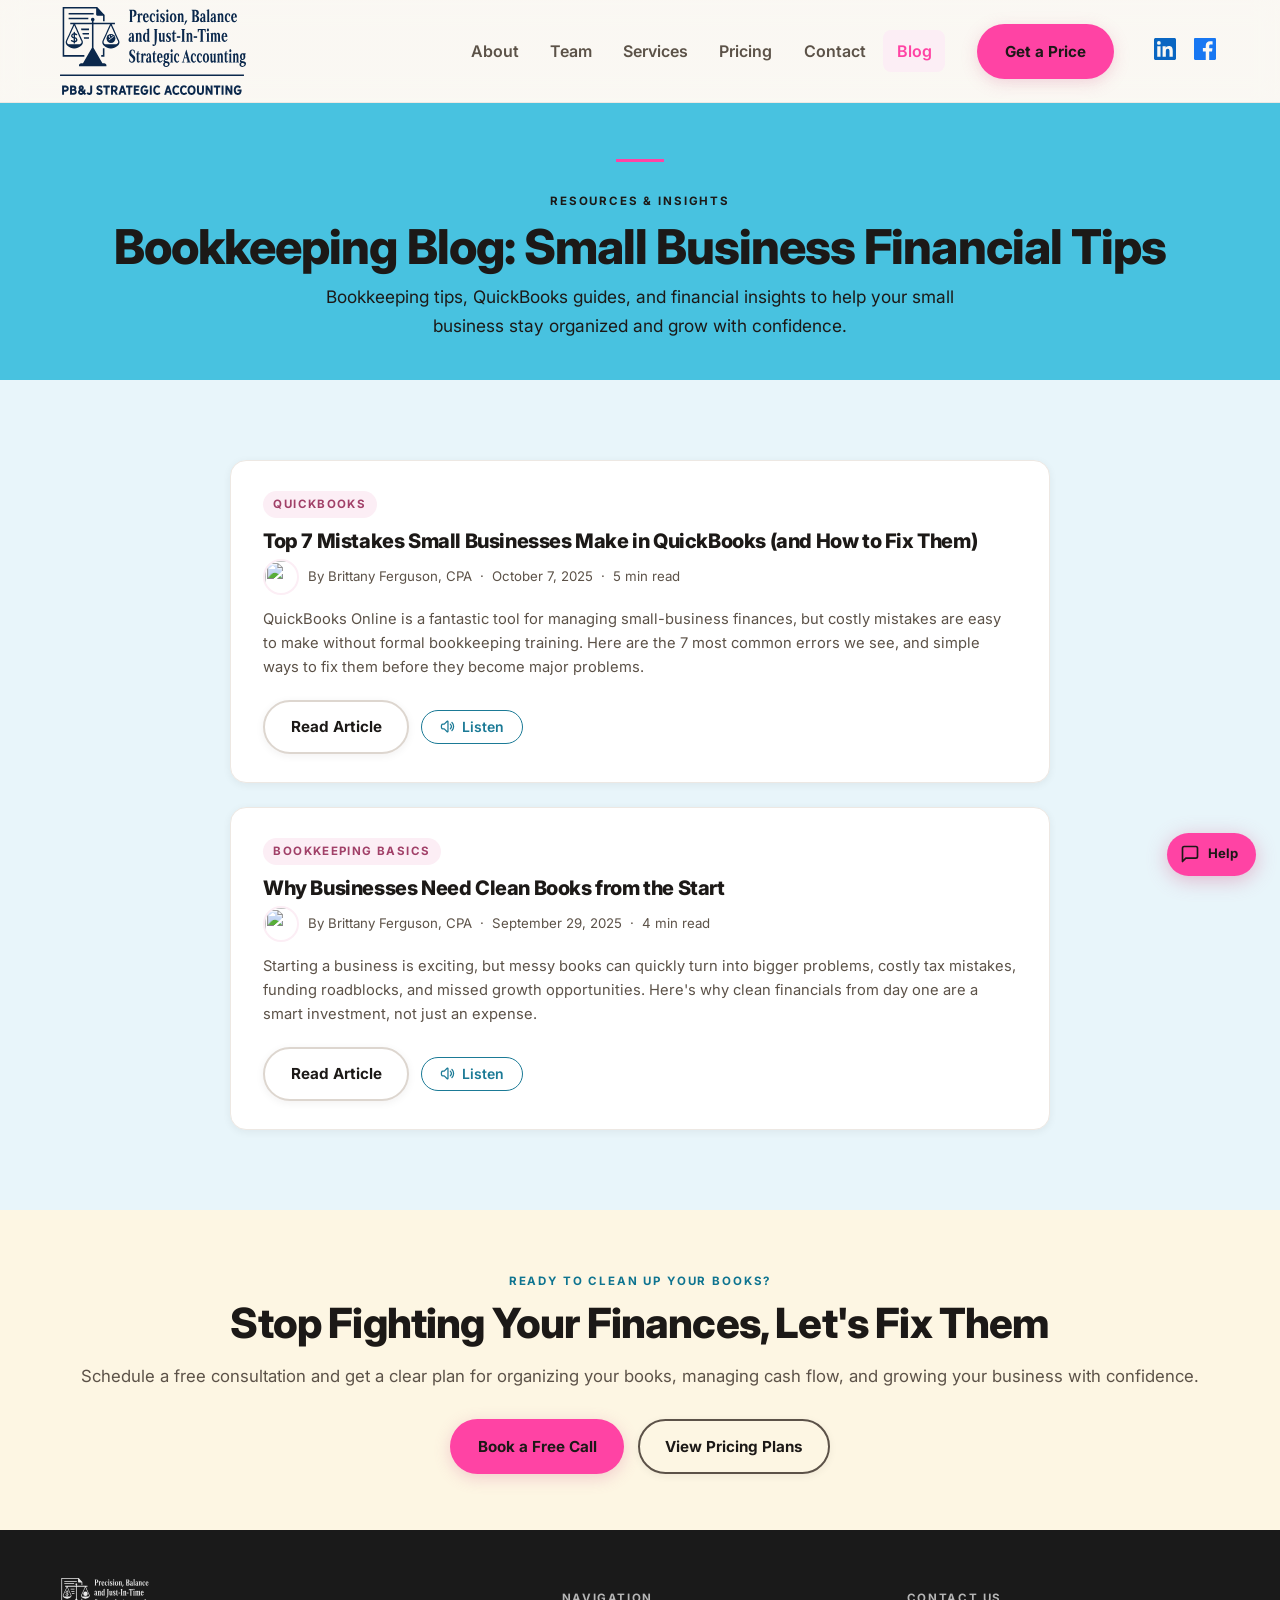
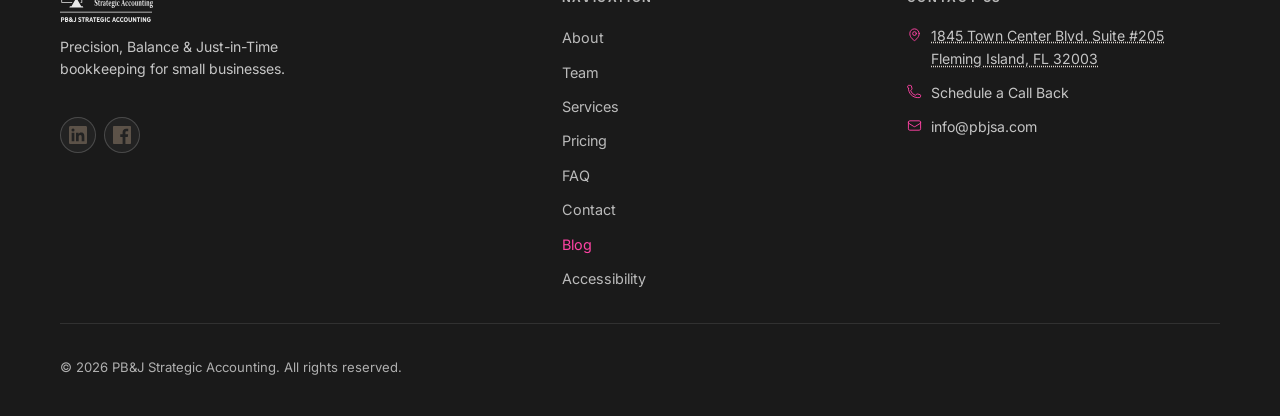
==== blog/index.html @ 275a6ba7 "Logo: swap to remastered vector SVG sitewide Replace pbj-logo-full.webp with the remastered pbj-logo" ====
<!doctype html>
<html lang="en">
<head>
  <meta charset="utf-8">
  <script async src="https://www.googletagmanager.com/gtag/js?id=G-K6S8TPPMMZ"></script>
  <script>window.dataLayer=window.dataLayer||[];function gtag(){dataLayer.push(arguments);}gtag('js',new Date());gtag('config','G-K6S8TPPMMZ');</script>
  <meta name="viewport" content="width=device-width, initial-scale=1">
  <title>Bookkeeping Blog | PB&amp;J Strategic Accounting</title>
  <meta name="description" content="Bookkeeping tips, QuickBooks guides, and strategic financial advice for Clay County small business owners. Read the latest from PB&amp;J Strategic Accounting.">
  <link rel="icon" type="image/webp" href="../assets/img/pbj-favicon.webp">
  <link rel="preconnect" href="https://fonts.googleapis.com">
  <link rel="preconnect" href="https://fonts.gstatic.com" crossorigin>
  <link rel="stylesheet" href="https://fonts.googleapis.com/css2?family=Inter:wght@400;600;700&display=swap" media="print" onload="this.media='all'">
  <noscript><link rel="stylesheet" href="https://fonts.googleapis.com/css2?family=Inter:wght@400;600;700&display=swap"></noscript>
  <link rel="stylesheet" href="../assets/css/styles.css">
  <link rel="canonical" href="https://pbjsa.com/blog/">
  <meta property="og:type" content="website">
  <meta property="og:url" content="https://pbjsa.com/blog/">
  <meta property="og:title" content="Bookkeeping Blog | PB&J Strategic Accounting">
  <meta property="og:description" content="Bookkeeping tips, QuickBooks guides, and strategic financial advice for Clay County small business owners. Read the latest from PB&J Strategic Accounting.">
  <meta property="og:image" content="https://pbjsa.com/assets/img/og-image.jpg">
  <meta property="og:site_name" content="PB&J Strategic Accounting">
  <meta name="twitter:card" content="summary_large_image">
  <meta name="twitter:title" content="Bookkeeping Blog | PB&J Strategic Accounting">
  <meta name="twitter:description" content="Bookkeeping tips, QuickBooks guides, and strategic financial advice for Clay County small business owners. Read the latest from PB&J Strategic Accounting.">
  <meta name="twitter:image" content="https://pbjsa.com/assets/img/og-image.jpg">
  <meta property="og:locale" content="en_US">
  <script type="application/ld+json">
  {
    "@context": "https://schema.org",
    "@type": "AccountingService",
    "name": "PB&J Strategic Accounting",
    "description": "Expert bookkeeping and accounting services for Clay County and surrounding area small businesses.",
    "url": "https://pbjsa.com",
    "telephone": "+19047082411",
    "email": "info@pbjsa.com",
    "address": {
      "@type": "PostalAddress",
      "streetAddress": "1845 Town Center Blvd. Suite #205",
      "addressLocality": "Fleming Island",
      "addressRegion": "FL",
      "postalCode": "32003",
      "addressCountry": "US"
    },
    "openingHours": "Mo-Fr 08:00-17:00",
    "priceRange": "$400-$2000",
    "image": "https://pbjsa.com/assets/img/pbj-logo-full.webp",
    "founder": { "@type": "Person", "name": "Brittany Ferguson, CPA" },
    "areaServed": [
      { "@type": "City", "name": "Fleming Island" },
      { "@type": "AdministrativeArea", "name": "Clay County, FL" },
      { "@type": "City", "name": "Jacksonville" }
    ],
    "sameAs": [
      "https://www.google.com/maps?cid=16820855285451641250",
      "https://www.linkedin.com/company/precision-balance-and-just-in-time-strategic-accounting/",
      "https://www.facebook.com/profile.php?id=61574816177111"
    ]
  }
  </script>
  <script type="application/ld+json">
  {
    "@context": "https://schema.org",
    "@type": "BreadcrumbList",
    "itemListElement": [
      { "@type": "ListItem", "position": 1, "name": "Home", "item": "https://pbjsa.com/" },
      { "@type": "ListItem", "position": 2, "name": "Blog", "item": "https://pbjsa.com/blog/" }
    ]
  }
  </script>
</head>
<body>

  <a class="skip-link" href="#main">Skip to main content</a>

  <!-- ── Header ──────────────────────────────────────────── -->
  <header class="site-header">
    <div class="container header-inner">
      <a class="brand" href="/" aria-label="PB&amp;J Strategic Accounting - Home">
        <img src="../assets/img/pbj-logo-full.svg" alt="PB&amp;J Strategic Accounting" class="site-logo" width="555" height="263">
      </a>
      <nav class="primary-nav" aria-label="Primary navigation">
        <ul class="nav-list">
          <li><a href="/about">About</a></li>
          <li><a href="/team">Team</a></li>
          <li><a href="/services">Services</a></li>
          <li><a href="/pricing">Pricing</a></li>
          <li><a href="/contact">Contact</a></li>
          <li><a href="/blog/" aria-current="page">Blog</a></li>
        </ul>
      </nav>
      <a class="btn nav-cta" href="/contact">Get a Price</a><ul class="social-links social-links--header" aria-label="Social media"><li><a href="https://www.linkedin.com/company/precision-balance-and-just-in-time-strategic-accounting/" target="_blank" rel="noopener" aria-label="PB&amp;J on LinkedIn"><svg class="social-ico" xmlns="http://www.w3.org/2000/svg" viewBox="0 0 24 24" fill="currentColor" aria-hidden="true" width="18" height="18"><path d="M20.45 20.45h-3.55v-5.57c0-1.33-.03-3.04-1.85-3.04-1.86 0-2.14 1.45-2.14 2.95v5.66H9.36V9h3.41v1.56h.05c.47-.9 1.64-1.85 3.37-1.85 3.6 0 4.27 2.37 4.27 5.45v6.29zM5.34 7.43a2.06 2.06 0 1 1 0-4.12 2.06 2.06 0 0 1 0 4.12zM7.12 20.45H3.56V9h3.56v11.45zM22.22 0H1.77C.79 0 0 .77 0 1.72v20.56C0 23.23.79 24 1.77 24h20.45c.98 0 1.78-.77 1.78-1.72V1.72C24 .77 23.2 0 22.22 0z"/></svg></a></li><li><a href="https://www.facebook.com/profile.php?id=61574816177111" target="_blank" rel="noopener" aria-label="PB&amp;J on Facebook"><svg class="social-ico" xmlns="http://www.w3.org/2000/svg" viewBox="0 0 24 24" fill="currentColor" aria-hidden="true" width="18" height="18"><path d="M22.675 0H1.325C.593 0 0 .593 0 1.325v21.351C0 23.407.593 24 1.325 24h11.494v-9.294H9.691V11.01h3.128V8.413c0-3.1 1.893-4.788 4.659-4.788 1.325 0 2.464.099 2.795.143v3.24l-1.918.001c-1.504 0-1.795.715-1.795 1.763v2.313h3.587l-.467 3.696h-3.12V24h6.116c.73 0 1.323-.593 1.323-1.325V1.325C24 .593 23.407 0 22.675 0z"/></svg></a></li></ul>
      <button class="hamburger" id="hamburger" aria-expanded="false" aria-controls="mobile-nav" aria-label="Open navigation menu">
        <span aria-hidden="true"></span>
        <span aria-hidden="true"></span>
        <span aria-hidden="true"></span>
      </button>
    </div>
  </header>

  <!-- ── Mobile Nav ──────────────────────────────────────── -->
  <div class="mobile-nav" id="mobile-nav" role="dialog" aria-modal="true" aria-label="Navigation menu">
    <div class="mobile-nav-panel">
      <div class="mobile-nav-header">
        <span class="brand" style="pointer-events:none;"><img src="../assets/img/pbj-logo-full.svg" alt="" class="site-logo" width="555" height="263" aria-hidden="true"></span>
        <button class="mobile-nav-close" id="mobile-nav-close" aria-label="Close navigation menu"><svg xmlns="http://www.w3.org/2000/svg" viewBox="0 0 20 20" fill="currentColor" aria-hidden="true" width="18" height="18"><path d="M6.28 5.22a.75.75 0 0 0-1.06 1.06L8.94 10l-3.72 3.72a.75.75 0 1 0 1.06 1.06L10 11.06l3.72 3.72a.75.75 0 1 0 1.06-1.06L11.06 10l3.72-3.72a.75.75 0 0 0-1.06-1.06L10 8.94 6.28 5.22z"/></svg></button>
      </div>
      <nav aria-label="Mobile primary navigation">
        <ul class="mobile-nav-list">
          <li><a href="/about">About</a></li>
          <li><a href="/team">Team</a></li>
          <li><a href="/services">Services</a></li>
          <li><a href="/pricing">Pricing</a></li>
          <li><a href="/contact">Contact</a></li>
          <li><a href="/blog/" aria-current="page">Blog</a></li>
        </ul>
      </nav>
      <a class="btn" href="/contact" style="text-align:center;">Get a Price</a>
    </div>
  </div>

  <!-- ── Main ────────────────────────────────────────────── -->
  <main id="main" tabindex="-1">

    <!-- Page Hero -->
    <section class="page-hero" aria-labelledby="blog-heading">
      <div class="container">
        <hr class="section-rule section-rule--pink" aria-hidden="true">
        <span class="eyebrow">Resources &amp; Insights</span>
        <h1 id="blog-heading">Bookkeeping Blog: Small Business Financial Tips</h1>
        <p>Bookkeeping tips, QuickBooks guides, and financial insights to help your small business stay organized and grow with confidence.</p>
      </div>
    </section>

    <!-- Blog List -->
    <section class="section section--tinted" aria-labelledby="posts-heading">
      <div class="container">
        <h2 id="posts-heading" class="visually-hidden">All Posts</h2>
        <div class="blog-grid" style="max-width:820px;">

          <article class="blog-card" aria-labelledby="post-1-title">
            <span class="blog-card-tag">QuickBooks</span>
            <h2 id="post-1-title">
              <a href="/blog/top-7-mistakes-small-businesses-make-in-quickbooks-and-how-to-fix-them">
                Top 7 Mistakes Small Businesses Make in QuickBooks (and How to Fix Them)
              </a>
            </h2>
            <div class="author-row">
              <img src="../assets/img/brittany-headshot.webp" alt="" class="author-avatar" loading="lazy">
              <p class="post-meta">By Brittany Ferguson, CPA &nbsp;·&nbsp; <time datetime="2025-10-07">October 7, 2025</time> &nbsp;·&nbsp; 5 min read</p>
            </div>
            <p class="excerpt">QuickBooks Online is a fantastic tool for managing small-business finances, but costly mistakes are easy to make without formal bookkeeping training. Here are the 7 most common errors we see, and simple ways to fix them before they become major problems.</p>
            <div class="post-actions">
              <a class="btn-secondary" href="/blog/top-7-mistakes-small-businesses-make-in-quickbooks-and-how-to-fix-them">Read Article</a>
              <button class="btn-listen" aria-expanded="false" aria-controls="player-1">
                <svg xmlns="http://www.w3.org/2000/svg" width="15" height="15" fill="none" viewBox="0 0 24 24" stroke="currentColor" stroke-width="2" aria-hidden="true"><path stroke-linecap="round" stroke-linejoin="round" d="M19.114 5.636a9 9 0 0 1 0 12.728M16.463 8.288a5.25 5.25 0 0 1 0 7.424M6.75 8.25l4.72-4.72a.75.75 0 0 1 1.28.53v15.88a.75.75 0 0 1-1.28.53l-4.72-4.72H4.51c-.88 0-1.704-.507-1.938-1.354A9.009 9.009 0 0 1 2.25 12c0-.83.112-1.633.322-2.396C2.806 8.756 3.63 8.25 4.51 8.25H6.75z"/></svg>
                Listen
              </button>
            </div>
            <div class="audio-player" id="player-1" role="region" aria-label="Audio player for Top 7 QuickBooks Mistakes">
              <audio src="../assets/audio/blog-1.mp3" preload="metadata"></audio>
              <div class="ap-controls">
                <button class="ap-play-btn" aria-label="Play">
                  <svg class="ap-play-icon" xmlns="http://www.w3.org/2000/svg" width="16" height="16" fill="currentColor" viewBox="0 0 24 24" aria-hidden="true"><path d="M8 5v14l11-7z"/></svg>
                  <svg class="ap-pause-icon" xmlns="http://www.w3.org/2000/svg" width="16" height="16" fill="currentColor" viewBox="0 0 24 24" aria-hidden="true" style="display:none"><path d="M6 19h4V5H6v14zm8-14v14h4V5h-4z"/></svg>
                </button>
                <div class="ap-timeline">
                  <span class="ap-time ap-current">0:00</span>
                  <input type="range" class="ap-progress" min="0" max="100" value="0" step="0.1" aria-label="Seek through audio">
                  <span class="ap-time ap-duration">--:--</span>
                </div>
                <div class="ap-vol">
                  <button class="ap-vol-btn" aria-label="Mute">
                    <svg xmlns="http://www.w3.org/2000/svg" width="16" height="16" fill="none" viewBox="0 0 24 24" stroke="currentColor" stroke-width="2" aria-hidden="true"><path stroke-linecap="round" stroke-linejoin="round" d="M19.114 5.636a9 9 0 0 1 0 12.728M16.463 8.288a5.25 5.25 0 0 1 0 7.424M6.75 8.25l4.72-4.72a.75.75 0 0 1 1.28.53v15.88a.75.75 0 0 1-1.28.53l-4.72-4.72H4.51c-.88 0-1.704-.507-1.938-1.354A9.009 9.009 0 0 1 2.25 12c0-.83.112-1.633.322-2.396C2.806 8.756 3.63 8.25 4.51 8.25H6.75z"/></svg>
                  </button>
                  <input type="range" class="ap-vol-range" min="0" max="1" value="1" step="0.05" aria-label="Volume">
                </div>
              </div>
            </div>
          </article>

          <article class="blog-card" aria-labelledby="post-2-title">
            <span class="blog-card-tag">Bookkeeping Basics</span>
            <h2 id="post-2-title">
              <a href="/blog/why-businesses-need-clean-books-from-the-start">
                Why Businesses Need Clean Books from the Start
              </a>
            </h2>
            <div class="author-row">
              <img src="../assets/img/brittany-headshot.webp" alt="" class="author-avatar" loading="lazy">
              <p class="post-meta">By Brittany Ferguson, CPA &nbsp;·&nbsp; <time datetime="2025-09-29">September 29, 2025</time> &nbsp;·&nbsp; 4 min read</p>
            </div>
            <p class="excerpt">Starting a business is exciting, but messy books can quickly turn into bigger problems, costly tax mistakes, funding roadblocks, and missed growth opportunities. Here's why clean financials from day one are a smart investment, not just an expense.</p>
            <div class="post-actions">
              <a class="btn-secondary" href="/blog/why-businesses-need-clean-books-from-the-start">Read Article</a>
              <button class="btn-listen" aria-expanded="false" aria-controls="player-2">
                <svg xmlns="http://www.w3.org/2000/svg" width="15" height="15" fill="none" viewBox="0 0 24 24" stroke="currentColor" stroke-width="2" aria-hidden="true"><path stroke-linecap="round" stroke-linejoin="round" d="M19.114 5.636a9 9 0 0 1 0 12.728M16.463 8.288a5.25 5.25 0 0 1 0 7.424M6.75 8.25l4.72-4.72a.75.75 0 0 1 1.28.53v15.88a.75.75 0 0 1-1.28.53l-4.72-4.72H4.51c-.88 0-1.704-.507-1.938-1.354A9.009 9.009 0 0 1 2.25 12c0-.83.112-1.633.322-2.396C2.806 8.756 3.63 8.25 4.51 8.25H6.75z"/></svg>
                Listen
              </button>
            </div>
            <div class="audio-player" id="player-2" role="region" aria-label="Audio player for Why Businesses Need Clean Books">
              <audio src="../assets/audio/blog-2.mp3" preload="metadata"></audio>
              <div class="ap-controls">
                <button class="ap-play-btn" aria-label="Play">
                  <svg class="ap-play-icon" xmlns="http://www.w3.org/2000/svg" width="16" height="16" fill="currentColor" viewBox="0 0 24 24" aria-hidden="true"><path d="M8 5v14l11-7z"/></svg>
                  <svg class="ap-pause-icon" xmlns="http://www.w3.org/2000/svg" width="16" height="16" fill="currentColor" viewBox="0 0 24 24" aria-hidden="true" style="display:none"><path d="M6 19h4V5H6v14zm8-14v14h4V5h-4z"/></svg>
                </button>
                <div class="ap-timeline">
                  <span class="ap-time ap-current">0:00</span>
                  <input type="range" class="ap-progress" min="0" max="100" value="0" step="0.1" aria-label="Seek through audio">
                  <span class="ap-time ap-duration">--:--</span>
                </div>
                <div class="ap-vol">
                  <button class="ap-vol-btn" aria-label="Mute">
                    <svg xmlns="http://www.w3.org/2000/svg" width="16" height="16" fill="none" viewBox="0 0 24 24" stroke="currentColor" stroke-width="2" aria-hidden="true"><path stroke-linecap="round" stroke-linejoin="round" d="M19.114 5.636a9 9 0 0 1 0 12.728M16.463 8.288a5.25 5.25 0 0 1 0 7.424M6.75 8.25l4.72-4.72a.75.75 0 0 1 1.28.53v15.88a.75.75 0 0 1-1.28.53l-4.72-4.72H4.51c-.88 0-1.704-.507-1.938-1.354A9.009 9.009 0 0 1 2.25 12c0-.83.112-1.633.322-2.396C2.806 8.756 3.63 8.25 4.51 8.25H6.75z"/></svg>
                  </button>
                  <input type="range" class="ap-vol-range" min="0" max="1" value="1" step="0.05" aria-label="Volume">
                </div>
              </div>
            </div>
          </article>

        </div>
      </div>
    </section>

    <!-- CTA Strip -->
    <section class="cta-strip" aria-labelledby="blog-cta-heading">
      <div class="container">
        <span class="eyebrow" style="color:#0E7490;">Ready to Clean Up Your Books?</span>
        <h2 id="blog-cta-heading">Stop Fighting Your Finances, Let's Fix Them</h2>
        <p>Schedule a free consultation and get a clear plan for organizing your books, managing cash flow, and growing your business with confidence.</p>
        <div class="btn-row" style="justify-content:center;">
          <a class="btn" href="/contact">Book a Free Call</a>
          <a class="btn-secondary" href="/pricing">View Pricing Plans</a>
        </div>
      </div>
    </section>

  </main>

  <!-- ── Footer ──────────────────────────────────────────── -->
  <footer class="site-footer">
    <div class="container">
      <div class="footer-grid">
        <div>
          <a class="footer-brand" href="/" aria-label="PB&amp;J Strategic Accounting - Home"><img src="../assets/img/pbj-logo-full.svg" alt="PB&amp;J Strategic Accounting" class="site-logo" width="555" height="263"></a>
          <p class="footer-tagline">Precision, Balance &amp; Just-in-Time bookkeeping for small businesses.</p>
          <ul class="social-links social-links--footer" aria-label="Social media"><li><a href="https://www.linkedin.com/company/precision-balance-and-just-in-time-strategic-accounting/" target="_blank" rel="noopener" aria-label="PB&amp;J on LinkedIn"><svg class="social-ico" xmlns="http://www.w3.org/2000/svg" viewBox="0 0 24 24" fill="currentColor" aria-hidden="true" width="18" height="18"><path d="M20.45 20.45h-3.55v-5.57c0-1.33-.03-3.04-1.85-3.04-1.86 0-2.14 1.45-2.14 2.95v5.66H9.36V9h3.41v1.56h.05c.47-.9 1.64-1.85 3.37-1.85 3.6 0 4.27 2.37 4.27 5.45v6.29zM5.34 7.43a2.06 2.06 0 1 1 0-4.12 2.06 2.06 0 0 1 0 4.12zM7.12 20.45H3.56V9h3.56v11.45zM22.22 0H1.77C.79 0 0 .77 0 1.72v20.56C0 23.23.79 24 1.77 24h20.45c.98 0 1.78-.77 1.78-1.72V1.72C24 .77 23.2 0 22.22 0z"/></svg></a></li><li><a href="https://www.facebook.com/profile.php?id=61574816177111" target="_blank" rel="noopener" aria-label="PB&amp;J on Facebook"><svg class="social-ico" xmlns="http://www.w3.org/2000/svg" viewBox="0 0 24 24" fill="currentColor" aria-hidden="true" width="18" height="18"><path d="M22.675 0H1.325C.593 0 0 .593 0 1.325v21.351C0 23.407.593 24 1.325 24h11.494v-9.294H9.691V11.01h3.128V8.413c0-3.1 1.893-4.788 4.659-4.788 1.325 0 2.464.099 2.795.143v3.24l-1.918.001c-1.504 0-1.795.715-1.795 1.763v2.313h3.587l-.467 3.696h-3.12V24h6.116c.73 0 1.323-.593 1.323-1.325V1.325C24 .593 23.407 0 22.675 0z"/></svg></a></li></ul>
</div>
        <div>
          <nav aria-label="Footer">
            <p class="footer-col-label">Navigation</p>
            <ul class="footer-nav-list">
              <li><a href="/about">About</a></li>
              <li><a href="/team">Team</a></li>
              <li><a href="/services">Services</a></li>
              <li><a href="/pricing">Pricing</a></li>
              <li><a href="/faq">FAQ</a></li>
              <li><a href="/contact">Contact</a></li>
              <li><a href="/blog/" aria-current="page">Blog</a></li>
              <li><a href="/accessibility">Accessibility</a></li>
            </ul>
          </nav>
        </div>
        <div>
          <p class="footer-col-label">Contact Us</p>
          <div class="footer-contact-item"><svg xmlns="http://www.w3.org/2000/svg" fill="none" viewBox="0 0 24 24" stroke="currentColor" stroke-width="1.5" aria-hidden="true"><path stroke-linecap="round" stroke-linejoin="round" d="M15 10.5a3 3 0 1 1-6 0 3 3 0 0 1 6 0z"/><path stroke-linecap="round" stroke-linejoin="round" d="M19.5 10.5c0 7.142-7.5 11.25-7.5 11.25S4.5 17.642 4.5 10.5a7.5 7.5 0 1 1 15 0z"/></svg><div class="maps-trigger maps-trigger--footer">
              <span class="visually-hidden">Open in maps:</span>
              <address style="font-style:normal;">1845 Town Center Blvd. Suite #205<br>Fleming Island, FL 32003</address>
              <div class="maps-popover maps-popover--up" role="group" aria-label="Open address in maps">
                <a href="https://www.google.com/maps/search/?api=1&query=1845+Town+Center+Blvd+Suite+205+Fleming+Island+FL+32003" target="_blank" rel="noopener"><svg xmlns="http://www.w3.org/2000/svg" width="16" height="16" viewBox="0 0 24 24" fill="none" stroke="currentColor" stroke-width="1.5" aria-hidden="true"><path stroke-linecap="round" stroke-linejoin="round" d="M9 6.75V15m6-6v8.25m.503 3.498 4.875-2.437c.381-.19.622-.58.622-1.006V4.82c0-.836-.88-1.38-1.628-1.006l-3.869 1.934c-.317.159-.69.159-1.006 0L9.503 3.252a1.125 1.125 0 0 0-1.006 0L3.622 5.689C3.24 5.88 3 6.27 3 6.695V19.18c0 .836.88 1.38 1.628 1.006l3.869-1.934c.317-.159.69-.159 1.006 0l4.994 2.497c.317.158.69.158 1.006 0z"/></svg>Google Maps</a>
                <a href="https://maps.apple.com/?q=1845+Town+Center+Blvd+Suite+205+Fleming+Island+FL+32003" target="_blank" rel="noopener nofollow"><svg xmlns="http://www.w3.org/2000/svg" width="16" height="16" viewBox="0 0 24 24" fill="none" stroke="currentColor" stroke-width="1.5" aria-hidden="true"><path stroke-linecap="round" stroke-linejoin="round" d="M15 10.5a3 3 0 1 1-6 0 3 3 0 0 1 6 0z"/><path stroke-linecap="round" stroke-linejoin="round" d="M19.5 10.5c0 7.142-7.5 11.25-7.5 11.25S4.5 17.642 4.5 10.5a7.5 7.5 0 1 1 15 0z"/></svg>Apple Maps</a>
              </div>
            </div></div>
          <div class="footer-contact-item"><svg xmlns="http://www.w3.org/2000/svg" fill="none" viewBox="0 0 24 24" stroke="currentColor" stroke-width="1.5" aria-hidden="true"><path stroke-linecap="round" stroke-linejoin="round" d="M2.25 6.75c0 8.284 6.716 15 15 15h2.25a2.25 2.25 0 0 0 2.25-2.25v-1.372c0-.516-.351-.966-.852-1.091l-4.423-1.106c-.44-.11-.902.055-1.173.417l-.97 1.293c-.282.376-.769.542-1.21.38a12.035 12.035 0 0 1-7.143-7.143c-.162-.441.004-.928.38-1.21l1.293-.97c.363-.271.527-.734.417-1.173L6.963 3.102a1.125 1.125 0 0 0-1.091-.852H4.5A2.25 2.25 0 0 0 2.25 6.75z"/></svg><a href="/contact" data-open-callback>Schedule a Call Back</a></div>
          <div class="footer-contact-item"><svg xmlns="http://www.w3.org/2000/svg" fill="none" viewBox="0 0 24 24" stroke="currentColor" stroke-width="1.5" aria-hidden="true"><path stroke-linecap="round" stroke-linejoin="round" d="M21.75 6.75v10.5a2.25 2.25 0 0 1-2.25 2.25h-15a2.25 2.25 0 0 1-2.25-2.25V6.75m19.5 0A2.25 2.25 0 0 0 19.5 4.5h-15a2.25 2.25 0 0 0-2.25 2.25m19.5 0v.243a2.25 2.25 0 0 1-1.07 1.916l-7.5 4.615a2.25 2.25 0 0 1-2.36 0L3.32 8.91a2.25 2.25 0 0 1-1.07-1.916V6.75"/></svg><!--email_off--><a href="mailto:info@pbjsa.com">info@pbjsa.com</a><!--/email_off--></div>
        </div>
      </div>
      <div class="footer-bottom">
        <p class="footer-copy">© 2026 PB&amp;J Strategic Accounting. All rights reserved.</p>
      </div>
    </div>
  </footer>

  <script src="../assets/js/main.js" defer></script>
  <script src="../assets/js/chat.js" defer></script>
</body>
</html>
---- assets/css/styles.css ----
:root{--bg:#fdf6e3;--surface:#fff;--surface-2:#ede8e3;--surface-3:#e4ddd6;--text:#1c1917;--text-muted:#5c5248;--accent:#48c2e0;--accent-dark:#2ea3c5;--accent-light:#9fe2f0;--gold:#b8882a;--gold-bg:#fdf6e3;--dark-teal:#48c2e0;--dark-teal-2:#3ab0cc;--pink:#ff43a4;--pink-dark:#b54d7a;--pink-mid:#e8a0bc;--pink-light:#fceef5;--border:#ddd6cf;--border-light:#ede8e3;--focus:#1f6feb;--max:1160px;--radius-sm:8px;--radius:16px;--radius-lg:24px;--radius-pill:999px;--shadow-sm:0 2px 8px rgba(28,25,23,.06);--shadow:0 8px 24px rgba(28,25,23,.09);--shadow-lg:0 16px 48px rgba(28,25,23,.12);--shadow-hover:0 12px 36px rgba(28,25,23,.14);--section-y:5rem;--section-y-sm:3rem}*,*::before,*::after{box-sizing:border-box}html{scroll-behavior:smooth;-webkit-text-size-adjust:100%}body{margin:0;font-family:'Inter',Arial,Helvetica,sans-serif;font-size:1rem;line-height:1.65;color:var(--text);background:var(--bg);-webkit-font-smoothing:antialiased}img,picture,video,canvas,svg{display:block;max-width:100%}input,button,textarea,select{font:inherit}p,h1,h2,h3,h4{overflow-wrap:break-word}a{color:#17708b;text-decoration:underline;text-underline-offset:3px}a:hover{color:#0e7490}:focus-visible{outline:3px solid var(--focus);outline-offset:3px;border-radius:4px}:focus:not(:focus-visible){outline:0}.skip-link{position:fixed;top:.75rem;left:.75rem;z-index:10000;transform:translateY(calc(-100% - 1.5rem));transition:transform 150ms ease;background:var(--text);color:#fff;padding:.75rem 1.25rem;border-radius:var(--radius-sm);font-weight:700;font-size:.9rem;text-decoration:none}.skip-link:focus{transform:translateY(0)}.container{width:min(var(--max),calc(100% - 2.5rem));margin-inline:auto}.section{padding:var(--section-y) 0}.section--sm{padding:var(--section-y-sm) 0}.section--tinted{background:#E8F5FA}h1,h2,h3,h4{line-height:1.1;font-weight:800;letter-spacing:-.02em;margin-top:0}h1{font-size:clamp(2.4rem,5vw,4rem);margin-bottom:1rem}h2{font-size:clamp(1.75rem,3.5vw,2.6rem);margin-bottom:.75rem}h3{font-size:1.2rem;font-weight:700;margin-bottom:.5rem;letter-spacing:-.01em}.eyebrow{display:inline-block;font-size:.72rem;font-weight:700;letter-spacing:.16em;text-transform:uppercase;color:#0E7490;margin-bottom:.6rem}.lead{font-size:1.1rem;color:var(--text-muted);max-width:60ch;margin-top:0}.section-header{margin-bottom:2.5rem}.section-header--center{text-align:center}.section-header--center .lead{margin-inline:auto}.btn,.btn-secondary{display:inline-flex;align-items:center;gap:.5rem;padding:.8rem 1.6rem;border-radius:var(--radius-pill);font-weight:700;font-size:.95rem;text-decoration:none;border:2px solid transparent;cursor:pointer;transition:background .2s,color .2s,box-shadow .2s,transform .15s}.btn{background:var(--pink);color:#1c1917;box-shadow:0 4px 16px rgba(216,108,151,.28)}.btn:hover{background:var(--pink-dark);color:#fff;box-shadow:0 6px 20px rgba(216,108,151,.45);transform:translateY(-1px)}.btn:active{transform:translateY(0)}.btn-secondary{background:var(--surface);color:var(--text);border-color:var(--border);box-shadow:var(--shadow-sm)}.btn-secondary:hover{background:var(--pink-light);color:var(--pink-dark);border-color:var(--pink);transform:translateY(-1px)}.btn-gold{background:var(--gold);color:#1c1917;box-shadow:0 4px 16px rgba(184,136,42,.32)}.btn-gold:hover{background:var(--pink);color:#1c1917;box-shadow:0 6px 20px rgba(216,108,151,.38);transform:translateY(-1px)}.btn-row{display:flex;flex-wrap:wrap;gap:.85rem;margin-top:1.75rem}.site-header{position:sticky;top:0;z-index:100;background:linear-gradient(rgba(250,248,244,.90),rgba(250,248,244,.90)),url('../img/header-image.webp') center / cover no-repeat;backdrop-filter:blur(12px);-webkit-backdrop-filter:blur(12px);border-bottom:1px solid var(--border-light)}.header-inner{display:flex;align-items:center;gap:1.5rem;padding:.45rem 0}.brand{display:flex;align-items:center;gap:.75rem;text-decoration:none;color:var(--text);font-weight:800;font-size:1rem;flex-shrink:0;letter-spacing:-.02em}.brand:hover{color:var(--accent)}.brand:hover .logo-badge{transform:scale(1.05)}.logo-badge{width:42px;height:42px;border-radius:12px;background:linear-gradient(135deg,#48c2e0 0,#2ea3c5 100%);display:grid;place-items:center;color:#fff;font-weight:800;font-size:.85rem;letter-spacing:.03em;flex-shrink:0;transition:transform .2s;box-shadow:0 4px 12px rgba(139,77,47,.30)}.primary-nav{margin-left:auto}.nav-list{display:flex;gap:.25rem;align-items:center;padding:0;margin:0;list-style:none}.nav-list a{display:block;padding:.5rem .85rem;border-radius:var(--radius-sm);text-decoration:none;color:var(--text-muted);font-weight:600;font-size:1rem;transition:color .2s,background .2s}.nav-list a:hover{color:#0d6b85;background:var(--surface-2)}.nav-list a[aria-current="page"]{color:var(--accent);background:var(--surface-3)}.nav-cta{margin-left:.5rem}.hamburger{display:none;flex-direction:column;justify-content:center;gap:5px;width:44px;height:44px;background:transparent;border:2px solid var(--border);border-radius:var(--radius-sm);cursor:pointer;padding:8px;margin-left:auto;transition:border-color .2s}.hamburger:hover{border-color:var(--accent)}.hamburger span{display:block;height:2px;width:100%;background:var(--text);border-radius:2px;transition:transform .3s,opacity .3s}.hamburger[aria-expanded="true"] span:nth-child(1){transform:translateY(7px) rotate(45deg)}.hamburger[aria-expanded="true"] span:nth-child(2){opacity:0;transform:scaleX(0)}.hamburger[aria-expanded="true"] span:nth-child(3){transform:translateY(-7px) rotate(-45deg)}.mobile-nav{display:none;position:fixed;inset:0;z-index:99;background:rgba(28,25,23,.5)}.mobile-nav.is-open{display:block}.mobile-nav-panel{position:absolute;top:0;right:0;bottom:0;width:min(320px,85vw);background:var(--surface);padding:1.5rem;overflow-y:auto;box-shadow:var(--shadow-lg);display:flex;flex-direction:column;gap:1rem}.mobile-nav-header{display:flex;align-items:center;justify-content:space-between;padding-bottom:1rem;border-bottom:1px solid var(--border-light)}.mobile-nav-close{background:transparent;border:2px solid var(--border);border-radius:var(--radius-sm);width:44px;height:44px;cursor:pointer;display:grid;place-items:center;font-size:1.2rem;color:var(--text-muted);transition:border-color .2s,color .2s}.mobile-nav-close:hover{border-color:var(--accent);color:var(--accent)}.mobile-nav-list{list-style:none;padding:0;margin:0;display:flex;flex-direction:column;gap:.25rem}.mobile-nav-list a{display:block;padding:.85rem 1rem;border-radius:var(--radius-sm);text-decoration:none;font-weight:600;color:var(--text);transition:background .2s,color .2s}.mobile-nav-list a:hover,.mobile-nav-list a[aria-current="page"]{background:var(--surface-2);color:#0d6b85}.hero{padding:4.5rem 0 3rem}.hero-grid{display:grid;grid-template-columns:1fr 1fr;gap:3rem;align-items:center}.hero-content .eyebrow{margin-bottom:.85rem}.hero-content h1{margin-bottom:1.1rem}.hero-media-grid{display:grid;grid-template-columns:1fr 1fr;grid-template-rows:auto auto;gap:1rem}.trust-strip{background:var(--surface);border-top:1px solid var(--border-light);border-bottom:1px solid var(--border-light);padding:1.5rem 0}.trust-strip-inner{display:flex;flex-wrap:wrap;gap:1rem 3rem;align-items:center;justify-content:center}.trust-stat{display:flex;flex-direction:column;align-items:center;text-align:center;gap:.1rem}.trust-stat-value{font-size:1.75rem;font-weight:800;color:#0E7490;line-height:1}.trust-stat-label{font-size:.78rem;color:var(--text-muted);font-weight:600;letter-spacing:.04em;text-transform:uppercase}.trust-divider{width:1px;height:36px;background:var(--border)}.page-hero{padding:3.5rem 0 2.5rem;background:var(--dark-teal);border-bottom:0;text-align:center}.page-hero h1{font-size:clamp(2rem,4vw,3rem);margin-bottom:.6rem;color:var(--text)}.page-hero p{color:var(--text);font-size:1.08rem;max-width:60ch;margin:0 auto}.page-hero .eyebrow,.page-hero .kicker{color:var(--text)}.page-hero a{color:var(--text)}.card{background:var(--surface);border:1px solid var(--border-light);border-radius:var(--radius);box-shadow:var(--shadow-sm);padding:1.75rem;transition:box-shadow .25s,transform .25s}.card:hover{box-shadow:var(--shadow-hover);transform:translateY(-3px)}.services-grid{display:grid;grid-template-columns:repeat(3,1fr);gap:1.25rem}.service-card{background:var(--surface);border:1px solid var(--border-light);border-radius:var(--radius);padding:1.75rem;box-shadow:var(--shadow-sm);transition:box-shadow .25s,transform .25s}.service-card:hover{box-shadow:var(--shadow-hover);transform:translateY(-3px)}.service-icon{width:48px;height:48px;border-radius:12px;background:var(--surface-2);display:grid;place-items:center;margin-bottom:1rem;color:#0E7490;flex-shrink:0}.service-icon svg{width:24px;height:24px}.service-icon:has(.service-icon-img){background:0;width:72px;height:72px}.service-icon-img{width:100%;height:100%;object-fit:contain}.service-card h2{font-size:1.1rem;margin-bottom:.5rem}.service-card p{font-size:.92rem;color:var(--text-muted);margin:0;line-height:1.6}.testimonials-grid{display:grid;grid-template-columns:repeat(2,1fr);gap:1.5rem}.quote-card{background:var(--surface);border:1px solid var(--border-light);border-radius:var(--radius);padding:2rem;box-shadow:var(--shadow-sm);position:relative}.quote-card::before{content:'\201C';position:absolute;top:.85rem;left:1.5rem;font-size:3.25rem;line-height:1;color:var(--accent-light);opacity:.35;font-family:Georgia,serif;pointer-events:none}.quote-card blockquote{margin:0 0 1.25rem;padding-top:2rem;font-size:.97rem;color:var(--text);line-height:1.7;font-style:italic}.quote-card blockquote::before{content:''}.quote-author{display:flex;align-items:center;gap:.75rem}.quote-avatar{width:40px;height:40px;border-radius:50%;background:linear-gradient(135deg,var(--accent-light),var(--accent));display:grid;place-items:center;color:#fff;font-weight:700;font-size:.85rem;flex-shrink:0;object-fit:cover}.quote-author-name{font-weight:700;font-size:.92rem;margin:0}.quote-author-loc{font-size:.82rem;color:var(--text-muted);margin:0}.google-rating-summary{display:flex;align-items:center;justify-content:center;gap:.75rem;margin-bottom:2rem;font-size:1rem;color:var(--text-muted)}.google-rating-summary .rating-score{font-size:1.75rem;font-weight:700;color:var(--text);line-height:1}.google-rating-summary .rating-stars svg{width:18px;height:18px;fill:#fbbc04;display:inline-block;vertical-align:middle}.google-rating-summary .rating-count{font-size:.88rem;color:#4e443a}#see-all-reviews-link{color:#4e443a}@keyframes ticker-scroll{from{transform:translateX(0)}to{transform:translateX(-50%)}}.reviews-ticker-wrap{overflow:hidden;mask-image:linear-gradient(to right,transparent 0,black 8%,black 92%,transparent 100%);-webkit-mask-image:linear-gradient(to right,transparent 0,black 8%,black 92%,transparent 100%);margin:0 -1rem}.reviews-ticker{display:flex;gap:1rem;width:max-content;animation:ticker-scroll 40s linear infinite}.reviews-ticker:hover{animation-play-state:paused}.reviews-ticker:focus-within{animation-play-state:paused}.reviews-ticker.is-paused{animation-play-state:paused!important}.reviews-ticker .quote-card{width:280px;flex-shrink:0;cursor:pointer;transition:transform .2s,box-shadow .2s;padding:1.25rem}.reviews-ticker .quote-card:hover{transform:translateY(-3px);box-shadow:0 8px 24px rgba(0,0,0,.1)}.reviews-ticker .quote-card blockquote{display:-webkit-box;-webkit-line-clamp:3;-webkit-box-orient:vertical;overflow:hidden;font-size:.88rem;margin-bottom:.85rem;padding-top:1.75rem}.reviews-ticker .quote-card::before{font-size:2.5rem;top:.6rem;left:1rem}.review-star-row{display:flex;align-items:center;gap:.2rem;margin-bottom:.5rem}.review-star-row svg{width:13px;height:13px;fill:#fbbc04}.review-expand-hint{font-size:.75rem;color:var(--text-muted);margin-top:.5rem;font-style:italic}.reviews-loading{color:var(--text-muted);font-style:italic;padding:2rem}.reviews-google-link{text-align:center;margin-top:1.5rem}.reviews-google-link a{font-size:.85rem;color:var(--text-muted);text-decoration:underline;text-underline-offset:3px}.reviews-google-link a:hover{color:var(--pink)}.review-modal-backdrop{position:fixed;inset:0;background:rgba(10,20,30,.7);backdrop-filter:blur(4px);z-index:1000;display:flex;align-items:center;justify-content:center;padding:1.5rem}.review-modal-backdrop[hidden]{display:none}.review-modal{background:var(--surface);border-radius:var(--radius);padding:2rem;max-width:520px;width:100%;position:relative;box-shadow:0 24px 64px rgba(0,0,0,.35);max-height:90vh;overflow-y:auto}.review-modal-close{position:absolute;top:1rem;right:1rem;background:0;border:0;font-size:1.5rem;line-height:1;cursor:pointer;color:var(--text-muted);padding:.25rem .5rem}.review-modal-close:hover{color:var(--text)}.review-modal-stars{display:flex;gap:.25rem;margin-bottom:1rem}.review-modal-stars svg{width:18px;height:18px;fill:#fbbc04}.review-modal-text{font-style:italic;color:var(--text);line-height:1.75;font-size:1rem;margin:0 0 1rem;padding:0}.review-modal--all{max-width:600px;max-height:80vh;overflow-y:auto}.review-modal-all-heading{font-size:1.2rem;margin:0 0 1.5rem;padding-right:2rem}.all-review-item{border-bottom:1px solid var(--border-light);padding:1.25rem 0}.all-review-item:last-child{border-bottom:0}.all-review-item .review-star-row{margin-bottom:.5rem}.all-review-item blockquote{font-style:italic;color:var(--text);line-height:1.7;font-size:.95rem;margin:0 0 .75rem}.all-review-item .quote-author{gap:.6rem}.all-review-item .quote-avatar{width:34px;height:34px;font-size:.78rem}.pricing-grid{display:grid;grid-template-columns:repeat(3,1fr);gap:1.25rem}.price-card{background:#fbf3e2;border:3px solid #c4882a;border-radius:48% 48% 8px 8px / 38px 38px 8px 8px;padding:2.5rem 1.75rem 1.75rem;box-shadow:var(--shadow-sm);display:flex;flex-direction:column;transition:box-shadow .25s,transform .25s}.price-card:hover{box-shadow:var(--shadow-hover);transform:translateY(-3px)}.price-card--featured{border-color:var(--gold);border-width:3px;background:#fff;box-shadow:0 8px 32px rgba(184,136,42,.22);position:relative}.price-card--featured:hover{box-shadow:0 16px 48px rgba(184,136,42,.30)}.price-badge{display:inline-block;background:var(--gold);color:#1c1917;font-size:.7rem;font-weight:700;letter-spacing:.1em;text-transform:uppercase;padding:.3rem .7rem;border-radius:var(--radius-pill);margin-bottom:.85rem}.price-card h2{font-size:1.2rem;margin-bottom:.2rem}.price-tagline{font-size:.88rem;color:var(--text-muted);font-style:italic;margin:0 0 1rem}.price-amount{font-size:1.65rem;font-weight:800;color:#146a82;margin:.75rem 0 1rem;line-height:1}.price-card ul{padding-left:0;margin:0 0 1.25rem;list-style:none;display:flex;flex-direction:column;gap:.45rem;flex:1}.price-card ul li{display:flex;gap:.6rem;align-items:flex-start;font-size:.88rem;color:var(--text-muted)}.price-card ul li::before{content:'';display:inline-block;width:16px;height:16px;background-image:url("data:image/svg+xml,%3Csvg%20xmlns='http://www.w3.org/2000/svg'%20viewBox='0%200%2016%2016'%20fill='%231F8DAB'%3E%3Cpath%20d='M13.78%204.22a.75.75%200%200%201%200%201.06l-7.25%207.25a.75.75%200%200%201-1.06%200L2.22%209.28a.75.75%200%200%201%201.06-1.06L6%2010.94l6.72-6.72a.75.75%200%200%201%201.06%200z'/%3E%3C/svg%3E");background-repeat:no-repeat;background-position:center;flex-shrink:0;margin-top:2px}.price-card--featured ul li::before{background-image:url("data:image/svg+xml,%3Csvg%20xmlns='http://www.w3.org/2000/svg'%20viewBox='0%200%2016%2016'%20fill='%23B8882A'%3E%3Cpath%20d='M13.78%204.22a.75.75%200%200%201%200%201.06l-7.25%207.25a.75.75%200%200%201-1.06%200L2.22%209.28a.75.75%200%200%201%201.06-1.06L6%2010.94l6.72-6.72a.75.75%200%200%201%201.06%200z'/%3E%3C/svg%3E")}.price-card p.feature-group-label{font-size:.78rem;font-weight:700;color:var(--text-body);margin:.5rem 0 .35rem;letter-spacing:.02em}.price-card ul li.feature-label{font-weight:700;color:var(--text-body);margin-top:.5rem}.price-card ul li.feature-label:first-child{margin-top:0}.price-card ul li.feature-sub{padding-left:1rem;font-size:.84rem}.price-card ul li.feature-sub::before{content:'';width:12px;height:12px;background-image:url("data:image/svg+xml,%3Csvg%20xmlns='http://www.w3.org/2000/svg'%20viewBox='0%200%2016%2016'%3E%3Ccircle%20cx='8'%20cy='8'%20r='2.5'%20fill='%231F8DAB'/%3E%3C/svg%3E");background-repeat:no-repeat;background-position:center;flex-shrink:0;margin-top:4px}.price-card .price-note{font-size:.82rem;color:var(--text-muted);margin:0 0 1rem;line-height:1.5}.price-card .btn,.price-card .btn-secondary,.price-card .btn-gold{width:100%;justify-content:center}.pricing-specialty{display:grid;grid-template-columns:repeat(2,1fr);gap:1.25rem;margin-top:1.25rem}.pricing-copy{max-width:70ch;margin:0 auto}.pricing-copy h2{margin-top:1.5rem}.pricing-copy p{color:var(--text-muted)}.why-choose-section{background:var(--surface-2)}.why-choose-header{text-align:center;margin-bottom:3rem}.why-choose-title{font-size:clamp(2.4rem,5vw,3.6rem);font-weight:800;letter-spacing:-.03em;line-height:1.1;margin:.4rem 0 .9rem;background:linear-gradient(135deg,var(--text) 0,var(--accent) 100%);-webkit-background-clip:text;-webkit-text-fill-color:transparent;background-clip:text}.why-choose-lead{color:var(--text-muted);font-size:1.1rem;max-width:50ch;margin:0 auto}.why-choose-grid{display:grid;grid-template-columns:1fr 1fr;gap:1.5rem;align-items:stretch}.why-choose-card{background:var(--surface);border:1px solid var(--border-light);border-radius:var(--radius-lg);padding:2rem 2rem 1.75rem;box-shadow:var(--shadow-sm);display:flex;flex-direction:column}.why-choose-card-promise{margin-top:auto;padding-top:1.5rem;border-top:1px solid var(--border-light);display:flex;align-items:center;gap:.5rem;font-size:.875rem;font-weight:600;color:#0E7490}.why-choose-card-promise svg{width:16px;height:16px;flex-shrink:0}.why-choose-card-icon{width:48px;height:48px;border-radius:14px;background:linear-gradient(135deg,#48c2e0 0,#2ea3c5 100%);display:grid;place-items:center;color:#fff;margin-bottom:1.1rem}.why-choose-card-icon svg{width:24px;height:24px}.why-choose-card h3{font-size:1.2rem;font-weight:800;margin:0 0 .85rem;color:var(--text)}.why-choose-card p{color:var(--text-muted);font-size:.95rem;line-height:1.7;margin:0 0 .75rem}.why-choose-card p:last-child{margin-bottom:0}@media(max-width:680px){.why-choose-grid{grid-template-columns:1fr}.why-choose-title{font-size:2.4rem}}.about-grid{display:grid;grid-template-columns:1fr 1fr;gap:3rem;align-items:center}.story-block{background:var(--surface);border:1px solid var(--border-light);border-radius:var(--radius-lg);padding:2.5rem;box-shadow:var(--shadow-sm)}.story-block p{color:var(--text-muted);margin-bottom:1rem}.story-block p:last-child{margin-bottom:0}.cred-list{list-style:none;padding:0;margin:1.25rem 0 0;display:flex;flex-direction:column;gap:.6rem}.cred-list li{display:flex;align-items:center;gap:.75rem;font-size:.95rem;font-weight:600}.cred-dot{width:8px;height:8px;border-radius:50%;background:var(--accent);flex-shrink:0}.contact-grid{display:grid;grid-template-columns:1fr 1.2fr;gap:2.5rem;align-items:start}.contact-portrait{display:flex;align-items:center;gap:1rem;margin-bottom:1.5rem}.contact-portrait-img{width:80px;height:80px;border-radius:50%;object-fit:cover;object-position:top center;border:3px solid var(--surface);box-shadow:0 0 0 3px var(--pink-light),var(--shadow);flex-shrink:0}.contact-portrait-caption{display:flex;flex-direction:column;gap:.2rem}.contact-portrait-caption strong{font-size:1rem;color:var(--text)}.contact-portrait-caption span{font-size:.82rem;color:var(--text-muted)}.chat-widget{position:fixed;bottom:1.5rem;right:1.5rem;z-index:600;font-family:var(--font-body)}.chat-toggle{display:flex;align-items:center;gap:.5rem;padding:.68rem 1.1rem .68rem .85rem;border-radius:var(--radius-pill);border:0;background:var(--pink);color:#1c1917;font-size:.82rem;font-weight:700;font-family:inherit;cursor:pointer;box-shadow:0 4px 20px rgba(216,108,151,.45);transition:background .18s,transform .15s,box-shadow .18s}.chat-toggle:hover{background:var(--pink-dark);transform:translateY(-2px);box-shadow:0 6px 28px rgba(216,108,151,.55)}.chat-toggle:focus-visible{outline:2px solid var(--focus);outline-offset:3px}.chat-toggle-label{font-size:.82rem}.chat-panel{position:absolute;bottom:calc(100% + 12px);right:0;width:340px;max-height:500px;background:var(--surface);border:1px solid var(--border);border-radius:var(--radius-lg);box-shadow:0 24px 64px rgba(0,0,0,.18);display:flex;flex-direction:column;overflow:hidden;opacity:0;transform:translateY(14px) scale(.97);pointer-events:none;visibility:hidden;transition-property:opacity,transform,visibility;transition-duration:.22s;transition-timing-function:cubic-bezier(.4,0,.2,1)}.chat-panel.is-open{opacity:1;transform:translateY(0) scale(1);pointer-events:all;visibility:visible}.chat-header{display:flex;align-items:center;gap:.75rem;padding:.9rem 1rem;background:linear-gradient(135deg,#2c3d5a 0,#1b2c42 100%);color:#fff;flex-shrink:0}.chat-header-avatar{width:42px;height:42px;border-radius:50%;overflow:hidden;flex-shrink:0;border:2px solid rgba(255,255,255,.25)}.chat-avatar-img{width:100%;height:100%;object-fit:cover;object-position:top center;display:block}.chat-header-info{flex:1;min-width:0}.chat-name{font-size:.88rem;font-weight:700;margin:0;line-height:1.2}.chat-status{font-size:.72rem;margin:.18rem 0 0;opacity:.85;display:flex;align-items:center;gap:.35rem}.chat-close{background:0;border:0;cursor:pointer;padding:.3rem;color:rgba(255,255,255,.65);display:flex;align-items:center;border-radius:4px;transition:color .15s;flex-shrink:0}.chat-close:hover{color:#fff}.chat-messages{flex:1;overflow-y:auto;padding:1rem;display:flex;flex-direction:column;gap:.65rem;scroll-behavior:smooth}.chat-msg{animation:msg-slide .18s ease}@keyframes msg-slide{from{opacity:0;transform:translateY(6px)}to{opacity:1;transform:none}}.chat-msg p{margin:0;font-size:.875rem;line-height:1.55;padding:.6rem .9rem;border-radius:16px;display:inline-block;max-width:100%;word-break:break-word}.chat-msg--bot{align-self:flex-start;max-width:90%}.chat-msg--bot p{background:#efe6dc;color:var(--text);border-bottom-left-radius:4px}.chat-msg--bot p a{color:#17708b;font-weight:600;text-decoration:underline;text-underline-offset:2px}.chat-msg--user{align-self:flex-end;max-width:85%}.chat-msg--user p{background:#1b7a96;color:#fff;border-bottom-right-radius:4px}.chat-chips{display:flex;flex-wrap:wrap;gap:.4rem;margin-top:.1rem}.chat-chip{font-family:inherit;font-size:.78rem;font-weight:500;padding:.35rem .75rem;border-radius:99px;border:1.5px solid #1b7a96;background:transparent;color:#1b7a96;cursor:pointer;transition:background .15s,color .15s}.chat-chip:hover{background:#1b7a96;color:#fff}.chat-typing{display:inline-flex;align-items:center;gap:4px;padding:.65rem .9rem;background:#d8ccbe;border-radius:16px;border-bottom-left-radius:4px}.chat-typing span{width:6px;height:6px;border-radius:50%;background:var(--accent);opacity:.5;animation:typing-bounce .9s ease-in-out infinite}.chat-typing span:nth-child(2){animation-delay:.15s}.chat-typing span:nth-child(3){animation-delay:.30s}@keyframes typing-bounce{0%,60%,100%{transform:none;opacity:.5}30%{transform:translateY(-5px);opacity:1}}.chat-form{display:flex;align-items:center;gap:.5rem;padding:.75rem;border-top:1px solid var(--border);background:var(--surface);flex-shrink:0}.chat-input{flex:1;border:1px solid var(--border);border-radius:var(--radius-pill);padding:.52rem .9rem;font-family:inherit;font-size:.875rem;color:var(--text);background:var(--surface);transition:border-color .15s,box-shadow .15s}.chat-input:focus-visible{outline:3px solid var(--focus);outline-offset:2px}.chat-input:focus{border-color:var(--accent);box-shadow:0 0 0 3px rgba(196,137,106,.12)}.chat-input:disabled{opacity:.6}.chat-send{width:44px;height:44px;border-radius:50%;border:0;background:#1b7a96;color:#fff;display:flex;align-items:center;justify-content:center;cursor:pointer;flex-shrink:0;transition:background .15s,transform .12s}.chat-send:hover{background:#166a83;transform:scale(1.07)}.chat-send:focus-visible{outline:2px solid var(--focus);outline-offset:2px}.chat-send:disabled{opacity:.5;cursor:not-allowed;transform:none}@media(max-width:420px){.chat-widget{right:1rem;bottom:1rem}.chat-panel{width:calc(100vw - 2rem)}}.post-actions{display:flex;align-items:center;gap:.75rem;flex-wrap:wrap;margin-top:1.25rem}.btn-listen{display:inline-flex;align-items:center;gap:.45rem;padding:.52rem 1.1rem;border-radius:var(--radius-pill);border:1.5px solid #1B7A96;background:transparent;color:#1B7A96;font-size:.875rem;font-weight:600;font-family:inherit;cursor:pointer;transition:background .18s,color .18s,border-color .18s;line-height:1}.btn-listen:hover,.btn-listen[aria-expanded="true"]{background:var(--pink);color:#1c1917}.btn-listen svg{flex-shrink:0}.audio-player{margin-top:.75rem;background:var(--surface);border:1px solid var(--border);border-radius:var(--radius-md);padding:.85rem 1rem;display:none;animation:ap-expand .2s ease}.audio-player.is-open{display:block}@keyframes ap-expand{from{opacity:0;transform:translateY(-6px)}to{opacity:1;transform:translateY(0)}}.ap-controls{display:flex;align-items:center;gap:.75rem}.ap-play-btn{flex-shrink:0;width:40px;height:40px;border-radius:50%;border:0;background:#1b7a96;color:#fff;display:flex;align-items:center;justify-content:center;cursor:pointer;transition:background .15s,transform .12s}.ap-play-btn:hover{background:#166a83;transform:scale(1.07)}.ap-play-btn:focus-visible{outline:2px solid var(--focus);outline-offset:3px}.ap-timeline{flex:1;display:flex;align-items:center;gap:.5rem;min-width:0}.ap-time{font-size:.72rem;font-weight:600;color:var(--text-muted);min-width:34px;font-variant-numeric:tabular-nums;white-space:nowrap}.ap-progress{flex:1;-webkit-appearance:none;appearance:none;height:4px;border-radius:2px;background:var(--border);cursor:pointer;outline:0;min-width:0}.ap-progress::-webkit-slider-thumb{-webkit-appearance:none;width:14px;height:14px;border-radius:50%;background:var(--accent);cursor:pointer;box-shadow:0 0 0 2px rgba(0,0,0,.08);transition:transform .12s}.ap-progress:hover::-webkit-slider-thumb{transform:scale(1.2)}.ap-progress::-moz-range-thumb{width:14px;height:14px;border-radius:50%;background:var(--accent);border:0;cursor:pointer}.ap-progress:focus-visible{outline:2px solid var(--focus)}.ap-vol{display:flex;align-items:center;gap:.4rem;flex-shrink:0}.ap-vol-btn{background:0;border:0;cursor:pointer;padding:0;color:var(--text-muted);display:flex;align-items:center;transition:color .15s}.ap-vol-btn:hover{color:var(--accent)}.ap-vol-btn:focus-visible{outline:2px solid var(--focus);border-radius:3px}.ap-vol-range{width:68px;-webkit-appearance:none;appearance:none;height:4px;border-radius:2px;background:var(--border);cursor:pointer;outline:0}.ap-vol-range:focus-visible{outline:2px solid var(--focus);outline-offset:3px}.ap-vol-range::-webkit-slider-thumb{-webkit-appearance:none;width:12px;height:12px;border-radius:50%;background:var(--accent);cursor:pointer}.ap-vol-range::-moz-range-thumb{width:12px;height:12px;border-radius:50%;background:var(--accent);border:0;cursor:pointer}.article-player{margin-bottom:2rem}.article-player .audio-player{display:block;border-color:var(--accent-light)}@media(max-width:500px){.ap-vol{display:none}}.maps-trigger{position:relative;display:inline-block}.maps-trigger address{cursor:pointer;text-decoration:underline;text-decoration-style:dotted;text-decoration-color:var(--border)}.maps-trigger address:hover{text-decoration-color:var(--accent)}.maps-popover{position:absolute;top:calc(100% + 8px);left:0;z-index:200;background:var(--surface);border:1px solid var(--border);border-radius:var(--radius-sm);box-shadow:var(--shadow-lg);padding:.5rem;display:none;flex-direction:column;gap:.25rem;min-width:180px;white-space:nowrap}.maps-popover.is-open{display:flex}.maps-popover a{display:flex;align-items:center;gap:.5rem;padding:.5rem .75rem;border-radius:6px;font-size:.85rem;font-weight:500;color:var(--text);text-decoration:none;transition:background .15s}.site-footer .maps-popover a{color:var(--text)}.maps-popover a:hover{background:var(--surface-2)}.maps-popover--up{top:auto;bottom:calc(100% + 8px);left:0}.contact-info-card{background:var(--surface);border:1px solid var(--border-light);border-radius:var(--radius);padding:2rem;box-shadow:var(--shadow-sm)}.contact-row{display:flex;gap:.85rem;align-items:flex-start;margin-bottom:1.35rem}.contact-row:last-child{margin-bottom:0}.contact-icon{width:38px;height:38px;border-radius:var(--radius-sm);background:var(--surface-2);display:grid;place-items:center;color:#0E7490;flex-shrink:0}.contact-icon svg{width:18px;height:18px}.contact-row-label{font-weight:700;font-size:.8rem;text-transform:uppercase;letter-spacing:.08em;color:var(--text-muted);display:block;margin-bottom:.15rem}.form-card{background:var(--surface);border:1px solid var(--border-light);border-radius:var(--radius);padding:2rem;box-shadow:var(--shadow-sm)}.form-grid{display:grid;gap:1.1rem}.form-field{display:flex;flex-direction:column;gap:.35rem}.form-field label{font-weight:600;font-size:.88rem;color:var(--text)}.form-field label abbr{text-decoration:none;color:#0E7490;margin-left:.15rem}.form-field input,.form-field select,.form-field textarea{width:100%;padding:.75rem 1rem;border:1.5px solid #998f85;border-radius:var(--radius-sm);background:var(--bg);color:var(--text);font-size:.95rem;transition:border-color .2s,box-shadow .2s}.form-field input:focus,.form-field select:focus,.form-field textarea:focus{border-color:var(--pink);box-shadow:0 0 0 3px rgba(216,108,151,.25);outline:2px solid var(--pink);outline-offset:1px}.form-field input::placeholder,.form-field textarea::placeholder{color:var(--text-muted);opacity:.7}.form-field textarea{min-height:150px;resize:vertical}.form-note{font-size:.8rem;color:var(--text-muted);margin:.5rem 0 0;line-height:1.5}.blog-grid{display:grid;gap:1.5rem;max-width:780px;margin:0 auto}.blog-card{background:var(--surface);border:1px solid var(--border-light);border-radius:var(--radius);padding:1.75rem 2rem;box-shadow:var(--shadow-sm);transition:box-shadow .25s,transform .25s}.blog-card:hover{box-shadow:var(--shadow-hover);transform:translateY(-2px)}.blog-card-tag{display:inline-block;font-size:.72rem;font-weight:700;letter-spacing:.12em;text-transform:uppercase;color:#a14068;background:var(--surface-2);padding:.25rem .65rem;border-radius:var(--radius-pill);margin-bottom:.75rem}.blog-card h2{font-size:1.25rem;margin-bottom:.4rem}.blog-card h2 a{text-decoration:none;color:var(--text);transition:color .2s}.blog-card h2 a:hover{color:#0e7490}.author-row{display:flex;align-items:center;gap:.55rem;margin-bottom:.75rem}.author-avatar{width:36px;height:36px;border-radius:50%;object-fit:cover;object-position:top center;border:2px solid var(--pink-light);flex-shrink:0}.post-meta{font-size:.83rem;color:var(--text-muted);margin:0}.blog-card p.excerpt{font-size:.92rem;color:var(--text-muted);margin:0 0 1.25rem}.article-header{padding:3rem 0 2rem;background:var(--surface-2);border-bottom:1px solid var(--border-light)}.article-body{max-width:72ch;margin:0 auto}.article-body h2{font-size:1.5rem;margin-top:2rem}.article-body ul,.article-body ol{padding-left:1.5rem}.article-body ul li,.article-body ol li{margin-bottom:.4rem;color:var(--text-muted)}.article-body p{color:var(--text-muted)}.article-back{margin-bottom:1.25rem}.img-ph{border-radius:var(--radius);background:linear-gradient(135deg,#ede1ce 0,#d4b48a 40%,#c4896a 100%);border:1px solid var(--border);display:grid;place-items:center;min-height:240px;position:relative;overflow:hidden}.img-ph::before{content:'';position:absolute;inset:0;background-image:repeating-linear-gradient(0,transparent,transparent 39px,rgba(255,255,255,.08) 39px,rgba(255,255,255,.08) 40px),repeating-linear-gradient(90deg,transparent,transparent 39px,rgba(255,255,255,.08) 39px,rgba(255,255,255,.08) 40px)}.img-ph-inner{position:relative;z-index:1;display:flex;flex-direction:column;align-items:center;gap:.5rem;padding:1.5rem;text-align:center}.img-ph-inner svg{width:40px;height:40px;color:rgba(255,255,255,.6)}.img-ph-inner span{font-size:.75rem;font-weight:600;color:rgba(255,255,255,.75);max-width:22ch;line-height:1.4}.img-ph--portrait{aspect-ratio:4 / 5;min-height:unset}.img-ph--hero{min-height:320px}.img-ph--card{aspect-ratio:16 / 9;min-height:unset}.cta-strip{background:var(--gold-bg);color:var(--text);padding:3.5rem 0;text-align:center}.cta-strip h2{color:var(--text);margin-bottom:.5rem}.cta-strip p{color:var(--text-muted);margin-bottom:1.5rem;font-size:1.05rem}.cta-strip .btn{background:var(--pink);color:#1c1917;box-shadow:0 4px 16px rgba(216,108,151,.3)}.cta-strip .btn:hover{background:var(--pink-dark);color:#fff;box-shadow:0 6px 20px rgba(216,108,151,.45)}.cta-strip .btn-secondary{background:transparent;color:var(--text);border-color:var(--text-muted)}.cta-strip .btn-secondary:hover{background:var(--pink);color:#1c1917;border-color:var(--pink)}.site-footer{background:#1a1a1a;color:rgba(255,255,255,.75);padding:3rem 0 1.5rem}.footer-grid{display:grid;grid-template-columns:1.5fr 1fr 1fr;gap:2rem;margin-bottom:2rem}.footer-brand{display:flex;align-items:center;gap:.75rem;text-decoration:none;color:#fff;font-weight:800;margin-bottom:.85rem}.footer-brand .logo-badge{background:linear-gradient(135deg,#48c2e0 0,#2ea3c5 100%)}.footer-brand:hover{color:var(--accent-light)}.footer-tagline{font-size:.88rem;line-height:1.6;max-width:30ch;margin-bottom:1.25rem}.social-links{display:flex;gap:.6rem}.social-link{width:36px;height:36px;border-radius:var(--radius-sm);background:rgba(255,255,255,.1);display:grid;place-items:center;color:rgba(255,255,255,.7);text-decoration:none;transition:background .2s,color .2s}.social-link:hover{background:var(--pink);color:#1c1917}.social-link svg{width:16px;height:16px}.footer-col-label{font-size:.72rem;font-weight:700;letter-spacing:.14em;text-transform:uppercase;color:rgba(255,255,255,.68);margin-bottom:1rem}.footer-nav-list{list-style:none;padding:0;margin:0;display:flex;flex-direction:column;gap:.5rem}.footer-nav-list a{color:rgba(255,255,255,.7);text-decoration:none;font-size:.9rem;transition:color .2s}.footer-nav-list a:hover{color:#fff}.footer-nav-list a[aria-current="page"]{color:var(--pink)}.footer-contact-item{display:flex;gap:.6rem;align-items:flex-start;font-size:.88rem;margin-bottom:.65rem}.footer-contact-item svg{width:15px;height:15px;flex-shrink:0;margin-top:3px;color:var(--accent-light)}.footer-contact-item a{color:rgba(255,255,255,.75);text-decoration:none}.footer-contact-item a:hover{color:#fff}.footer-bottom{border-top:1px solid rgba(255,255,255,.1);padding-top:1.25rem;display:flex;gap:1rem;justify-content:space-between;align-items:center;flex-wrap:wrap}.footer-copy{font-size:.82rem;color:rgba(255,255,255,.65)}.footer-legal{display:flex;gap:1.25rem}.footer-legal a{font-size:.82rem;color:rgba(255,255,255,.65);text-decoration:none;transition:color .2s}.footer-legal a:hover{color:#fff}.visually-hidden{position:absolute;width:1px;height:1px;padding:0;margin:-1px;overflow:hidden;clip:rect(0,0,0,0);white-space:nowrap;border:0}@media(max-width:1024px){.services-grid{grid-template-columns:repeat(2,1fr)}.pricing-grid{grid-template-columns:repeat(2,1fr)}.footer-grid{grid-template-columns:1fr 1fr}}@media(max-width:768px){:root{--section-y:3.5rem}.primary-nav{display:none}.site-logo{height:52px}.header-inner>.nav-cta{font-size:.78rem;padding:.5rem .9rem;margin-left:auto;margin-right:.75rem;white-space:nowrap}.hamburger{display:flex;margin-left:0;flex-shrink:0}.hero{padding:3rem 0 2rem}.hero-grid{grid-template-columns:1fr}.hero-media-grid{grid-template-columns:1fr 1fr;grid-template-rows:1fr}.services-grid{grid-template-columns:1fr}.testimonials-grid{grid-template-columns:1fr}.pricing-grid{grid-template-columns:1fr}.pricing-specialty{grid-template-columns:1fr}.about-grid{grid-template-columns:1fr}.contact-grid{grid-template-columns:1fr}.footer-grid{grid-template-columns:1fr}.trust-divider{display:none}.trust-strip-inner{gap:1.5rem 2rem}.footer-bottom{flex-direction:column;align-items:flex-start;gap:.5rem}}@media(max-width:480px){.hero-media-grid{grid-template-columns:1fr}.btn-row{flex-direction:column}.btn,.btn-secondary{justify-content:center}}@media(prefers-reduced-motion:reduce){*,*::before,*::after{animation-duration:.01ms !important;animation-delay:0s !important;animation-iteration-count:1 !important;transition-duration:.01ms !important;transition-delay:0s !important;scroll-behavior:auto !important}}.hero-split{display:grid;grid-template-columns:45fr 55fr;min-height:calc(100svh - 62px)}.hero-panel-dark{background:var(--dark-teal);display:flex;align-items:center;padding:5rem 4.5rem}.hero-panel-content{max-width:540px}.hero-panel-image{position:relative;overflow:hidden;background:var(--dark-teal-2)}.img-ph--fill{position:absolute;inset:0;height:100%;min-height:unset;border-radius:0;background:linear-gradient(to bottom,transparent 45%,rgba(10,7,4,.7) 100%),linear-gradient(155deg,#3d2515 0,#1f130a 45%,#0d0806 100%)}.img-ph--fill::after{content:'';position:absolute;inset:24px;border:1px solid rgba(255,255,255,.055);pointer-events:none}.img-ph--fill .img-ph-inner{position:absolute;bottom:2rem;left:2.25rem;right:2.25rem;flex-direction:row;justify-content:space-between;align-items:flex-end;padding:0;gap:0}.img-ph--fill .img-ph-inner svg{width:22px;height:22px;color:rgba(255,255,255,.2)}.img-ph--fill .img-ph-inner span{font-size:.65rem;letter-spacing:.14em;text-transform:uppercase;color:rgba(255,255,255,.28);max-width:unset;line-height:1}.img-ph--cinema{background:linear-gradient(to bottom,transparent 50%,rgba(10,7,4,.6) 100%),linear-gradient(155deg,#3d2515 0,#1f130a 45%,#0d0806 100%);position:relative}.img-ph--cinema::after{content:'';position:absolute;inset:16px;border:1px solid rgba(255,255,255,.05);border-radius:calc(var(--radius) - 6px);pointer-events:none}.img-ph--cinema .img-ph-inner{position:absolute;bottom:1.5rem;left:1.75rem;right:1.75rem;flex-direction:row;justify-content:space-between;align-items:flex-end;padding:0;gap:0}.img-ph--cinema .img-ph-inner svg{color:rgba(255,255,255,.18);width:22px;height:22px}.img-ph--cinema .img-ph-inner span{font-size:.62rem;letter-spacing:.13em;text-transform:uppercase;color:rgba(255,255,255,.28);max-width:unset;border:1px solid rgba(255,255,255,.1);padding:.28rem .6rem;border-radius:3px;line-height:1}.portrait-editorial{position:relative}.portrait-editorial::before{display:none}.portrait-editorial .img-ph{position:relative;z-index:1}.on-dark{color:var(--text)}.eyebrow.eyebrow--light{color:var(--text) !important}.lead--light{color:var(--text)}.eyebrow--rule{display:inline-flex;align-items:center;gap:.65rem}.eyebrow--rule::before{content:'';display:block;width:28px;height:2px;background:currentColor;flex-shrink:0}.btn--inverse{background:var(--pink);color:#1c1917;box-shadow:0 4px 20px rgba(216,108,151,.35)}.btn--inverse:hover{background:var(--pink-dark);color:#fff;box-shadow:0 6px 20px rgba(216,108,151,.5)}.btn-ghost{background:#fff;color:var(--text);border:2px solid var(--text-muted)}.btn-ghost:hover{background:var(--pink);color:#1c1917;border-color:var(--pink)}.hero-stats{display:flex;gap:2.25rem;margin-top:2.5rem;padding-top:2rem;border-top:1px solid rgba(0,0,0,.1);flex-wrap:wrap}.hero-stat-val{display:block;font-size:1.65rem;font-weight:800;color:var(--accent-light);line-height:1;margin-bottom:.2rem;letter-spacing:-.02em}.hero-stat-lbl{font-size:.68rem;font-weight:600;color:var(--text);text-transform:uppercase;letter-spacing:.1em}.section--dark{background:var(--dark-teal);color:var(--text)}.section--dark h2,.section--dark h3{color:var(--text)}.section--dark .eyebrow{color:var(--text)}.section--dark .lead{color:var(--text)}.section--dark .quote-card{background:var(--pink-light);border-color:rgba(216,108,151,.15)}.section--dark .quote-card blockquote{color:var(--text);text-shadow:none}.section--dark .quote-card::before{color:var(--pink);opacity:.3;text-shadow:none}.section--dark .quote-author-name{color:var(--text);text-shadow:none}.section--dark .quote-author-loc{color:#5c5248;text-shadow:none}.service-card{border-left:3px solid transparent;transition:box-shadow .25s,transform .25s,border-color .25s}.service-card:hover{border-left-color:var(--accent)}.step-num-outline{display:block;font-size:3.25rem;font-weight:800;letter-spacing:-.04em;line-height:1;margin-bottom:.5rem;color:transparent;-webkit-text-stroke:2px var(--accent)}.section-rule{width:48px;height:3px;background:var(--accent);border:0;margin:0 auto 1.5rem}@media(max-width:960px){.hero-split{grid-template-columns:1fr;min-height:auto}.hero-panel-dark{padding:3.5rem 1.75rem}.hero-panel-image{min-height:360px}}@media(max-width:600px){.hero-panel-image{min-height:280px}.hero-panel-dark{padding:2.75rem 1.25rem}.hero-stats{gap:1.5rem}}.quote-card::before{color:var(--pink);opacity:.4}.social-link:hover{background:var(--pink);color:#fff}.section-rule--pink{background:var(--pink)}.section--pink-tint{background:var(--pink-light)}.section--pink-tint .eyebrow{color:#0e7490}.eyebrow--pink{color:var(--pink)}.price-badge{background:var(--pink)}.price-card--featured{border-color:var(--pink)}.price-card--featured ul li::before{background-image:url("data:image/svg+xml,%3Csvg%20xmlns='http://www.w3.org/2000/svg'%20viewBox='0%200%2016%2016'%20fill='%23C4758C'%3E%3Cpath%20d='M13.78%204.22a.75.75%200%200%201%200%201.06l-7.25%207.25a.75.75%200%200%201-1.06%200L2.22%209.28a.75.75%200%200%201%201.06-1.06L6%2010.94l6.72-6.72a.75.75%200%200%201%201.06%200z'/%3E%3C/svg%3E")}.price-card--featured .price-amount{color:var(--pink-dark)}.video-section{background:var(--dark-teal-2);padding:var(--section-y) 0}.video-section .section-header{margin-bottom:2.5rem}.video-wrap{position:relative;aspect-ratio:16 / 9;border-radius:var(--radius-lg);overflow:hidden;box-shadow:0 32px 80px rgba(0,0,0,.15);background:var(--dark-teal)}.video-wrap video{width:100%;height:100%;object-fit:cover;display:block}.video-placeholder{position:absolute;inset:0;display:flex;flex-direction:column;align-items:center;justify-content:center;gap:1.25rem;background:linear-gradient(to bottom,transparent 40%,rgba(10,7,4,.55) 100%),linear-gradient(155deg,#2c1d14 0,#1a100a 50%,#0e0806 100%)}.video-placeholder-icon{width:80px;height:80px;border-radius:50%;background:rgba(196,117,140,.12);border:2px solid rgba(196,117,140,.35);display:grid;place-items:center;color:var(--pink)}.video-placeholder-icon svg{width:34px;height:34px}.video-placeholder p{font-size:.7rem;color:rgba(255,255,255,.28);letter-spacing:.14em;text-transform:uppercase;margin:0}.video-sound-btn{position:absolute;bottom:1.25rem;right:1.25rem;background:rgba(8,6,4,.65);border:1px solid rgba(255,255,255,.18);border-radius:var(--radius-pill);color:rgba(255,255,255,.88);padding:.55rem 1.1rem;font-size:.78rem;font-weight:600;font-family:inherit;cursor:pointer;backdrop-filter:blur(12px);-webkit-backdrop-filter:blur(12px);display:flex;align-items:center;gap:.5rem;transition:background .2s,border-color .2s;letter-spacing:.02em}.video-sound-btn:hover{background:rgba(255,255,255,.1);border-color:rgba(255,255,255,.35)}.video-sound-btn svg{width:14px;height:14px;flex-shrink:0}.site-logo{height:88px;width:auto;display:block}.footer-brand .site-logo{filter:brightness(0) invert(1);opacity:.9;height:44px}.hero-panel-photo{position:absolute;inset:0;width:100%;height:100%;object-fit:cover;object-position:top center;display:block}.about-portrait{width:100%;height:auto;display:block;border-radius:var(--radius-lg);box-shadow:var(--shadow-lg);position:relative;z-index:1}.eyebrow{color:#0e7490}.section--dark .eyebrow{color:#1c1917}.section-rule{background:var(--pink)}.hero-stat-val{color:var(--text)}.service-card:hover{border-left-color:var(--pink)}.service-card:hover .service-icon{background:var(--pink-light);color:var(--pink)}.step-num-outline{-webkit-text-stroke-color:var(--pink)}.quote-avatar{background:linear-gradient(135deg,var(--pink),var(--pink))}img.quote-avatar{background:#fff}.section--dark .quote-card::before{color:var(--gold-bg);opacity:.4}.cred-dot{background:var(--pink)}.blog-card-tag{color:#a14068;background:var(--pink-light)}.blog-card h2 a:hover{color:var(--pink)}.form-field input:focus,.form-field select:focus,.form-field textarea:focus{border-color:var(--pink);box-shadow:0 0 0 3px rgba(216,108,151,.25)}.form-field label abbr{color:var(--pink)}.footer-contact-item svg{color:var(--pink)}.footer-nav-list a[aria-current="page"]{color:var(--pink)}.portrait-editorial::before{background:var(--pink-light)}.price-card ul li::before{background-image:url("data:image/svg+xml,%3Csvg%20xmlns='http://www.w3.org/2000/svg'%20viewBox='0%200%2016%2016'%20fill='%23C4758C'%3E%3Cpath%20d='M13.78%204.22a.75.75%200%200%201%200%201.06l-7.25%207.25a.75.75%200%200%201-1.06%200L2.22%209.28a.75.75%200%200%201%201.06-1.06L6%2010.94l6.72-6.72a.75.75%200%200%201%201.06%200z'/%3E%3C/svg%3E")}.nav-list a[aria-current="page"]{color:var(--pink);background:var(--pink-light)}.nav-list a:hover{color:var(--pink)}#splash{position:fixed;inset:0;z-index:9999;background:var(--dark-teal);display:flex;flex-direction:column;align-items:center;justify-content:center;gap:1.25rem;animation:splash-exit .7s cubic-bezier(.4,0,.2,1) 2.6s forwards;box-shadow:inset 0 0 120px 40px rgba(255,67,164,.28)}body.splash-active{overflow:hidden}.splash-logo{position:relative;z-index:1;height:200px;width:auto;filter:drop-shadow(0 0 32px rgba(196,117,140,.32));animation:splash-grow 3.3s ease-in forwards;transform-origin:center center}.splash-tagline{position:relative;z-index:1;color:#434343;text-shadow:0 0 18px rgba(255,67,164,.7),0 0 40px rgba(255,67,164,.35);font-size:.72rem;font-weight:700;letter-spacing:.22em;text-transform:uppercase;opacity:0;margin:0;animation:splash-tagline-in .8s ease-out .5s forwards}@keyframes splash-grow{from{transform:scale(0.72)}to{transform:scale(1.9)}}@keyframes splash-tagline-in{from{opacity:0;transform:translateY(5px)}to{opacity:.7;transform:translateY(0)}}@keyframes splash-exit{to{opacity:0;visibility:hidden;pointer-events:none}}@media(prefers-reduced-motion:reduce){#splash,.splash-logo,.splash-tagline{animation-duration:.01ms !important;animation-iteration-count:1 !important}#splash{display:none !important}}.orbit-section{background:var(--bg)}.orbit-layout{display:grid;grid-template-columns:540px 1fr;gap:4rem;align-items:center;max-width:980px;margin:0 auto}.orbit-scene{position:relative;width:520px;height:520px;flex-shrink:0}.orbit-ring{position:absolute;top:50%;left:50%;transform:translate(-50%,-50%);border-radius:50%;pointer-events:none}.orbit-ring--outer{width:400px;height:400px;border:1px solid rgba(45,175,212,.22);animation:orbit-ring-cw 80s linear infinite}.orbit-ring--mid{display:none}@keyframes orbit-ring-cw{to{transform:translate(-50%,-50%) rotate(360deg)}}@keyframes orbit-ring-ccw{to{transform:translate(-50%,-50%) rotate(-360deg)}}.orbit-center{position:absolute;top:50%;left:50%;width:180px;height:180px;transform:translate(-50%,-50%);border-radius:50%;overflow:hidden;border:3px solid var(--accent);box-shadow:0 0 0 6px rgba(45,175,212,.12),0 0 0 14px rgba(45,175,212,.05),var(--shadow-lg);z-index:2;cursor:pointer;background:var(--gold-bg);padding:0;transition:transform .2s,box-shadow .2s}.orbit-center:hover{transform:translate(-50%,-50%) scale(1.04);box-shadow:0 0 0 6px rgba(45,175,212,.22),0 0 0 18px rgba(45,175,212,.08),var(--shadow-lg)}.orbit-center img{width:100%;height:100%;object-fit:contain;padding:18px;display:block}.orbit-center-hint{position:absolute;bottom:0;left:0;right:0;background:rgba(181,77,122,.88);color:#fff;font-size:.7rem;font-weight:700;letter-spacing:.08em;text-transform:uppercase;text-align:center;padding:.3rem 0;opacity:0;transition:opacity .2s}.orbit-center:hover .orbit-center-hint{opacity:1}.svc-modal{display:none;position:fixed;inset:0;z-index:200}.svc-modal.is-open{display:block}.svc-modal-backdrop{position:absolute;inset:0;background:rgba(0,0,0,.65);backdrop-filter:blur(4px);-webkit-backdrop-filter:blur(4px)}.svc-modal-scroll{position:absolute;inset:0;overflow-y:auto;display:flex;align-items:flex-start;justify-content:center;padding:2.5rem 1rem 3rem}.svc-modal-panel{background:var(--surface);border-radius:var(--radius-lg);max-width:940px;width:100%;padding:2.5rem 2.5rem 2rem;position:relative;box-shadow:var(--shadow-lg);animation:svcModalIn .22s ease-out}@keyframes svcModalIn{from{opacity:0;transform:translateY(14px) scale(.98)}to{opacity:1;transform:none}}.svc-modal-close{position:absolute;top:1.25rem;right:1.25rem;width:36px;height:36px;border-radius:50%;border:1.5px solid var(--border);background:var(--surface);display:grid;place-items:center;cursor:pointer;color:var(--text-muted);transition:border-color .15s,color .15s}.svc-modal-close:hover{border-color:var(--accent);color:var(--accent)}.svc-modal-heading{font-size:1.6rem;font-weight:800;margin:0 0 .3rem;padding-right:2.5rem}.svc-modal-sub{color:var(--text-muted);margin:0 0 2rem;font-size:.95rem}.svc-modal-grid{display:grid;grid-template-columns:repeat(3,1fr);gap:1rem}.svc-modal-card{background:var(--bg);border:1px solid var(--border-light);border-radius:var(--radius);padding:1.4rem 1.25rem 1.25rem;transition:border-color .2s,box-shadow .2s}.svc-modal-card:hover{border-color:var(--pink);box-shadow:0 0 0 3px rgba(216,108,151,.12)}.svc-modal-card-icon{width:72px;height:72px;border-radius:50%;background:linear-gradient(135deg,#fdf2f5 0,#f8dde5 100%);border:2px solid var(--pink);display:grid;place-items:center;margin-bottom:.85rem;overflow:hidden;padding:10px}.svc-modal-card-icon svg{width:20px;height:20px}.svc-modal-card h3{font-size:1rem;font-weight:700;margin:0 0 .4rem}.svc-modal-card p{font-size:.875rem;color:var(--text-muted);line-height:1.6;margin:0}@media(max-width:680px){.svc-modal-grid{grid-template-columns:1fr 1fr}.svc-modal-panel{padding:1.75rem 1.25rem}}@media(max-width:420px){.svc-modal-grid{grid-template-columns:1fr}}.orbit-node{position:absolute;top:50%;left:50%;width:92px;height:92px;padding:0;border:0;background:0;cursor:pointer;z-index:3}.orbit-node-inner{width:100%;height:100%;border-radius:50%;background:var(--gold-bg);border:2px solid var(--accent);display:flex;align-items:center;justify-content:center;transition:background .22s,border-color .22s,box-shadow .22s,transform .22s;box-shadow:var(--shadow-sm);overflow:hidden}.orbit-node-inner img{width:100%;height:100%;object-fit:contain;padding:10px;display:block}.orbit-node.is-active .orbit-node-inner,.orbit-node:hover .orbit-node-inner,.orbit-node:focus-visible .orbit-node-inner{background:var(--pink-light);border-color:var(--pink);box-shadow:0 0 0 5px rgba(216,108,151,.18),var(--shadow);transform:scale(1.18)}.orbit-node:focus-visible{outline:2px solid var(--focus);outline-offset:3px;border-radius:50%}.orbit-detail{min-height:220px}.orbit-detail-tag{display:inline-flex;align-items:center;gap:.4rem;font-size:.72rem;font-weight:700;letter-spacing:.1em;text-transform:uppercase;color:var(--pink);background:var(--pink-light);padding:.3rem .8rem;border-radius:var(--radius-pill);margin-bottom:1.1rem}.orbit-detail-title{font-size:1.65rem;font-weight:700;line-height:1.2;color:var(--text);margin:0 0 .8rem}.orbit-detail-desc{color:var(--text-muted);line-height:1.75;margin:0 0 1.75rem;font-size:.95rem}.orbit-detail-dots{display:flex;gap:.4rem;margin-bottom:1.5rem}.orbit-dot{width:7px;height:7px;border-radius:50%;background:var(--border);border:0;padding:0;cursor:pointer;transition:background .2s,transform .2s}.orbit-dot.is-active{background:var(--pink);transform:scale(1.3)}.orbit-detail-title,.orbit-detail-desc{transition:opacity .18s ease}.orbit-detail--switching .orbit-detail-title,.orbit-detail--switching .orbit-detail-desc{opacity:0}.orbit-mobile{display:none}.orbit-lead--mobile{display:none}@media(max-width:880px){.orbit-layout{display:none}.orbit-mobile{display:grid}.orbit-lead--desktop{display:none}.orbit-lead--mobile{display:block}}@media(prefers-reduced-motion:reduce){.orbit-ring--outer,.orbit-ring--mid{animation:none}}.cmodal{display:none;position:fixed;inset:0;z-index:9000;align-items:center;justify-content:center;padding:1rem}.cmodal.is-open{display:flex}.cmodal-backdrop{position:absolute;inset:0;background:rgba(28,25,23,.55);backdrop-filter:blur(3px);animation:cmodalFadeIn .2s ease}.cmodal-panel{position:relative;background:var(--surface);border-radius:var(--radius-lg);box-shadow:var(--shadow-lg);width:100%;max-width:540px;max-height:90vh;overflow-y:auto;padding:2.5rem 2rem 2rem;animation:cmodalSlideUp .22s ease}.cmodal-close{position:absolute;top:1.1rem;right:1.1rem;width:36px;height:36px;border-radius:50%;border:1px solid var(--border-light);background:var(--surface);color:var(--text-muted);display:flex;align-items:center;justify-content:center;cursor:pointer;transition:background .15s,color .15s}.cmodal-close:hover{background:var(--surface-2);color:var(--text)}@keyframes cmodalFadeIn{from{opacity:0}to{opacity:1}}@keyframes cmodalSlideUp{from{opacity:0;transform:translateY(16px)}to{opacity:1;transform:translateY(0)}}@media(max-width:580px){.cmodal-panel{padding:2rem 1.25rem 1.5rem;border-radius:var(--radius)}}.faq-layout{display:grid;grid-template-columns:200px 1fr;gap:4rem}.faq-groups{align-self:start}.faq-cat-nav{position:sticky;top:13rem}.faq-cat-label{font-size:.68rem;font-weight:700;letter-spacing:.1em;text-transform:uppercase;color:var(--text-muted);opacity:.6;margin:0 0 1rem 1.1rem}.faq-cat-nav ul{list-style:none;margin:0;padding:0;border-left:2px solid var(--pink-light)}.faq-cat-nav li{margin:0}.faq-cat-nav a{display:block;font-size:.875rem;font-weight:500;color:var(--text-muted);text-decoration:none;padding:.55rem 0 .55rem 1.1rem;border-left:2px solid transparent;margin-left:-2px;transition:color .15s,border-color .15s,background .15s;border-radius:0 var(--radius-sm) var(--radius-sm) 0}.faq-cat-nav a:hover,.faq-cat-nav a:focus-visible{color:var(--pink);border-left-color:var(--pink);background:var(--pink-light)}.faq-groups{display:flex;flex-direction:column;gap:2.5rem}.faq-group-title{display:flex;align-items:center;gap:.75rem;font-size:1rem;font-weight:700;letter-spacing:.03em;text-transform:uppercase;color:#1b7a96;margin:0 0 1.25rem}.faq-group-icon{width:28px;height:28px;display:flex;align-items:center;justify-content:center;flex-shrink:0;color:var(--pink);opacity:.9}.faq-item{border:1px solid var(--border-light);border-radius:var(--radius);background:var(--surface);margin-bottom:.6rem;overflow:hidden;transition:box-shadow .2s,border-color .2s}.faq-item:last-child{margin-bottom:0}.faq-item[open]{box-shadow:var(--shadow);border-color:var(--border);border-left:3px solid var(--accent-light)}.faq-question{display:flex;align-items:center;justify-content:space-between;gap:1rem;padding:1.1rem 1.4rem;font-size:.95rem;font-weight:600;color:var(--text);cursor:pointer;list-style:none;user-select:none}.faq-question::-webkit-details-marker{display:none}.faq-question:hover{color:var(--pink)}.faq-question:focus-visible{outline:3px solid var(--focus);outline-offset:-3px;border-radius:var(--radius-sm)}.faq-chevron{flex-shrink:0;color:var(--pink);transition:transform .2s ease}.faq-item[open] .faq-chevron{transform:rotate(180deg)}.faq-answer{padding:0 1.25rem 1rem;font-size:.9rem;line-height:1.7;color:var(--text-muted)}.faq-answer p{margin:0 0 .6rem}.faq-answer p:last-child{margin-bottom:0}.faq-answer ul{margin:.4rem 0 .6rem 1.2rem;padding:0}.faq-answer li{margin-bottom:.25rem}@media(max-width:760px){.faq-layout{grid-template-columns:1fr;gap:2rem}.faq-cat-nav{position:static;border-left:0;padding-bottom:.5rem}.faq-cat-label{display:none}.faq-cat-nav ul{border-left:0;display:flex;flex-wrap:wrap;gap:.4rem}.faq-cat-nav a{font-size:.8rem;padding:.35rem .85rem;border-left:0;border:1px solid var(--border);border-radius:var(--radius-pill);background:var(--surface);margin-left:0}.faq-cat-nav a:hover,.faq-cat-nav a:focus-visible{background:var(--surface-2);border-color:var(--accent-light);border-left-color:var(--accent-light)}}
/* === Social links (header + footer) === */
.social-links{list-style:none;display:inline-flex;align-items:center;gap:.5rem;margin:0;padding:0}
.social-links a{display:inline-flex;align-items:center;justify-content:center;width:36px;height:36px;border-radius:50%;color:var(--text);background:transparent;border:1px solid var(--surface-3);transition:color .2s,background .2s,border-color .2s,transform .2s}
.social-links a:hover{color:#fff;background:#1b7a96;border-color:#1b7a96;transform:translateY(-1px)}
.social-links .social-ico{display:block}
.social-links--header{margin-left:.75rem;gap:.65rem}
.social-links--header a{width:auto;height:auto;border:0;background:transparent;border-radius:0;padding:.25rem}
.social-links--header a:hover{background:transparent;border:0;transform:translateY(-1px);opacity:.85}
.social-links--header .social-ico{width:22px;height:22px}
.social-links--header li:nth-child(1) a{color:#0A66C2}
.social-links--header li:nth-child(2) a{color:#1877F2}
.social-links--footer{margin-top:1rem}
.social-links--footer a{color:var(--text-muted);border-color:rgba(255,255,255,.18);background:rgba(255,255,255,.04)}
.site-footer .social-links--footer a:hover{color:#fff;background:#1b7a96;border-color:#1b7a96}
@media (max-width:900px){.social-links--header{display:none}}
/* === Team page (circular avatars + modal) === */
.team-row{display:flex;flex-wrap:wrap;justify-content:center;gap:2.25rem;margin-top:2rem}
.team-row--leadership{margin-top:2.5rem;gap:3rem}
.team-row--team{margin-top:2.75rem;gap:2rem}
.team-member{appearance:none;background:transparent;border:0;padding:.5rem;cursor:pointer;display:flex;flex-direction:column;align-items:center;gap:.85rem;width:170px;font:inherit;color:inherit;text-align:center;transition:transform .25s ease}
.team-member:hover{transform:translateY(-3px)}
.team-member:focus-visible{outline:2px solid var(--focus);outline-offset:6px;border-radius:14px}
.team-avatar{width:140px;height:140px;border-radius:50%;overflow:hidden;background:var(--surface-2);display:flex;align-items:center;justify-content:center;box-shadow:0 12px 28px -16px rgba(28,25,23,.35);border:3px solid #fff;transition:box-shadow .25s ease,border-color .25s ease}
.team-row--leadership .team-avatar{width:170px;height:170px}
.team-member:hover .team-avatar{box-shadow:0 18px 38px -18px rgba(28,25,23,.45);border-color:var(--accent-light)}
.team-avatar img{width:100%;height:100%;object-fit:cover;display:block}
.team-avatar--placeholder{background:linear-gradient(180deg,var(--surface-2),var(--surface-3));color:var(--text-muted)}
.team-avatar--placeholder svg{width:55%;height:55%;opacity:.55}
.team-meta{display:flex;flex-direction:column;gap:.2rem}
.team-name{font-size:1.02rem;font-weight:700;color:var(--text);line-height:1.25}
.team-role{font-size:.72rem;letter-spacing:.09em;text-transform:uppercase;color:#1b7a96;font-weight:600}
@media (max-width:520px){.team-row{gap:1.5rem}.team-row--leadership{gap:1.75rem}.team-avatar{width:115px;height:115px}.team-row--leadership .team-avatar{width:135px;height:135px}.team-member{width:140px}}
/* Team modal */
.team-modal-backdrop{position:fixed;inset:0;background:rgba(28,25,23,.55);backdrop-filter:blur(4px);display:flex;align-items:center;justify-content:center;z-index:9999;padding:1rem;animation:fadeIn .2s ease}
.team-modal-backdrop[hidden]{display:none}
@keyframes fadeIn{from{opacity:0}to{opacity:1}}
.team-modal{background:var(--surface);border-radius:18px;max-width:560px;width:100%;padding:2.25rem 2rem 2rem;box-shadow:0 30px 80px -20px rgba(0,0,0,.35);position:relative;text-align:center;animation:popIn .25s cubic-bezier(.2,.9,.3,1.2)}
@keyframes popIn{from{transform:scale(.95);opacity:0}to{transform:scale(1);opacity:1}}
.team-modal-close{position:absolute;top:.65rem;right:.85rem;background:transparent;border:0;font-size:1.8rem;line-height:1;color:var(--text-muted);cursor:pointer;width:36px;height:36px;border-radius:50%;display:flex;align-items:center;justify-content:center;transition:background .2s,color .2s}
.team-modal-close:hover{background:var(--surface-2);color:var(--text)}
.team-modal-photo{width:160px;height:160px;border-radius:50%;overflow:hidden;margin:0 auto 1.1rem;background:var(--surface-2);border:4px solid #fff;box-shadow:0 14px 30px -16px rgba(28,25,23,.4);display:flex;align-items:center;justify-content:center}
.team-modal-photo img{width:100%;height:100%;object-fit:cover;display:block}
.team-modal-photo--placeholder{background:linear-gradient(180deg,var(--surface-2),var(--surface-3));color:var(--text-muted)}
.team-modal-photo--placeholder svg{width:55%;height:55%;opacity:.6}
.team-modal-name{font-size:1.5rem;font-weight:700;color:var(--text);margin:0 0 .25rem}
.team-modal-role{font-size:.78rem;letter-spacing:.09em;text-transform:uppercase;color:#1b7a96;font-weight:600;margin:0 0 1rem}
.team-modal-bio{font-size:.97rem;line-height:1.6;color:var(--text-muted);margin:0 0 1.25rem;text-align:left}
.team-modal-social{list-style:none;display:flex;justify-content:center;gap:.85rem;padding:0;margin:.25rem 0 0}
.team-modal-social a{display:inline-flex;align-items:center;justify-content:center;padding:.4rem;color:#0A66C2;background:transparent;border:0;border-radius:0;transition:transform .2s,opacity .2s}
.team-modal-social a:hover{transform:translateY(-1px);opacity:.85;background:transparent}
body.modal-open{overflow:hidden}
/* === Security section (team.html) === */
.section--security{background:#E8F5FA}
.security-icon{width:64px;height:64px;border-radius:50%;background:var(--surface);border:1px solid var(--surface-3);display:flex;align-items:center;justify-content:center;margin:0 auto .35rem;color:#1b7a96}
.security-icon svg{width:32px;height:32px}
.security-copy{max-width:680px;margin:1.5rem auto 0;text-align:center;font-size:.97rem;line-height:1.65;color:var(--text-muted)}
.team-row--security{margin-top:2.25rem;gap:3rem}
.team-member--static{cursor:default}
.team-member--static:hover{transform:none}
.team-member--static:hover .team-avatar{box-shadow:0 12px 28px -16px rgba(28,25,23,.35);border-color:#fff}
/* === Team page hero === */
.hero-full{position:relative;width:100%;aspect-ratio:2.34/1;max-height:80vh;overflow:hidden;background:#1c1917}
.hero-full-img{position:absolute;inset:0;width:100%;height:100%;object-fit:cover;object-position:center;display:block}
.hero-full-gradient{position:absolute;inset:0;background:linear-gradient(to right,rgba(0,0,0,.78) 0%,rgba(0,0,0,.62) 40%,rgba(0,0,0,.55) 62%,rgba(0,0,0,.15) 85%,rgba(0,0,0,0) 100%),linear-gradient(to bottom,rgba(0,0,0,.4) 0%,rgba(0,0,0,0) 18%);pointer-events:none}
.hero-full-overlay{position:absolute;top:0;left:0;bottom:0;width:60%;max-width:720px;padding:clamp(2rem,5vw,4rem) clamp(2rem,4vw,3.5rem) clamp(2rem,5vw,4rem) clamp(3rem,7vw,6rem);display:flex;flex-direction:column;justify-content:center;color:#fff}
.hero-full-overlay .section-rule{margin-left:0;margin-right:auto}
.hero-full-overlay h1{color:#fff;font-size:clamp(2.3rem,4.6vw,3.75rem);line-height:1.12;margin:.85rem 0 1.15rem;text-shadow:0 2px 16px rgba(0,0,0,.4)}
.hero-full-overlay .lead{color:rgba(255,255,255,.96);font-size:clamp(1.05rem,1.7vw,1.3rem);line-height:1.55;margin:0;text-shadow:0 1px 10px rgba(0,0,0,.4)}
@media (max-width:700px){.hero-full{aspect-ratio:4/5;max-height:none}.hero-full-gradient{background:linear-gradient(to bottom,rgba(0,0,0,.45) 0%,rgba(0,0,0,.3) 50%,rgba(0,0,0,.75) 100%)}.hero-full-overlay{width:100%;max-width:none;justify-content:flex-end;padding:1.75rem 1.5rem}.hero-full-overlay h1{font-size:2rem}.hero-full-overlay .lead{font-size:1rem}}
.team-modal{max-height:90vh;overflow-y:auto}
.team-modal-bio{white-space:pre-line}

/* === hero-full variants === */
.hero-full--short{aspect-ratio:3/1;max-height:52vh;min-height:300px}
.hero-full--center .hero-full-gradient{background:rgba(0,0,0,.62)}
.hero-full--center .hero-full-overlay{width:100%;max-width:none;align-items:center;text-align:center;padding:clamp(1.5rem,4vw,3rem)}
.hero-full--center .hero-full-overlay .section-rule{margin-left:auto;margin-right:auto}
.hero-full--center .hero-full-overlay h1{font-size:clamp(1.9rem,3.6vw,2.9rem)}
.hero-full--center .hero-full-overlay .lead{max-width:640px}
.hero-full--deep .hero-full-gradient{background:linear-gradient(to right,rgba(0,0,0,.82) 0%,rgba(0,0,0,.62) 40%,rgba(0,0,0,.55) 62%,rgba(0,0,0,.15) 85%,rgba(0,0,0,0) 100%),linear-gradient(to bottom,rgba(0,0,0,.5) 0%,rgba(0,0,0,0) 20%)}
.hero-full .eyebrow{color:var(--pink);text-shadow:0 1px 8px rgba(0,0,0,.45)}
@media (max-width:700px){.hero-full--short{aspect-ratio:16/10;min-height:240px}.hero-full--deep .hero-full-gradient{background:linear-gradient(to bottom,rgba(0,0,0,.55) 0%,rgba(0,0,0,.4) 50%,rgba(0,0,0,.8) 100%)}}
/* === Transparent header over team-page hero === */
body.has-hero-overlay .site-header{position:fixed;top:0;left:0;right:0;background:transparent;border-bottom:0;box-shadow:none;transition:background-color .3s ease,box-shadow .3s ease;z-index:100}
body.has-hero-overlay .site-header.is-scrolled{background:rgba(250,248,244,.95);backdrop-filter:blur(12px);-webkit-backdrop-filter:blur(12px);box-shadow:0 2px 14px rgba(28,25,23,.08)}
body.has-hero-overlay .site-header:not(.is-scrolled) .nav-list a{color:var(--pink);text-shadow:0 1px 10px rgba(0,0,0,.55)}
body.has-hero-overlay .site-header:not(.is-scrolled) .nav-list a:hover{color:var(--pink-light);text-shadow:0 0 14px rgba(255,67,164,.6)}
body.has-hero-overlay .site-header:not(.is-scrolled) .hamburger span{background-color:#fff}
body.has-hero-overlay .site-header:not(.is-scrolled) .nav-cta{color:#fff;border-color:rgba(255,255,255,.75);background:transparent}
body.has-hero-overlay .site-header:not(.is-scrolled) .nav-cta:hover{background:rgba(255,255,255,.15)}
body.has-hero-overlay .site-header .site-logo{transition:filter .3s ease}
body.has-hero-overlay .site-header:not(.is-scrolled) .site-logo{filter:brightness(0) invert(1)}
/* === Overlay band (photo left, text overlaid right) === */
.overlay-band{position:relative;background:#232528;color:#fff;overflow:hidden;display:flex;flex-direction:column;justify-content:center;min-height:clamp(600px,50vw,840px)}
.overlay-band-img{position:absolute;top:0;left:0;height:100%;width:58%;object-fit:cover;object-position:40% center;display:block}
.overlay-band-fade{position:absolute;inset:0;background:linear-gradient(to right,rgba(35,37,40,0) 28%,rgba(35,37,40,.72) 45%,#232528 56%);pointer-events:none}
.overlay-band-content{position:relative;margin-left:55%;max-width:620px;padding:clamp(2.75rem,6vw,5rem) clamp(1.5rem,4vw,3rem) clamp(2.75rem,6vw,5rem) 0}
.overlay-band-content .eyebrow{color:var(--pink)}
.overlay-band-content h2{color:#fff;font-size:clamp(1.7rem,3vw,2.5rem);line-height:1.15;margin:.85rem 0 1rem}
.overlay-band-content p,.overlay-band-content .cred-list li{color:#fff;font-size:1.02rem;line-height:1.65}
@media (max-width:820px){.overlay-band{min-height:0}.overlay-band-img{position:static;width:100%;height:auto;aspect-ratio:7/5}.overlay-band-fade{background:linear-gradient(to bottom,rgba(35,37,40,0) 55%,#232528 92%)}.overlay-band-content{margin:0;max-width:none;padding:1.5rem 1.25rem 2.25rem}}
.overlay-band .btn-ghost{background:transparent;color:#fff;border-color:rgba(255,255,255,.9)}
.overlay-band .btn-ghost:hover{background:rgba(255,255,255,.12);border-color:#fff;color:#fff}
/* === Hero depth === */
.hero-full,.overlay-band{z-index:1;border-bottom:1px solid rgba(28,25,23,.22);box-shadow:0 22px 48px -24px rgba(28,25,23,.5)}
.overlay-band{border-top:1px solid rgba(28,25,23,.22)}
/* === Why PB&J typographic cards === */
.why-grid{display:grid;grid-template-columns:repeat(auto-fit,minmax(260px,1fr));gap:1.75rem;margin-top:2.5rem}
.why-card{position:relative;background:var(--surface);border:1px solid var(--surface-3);border-radius:18px;padding:2.4rem 2rem 2.1rem;overflow:hidden;box-shadow:0 10px 30px -18px rgba(28,25,23,.18);transition:transform .25s ease,box-shadow .25s ease}
.why-card:hover{transform:translateY(-5px);box-shadow:0 24px 48px -20px rgba(28,25,23,.3)}
.why-letter{position:absolute;top:-2.1rem;right:.3rem;font-size:10rem;font-weight:700;line-height:1;letter-spacing:-.05em;pointer-events:none;user-select:none;opacity:.14;transition:opacity .25s ease,transform .25s ease}
.why-card:hover .why-letter{opacity:.26;transform:translateY(4px)}
.why-card--p .why-letter{color:var(--pink)}
.why-card--b .why-letter{color:var(--gold)}
.why-card--j .why-letter{color:#0E7490}
.why-kicker{position:relative;display:block;font-size:.72rem;font-weight:600;letter-spacing:.14em;text-transform:uppercase;color:var(--text-muted);margin-bottom:1.2rem}
.why-card h3{position:relative;font-size:1.3rem;margin:0 0 .5rem}
.why-rule{position:relative;width:36px;height:3px;border-radius:2px;margin:0 0 1rem}
.why-card--p .why-rule{background:var(--pink)}
.why-card--b .why-rule{background:var(--gold)}
.why-card--j .why-rule{background:#0E7490}
.why-card p{position:relative;margin:0;color:var(--text-muted);font-size:.96rem;line-height:1.62}
/* === Video hero === */
.hero-full--video{aspect-ratio:2/1;max-height:82vh}
.hero-full--video .hero-full-img{object-position:center top}
@media (max-width:700px){.hero-full--video{aspect-ratio:4/5}.hero-full--video .hero-full-img{object-position:center top}}
.hero-full--video video.hero-full-img{object-position:center top}
.hero-full--video .hero-full-gradient{background:linear-gradient(to bottom,rgba(0,0,0,.62) 0,rgba(0,0,0,.35) 90px,rgba(0,0,0,0) 170px),linear-gradient(to right,rgba(0,0,0,.82) 0%,rgba(0,0,0,.62) 40%,rgba(0,0,0,.55) 62%,rgba(0,0,0,.15) 85%,rgba(0,0,0,0) 100%),linear-gradient(to bottom,rgba(0,0,0,.5) 0%,rgba(0,0,0,0) 20%)}
@media (max-width:700px){.hero-full--video .hero-full-gradient{background:linear-gradient(to bottom,rgba(0,0,0,.62) 0,rgba(0,0,0,.35) 90px,rgba(0,0,0,0) 170px),linear-gradient(to bottom,rgba(0,0,0,.55) 0%,rgba(0,0,0,.4) 50%,rgba(0,0,0,.8) 100%)}}
.hero-full .btn-ghost{background:transparent;color:#fff;border-color:rgba(255,255,255,.9)}
.hero-full .btn-ghost:hover{background:rgba(255,255,255,.12);border-color:#fff;color:#fff}
.hero-full-overlay .hero-stats{margin-top:2rem}
.hero-full-overlay .hero-stat-val{color:#fff}
.hero-full-overlay .hero-stat-lbl{color:rgba(255,255,255,.78)}
@media (prefers-reduced-motion:reduce){.hero-full video{display:none}.hero-full .media-toggle{display:none !important}}
/* === Awards & accolades === */
.awards-section{padding:3.75rem 0 4rem}
.awards-row{display:flex;justify-content:center;align-items:flex-start;gap:clamp(2rem,6vw,4.5rem);flex-wrap:wrap;margin-top:2.25rem}
.award-badge{display:flex;flex-direction:column;align-items:center;gap:1.05rem;max-width:250px;text-align:center}
.award-seal{width:152px;height:152px;border-radius:50%;border:2px solid var(--gold);position:relative;display:flex;flex-direction:column;align-items:center;justify-content:center;gap:.3rem;background:var(--surface);box-shadow:0 12px 28px -16px rgba(184,136,42,.45);transition:transform .25s ease,box-shadow .25s ease}
.award-badge:hover .award-seal{transform:translateY(-4px);box-shadow:0 18px 36px -16px rgba(184,136,42,.6)}
.award-seal::before{content:"";position:absolute;inset:7px;border-radius:50%;border:1px solid var(--gold);opacity:.65}
.award-seal-text{font-size:.64rem;font-weight:700;letter-spacing:.15em;text-transform:uppercase;color:#8a6420;line-height:1.6;padding:0 1rem}
.award-seal-star{color:#8a6420;font-size:.7rem;line-height:1}
.award-seal img{width:100%;height:100%;object-fit:contain;border-radius:50%;padding:10px}
.award-name{font-weight:700;font-size:.98rem;color:var(--text);margin:0}
.award-desc{font-size:.84rem;color:var(--text-muted);margin:0;line-height:1.55}
.award-card{height:170px;width:210px;background:#fff;border:1px solid var(--surface-3);border-radius:16px;display:flex;align-items:center;justify-content:center;padding:1.15rem;box-shadow:0 12px 28px -16px rgba(28,25,23,.28);transition:transform .25s ease,box-shadow .25s ease}
.award-badge:hover .award-card{transform:translateY(-4px);box-shadow:0 18px 38px -18px rgba(28,25,23,.4)}
.award-card img{max-width:100%;max-height:100%;object-fit:contain;display:block}
.hero-full--indent .hero-full-overlay{width:62%;max-width:none;padding-left:clamp(2rem,34vw,33rem);padding-right:clamp(1rem,2vw,1.5rem)}
@media (max-width:700px){.hero-full--indent .hero-full-overlay{width:100%;max-width:none;padding-left:1.5rem}}
.hero-full--indent .hero-full-gradient{background:linear-gradient(to right,rgba(0,0,0,.6) 0%,rgba(0,0,0,.62) 34%,rgba(0,0,0,.52) 60%,rgba(0,0,0,.12) 78%,rgba(0,0,0,0) 90%),linear-gradient(to bottom,rgba(0,0,0,.4) 0%,rgba(0,0,0,0) 28%)}
/* === mobile hero content-driven override === */
@media (max-width:700px){.hero-full{aspect-ratio:auto;max-height:none;min-height:64vh;display:flex;flex-direction:column;justify-content:flex-end}.hero-full--short{min-height:48vh}.hero-full-overlay{position:relative;inset:auto;top:auto;left:auto;right:auto;bottom:auto;width:100%;max-width:none;padding:5.25rem 1.5rem 2.25rem}.hero-full--indent .hero-full-overlay{padding-left:1.5rem}.hero-full-overlay .hero-stats{margin-top:1.25rem;gap:1.1rem}}
/* === mobile header fit === */
@media (max-width:600px){.header-inner{gap:.6rem}.site-header .site-logo{width:140px;height:auto}.nav-cta{padding-left:1rem;padding-right:1rem}}
/* === Media (motion) toggle buttons === */
.media-toggle{position:absolute;right:1rem;bottom:1rem;z-index:5;width:40px;height:40px;padding:0;display:inline-flex;align-items:center;justify-content:center;border-radius:50%;border:1px solid rgba(255,255,255,.9);background:rgba(0,0,0,.55);color:#fff;font-family:inherit;font-size:.9rem;line-height:1;cursor:pointer;transition:background .18s ease,transform .15s ease}
.media-toggle svg{width:18px;height:18px;fill:currentColor;pointer-events:none}
.media-toggle:hover{background:rgba(0,0,0,.78);transform:scale(1.06)}
.media-toggle:focus-visible{outline:3px solid #fff;outline-offset:2px}
.media-toggle--ticker{position:static;margin:0 auto 1rem;display:inline-flex;background:rgba(0,0,0,.45)}
.media-toggle--ticker:hover{background:rgba(0,0,0,.7)}
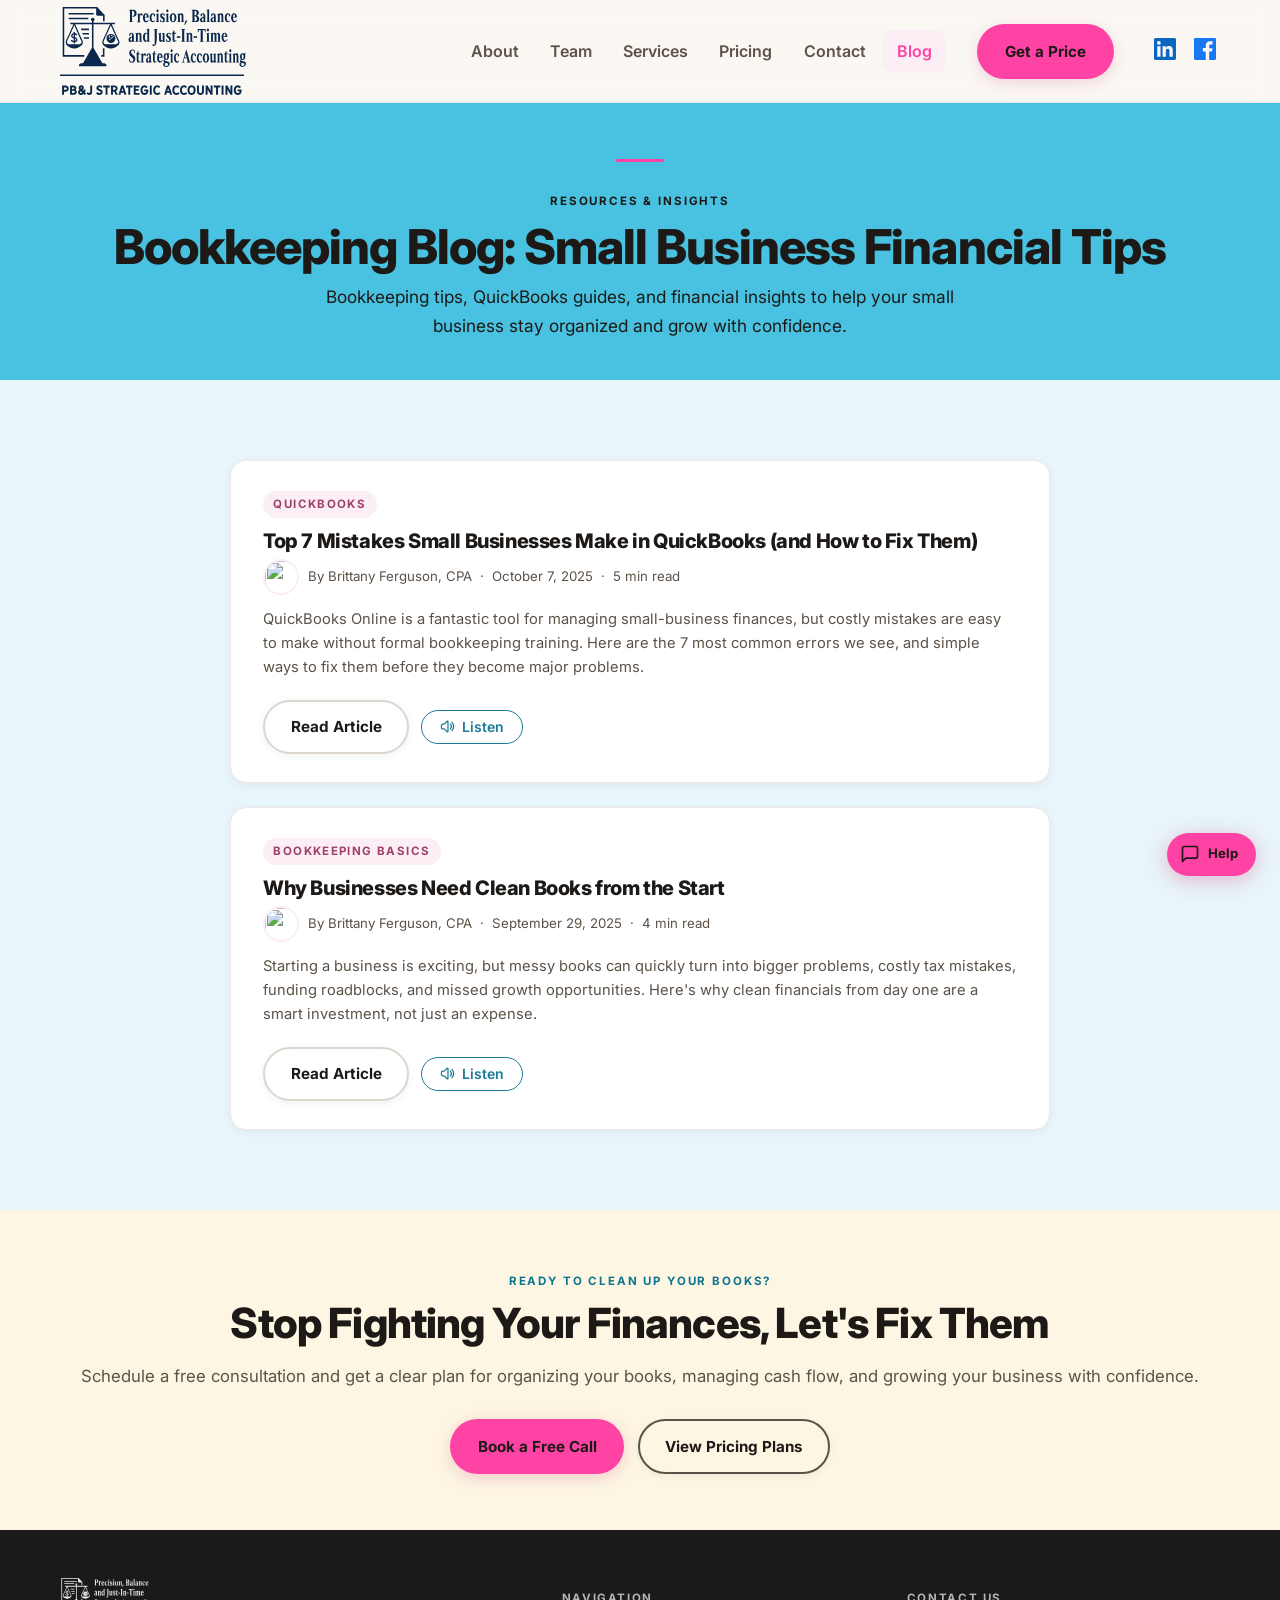
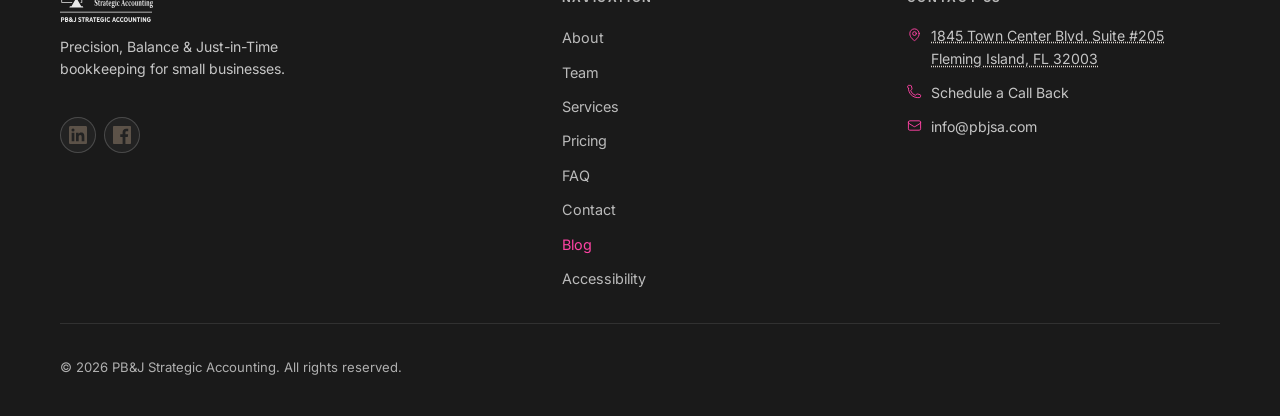
==== commit 1b2831b2: "Logo: detailed clock revision + true white variant for dark surfaces Update pbj-logo-full.svg to the" ====
--- a/blog/index.html
+++ b/blog/index.html
@@ -244,7 +244,7 @@
     <div class="container">
       <div class="footer-grid">
         <div>
-          <a class="footer-brand" href="/" aria-label="PB&amp;J Strategic Accounting - Home"><img src="../assets/img/pbj-logo-full.svg" alt="PB&amp;J Strategic Accounting" class="site-logo" width="555" height="263"></a>
+          <a class="footer-brand" href="/" aria-label="PB&amp;J Strategic Accounting - Home"><img src="../assets/img/pbj-logo-full-white.svg" alt="PB&amp;J Strategic Accounting" class="site-logo" width="555" height="263"></a>
           <p class="footer-tagline">Precision, Balance &amp; Just-in-Time bookkeeping for small businesses.</p>
           <ul class="social-links social-links--footer" aria-label="Social media"><li><a href="https://www.linkedin.com/company/precision-balance-and-just-in-time-strategic-accounting/" target="_blank" rel="noopener" aria-label="PB&amp;J on LinkedIn"><svg class="social-ico" xmlns="http://www.w3.org/2000/svg" viewBox="0 0 24 24" fill="currentColor" aria-hidden="true" width="18" height="18"><path d="M20.45 20.45h-3.55v-5.57c0-1.33-.03-3.04-1.85-3.04-1.86 0-2.14 1.45-2.14 2.95v5.66H9.36V9h3.41v1.56h.05c.47-.9 1.64-1.85 3.37-1.85 3.6 0 4.27 2.37 4.27 5.45v6.29zM5.34 7.43a2.06 2.06 0 1 1 0-4.12 2.06 2.06 0 0 1 0 4.12zM7.12 20.45H3.56V9h3.56v11.45zM22.22 0H1.77C.79 0 0 .77 0 1.72v20.56C0 23.23.79 24 1.77 24h20.45c.98 0 1.78-.77 1.78-1.72V1.72C24 .77 23.2 0 22.22 0z"/></svg></a></li><li><a href="https://www.facebook.com/profile.php?id=61574816177111" target="_blank" rel="noopener" aria-label="PB&amp;J on Facebook"><svg class="social-ico" xmlns="http://www.w3.org/2000/svg" viewBox="0 0 24 24" fill="currentColor" aria-hidden="true" width="18" height="18"><path d="M22.675 0H1.325C.593 0 0 .593 0 1.325v21.351C0 23.407.593 24 1.325 24h11.494v-9.294H9.691V11.01h3.128V8.413c0-3.1 1.893-4.788 4.659-4.788 1.325 0 2.464.099 2.795.143v3.24l-1.918.001c-1.504 0-1.795.715-1.795 1.763v2.313h3.587l-.467 3.696h-3.12V24h6.116c.73 0 1.323-.593 1.323-1.325V1.325C24 .593 23.407 0 22.675 0z"/></svg></a></li></ul>
 </div>
--- a/assets/css/styles.css
+++ b/assets/css/styles.css
@@ -1,4 +1,4 @@
-:root{--bg:#fdf6e3;--surface:#fff;--surface-2:#ede8e3;--surface-3:#e4ddd6;--text:#1c1917;--text-muted:#5c5248;--accent:#48c2e0;--accent-dark:#2ea3c5;--accent-light:#9fe2f0;--gold:#b8882a;--gold-bg:#fdf6e3;--dark-teal:#48c2e0;--dark-teal-2:#3ab0cc;--pink:#ff43a4;--pink-dark:#b54d7a;--pink-mid:#e8a0bc;--pink-light:#fceef5;--border:#ddd6cf;--border-light:#ede8e3;--focus:#1f6feb;--max:1160px;--radius-sm:8px;--radius:16px;--radius-lg:24px;--radius-pill:999px;--shadow-sm:0 2px 8px rgba(28,25,23,.06);--shadow:0 8px 24px rgba(28,25,23,.09);--shadow-lg:0 16px 48px rgba(28,25,23,.12);--shadow-hover:0 12px 36px rgba(28,25,23,.14);--section-y:5rem;--section-y-sm:3rem}*,*::before,*::after{box-sizing:border-box}html{scroll-behavior:smooth;-webkit-text-size-adjust:100%}body{margin:0;font-family:'Inter',Arial,Helvetica,sans-serif;font-size:1rem;line-height:1.65;color:var(--text);background:var(--bg);-webkit-font-smoothing:antialiased}img,picture,video,canvas,svg{display:block;max-width:100%}input,button,textarea,select{font:inherit}p,h1,h2,h3,h4{overflow-wrap:break-word}a{color:#17708b;text-decoration:underline;text-underline-offset:3px}a:hover{color:#0e7490}:focus-visible{outline:3px solid var(--focus);outline-offset:3px;border-radius:4px}:focus:not(:focus-visible){outline:0}.skip-link{position:fixed;top:.75rem;left:.75rem;z-index:10000;transform:translateY(calc(-100% - 1.5rem));transition:transform 150ms ease;background:var(--text);color:#fff;padding:.75rem 1.25rem;border-radius:var(--radius-sm);font-weight:700;font-size:.9rem;text-decoration:none}.skip-link:focus{transform:translateY(0)}.container{width:min(var(--max),calc(100% - 2.5rem));margin-inline:auto}.section{padding:var(--section-y) 0}.section--sm{padding:var(--section-y-sm) 0}.section--tinted{background:#E8F5FA}h1,h2,h3,h4{line-height:1.1;font-weight:800;letter-spacing:-.02em;margin-top:0}h1{font-size:clamp(2.4rem,5vw,4rem);margin-bottom:1rem}h2{font-size:clamp(1.75rem,3.5vw,2.6rem);margin-bottom:.75rem}h3{font-size:1.2rem;font-weight:700;margin-bottom:.5rem;letter-spacing:-.01em}.eyebrow{display:inline-block;font-size:.72rem;font-weight:700;letter-spacing:.16em;text-transform:uppercase;color:#0E7490;margin-bottom:.6rem}.lead{font-size:1.1rem;color:var(--text-muted);max-width:60ch;margin-top:0}.section-header{margin-bottom:2.5rem}.section-header--center{text-align:center}.section-header--center .lead{margin-inline:auto}.btn,.btn-secondary{display:inline-flex;align-items:center;gap:.5rem;padding:.8rem 1.6rem;border-radius:var(--radius-pill);font-weight:700;font-size:.95rem;text-decoration:none;border:2px solid transparent;cursor:pointer;transition:background .2s,color .2s,box-shadow .2s,transform .15s}.btn{background:var(--pink);color:#1c1917;box-shadow:0 4px 16px rgba(216,108,151,.28)}.btn:hover{background:var(--pink-dark);color:#fff;box-shadow:0 6px 20px rgba(216,108,151,.45);transform:translateY(-1px)}.btn:active{transform:translateY(0)}.btn-secondary{background:var(--surface);color:var(--text);border-color:var(--border);box-shadow:var(--shadow-sm)}.btn-secondary:hover{background:var(--pink-light);color:var(--pink-dark);border-color:var(--pink);transform:translateY(-1px)}.btn-gold{background:var(--gold);color:#1c1917;box-shadow:0 4px 16px rgba(184,136,42,.32)}.btn-gold:hover{background:var(--pink);color:#1c1917;box-shadow:0 6px 20px rgba(216,108,151,.38);transform:translateY(-1px)}.btn-row{display:flex;flex-wrap:wrap;gap:.85rem;margin-top:1.75rem}.site-header{position:sticky;top:0;z-index:100;background:linear-gradient(rgba(250,248,244,.90),rgba(250,248,244,.90)),url('../img/header-image.webp') center / cover no-repeat;backdrop-filter:blur(12px);-webkit-backdrop-filter:blur(12px);border-bottom:1px solid var(--border-light)}.header-inner{display:flex;align-items:center;gap:1.5rem;padding:.45rem 0}.brand{display:flex;align-items:center;gap:.75rem;text-decoration:none;color:var(--text);font-weight:800;font-size:1rem;flex-shrink:0;letter-spacing:-.02em}.brand:hover{color:var(--accent)}.brand:hover .logo-badge{transform:scale(1.05)}.logo-badge{width:42px;height:42px;border-radius:12px;background:linear-gradient(135deg,#48c2e0 0,#2ea3c5 100%);display:grid;place-items:center;color:#fff;font-weight:800;font-size:.85rem;letter-spacing:.03em;flex-shrink:0;transition:transform .2s;box-shadow:0 4px 12px rgba(139,77,47,.30)}.primary-nav{margin-left:auto}.nav-list{display:flex;gap:.25rem;align-items:center;padding:0;margin:0;list-style:none}.nav-list a{display:block;padding:.5rem .85rem;border-radius:var(--radius-sm);text-decoration:none;color:var(--text-muted);font-weight:600;font-size:1rem;transition:color .2s,background .2s}.nav-list a:hover{color:#0d6b85;background:var(--surface-2)}.nav-list a[aria-current="page"]{color:var(--accent);background:var(--surface-3)}.nav-cta{margin-left:.5rem}.hamburger{display:none;flex-direction:column;justify-content:center;gap:5px;width:44px;height:44px;background:transparent;border:2px solid var(--border);border-radius:var(--radius-sm);cursor:pointer;padding:8px;margin-left:auto;transition:border-color .2s}.hamburger:hover{border-color:var(--accent)}.hamburger span{display:block;height:2px;width:100%;background:var(--text);border-radius:2px;transition:transform .3s,opacity .3s}.hamburger[aria-expanded="true"] span:nth-child(1){transform:translateY(7px) rotate(45deg)}.hamburger[aria-expanded="true"] span:nth-child(2){opacity:0;transform:scaleX(0)}.hamburger[aria-expanded="true"] span:nth-child(3){transform:translateY(-7px) rotate(-45deg)}.mobile-nav{display:none;position:fixed;inset:0;z-index:99;background:rgba(28,25,23,.5)}.mobile-nav.is-open{display:block}.mobile-nav-panel{position:absolute;top:0;right:0;bottom:0;width:min(320px,85vw);background:var(--surface);padding:1.5rem;overflow-y:auto;box-shadow:var(--shadow-lg);display:flex;flex-direction:column;gap:1rem}.mobile-nav-header{display:flex;align-items:center;justify-content:space-between;padding-bottom:1rem;border-bottom:1px solid var(--border-light)}.mobile-nav-close{background:transparent;border:2px solid var(--border);border-radius:var(--radius-sm);width:44px;height:44px;cursor:pointer;display:grid;place-items:center;font-size:1.2rem;color:var(--text-muted);transition:border-color .2s,color .2s}.mobile-nav-close:hover{border-color:var(--accent);color:var(--accent)}.mobile-nav-list{list-style:none;padding:0;margin:0;display:flex;flex-direction:column;gap:.25rem}.mobile-nav-list a{display:block;padding:.85rem 1rem;border-radius:var(--radius-sm);text-decoration:none;font-weight:600;color:var(--text);transition:background .2s,color .2s}.mobile-nav-list a:hover,.mobile-nav-list a[aria-current="page"]{background:var(--surface-2);color:#0d6b85}.hero{padding:4.5rem 0 3rem}.hero-grid{display:grid;grid-template-columns:1fr 1fr;gap:3rem;align-items:center}.hero-content .eyebrow{margin-bottom:.85rem}.hero-content h1{margin-bottom:1.1rem}.hero-media-grid{display:grid;grid-template-columns:1fr 1fr;grid-template-rows:auto auto;gap:1rem}.trust-strip{background:var(--surface);border-top:1px solid var(--border-light);border-bottom:1px solid var(--border-light);padding:1.5rem 0}.trust-strip-inner{display:flex;flex-wrap:wrap;gap:1rem 3rem;align-items:center;justify-content:center}.trust-stat{display:flex;flex-direction:column;align-items:center;text-align:center;gap:.1rem}.trust-stat-value{font-size:1.75rem;font-weight:800;color:#0E7490;line-height:1}.trust-stat-label{font-size:.78rem;color:var(--text-muted);font-weight:600;letter-spacing:.04em;text-transform:uppercase}.trust-divider{width:1px;height:36px;background:var(--border)}.page-hero{padding:3.5rem 0 2.5rem;background:var(--dark-teal);border-bottom:0;text-align:center}.page-hero h1{font-size:clamp(2rem,4vw,3rem);margin-bottom:.6rem;color:var(--text)}.page-hero p{color:var(--text);font-size:1.08rem;max-width:60ch;margin:0 auto}.page-hero .eyebrow,.page-hero .kicker{color:var(--text)}.page-hero a{color:var(--text)}.card{background:var(--surface);border:1px solid var(--border-light);border-radius:var(--radius);box-shadow:var(--shadow-sm);padding:1.75rem;transition:box-shadow .25s,transform .25s}.card:hover{box-shadow:var(--shadow-hover);transform:translateY(-3px)}.services-grid{display:grid;grid-template-columns:repeat(3,1fr);gap:1.25rem}.service-card{background:var(--surface);border:1px solid var(--border-light);border-radius:var(--radius);padding:1.75rem;box-shadow:var(--shadow-sm);transition:box-shadow .25s,transform .25s}.service-card:hover{box-shadow:var(--shadow-hover);transform:translateY(-3px)}.service-icon{width:48px;height:48px;border-radius:12px;background:var(--surface-2);display:grid;place-items:center;margin-bottom:1rem;color:#0E7490;flex-shrink:0}.service-icon svg{width:24px;height:24px}.service-icon:has(.service-icon-img){background:0;width:72px;height:72px}.service-icon-img{width:100%;height:100%;object-fit:contain}.service-card h2{font-size:1.1rem;margin-bottom:.5rem}.service-card p{font-size:.92rem;color:var(--text-muted);margin:0;line-height:1.6}.testimonials-grid{display:grid;grid-template-columns:repeat(2,1fr);gap:1.5rem}.quote-card{background:var(--surface);border:1px solid var(--border-light);border-radius:var(--radius);padding:2rem;box-shadow:var(--shadow-sm);position:relative}.quote-card::before{content:'\201C';position:absolute;top:.85rem;left:1.5rem;font-size:3.25rem;line-height:1;color:var(--accent-light);opacity:.35;font-family:Georgia,serif;pointer-events:none}.quote-card blockquote{margin:0 0 1.25rem;padding-top:2rem;font-size:.97rem;color:var(--text);line-height:1.7;font-style:italic}.quote-card blockquote::before{content:''}.quote-author{display:flex;align-items:center;gap:.75rem}.quote-avatar{width:40px;height:40px;border-radius:50%;background:linear-gradient(135deg,var(--accent-light),var(--accent));display:grid;place-items:center;color:#fff;font-weight:700;font-size:.85rem;flex-shrink:0;object-fit:cover}.quote-author-name{font-weight:700;font-size:.92rem;margin:0}.quote-author-loc{font-size:.82rem;color:var(--text-muted);margin:0}.google-rating-summary{display:flex;align-items:center;justify-content:center;gap:.75rem;margin-bottom:2rem;font-size:1rem;color:var(--text-muted)}.google-rating-summary .rating-score{font-size:1.75rem;font-weight:700;color:var(--text);line-height:1}.google-rating-summary .rating-stars svg{width:18px;height:18px;fill:#fbbc04;display:inline-block;vertical-align:middle}.google-rating-summary .rating-count{font-size:.88rem;color:#4e443a}#see-all-reviews-link{color:#4e443a}@keyframes ticker-scroll{from{transform:translateX(0)}to{transform:translateX(-50%)}}.reviews-ticker-wrap{overflow:hidden;mask-image:linear-gradient(to right,transparent 0,black 8%,black 92%,transparent 100%);-webkit-mask-image:linear-gradient(to right,transparent 0,black 8%,black 92%,transparent 100%);margin:0 -1rem}.reviews-ticker{display:flex;gap:1rem;width:max-content;animation:ticker-scroll 40s linear infinite}.reviews-ticker:hover{animation-play-state:paused}.reviews-ticker:focus-within{animation-play-state:paused}.reviews-ticker.is-paused{animation-play-state:paused!important}.reviews-ticker .quote-card{width:280px;flex-shrink:0;cursor:pointer;transition:transform .2s,box-shadow .2s;padding:1.25rem}.reviews-ticker .quote-card:hover{transform:translateY(-3px);box-shadow:0 8px 24px rgba(0,0,0,.1)}.reviews-ticker .quote-card blockquote{display:-webkit-box;-webkit-line-clamp:3;-webkit-box-orient:vertical;overflow:hidden;font-size:.88rem;margin-bottom:.85rem;padding-top:1.75rem}.reviews-ticker .quote-card::before{font-size:2.5rem;top:.6rem;left:1rem}.review-star-row{display:flex;align-items:center;gap:.2rem;margin-bottom:.5rem}.review-star-row svg{width:13px;height:13px;fill:#fbbc04}.review-expand-hint{font-size:.75rem;color:var(--text-muted);margin-top:.5rem;font-style:italic}.reviews-loading{color:var(--text-muted);font-style:italic;padding:2rem}.reviews-google-link{text-align:center;margin-top:1.5rem}.reviews-google-link a{font-size:.85rem;color:var(--text-muted);text-decoration:underline;text-underline-offset:3px}.reviews-google-link a:hover{color:var(--pink)}.review-modal-backdrop{position:fixed;inset:0;background:rgba(10,20,30,.7);backdrop-filter:blur(4px);z-index:1000;display:flex;align-items:center;justify-content:center;padding:1.5rem}.review-modal-backdrop[hidden]{display:none}.review-modal{background:var(--surface);border-radius:var(--radius);padding:2rem;max-width:520px;width:100%;position:relative;box-shadow:0 24px 64px rgba(0,0,0,.35);max-height:90vh;overflow-y:auto}.review-modal-close{position:absolute;top:1rem;right:1rem;background:0;border:0;font-size:1.5rem;line-height:1;cursor:pointer;color:var(--text-muted);padding:.25rem .5rem}.review-modal-close:hover{color:var(--text)}.review-modal-stars{display:flex;gap:.25rem;margin-bottom:1rem}.review-modal-stars svg{width:18px;height:18px;fill:#fbbc04}.review-modal-text{font-style:italic;color:var(--text);line-height:1.75;font-size:1rem;margin:0 0 1rem;padding:0}.review-modal--all{max-width:600px;max-height:80vh;overflow-y:auto}.review-modal-all-heading{font-size:1.2rem;margin:0 0 1.5rem;padding-right:2rem}.all-review-item{border-bottom:1px solid var(--border-light);padding:1.25rem 0}.all-review-item:last-child{border-bottom:0}.all-review-item .review-star-row{margin-bottom:.5rem}.all-review-item blockquote{font-style:italic;color:var(--text);line-height:1.7;font-size:.95rem;margin:0 0 .75rem}.all-review-item .quote-author{gap:.6rem}.all-review-item .quote-avatar{width:34px;height:34px;font-size:.78rem}.pricing-grid{display:grid;grid-template-columns:repeat(3,1fr);gap:1.25rem}.price-card{background:#fbf3e2;border:3px solid #c4882a;border-radius:48% 48% 8px 8px / 38px 38px 8px 8px;padding:2.5rem 1.75rem 1.75rem;box-shadow:var(--shadow-sm);display:flex;flex-direction:column;transition:box-shadow .25s,transform .25s}.price-card:hover{box-shadow:var(--shadow-hover);transform:translateY(-3px)}.price-card--featured{border-color:var(--gold);border-width:3px;background:#fff;box-shadow:0 8px 32px rgba(184,136,42,.22);position:relative}.price-card--featured:hover{box-shadow:0 16px 48px rgba(184,136,42,.30)}.price-badge{display:inline-block;background:var(--gold);color:#1c1917;font-size:.7rem;font-weight:700;letter-spacing:.1em;text-transform:uppercase;padding:.3rem .7rem;border-radius:var(--radius-pill);margin-bottom:.85rem}.price-card h2{font-size:1.2rem;margin-bottom:.2rem}.price-tagline{font-size:.88rem;color:var(--text-muted);font-style:italic;margin:0 0 1rem}.price-amount{font-size:1.65rem;font-weight:800;color:#146a82;margin:.75rem 0 1rem;line-height:1}.price-card ul{padding-left:0;margin:0 0 1.25rem;list-style:none;display:flex;flex-direction:column;gap:.45rem;flex:1}.price-card ul li{display:flex;gap:.6rem;align-items:flex-start;font-size:.88rem;color:var(--text-muted)}.price-card ul li::before{content:'';display:inline-block;width:16px;height:16px;background-image:url("data:image/svg+xml,%3Csvg%20xmlns='http://www.w3.org/2000/svg'%20viewBox='0%200%2016%2016'%20fill='%231F8DAB'%3E%3Cpath%20d='M13.78%204.22a.75.75%200%200%201%200%201.06l-7.25%207.25a.75.75%200%200%201-1.06%200L2.22%209.28a.75.75%200%200%201%201.06-1.06L6%2010.94l6.72-6.72a.75.75%200%200%201%201.06%200z'/%3E%3C/svg%3E");background-repeat:no-repeat;background-position:center;flex-shrink:0;margin-top:2px}.price-card--featured ul li::before{background-image:url("data:image/svg+xml,%3Csvg%20xmlns='http://www.w3.org/2000/svg'%20viewBox='0%200%2016%2016'%20fill='%23B8882A'%3E%3Cpath%20d='M13.78%204.22a.75.75%200%200%201%200%201.06l-7.25%207.25a.75.75%200%200%201-1.06%200L2.22%209.28a.75.75%200%200%201%201.06-1.06L6%2010.94l6.72-6.72a.75.75%200%200%201%201.06%200z'/%3E%3C/svg%3E")}.price-card p.feature-group-label{font-size:.78rem;font-weight:700;color:var(--text-body);margin:.5rem 0 .35rem;letter-spacing:.02em}.price-card ul li.feature-label{font-weight:700;color:var(--text-body);margin-top:.5rem}.price-card ul li.feature-label:first-child{margin-top:0}.price-card ul li.feature-sub{padding-left:1rem;font-size:.84rem}.price-card ul li.feature-sub::before{content:'';width:12px;height:12px;background-image:url("data:image/svg+xml,%3Csvg%20xmlns='http://www.w3.org/2000/svg'%20viewBox='0%200%2016%2016'%3E%3Ccircle%20cx='8'%20cy='8'%20r='2.5'%20fill='%231F8DAB'/%3E%3C/svg%3E");background-repeat:no-repeat;background-position:center;flex-shrink:0;margin-top:4px}.price-card .price-note{font-size:.82rem;color:var(--text-muted);margin:0 0 1rem;line-height:1.5}.price-card .btn,.price-card .btn-secondary,.price-card .btn-gold{width:100%;justify-content:center}.pricing-specialty{display:grid;grid-template-columns:repeat(2,1fr);gap:1.25rem;margin-top:1.25rem}.pricing-copy{max-width:70ch;margin:0 auto}.pricing-copy h2{margin-top:1.5rem}.pricing-copy p{color:var(--text-muted)}.why-choose-section{background:var(--surface-2)}.why-choose-header{text-align:center;margin-bottom:3rem}.why-choose-title{font-size:clamp(2.4rem,5vw,3.6rem);font-weight:800;letter-spacing:-.03em;line-height:1.1;margin:.4rem 0 .9rem;background:linear-gradient(135deg,var(--text) 0,var(--accent) 100%);-webkit-background-clip:text;-webkit-text-fill-color:transparent;background-clip:text}.why-choose-lead{color:var(--text-muted);font-size:1.1rem;max-width:50ch;margin:0 auto}.why-choose-grid{display:grid;grid-template-columns:1fr 1fr;gap:1.5rem;align-items:stretch}.why-choose-card{background:var(--surface);border:1px solid var(--border-light);border-radius:var(--radius-lg);padding:2rem 2rem 1.75rem;box-shadow:var(--shadow-sm);display:flex;flex-direction:column}.why-choose-card-promise{margin-top:auto;padding-top:1.5rem;border-top:1px solid var(--border-light);display:flex;align-items:center;gap:.5rem;font-size:.875rem;font-weight:600;color:#0E7490}.why-choose-card-promise svg{width:16px;height:16px;flex-shrink:0}.why-choose-card-icon{width:48px;height:48px;border-radius:14px;background:linear-gradient(135deg,#48c2e0 0,#2ea3c5 100%);display:grid;place-items:center;color:#fff;margin-bottom:1.1rem}.why-choose-card-icon svg{width:24px;height:24px}.why-choose-card h3{font-size:1.2rem;font-weight:800;margin:0 0 .85rem;color:var(--text)}.why-choose-card p{color:var(--text-muted);font-size:.95rem;line-height:1.7;margin:0 0 .75rem}.why-choose-card p:last-child{margin-bottom:0}@media(max-width:680px){.why-choose-grid{grid-template-columns:1fr}.why-choose-title{font-size:2.4rem}}.about-grid{display:grid;grid-template-columns:1fr 1fr;gap:3rem;align-items:center}.story-block{background:var(--surface);border:1px solid var(--border-light);border-radius:var(--radius-lg);padding:2.5rem;box-shadow:var(--shadow-sm)}.story-block p{color:var(--text-muted);margin-bottom:1rem}.story-block p:last-child{margin-bottom:0}.cred-list{list-style:none;padding:0;margin:1.25rem 0 0;display:flex;flex-direction:column;gap:.6rem}.cred-list li{display:flex;align-items:center;gap:.75rem;font-size:.95rem;font-weight:600}.cred-dot{width:8px;height:8px;border-radius:50%;background:var(--accent);flex-shrink:0}.contact-grid{display:grid;grid-template-columns:1fr 1.2fr;gap:2.5rem;align-items:start}.contact-portrait{display:flex;align-items:center;gap:1rem;margin-bottom:1.5rem}.contact-portrait-img{width:80px;height:80px;border-radius:50%;object-fit:cover;object-position:top center;border:3px solid var(--surface);box-shadow:0 0 0 3px var(--pink-light),var(--shadow);flex-shrink:0}.contact-portrait-caption{display:flex;flex-direction:column;gap:.2rem}.contact-portrait-caption strong{font-size:1rem;color:var(--text)}.contact-portrait-caption span{font-size:.82rem;color:var(--text-muted)}.chat-widget{position:fixed;bottom:1.5rem;right:1.5rem;z-index:600;font-family:var(--font-body)}.chat-toggle{display:flex;align-items:center;gap:.5rem;padding:.68rem 1.1rem .68rem .85rem;border-radius:var(--radius-pill);border:0;background:var(--pink);color:#1c1917;font-size:.82rem;font-weight:700;font-family:inherit;cursor:pointer;box-shadow:0 4px 20px rgba(216,108,151,.45);transition:background .18s,transform .15s,box-shadow .18s}.chat-toggle:hover{background:var(--pink-dark);transform:translateY(-2px);box-shadow:0 6px 28px rgba(216,108,151,.55)}.chat-toggle:focus-visible{outline:2px solid var(--focus);outline-offset:3px}.chat-toggle-label{font-size:.82rem}.chat-panel{position:absolute;bottom:calc(100% + 12px);right:0;width:340px;max-height:500px;background:var(--surface);border:1px solid var(--border);border-radius:var(--radius-lg);box-shadow:0 24px 64px rgba(0,0,0,.18);display:flex;flex-direction:column;overflow:hidden;opacity:0;transform:translateY(14px) scale(.97);pointer-events:none;visibility:hidden;transition-property:opacity,transform,visibility;transition-duration:.22s;transition-timing-function:cubic-bezier(.4,0,.2,1)}.chat-panel.is-open{opacity:1;transform:translateY(0) scale(1);pointer-events:all;visibility:visible}.chat-header{display:flex;align-items:center;gap:.75rem;padding:.9rem 1rem;background:linear-gradient(135deg,#2c3d5a 0,#1b2c42 100%);color:#fff;flex-shrink:0}.chat-header-avatar{width:42px;height:42px;border-radius:50%;overflow:hidden;flex-shrink:0;border:2px solid rgba(255,255,255,.25)}.chat-avatar-img{width:100%;height:100%;object-fit:cover;object-position:top center;display:block}.chat-header-info{flex:1;min-width:0}.chat-name{font-size:.88rem;font-weight:700;margin:0;line-height:1.2}.chat-status{font-size:.72rem;margin:.18rem 0 0;opacity:.85;display:flex;align-items:center;gap:.35rem}.chat-close{background:0;border:0;cursor:pointer;padding:.3rem;color:rgba(255,255,255,.65);display:flex;align-items:center;border-radius:4px;transition:color .15s;flex-shrink:0}.chat-close:hover{color:#fff}.chat-messages{flex:1;overflow-y:auto;padding:1rem;display:flex;flex-direction:column;gap:.65rem;scroll-behavior:smooth}.chat-msg{animation:msg-slide .18s ease}@keyframes msg-slide{from{opacity:0;transform:translateY(6px)}to{opacity:1;transform:none}}.chat-msg p{margin:0;font-size:.875rem;line-height:1.55;padding:.6rem .9rem;border-radius:16px;display:inline-block;max-width:100%;word-break:break-word}.chat-msg--bot{align-self:flex-start;max-width:90%}.chat-msg--bot p{background:#efe6dc;color:var(--text);border-bottom-left-radius:4px}.chat-msg--bot p a{color:#17708b;font-weight:600;text-decoration:underline;text-underline-offset:2px}.chat-msg--user{align-self:flex-end;max-width:85%}.chat-msg--user p{background:#1b7a96;color:#fff;border-bottom-right-radius:4px}.chat-chips{display:flex;flex-wrap:wrap;gap:.4rem;margin-top:.1rem}.chat-chip{font-family:inherit;font-size:.78rem;font-weight:500;padding:.35rem .75rem;border-radius:99px;border:1.5px solid #1b7a96;background:transparent;color:#1b7a96;cursor:pointer;transition:background .15s,color .15s}.chat-chip:hover{background:#1b7a96;color:#fff}.chat-typing{display:inline-flex;align-items:center;gap:4px;padding:.65rem .9rem;background:#d8ccbe;border-radius:16px;border-bottom-left-radius:4px}.chat-typing span{width:6px;height:6px;border-radius:50%;background:var(--accent);opacity:.5;animation:typing-bounce .9s ease-in-out infinite}.chat-typing span:nth-child(2){animation-delay:.15s}.chat-typing span:nth-child(3){animation-delay:.30s}@keyframes typing-bounce{0%,60%,100%{transform:none;opacity:.5}30%{transform:translateY(-5px);opacity:1}}.chat-form{display:flex;align-items:center;gap:.5rem;padding:.75rem;border-top:1px solid var(--border);background:var(--surface);flex-shrink:0}.chat-input{flex:1;border:1px solid var(--border);border-radius:var(--radius-pill);padding:.52rem .9rem;font-family:inherit;font-size:.875rem;color:var(--text);background:var(--surface);transition:border-color .15s,box-shadow .15s}.chat-input:focus-visible{outline:3px solid var(--focus);outline-offset:2px}.chat-input:focus{border-color:var(--accent);box-shadow:0 0 0 3px rgba(196,137,106,.12)}.chat-input:disabled{opacity:.6}.chat-send{width:44px;height:44px;border-radius:50%;border:0;background:#1b7a96;color:#fff;display:flex;align-items:center;justify-content:center;cursor:pointer;flex-shrink:0;transition:background .15s,transform .12s}.chat-send:hover{background:#166a83;transform:scale(1.07)}.chat-send:focus-visible{outline:2px solid var(--focus);outline-offset:2px}.chat-send:disabled{opacity:.5;cursor:not-allowed;transform:none}@media(max-width:420px){.chat-widget{right:1rem;bottom:1rem}.chat-panel{width:calc(100vw - 2rem)}}.post-actions{display:flex;align-items:center;gap:.75rem;flex-wrap:wrap;margin-top:1.25rem}.btn-listen{display:inline-flex;align-items:center;gap:.45rem;padding:.52rem 1.1rem;border-radius:var(--radius-pill);border:1.5px solid #1B7A96;background:transparent;color:#1B7A96;font-size:.875rem;font-weight:600;font-family:inherit;cursor:pointer;transition:background .18s,color .18s,border-color .18s;line-height:1}.btn-listen:hover,.btn-listen[aria-expanded="true"]{background:var(--pink);color:#1c1917}.btn-listen svg{flex-shrink:0}.audio-player{margin-top:.75rem;background:var(--surface);border:1px solid var(--border);border-radius:var(--radius-md);padding:.85rem 1rem;display:none;animation:ap-expand .2s ease}.audio-player.is-open{display:block}@keyframes ap-expand{from{opacity:0;transform:translateY(-6px)}to{opacity:1;transform:translateY(0)}}.ap-controls{display:flex;align-items:center;gap:.75rem}.ap-play-btn{flex-shrink:0;width:40px;height:40px;border-radius:50%;border:0;background:#1b7a96;color:#fff;display:flex;align-items:center;justify-content:center;cursor:pointer;transition:background .15s,transform .12s}.ap-play-btn:hover{background:#166a83;transform:scale(1.07)}.ap-play-btn:focus-visible{outline:2px solid var(--focus);outline-offset:3px}.ap-timeline{flex:1;display:flex;align-items:center;gap:.5rem;min-width:0}.ap-time{font-size:.72rem;font-weight:600;color:var(--text-muted);min-width:34px;font-variant-numeric:tabular-nums;white-space:nowrap}.ap-progress{flex:1;-webkit-appearance:none;appearance:none;height:4px;border-radius:2px;background:var(--border);cursor:pointer;outline:0;min-width:0}.ap-progress::-webkit-slider-thumb{-webkit-appearance:none;width:14px;height:14px;border-radius:50%;background:var(--accent);cursor:pointer;box-shadow:0 0 0 2px rgba(0,0,0,.08);transition:transform .12s}.ap-progress:hover::-webkit-slider-thumb{transform:scale(1.2)}.ap-progress::-moz-range-thumb{width:14px;height:14px;border-radius:50%;background:var(--accent);border:0;cursor:pointer}.ap-progress:focus-visible{outline:2px solid var(--focus)}.ap-vol{display:flex;align-items:center;gap:.4rem;flex-shrink:0}.ap-vol-btn{background:0;border:0;cursor:pointer;padding:0;color:var(--text-muted);display:flex;align-items:center;transition:color .15s}.ap-vol-btn:hover{color:var(--accent)}.ap-vol-btn:focus-visible{outline:2px solid var(--focus);border-radius:3px}.ap-vol-range{width:68px;-webkit-appearance:none;appearance:none;height:4px;border-radius:2px;background:var(--border);cursor:pointer;outline:0}.ap-vol-range:focus-visible{outline:2px solid var(--focus);outline-offset:3px}.ap-vol-range::-webkit-slider-thumb{-webkit-appearance:none;width:12px;height:12px;border-radius:50%;background:var(--accent);cursor:pointer}.ap-vol-range::-moz-range-thumb{width:12px;height:12px;border-radius:50%;background:var(--accent);border:0;cursor:pointer}.article-player{margin-bottom:2rem}.article-player .audio-player{display:block;border-color:var(--accent-light)}@media(max-width:500px){.ap-vol{display:none}}.maps-trigger{position:relative;display:inline-block}.maps-trigger address{cursor:pointer;text-decoration:underline;text-decoration-style:dotted;text-decoration-color:var(--border)}.maps-trigger address:hover{text-decoration-color:var(--accent)}.maps-popover{position:absolute;top:calc(100% + 8px);left:0;z-index:200;background:var(--surface);border:1px solid var(--border);border-radius:var(--radius-sm);box-shadow:var(--shadow-lg);padding:.5rem;display:none;flex-direction:column;gap:.25rem;min-width:180px;white-space:nowrap}.maps-popover.is-open{display:flex}.maps-popover a{display:flex;align-items:center;gap:.5rem;padding:.5rem .75rem;border-radius:6px;font-size:.85rem;font-weight:500;color:var(--text);text-decoration:none;transition:background .15s}.site-footer .maps-popover a{color:var(--text)}.maps-popover a:hover{background:var(--surface-2)}.maps-popover--up{top:auto;bottom:calc(100% + 8px);left:0}.contact-info-card{background:var(--surface);border:1px solid var(--border-light);border-radius:var(--radius);padding:2rem;box-shadow:var(--shadow-sm)}.contact-row{display:flex;gap:.85rem;align-items:flex-start;margin-bottom:1.35rem}.contact-row:last-child{margin-bottom:0}.contact-icon{width:38px;height:38px;border-radius:var(--radius-sm);background:var(--surface-2);display:grid;place-items:center;color:#0E7490;flex-shrink:0}.contact-icon svg{width:18px;height:18px}.contact-row-label{font-weight:700;font-size:.8rem;text-transform:uppercase;letter-spacing:.08em;color:var(--text-muted);display:block;margin-bottom:.15rem}.form-card{background:var(--surface);border:1px solid var(--border-light);border-radius:var(--radius);padding:2rem;box-shadow:var(--shadow-sm)}.form-grid{display:grid;gap:1.1rem}.form-field{display:flex;flex-direction:column;gap:.35rem}.form-field label{font-weight:600;font-size:.88rem;color:var(--text)}.form-field label abbr{text-decoration:none;color:#0E7490;margin-left:.15rem}.form-field input,.form-field select,.form-field textarea{width:100%;padding:.75rem 1rem;border:1.5px solid #998f85;border-radius:var(--radius-sm);background:var(--bg);color:var(--text);font-size:.95rem;transition:border-color .2s,box-shadow .2s}.form-field input:focus,.form-field select:focus,.form-field textarea:focus{border-color:var(--pink);box-shadow:0 0 0 3px rgba(216,108,151,.25);outline:2px solid var(--pink);outline-offset:1px}.form-field input::placeholder,.form-field textarea::placeholder{color:var(--text-muted);opacity:.7}.form-field textarea{min-height:150px;resize:vertical}.form-note{font-size:.8rem;color:var(--text-muted);margin:.5rem 0 0;line-height:1.5}.blog-grid{display:grid;gap:1.5rem;max-width:780px;margin:0 auto}.blog-card{background:var(--surface);border:1px solid var(--border-light);border-radius:var(--radius);padding:1.75rem 2rem;box-shadow:var(--shadow-sm);transition:box-shadow .25s,transform .25s}.blog-card:hover{box-shadow:var(--shadow-hover);transform:translateY(-2px)}.blog-card-tag{display:inline-block;font-size:.72rem;font-weight:700;letter-spacing:.12em;text-transform:uppercase;color:#a14068;background:var(--surface-2);padding:.25rem .65rem;border-radius:var(--radius-pill);margin-bottom:.75rem}.blog-card h2{font-size:1.25rem;margin-bottom:.4rem}.blog-card h2 a{text-decoration:none;color:var(--text);transition:color .2s}.blog-card h2 a:hover{color:#0e7490}.author-row{display:flex;align-items:center;gap:.55rem;margin-bottom:.75rem}.author-avatar{width:36px;height:36px;border-radius:50%;object-fit:cover;object-position:top center;border:2px solid var(--pink-light);flex-shrink:0}.post-meta{font-size:.83rem;color:var(--text-muted);margin:0}.blog-card p.excerpt{font-size:.92rem;color:var(--text-muted);margin:0 0 1.25rem}.article-header{padding:3rem 0 2rem;background:var(--surface-2);border-bottom:1px solid var(--border-light)}.article-body{max-width:72ch;margin:0 auto}.article-body h2{font-size:1.5rem;margin-top:2rem}.article-body ul,.article-body ol{padding-left:1.5rem}.article-body ul li,.article-body ol li{margin-bottom:.4rem;color:var(--text-muted)}.article-body p{color:var(--text-muted)}.article-back{margin-bottom:1.25rem}.img-ph{border-radius:var(--radius);background:linear-gradient(135deg,#ede1ce 0,#d4b48a 40%,#c4896a 100%);border:1px solid var(--border);display:grid;place-items:center;min-height:240px;position:relative;overflow:hidden}.img-ph::before{content:'';position:absolute;inset:0;background-image:repeating-linear-gradient(0,transparent,transparent 39px,rgba(255,255,255,.08) 39px,rgba(255,255,255,.08) 40px),repeating-linear-gradient(90deg,transparent,transparent 39px,rgba(255,255,255,.08) 39px,rgba(255,255,255,.08) 40px)}.img-ph-inner{position:relative;z-index:1;display:flex;flex-direction:column;align-items:center;gap:.5rem;padding:1.5rem;text-align:center}.img-ph-inner svg{width:40px;height:40px;color:rgba(255,255,255,.6)}.img-ph-inner span{font-size:.75rem;font-weight:600;color:rgba(255,255,255,.75);max-width:22ch;line-height:1.4}.img-ph--portrait{aspect-ratio:4 / 5;min-height:unset}.img-ph--hero{min-height:320px}.img-ph--card{aspect-ratio:16 / 9;min-height:unset}.cta-strip{background:var(--gold-bg);color:var(--text);padding:3.5rem 0;text-align:center}.cta-strip h2{color:var(--text);margin-bottom:.5rem}.cta-strip p{color:var(--text-muted);margin-bottom:1.5rem;font-size:1.05rem}.cta-strip .btn{background:var(--pink);color:#1c1917;box-shadow:0 4px 16px rgba(216,108,151,.3)}.cta-strip .btn:hover{background:var(--pink-dark);color:#fff;box-shadow:0 6px 20px rgba(216,108,151,.45)}.cta-strip .btn-secondary{background:transparent;color:var(--text);border-color:var(--text-muted)}.cta-strip .btn-secondary:hover{background:var(--pink);color:#1c1917;border-color:var(--pink)}.site-footer{background:#1a1a1a;color:rgba(255,255,255,.75);padding:3rem 0 1.5rem}.footer-grid{display:grid;grid-template-columns:1.5fr 1fr 1fr;gap:2rem;margin-bottom:2rem}.footer-brand{display:flex;align-items:center;gap:.75rem;text-decoration:none;color:#fff;font-weight:800;margin-bottom:.85rem}.footer-brand .logo-badge{background:linear-gradient(135deg,#48c2e0 0,#2ea3c5 100%)}.footer-brand:hover{color:var(--accent-light)}.footer-tagline{font-size:.88rem;line-height:1.6;max-width:30ch;margin-bottom:1.25rem}.social-links{display:flex;gap:.6rem}.social-link{width:36px;height:36px;border-radius:var(--radius-sm);background:rgba(255,255,255,.1);display:grid;place-items:center;color:rgba(255,255,255,.7);text-decoration:none;transition:background .2s,color .2s}.social-link:hover{background:var(--pink);color:#1c1917}.social-link svg{width:16px;height:16px}.footer-col-label{font-size:.72rem;font-weight:700;letter-spacing:.14em;text-transform:uppercase;color:rgba(255,255,255,.68);margin-bottom:1rem}.footer-nav-list{list-style:none;padding:0;margin:0;display:flex;flex-direction:column;gap:.5rem}.footer-nav-list a{color:rgba(255,255,255,.7);text-decoration:none;font-size:.9rem;transition:color .2s}.footer-nav-list a:hover{color:#fff}.footer-nav-list a[aria-current="page"]{color:var(--pink)}.footer-contact-item{display:flex;gap:.6rem;align-items:flex-start;font-size:.88rem;margin-bottom:.65rem}.footer-contact-item svg{width:15px;height:15px;flex-shrink:0;margin-top:3px;color:var(--accent-light)}.footer-contact-item a{color:rgba(255,255,255,.75);text-decoration:none}.footer-contact-item a:hover{color:#fff}.footer-bottom{border-top:1px solid rgba(255,255,255,.1);padding-top:1.25rem;display:flex;gap:1rem;justify-content:space-between;align-items:center;flex-wrap:wrap}.footer-copy{font-size:.82rem;color:rgba(255,255,255,.65)}.footer-legal{display:flex;gap:1.25rem}.footer-legal a{font-size:.82rem;color:rgba(255,255,255,.65);text-decoration:none;transition:color .2s}.footer-legal a:hover{color:#fff}.visually-hidden{position:absolute;width:1px;height:1px;padding:0;margin:-1px;overflow:hidden;clip:rect(0,0,0,0);white-space:nowrap;border:0}@media(max-width:1024px){.services-grid{grid-template-columns:repeat(2,1fr)}.pricing-grid{grid-template-columns:repeat(2,1fr)}.footer-grid{grid-template-columns:1fr 1fr}}@media(max-width:768px){:root{--section-y:3.5rem}.primary-nav{display:none}.site-logo{height:52px}.header-inner>.nav-cta{font-size:.78rem;padding:.5rem .9rem;margin-left:auto;margin-right:.75rem;white-space:nowrap}.hamburger{display:flex;margin-left:0;flex-shrink:0}.hero{padding:3rem 0 2rem}.hero-grid{grid-template-columns:1fr}.hero-media-grid{grid-template-columns:1fr 1fr;grid-template-rows:1fr}.services-grid{grid-template-columns:1fr}.testimonials-grid{grid-template-columns:1fr}.pricing-grid{grid-template-columns:1fr}.pricing-specialty{grid-template-columns:1fr}.about-grid{grid-template-columns:1fr}.contact-grid{grid-template-columns:1fr}.footer-grid{grid-template-columns:1fr}.trust-divider{display:none}.trust-strip-inner{gap:1.5rem 2rem}.footer-bottom{flex-direction:column;align-items:flex-start;gap:.5rem}}@media(max-width:480px){.hero-media-grid{grid-template-columns:1fr}.btn-row{flex-direction:column}.btn,.btn-secondary{justify-content:center}}@media(prefers-reduced-motion:reduce){*,*::before,*::after{animation-duration:.01ms !important;animation-delay:0s !important;animation-iteration-count:1 !important;transition-duration:.01ms !important;transition-delay:0s !important;scroll-behavior:auto !important}}.hero-split{display:grid;grid-template-columns:45fr 55fr;min-height:calc(100svh - 62px)}.hero-panel-dark{background:var(--dark-teal);display:flex;align-items:center;padding:5rem 4.5rem}.hero-panel-content{max-width:540px}.hero-panel-image{position:relative;overflow:hidden;background:var(--dark-teal-2)}.img-ph--fill{position:absolute;inset:0;height:100%;min-height:unset;border-radius:0;background:linear-gradient(to bottom,transparent 45%,rgba(10,7,4,.7) 100%),linear-gradient(155deg,#3d2515 0,#1f130a 45%,#0d0806 100%)}.img-ph--fill::after{content:'';position:absolute;inset:24px;border:1px solid rgba(255,255,255,.055);pointer-events:none}.img-ph--fill .img-ph-inner{position:absolute;bottom:2rem;left:2.25rem;right:2.25rem;flex-direction:row;justify-content:space-between;align-items:flex-end;padding:0;gap:0}.img-ph--fill .img-ph-inner svg{width:22px;height:22px;color:rgba(255,255,255,.2)}.img-ph--fill .img-ph-inner span{font-size:.65rem;letter-spacing:.14em;text-transform:uppercase;color:rgba(255,255,255,.28);max-width:unset;line-height:1}.img-ph--cinema{background:linear-gradient(to bottom,transparent 50%,rgba(10,7,4,.6) 100%),linear-gradient(155deg,#3d2515 0,#1f130a 45%,#0d0806 100%);position:relative}.img-ph--cinema::after{content:'';position:absolute;inset:16px;border:1px solid rgba(255,255,255,.05);border-radius:calc(var(--radius) - 6px);pointer-events:none}.img-ph--cinema .img-ph-inner{position:absolute;bottom:1.5rem;left:1.75rem;right:1.75rem;flex-direction:row;justify-content:space-between;align-items:flex-end;padding:0;gap:0}.img-ph--cinema .img-ph-inner svg{color:rgba(255,255,255,.18);width:22px;height:22px}.img-ph--cinema .img-ph-inner span{font-size:.62rem;letter-spacing:.13em;text-transform:uppercase;color:rgba(255,255,255,.28);max-width:unset;border:1px solid rgba(255,255,255,.1);padding:.28rem .6rem;border-radius:3px;line-height:1}.portrait-editorial{position:relative}.portrait-editorial::before{display:none}.portrait-editorial .img-ph{position:relative;z-index:1}.on-dark{color:var(--text)}.eyebrow.eyebrow--light{color:var(--text) !important}.lead--light{color:var(--text)}.eyebrow--rule{display:inline-flex;align-items:center;gap:.65rem}.eyebrow--rule::before{content:'';display:block;width:28px;height:2px;background:currentColor;flex-shrink:0}.btn--inverse{background:var(--pink);color:#1c1917;box-shadow:0 4px 20px rgba(216,108,151,.35)}.btn--inverse:hover{background:var(--pink-dark);color:#fff;box-shadow:0 6px 20px rgba(216,108,151,.5)}.btn-ghost{background:#fff;color:var(--text);border:2px solid var(--text-muted)}.btn-ghost:hover{background:var(--pink);color:#1c1917;border-color:var(--pink)}.hero-stats{display:flex;gap:2.25rem;margin-top:2.5rem;padding-top:2rem;border-top:1px solid rgba(0,0,0,.1);flex-wrap:wrap}.hero-stat-val{display:block;font-size:1.65rem;font-weight:800;color:var(--accent-light);line-height:1;margin-bottom:.2rem;letter-spacing:-.02em}.hero-stat-lbl{font-size:.68rem;font-weight:600;color:var(--text);text-transform:uppercase;letter-spacing:.1em}.section--dark{background:var(--dark-teal);color:var(--text)}.section--dark h2,.section--dark h3{color:var(--text)}.section--dark .eyebrow{color:var(--text)}.section--dark .lead{color:var(--text)}.section--dark .quote-card{background:var(--pink-light);border-color:rgba(216,108,151,.15)}.section--dark .quote-card blockquote{color:var(--text);text-shadow:none}.section--dark .quote-card::before{color:var(--pink);opacity:.3;text-shadow:none}.section--dark .quote-author-name{color:var(--text);text-shadow:none}.section--dark .quote-author-loc{color:#5c5248;text-shadow:none}.service-card{border-left:3px solid transparent;transition:box-shadow .25s,transform .25s,border-color .25s}.service-card:hover{border-left-color:var(--accent)}.step-num-outline{display:block;font-size:3.25rem;font-weight:800;letter-spacing:-.04em;line-height:1;margin-bottom:.5rem;color:transparent;-webkit-text-stroke:2px var(--accent)}.section-rule{width:48px;height:3px;background:var(--accent);border:0;margin:0 auto 1.5rem}@media(max-width:960px){.hero-split{grid-template-columns:1fr;min-height:auto}.hero-panel-dark{padding:3.5rem 1.75rem}.hero-panel-image{min-height:360px}}@media(max-width:600px){.hero-panel-image{min-height:280px}.hero-panel-dark{padding:2.75rem 1.25rem}.hero-stats{gap:1.5rem}}.quote-card::before{color:var(--pink);opacity:.4}.social-link:hover{background:var(--pink);color:#fff}.section-rule--pink{background:var(--pink)}.section--pink-tint{background:var(--pink-light)}.section--pink-tint .eyebrow{color:#0e7490}.eyebrow--pink{color:var(--pink)}.price-badge{background:var(--pink)}.price-card--featured{border-color:var(--pink)}.price-card--featured ul li::before{background-image:url("data:image/svg+xml,%3Csvg%20xmlns='http://www.w3.org/2000/svg'%20viewBox='0%200%2016%2016'%20fill='%23C4758C'%3E%3Cpath%20d='M13.78%204.22a.75.75%200%200%201%200%201.06l-7.25%207.25a.75.75%200%200%201-1.06%200L2.22%209.28a.75.75%200%200%201%201.06-1.06L6%2010.94l6.72-6.72a.75.75%200%200%201%201.06%200z'/%3E%3C/svg%3E")}.price-card--featured .price-amount{color:var(--pink-dark)}.video-section{background:var(--dark-teal-2);padding:var(--section-y) 0}.video-section .section-header{margin-bottom:2.5rem}.video-wrap{position:relative;aspect-ratio:16 / 9;border-radius:var(--radius-lg);overflow:hidden;box-shadow:0 32px 80px rgba(0,0,0,.15);background:var(--dark-teal)}.video-wrap video{width:100%;height:100%;object-fit:cover;display:block}.video-placeholder{position:absolute;inset:0;display:flex;flex-direction:column;align-items:center;justify-content:center;gap:1.25rem;background:linear-gradient(to bottom,transparent 40%,rgba(10,7,4,.55) 100%),linear-gradient(155deg,#2c1d14 0,#1a100a 50%,#0e0806 100%)}.video-placeholder-icon{width:80px;height:80px;border-radius:50%;background:rgba(196,117,140,.12);border:2px solid rgba(196,117,140,.35);display:grid;place-items:center;color:var(--pink)}.video-placeholder-icon svg{width:34px;height:34px}.video-placeholder p{font-size:.7rem;color:rgba(255,255,255,.28);letter-spacing:.14em;text-transform:uppercase;margin:0}.video-sound-btn{position:absolute;bottom:1.25rem;right:1.25rem;background:rgba(8,6,4,.65);border:1px solid rgba(255,255,255,.18);border-radius:var(--radius-pill);color:rgba(255,255,255,.88);padding:.55rem 1.1rem;font-size:.78rem;font-weight:600;font-family:inherit;cursor:pointer;backdrop-filter:blur(12px);-webkit-backdrop-filter:blur(12px);display:flex;align-items:center;gap:.5rem;transition:background .2s,border-color .2s;letter-spacing:.02em}.video-sound-btn:hover{background:rgba(255,255,255,.1);border-color:rgba(255,255,255,.35)}.video-sound-btn svg{width:14px;height:14px;flex-shrink:0}.site-logo{height:88px;width:auto;display:block}.footer-brand .site-logo{filter:brightness(0) invert(1);opacity:.9;height:44px}.hero-panel-photo{position:absolute;inset:0;width:100%;height:100%;object-fit:cover;object-position:top center;display:block}.about-portrait{width:100%;height:auto;display:block;border-radius:var(--radius-lg);box-shadow:var(--shadow-lg);position:relative;z-index:1}.eyebrow{color:#0e7490}.section--dark .eyebrow{color:#1c1917}.section-rule{background:var(--pink)}.hero-stat-val{color:var(--text)}.service-card:hover{border-left-color:var(--pink)}.service-card:hover .service-icon{background:var(--pink-light);color:var(--pink)}.step-num-outline{-webkit-text-stroke-color:var(--pink)}.quote-avatar{background:linear-gradient(135deg,var(--pink),var(--pink))}img.quote-avatar{background:#fff}.section--dark .quote-card::before{color:var(--gold-bg);opacity:.4}.cred-dot{background:var(--pink)}.blog-card-tag{color:#a14068;background:var(--pink-light)}.blog-card h2 a:hover{color:var(--pink)}.form-field input:focus,.form-field select:focus,.form-field textarea:focus{border-color:var(--pink);box-shadow:0 0 0 3px rgba(216,108,151,.25)}.form-field label abbr{color:var(--pink)}.footer-contact-item svg{color:var(--pink)}.footer-nav-list a[aria-current="page"]{color:var(--pink)}.portrait-editorial::before{background:var(--pink-light)}.price-card ul li::before{background-image:url("data:image/svg+xml,%3Csvg%20xmlns='http://www.w3.org/2000/svg'%20viewBox='0%200%2016%2016'%20fill='%23C4758C'%3E%3Cpath%20d='M13.78%204.22a.75.75%200%200%201%200%201.06l-7.25%207.25a.75.75%200%200%201-1.06%200L2.22%209.28a.75.75%200%200%201%201.06-1.06L6%2010.94l6.72-6.72a.75.75%200%200%201%201.06%200z'/%3E%3C/svg%3E")}.nav-list a[aria-current="page"]{color:var(--pink);background:var(--pink-light)}.nav-list a:hover{color:var(--pink)}#splash{position:fixed;inset:0;z-index:9999;background:var(--dark-teal);display:flex;flex-direction:column;align-items:center;justify-content:center;gap:1.25rem;animation:splash-exit .7s cubic-bezier(.4,0,.2,1) 2.6s forwards;box-shadow:inset 0 0 120px 40px rgba(255,67,164,.28)}body.splash-active{overflow:hidden}.splash-logo{position:relative;z-index:1;height:200px;width:auto;filter:drop-shadow(0 0 32px rgba(196,117,140,.32));animation:splash-grow 3.3s ease-in forwards;transform-origin:center center}.splash-tagline{position:relative;z-index:1;color:#434343;text-shadow:0 0 18px rgba(255,67,164,.7),0 0 40px rgba(255,67,164,.35);font-size:.72rem;font-weight:700;letter-spacing:.22em;text-transform:uppercase;opacity:0;margin:0;animation:splash-tagline-in .8s ease-out .5s forwards}@keyframes splash-grow{from{transform:scale(0.72)}to{transform:scale(1.9)}}@keyframes splash-tagline-in{from{opacity:0;transform:translateY(5px)}to{opacity:.7;transform:translateY(0)}}@keyframes splash-exit{to{opacity:0;visibility:hidden;pointer-events:none}}@media(prefers-reduced-motion:reduce){#splash,.splash-logo,.splash-tagline{animation-duration:.01ms !important;animation-iteration-count:1 !important}#splash{display:none !important}}.orbit-section{background:var(--bg)}.orbit-layout{display:grid;grid-template-columns:540px 1fr;gap:4rem;align-items:center;max-width:980px;margin:0 auto}.orbit-scene{position:relative;width:520px;height:520px;flex-shrink:0}.orbit-ring{position:absolute;top:50%;left:50%;transform:translate(-50%,-50%);border-radius:50%;pointer-events:none}.orbit-ring--outer{width:400px;height:400px;border:1px solid rgba(45,175,212,.22);animation:orbit-ring-cw 80s linear infinite}.orbit-ring--mid{display:none}@keyframes orbit-ring-cw{to{transform:translate(-50%,-50%) rotate(360deg)}}@keyframes orbit-ring-ccw{to{transform:translate(-50%,-50%) rotate(-360deg)}}.orbit-center{position:absolute;top:50%;left:50%;width:180px;height:180px;transform:translate(-50%,-50%);border-radius:50%;overflow:hidden;border:3px solid var(--accent);box-shadow:0 0 0 6px rgba(45,175,212,.12),0 0 0 14px rgba(45,175,212,.05),var(--shadow-lg);z-index:2;cursor:pointer;background:var(--gold-bg);padding:0;transition:transform .2s,box-shadow .2s}.orbit-center:hover{transform:translate(-50%,-50%) scale(1.04);box-shadow:0 0 0 6px rgba(45,175,212,.22),0 0 0 18px rgba(45,175,212,.08),var(--shadow-lg)}.orbit-center img{width:100%;height:100%;object-fit:contain;padding:18px;display:block}.orbit-center-hint{position:absolute;bottom:0;left:0;right:0;background:rgba(181,77,122,.88);color:#fff;font-size:.7rem;font-weight:700;letter-spacing:.08em;text-transform:uppercase;text-align:center;padding:.3rem 0;opacity:0;transition:opacity .2s}.orbit-center:hover .orbit-center-hint{opacity:1}.svc-modal{display:none;position:fixed;inset:0;z-index:200}.svc-modal.is-open{display:block}.svc-modal-backdrop{position:absolute;inset:0;background:rgba(0,0,0,.65);backdrop-filter:blur(4px);-webkit-backdrop-filter:blur(4px)}.svc-modal-scroll{position:absolute;inset:0;overflow-y:auto;display:flex;align-items:flex-start;justify-content:center;padding:2.5rem 1rem 3rem}.svc-modal-panel{background:var(--surface);border-radius:var(--radius-lg);max-width:940px;width:100%;padding:2.5rem 2.5rem 2rem;position:relative;box-shadow:var(--shadow-lg);animation:svcModalIn .22s ease-out}@keyframes svcModalIn{from{opacity:0;transform:translateY(14px) scale(.98)}to{opacity:1;transform:none}}.svc-modal-close{position:absolute;top:1.25rem;right:1.25rem;width:36px;height:36px;border-radius:50%;border:1.5px solid var(--border);background:var(--surface);display:grid;place-items:center;cursor:pointer;color:var(--text-muted);transition:border-color .15s,color .15s}.svc-modal-close:hover{border-color:var(--accent);color:var(--accent)}.svc-modal-heading{font-size:1.6rem;font-weight:800;margin:0 0 .3rem;padding-right:2.5rem}.svc-modal-sub{color:var(--text-muted);margin:0 0 2rem;font-size:.95rem}.svc-modal-grid{display:grid;grid-template-columns:repeat(3,1fr);gap:1rem}.svc-modal-card{background:var(--bg);border:1px solid var(--border-light);border-radius:var(--radius);padding:1.4rem 1.25rem 1.25rem;transition:border-color .2s,box-shadow .2s}.svc-modal-card:hover{border-color:var(--pink);box-shadow:0 0 0 3px rgba(216,108,151,.12)}.svc-modal-card-icon{width:72px;height:72px;border-radius:50%;background:linear-gradient(135deg,#fdf2f5 0,#f8dde5 100%);border:2px solid var(--pink);display:grid;place-items:center;margin-bottom:.85rem;overflow:hidden;padding:10px}.svc-modal-card-icon svg{width:20px;height:20px}.svc-modal-card h3{font-size:1rem;font-weight:700;margin:0 0 .4rem}.svc-modal-card p{font-size:.875rem;color:var(--text-muted);line-height:1.6;margin:0}@media(max-width:680px){.svc-modal-grid{grid-template-columns:1fr 1fr}.svc-modal-panel{padding:1.75rem 1.25rem}}@media(max-width:420px){.svc-modal-grid{grid-template-columns:1fr}}.orbit-node{position:absolute;top:50%;left:50%;width:92px;height:92px;padding:0;border:0;background:0;cursor:pointer;z-index:3}.orbit-node-inner{width:100%;height:100%;border-radius:50%;background:var(--gold-bg);border:2px solid var(--accent);display:flex;align-items:center;justify-content:center;transition:background .22s,border-color .22s,box-shadow .22s,transform .22s;box-shadow:var(--shadow-sm);overflow:hidden}.orbit-node-inner img{width:100%;height:100%;object-fit:contain;padding:10px;display:block}.orbit-node.is-active .orbit-node-inner,.orbit-node:hover .orbit-node-inner,.orbit-node:focus-visible .orbit-node-inner{background:var(--pink-light);border-color:var(--pink);box-shadow:0 0 0 5px rgba(216,108,151,.18),var(--shadow);transform:scale(1.18)}.orbit-node:focus-visible{outline:2px solid var(--focus);outline-offset:3px;border-radius:50%}.orbit-detail{min-height:220px}.orbit-detail-tag{display:inline-flex;align-items:center;gap:.4rem;font-size:.72rem;font-weight:700;letter-spacing:.1em;text-transform:uppercase;color:var(--pink);background:var(--pink-light);padding:.3rem .8rem;border-radius:var(--radius-pill);margin-bottom:1.1rem}.orbit-detail-title{font-size:1.65rem;font-weight:700;line-height:1.2;color:var(--text);margin:0 0 .8rem}.orbit-detail-desc{color:var(--text-muted);line-height:1.75;margin:0 0 1.75rem;font-size:.95rem}.orbit-detail-dots{display:flex;gap:.4rem;margin-bottom:1.5rem}.orbit-dot{width:7px;height:7px;border-radius:50%;background:var(--border);border:0;padding:0;cursor:pointer;transition:background .2s,transform .2s}.orbit-dot.is-active{background:var(--pink);transform:scale(1.3)}.orbit-detail-title,.orbit-detail-desc{transition:opacity .18s ease}.orbit-detail--switching .orbit-detail-title,.orbit-detail--switching .orbit-detail-desc{opacity:0}.orbit-mobile{display:none}.orbit-lead--mobile{display:none}@media(max-width:880px){.orbit-layout{display:none}.orbit-mobile{display:grid}.orbit-lead--desktop{display:none}.orbit-lead--mobile{display:block}}@media(prefers-reduced-motion:reduce){.orbit-ring--outer,.orbit-ring--mid{animation:none}}.cmodal{display:none;position:fixed;inset:0;z-index:9000;align-items:center;justify-content:center;padding:1rem}.cmodal.is-open{display:flex}.cmodal-backdrop{position:absolute;inset:0;background:rgba(28,25,23,.55);backdrop-filter:blur(3px);animation:cmodalFadeIn .2s ease}.cmodal-panel{position:relative;background:var(--surface);border-radius:var(--radius-lg);box-shadow:var(--shadow-lg);width:100%;max-width:540px;max-height:90vh;overflow-y:auto;padding:2.5rem 2rem 2rem;animation:cmodalSlideUp .22s ease}.cmodal-close{position:absolute;top:1.1rem;right:1.1rem;width:36px;height:36px;border-radius:50%;border:1px solid var(--border-light);background:var(--surface);color:var(--text-muted);display:flex;align-items:center;justify-content:center;cursor:pointer;transition:background .15s,color .15s}.cmodal-close:hover{background:var(--surface-2);color:var(--text)}@keyframes cmodalFadeIn{from{opacity:0}to{opacity:1}}@keyframes cmodalSlideUp{from{opacity:0;transform:translateY(16px)}to{opacity:1;transform:translateY(0)}}@media(max-width:580px){.cmodal-panel{padding:2rem 1.25rem 1.5rem;border-radius:var(--radius)}}.faq-layout{display:grid;grid-template-columns:200px 1fr;gap:4rem}.faq-groups{align-self:start}.faq-cat-nav{position:sticky;top:13rem}.faq-cat-label{font-size:.68rem;font-weight:700;letter-spacing:.1em;text-transform:uppercase;color:var(--text-muted);opacity:.6;margin:0 0 1rem 1.1rem}.faq-cat-nav ul{list-style:none;margin:0;padding:0;border-left:2px solid var(--pink-light)}.faq-cat-nav li{margin:0}.faq-cat-nav a{display:block;font-size:.875rem;font-weight:500;color:var(--text-muted);text-decoration:none;padding:.55rem 0 .55rem 1.1rem;border-left:2px solid transparent;margin-left:-2px;transition:color .15s,border-color .15s,background .15s;border-radius:0 var(--radius-sm) var(--radius-sm) 0}.faq-cat-nav a:hover,.faq-cat-nav a:focus-visible{color:var(--pink);border-left-color:var(--pink);background:var(--pink-light)}.faq-groups{display:flex;flex-direction:column;gap:2.5rem}.faq-group-title{display:flex;align-items:center;gap:.75rem;font-size:1rem;font-weight:700;letter-spacing:.03em;text-transform:uppercase;color:#1b7a96;margin:0 0 1.25rem}.faq-group-icon{width:28px;height:28px;display:flex;align-items:center;justify-content:center;flex-shrink:0;color:var(--pink);opacity:.9}.faq-item{border:1px solid var(--border-light);border-radius:var(--radius);background:var(--surface);margin-bottom:.6rem;overflow:hidden;transition:box-shadow .2s,border-color .2s}.faq-item:last-child{margin-bottom:0}.faq-item[open]{box-shadow:var(--shadow);border-color:var(--border);border-left:3px solid var(--accent-light)}.faq-question{display:flex;align-items:center;justify-content:space-between;gap:1rem;padding:1.1rem 1.4rem;font-size:.95rem;font-weight:600;color:var(--text);cursor:pointer;list-style:none;user-select:none}.faq-question::-webkit-details-marker{display:none}.faq-question:hover{color:var(--pink)}.faq-question:focus-visible{outline:3px solid var(--focus);outline-offset:-3px;border-radius:var(--radius-sm)}.faq-chevron{flex-shrink:0;color:var(--pink);transition:transform .2s ease}.faq-item[open] .faq-chevron{transform:rotate(180deg)}.faq-answer{padding:0 1.25rem 1rem;font-size:.9rem;line-height:1.7;color:var(--text-muted)}.faq-answer p{margin:0 0 .6rem}.faq-answer p:last-child{margin-bottom:0}.faq-answer ul{margin:.4rem 0 .6rem 1.2rem;padding:0}.faq-answer li{margin-bottom:.25rem}@media(max-width:760px){.faq-layout{grid-template-columns:1fr;gap:2rem}.faq-cat-nav{position:static;border-left:0;padding-bottom:.5rem}.faq-cat-label{display:none}.faq-cat-nav ul{border-left:0;display:flex;flex-wrap:wrap;gap:.4rem}.faq-cat-nav a{font-size:.8rem;padding:.35rem .85rem;border-left:0;border:1px solid var(--border);border-radius:var(--radius-pill);background:var(--surface);margin-left:0}.faq-cat-nav a:hover,.faq-cat-nav a:focus-visible{background:var(--surface-2);border-color:var(--accent-light);border-left-color:var(--accent-light)}}
+:root{--bg:#fdf6e3;--surface:#fff;--surface-2:#ede8e3;--surface-3:#e4ddd6;--text:#1c1917;--text-muted:#5c5248;--accent:#48c2e0;--accent-dark:#2ea3c5;--accent-light:#9fe2f0;--gold:#b8882a;--gold-bg:#fdf6e3;--dark-teal:#48c2e0;--dark-teal-2:#3ab0cc;--pink:#ff43a4;--pink-dark:#b54d7a;--pink-mid:#e8a0bc;--pink-light:#fceef5;--border:#ddd6cf;--border-light:#ede8e3;--focus:#1f6feb;--max:1160px;--radius-sm:8px;--radius:16px;--radius-lg:24px;--radius-pill:999px;--shadow-sm:0 2px 8px rgba(28,25,23,.06);--shadow:0 8px 24px rgba(28,25,23,.09);--shadow-lg:0 16px 48px rgba(28,25,23,.12);--shadow-hover:0 12px 36px rgba(28,25,23,.14);--section-y:5rem;--section-y-sm:3rem}*,*::before,*::after{box-sizing:border-box}html{scroll-behavior:smooth;-webkit-text-size-adjust:100%}body{margin:0;font-family:'Inter',Arial,Helvetica,sans-serif;font-size:1rem;line-height:1.65;color:var(--text);background:var(--bg);-webkit-font-smoothing:antialiased}img,picture,video,canvas,svg{display:block;max-width:100%}input,button,textarea,select{font:inherit}p,h1,h2,h3,h4{overflow-wrap:break-word}a{color:#17708b;text-decoration:underline;text-underline-offset:3px}a:hover{color:#0e7490}:focus-visible{outline:3px solid var(--focus);outline-offset:3px;border-radius:4px}:focus:not(:focus-visible){outline:0}.skip-link{position:fixed;top:.75rem;left:.75rem;z-index:10000;transform:translateY(calc(-100% - 1.5rem));transition:transform 150ms ease;background:var(--text);color:#fff;padding:.75rem 1.25rem;border-radius:var(--radius-sm);font-weight:700;font-size:.9rem;text-decoration:none}.skip-link:focus{transform:translateY(0)}.container{width:min(var(--max),calc(100% - 2.5rem));margin-inline:auto}.section{padding:var(--section-y) 0}.section--sm{padding:var(--section-y-sm) 0}.section--tinted{background:#E8F5FA}h1,h2,h3,h4{line-height:1.1;font-weight:800;letter-spacing:-.02em;margin-top:0}h1{font-size:clamp(2.4rem,5vw,4rem);margin-bottom:1rem}h2{font-size:clamp(1.75rem,3.5vw,2.6rem);margin-bottom:.75rem}h3{font-size:1.2rem;font-weight:700;margin-bottom:.5rem;letter-spacing:-.01em}.eyebrow{display:inline-block;font-size:.72rem;font-weight:700;letter-spacing:.16em;text-transform:uppercase;color:#0E7490;margin-bottom:.6rem}.lead{font-size:1.1rem;color:var(--text-muted);max-width:60ch;margin-top:0}.section-header{margin-bottom:2.5rem}.section-header--center{text-align:center}.section-header--center .lead{margin-inline:auto}.btn,.btn-secondary{display:inline-flex;align-items:center;gap:.5rem;padding:.8rem 1.6rem;border-radius:var(--radius-pill);font-weight:700;font-size:.95rem;text-decoration:none;border:2px solid transparent;cursor:pointer;transition:background .2s,color .2s,box-shadow .2s,transform .15s}.btn{background:var(--pink);color:#1c1917;box-shadow:0 4px 16px rgba(216,108,151,.28)}.btn:hover{background:var(--pink-dark);color:#fff;box-shadow:0 6px 20px rgba(216,108,151,.45);transform:translateY(-1px)}.btn:active{transform:translateY(0)}.btn-secondary{background:var(--surface);color:var(--text);border-color:var(--border);box-shadow:var(--shadow-sm)}.btn-secondary:hover{background:var(--pink-light);color:var(--pink-dark);border-color:var(--pink);transform:translateY(-1px)}.btn-gold{background:var(--gold);color:#1c1917;box-shadow:0 4px 16px rgba(184,136,42,.32)}.btn-gold:hover{background:var(--pink);color:#1c1917;box-shadow:0 6px 20px rgba(216,108,151,.38);transform:translateY(-1px)}.btn-row{display:flex;flex-wrap:wrap;gap:.85rem;margin-top:1.75rem}.site-header{position:sticky;top:0;z-index:100;background:linear-gradient(rgba(250,248,244,.90),rgba(250,248,244,.90)),url('../img/header-image.webp') center / cover no-repeat;backdrop-filter:blur(12px);-webkit-backdrop-filter:blur(12px);border-bottom:1px solid var(--border-light)}.header-inner{display:flex;align-items:center;gap:1.5rem;padding:.45rem 0}.brand{display:flex;align-items:center;gap:.75rem;text-decoration:none;color:var(--text);font-weight:800;font-size:1rem;flex-shrink:0;letter-spacing:-.02em}.brand:hover{color:var(--accent)}.brand:hover .logo-badge{transform:scale(1.05)}.logo-badge{width:42px;height:42px;border-radius:12px;background:linear-gradient(135deg,#48c2e0 0,#2ea3c5 100%);display:grid;place-items:center;color:#fff;font-weight:800;font-size:.85rem;letter-spacing:.03em;flex-shrink:0;transition:transform .2s;box-shadow:0 4px 12px rgba(139,77,47,.30)}.primary-nav{margin-left:auto}.nav-list{display:flex;gap:.25rem;align-items:center;padding:0;margin:0;list-style:none}.nav-list a{display:block;padding:.5rem .85rem;border-radius:var(--radius-sm);text-decoration:none;color:var(--text-muted);font-weight:600;font-size:1rem;transition:color .2s,background .2s}.nav-list a:hover{color:#0d6b85;background:var(--surface-2)}.nav-list a[aria-current="page"]{color:var(--accent);background:var(--surface-3)}.nav-cta{margin-left:.5rem}.hamburger{display:none;flex-direction:column;justify-content:center;gap:5px;width:44px;height:44px;background:transparent;border:2px solid var(--border);border-radius:var(--radius-sm);cursor:pointer;padding:8px;margin-left:auto;transition:border-color .2s}.hamburger:hover{border-color:var(--accent)}.hamburger span{display:block;height:2px;width:100%;background:var(--text);border-radius:2px;transition:transform .3s,opacity .3s}.hamburger[aria-expanded="true"] span:nth-child(1){transform:translateY(7px) rotate(45deg)}.hamburger[aria-expanded="true"] span:nth-child(2){opacity:0;transform:scaleX(0)}.hamburger[aria-expanded="true"] span:nth-child(3){transform:translateY(-7px) rotate(-45deg)}.mobile-nav{display:none;position:fixed;inset:0;z-index:99;background:rgba(28,25,23,.5)}.mobile-nav.is-open{display:block}.mobile-nav-panel{position:absolute;top:0;right:0;bottom:0;width:min(320px,85vw);background:var(--surface);padding:1.5rem;overflow-y:auto;box-shadow:var(--shadow-lg);display:flex;flex-direction:column;gap:1rem}.mobile-nav-header{display:flex;align-items:center;justify-content:space-between;padding-bottom:1rem;border-bottom:1px solid var(--border-light)}.mobile-nav-close{background:transparent;border:2px solid var(--border);border-radius:var(--radius-sm);width:44px;height:44px;cursor:pointer;display:grid;place-items:center;font-size:1.2rem;color:var(--text-muted);transition:border-color .2s,color .2s}.mobile-nav-close:hover{border-color:var(--accent);color:var(--accent)}.mobile-nav-list{list-style:none;padding:0;margin:0;display:flex;flex-direction:column;gap:.25rem}.mobile-nav-list a{display:block;padding:.85rem 1rem;border-radius:var(--radius-sm);text-decoration:none;font-weight:600;color:var(--text);transition:background .2s,color .2s}.mobile-nav-list a:hover,.mobile-nav-list a[aria-current="page"]{background:var(--surface-2);color:#0d6b85}.hero{padding:4.5rem 0 3rem}.hero-grid{display:grid;grid-template-columns:1fr 1fr;gap:3rem;align-items:center}.hero-content .eyebrow{margin-bottom:.85rem}.hero-content h1{margin-bottom:1.1rem}.hero-media-grid{display:grid;grid-template-columns:1fr 1fr;grid-template-rows:auto auto;gap:1rem}.trust-strip{background:var(--surface);border-top:1px solid var(--border-light);border-bottom:1px solid var(--border-light);padding:1.5rem 0}.trust-strip-inner{display:flex;flex-wrap:wrap;gap:1rem 3rem;align-items:center;justify-content:center}.trust-stat{display:flex;flex-direction:column;align-items:center;text-align:center;gap:.1rem}.trust-stat-value{font-size:1.75rem;font-weight:800;color:#0E7490;line-height:1}.trust-stat-label{font-size:.78rem;color:var(--text-muted);font-weight:600;letter-spacing:.04em;text-transform:uppercase}.trust-divider{width:1px;height:36px;background:var(--border)}.page-hero{padding:3.5rem 0 2.5rem;background:var(--dark-teal);border-bottom:0;text-align:center}.page-hero h1{font-size:clamp(2rem,4vw,3rem);margin-bottom:.6rem;color:var(--text)}.page-hero p{color:var(--text);font-size:1.08rem;max-width:60ch;margin:0 auto}.page-hero .eyebrow,.page-hero .kicker{color:var(--text)}.page-hero a{color:var(--text)}.card{background:var(--surface);border:1px solid var(--border-light);border-radius:var(--radius);box-shadow:var(--shadow-sm);padding:1.75rem;transition:box-shadow .25s,transform .25s}.card:hover{box-shadow:var(--shadow-hover);transform:translateY(-3px)}.services-grid{display:grid;grid-template-columns:repeat(3,1fr);gap:1.25rem}.service-card{background:var(--surface);border:1px solid var(--border-light);border-radius:var(--radius);padding:1.75rem;box-shadow:var(--shadow-sm);transition:box-shadow .25s,transform .25s}.service-card:hover{box-shadow:var(--shadow-hover);transform:translateY(-3px)}.service-icon{width:48px;height:48px;border-radius:12px;background:var(--surface-2);display:grid;place-items:center;margin-bottom:1rem;color:#0E7490;flex-shrink:0}.service-icon svg{width:24px;height:24px}.service-icon:has(.service-icon-img){background:0;width:72px;height:72px}.service-icon-img{width:100%;height:100%;object-fit:contain}.service-card h2{font-size:1.1rem;margin-bottom:.5rem}.service-card p{font-size:.92rem;color:var(--text-muted);margin:0;line-height:1.6}.testimonials-grid{display:grid;grid-template-columns:repeat(2,1fr);gap:1.5rem}.quote-card{background:var(--surface);border:1px solid var(--border-light);border-radius:var(--radius);padding:2rem;box-shadow:var(--shadow-sm);position:relative}.quote-card::before{content:'\201C';position:absolute;top:.85rem;left:1.5rem;font-size:3.25rem;line-height:1;color:var(--accent-light);opacity:.35;font-family:Georgia,serif;pointer-events:none}.quote-card blockquote{margin:0 0 1.25rem;padding-top:2rem;font-size:.97rem;color:var(--text);line-height:1.7;font-style:italic}.quote-card blockquote::before{content:''}.quote-author{display:flex;align-items:center;gap:.75rem}.quote-avatar{width:40px;height:40px;border-radius:50%;background:linear-gradient(135deg,var(--accent-light),var(--accent));display:grid;place-items:center;color:#fff;font-weight:700;font-size:.85rem;flex-shrink:0;object-fit:cover}.quote-author-name{font-weight:700;font-size:.92rem;margin:0}.quote-author-loc{font-size:.82rem;color:var(--text-muted);margin:0}.google-rating-summary{display:flex;align-items:center;justify-content:center;gap:.75rem;margin-bottom:2rem;font-size:1rem;color:var(--text-muted)}.google-rating-summary .rating-score{font-size:1.75rem;font-weight:700;color:var(--text);line-height:1}.google-rating-summary .rating-stars svg{width:18px;height:18px;fill:#fbbc04;display:inline-block;vertical-align:middle}.google-rating-summary .rating-count{font-size:.88rem;color:#4e443a}#see-all-reviews-link{color:#4e443a}@keyframes ticker-scroll{from{transform:translateX(0)}to{transform:translateX(-50%)}}.reviews-ticker-wrap{overflow:hidden;mask-image:linear-gradient(to right,transparent 0,black 8%,black 92%,transparent 100%);-webkit-mask-image:linear-gradient(to right,transparent 0,black 8%,black 92%,transparent 100%);margin:0 -1rem}.reviews-ticker{display:flex;gap:1rem;width:max-content;animation:ticker-scroll 40s linear infinite}.reviews-ticker:hover{animation-play-state:paused}.reviews-ticker:focus-within{animation-play-state:paused}.reviews-ticker.is-paused{animation-play-state:paused!important}.reviews-ticker .quote-card{width:280px;flex-shrink:0;cursor:pointer;transition:transform .2s,box-shadow .2s;padding:1.25rem}.reviews-ticker .quote-card:hover{transform:translateY(-3px);box-shadow:0 8px 24px rgba(0,0,0,.1)}.reviews-ticker .quote-card blockquote{display:-webkit-box;-webkit-line-clamp:3;-webkit-box-orient:vertical;overflow:hidden;font-size:.88rem;margin-bottom:.85rem;padding-top:1.75rem}.reviews-ticker .quote-card::before{font-size:2.5rem;top:.6rem;left:1rem}.review-star-row{display:flex;align-items:center;gap:.2rem;margin-bottom:.5rem}.review-star-row svg{width:13px;height:13px;fill:#fbbc04}.review-expand-hint{font-size:.75rem;color:var(--text-muted);margin-top:.5rem;font-style:italic}.reviews-loading{color:var(--text-muted);font-style:italic;padding:2rem}.reviews-google-link{text-align:center;margin-top:1.5rem}.reviews-google-link a{font-size:.85rem;color:var(--text-muted);text-decoration:underline;text-underline-offset:3px}.reviews-google-link a:hover{color:var(--pink)}.review-modal-backdrop{position:fixed;inset:0;background:rgba(10,20,30,.7);backdrop-filter:blur(4px);z-index:1000;display:flex;align-items:center;justify-content:center;padding:1.5rem}.review-modal-backdrop[hidden]{display:none}.review-modal{background:var(--surface);border-radius:var(--radius);padding:2rem;max-width:520px;width:100%;position:relative;box-shadow:0 24px 64px rgba(0,0,0,.35);max-height:90vh;overflow-y:auto}.review-modal-close{position:absolute;top:1rem;right:1rem;background:0;border:0;font-size:1.5rem;line-height:1;cursor:pointer;color:var(--text-muted);padding:.25rem .5rem}.review-modal-close:hover{color:var(--text)}.review-modal-stars{display:flex;gap:.25rem;margin-bottom:1rem}.review-modal-stars svg{width:18px;height:18px;fill:#fbbc04}.review-modal-text{font-style:italic;color:var(--text);line-height:1.75;font-size:1rem;margin:0 0 1rem;padding:0}.review-modal--all{max-width:600px;max-height:80vh;overflow-y:auto}.review-modal-all-heading{font-size:1.2rem;margin:0 0 1.5rem;padding-right:2rem}.all-review-item{border-bottom:1px solid var(--border-light);padding:1.25rem 0}.all-review-item:last-child{border-bottom:0}.all-review-item .review-star-row{margin-bottom:.5rem}.all-review-item blockquote{font-style:italic;color:var(--text);line-height:1.7;font-size:.95rem;margin:0 0 .75rem}.all-review-item .quote-author{gap:.6rem}.all-review-item .quote-avatar{width:34px;height:34px;font-size:.78rem}.pricing-grid{display:grid;grid-template-columns:repeat(3,1fr);gap:1.25rem}.price-card{background:#fbf3e2;border:3px solid #c4882a;border-radius:48% 48% 8px 8px / 38px 38px 8px 8px;padding:2.5rem 1.75rem 1.75rem;box-shadow:var(--shadow-sm);display:flex;flex-direction:column;transition:box-shadow .25s,transform .25s}.price-card:hover{box-shadow:var(--shadow-hover);transform:translateY(-3px)}.price-card--featured{border-color:var(--gold);border-width:3px;background:#fff;box-shadow:0 8px 32px rgba(184,136,42,.22);position:relative}.price-card--featured:hover{box-shadow:0 16px 48px rgba(184,136,42,.30)}.price-badge{display:inline-block;background:var(--gold);color:#1c1917;font-size:.7rem;font-weight:700;letter-spacing:.1em;text-transform:uppercase;padding:.3rem .7rem;border-radius:var(--radius-pill);margin-bottom:.85rem}.price-card h2{font-size:1.2rem;margin-bottom:.2rem}.price-tagline{font-size:.88rem;color:var(--text-muted);font-style:italic;margin:0 0 1rem}.price-amount{font-size:1.65rem;font-weight:800;color:#146a82;margin:.75rem 0 1rem;line-height:1}.price-card ul{padding-left:0;margin:0 0 1.25rem;list-style:none;display:flex;flex-direction:column;gap:.45rem;flex:1}.price-card ul li{display:flex;gap:.6rem;align-items:flex-start;font-size:.88rem;color:var(--text-muted)}.price-card ul li::before{content:'';display:inline-block;width:16px;height:16px;background-image:url("data:image/svg+xml,%3Csvg%20xmlns='http://www.w3.org/2000/svg'%20viewBox='0%200%2016%2016'%20fill='%231F8DAB'%3E%3Cpath%20d='M13.78%204.22a.75.75%200%200%201%200%201.06l-7.25%207.25a.75.75%200%200%201-1.06%200L2.22%209.28a.75.75%200%200%201%201.06-1.06L6%2010.94l6.72-6.72a.75.75%200%200%201%201.06%200z'/%3E%3C/svg%3E");background-repeat:no-repeat;background-position:center;flex-shrink:0;margin-top:2px}.price-card--featured ul li::before{background-image:url("data:image/svg+xml,%3Csvg%20xmlns='http://www.w3.org/2000/svg'%20viewBox='0%200%2016%2016'%20fill='%23B8882A'%3E%3Cpath%20d='M13.78%204.22a.75.75%200%200%201%200%201.06l-7.25%207.25a.75.75%200%200%201-1.06%200L2.22%209.28a.75.75%200%200%201%201.06-1.06L6%2010.94l6.72-6.72a.75.75%200%200%201%201.06%200z'/%3E%3C/svg%3E")}.price-card p.feature-group-label{font-size:.78rem;font-weight:700;color:var(--text-body);margin:.5rem 0 .35rem;letter-spacing:.02em}.price-card ul li.feature-label{font-weight:700;color:var(--text-body);margin-top:.5rem}.price-card ul li.feature-label:first-child{margin-top:0}.price-card ul li.feature-sub{padding-left:1rem;font-size:.84rem}.price-card ul li.feature-sub::before{content:'';width:12px;height:12px;background-image:url("data:image/svg+xml,%3Csvg%20xmlns='http://www.w3.org/2000/svg'%20viewBox='0%200%2016%2016'%3E%3Ccircle%20cx='8'%20cy='8'%20r='2.5'%20fill='%231F8DAB'/%3E%3C/svg%3E");background-repeat:no-repeat;background-position:center;flex-shrink:0;margin-top:4px}.price-card .price-note{font-size:.82rem;color:var(--text-muted);margin:0 0 1rem;line-height:1.5}.price-card .btn,.price-card .btn-secondary,.price-card .btn-gold{width:100%;justify-content:center}.pricing-specialty{display:grid;grid-template-columns:repeat(2,1fr);gap:1.25rem;margin-top:1.25rem}.pricing-copy{max-width:70ch;margin:0 auto}.pricing-copy h2{margin-top:1.5rem}.pricing-copy p{color:var(--text-muted)}.why-choose-section{background:var(--surface-2)}.why-choose-header{text-align:center;margin-bottom:3rem}.why-choose-title{font-size:clamp(2.4rem,5vw,3.6rem);font-weight:800;letter-spacing:-.03em;line-height:1.1;margin:.4rem 0 .9rem;background:linear-gradient(135deg,var(--text) 0,var(--accent) 100%);-webkit-background-clip:text;-webkit-text-fill-color:transparent;background-clip:text}.why-choose-lead{color:var(--text-muted);font-size:1.1rem;max-width:50ch;margin:0 auto}.why-choose-grid{display:grid;grid-template-columns:1fr 1fr;gap:1.5rem;align-items:stretch}.why-choose-card{background:var(--surface);border:1px solid var(--border-light);border-radius:var(--radius-lg);padding:2rem 2rem 1.75rem;box-shadow:var(--shadow-sm);display:flex;flex-direction:column}.why-choose-card-promise{margin-top:auto;padding-top:1.5rem;border-top:1px solid var(--border-light);display:flex;align-items:center;gap:.5rem;font-size:.875rem;font-weight:600;color:#0E7490}.why-choose-card-promise svg{width:16px;height:16px;flex-shrink:0}.why-choose-card-icon{width:48px;height:48px;border-radius:14px;background:linear-gradient(135deg,#48c2e0 0,#2ea3c5 100%);display:grid;place-items:center;color:#fff;margin-bottom:1.1rem}.why-choose-card-icon svg{width:24px;height:24px}.why-choose-card h3{font-size:1.2rem;font-weight:800;margin:0 0 .85rem;color:var(--text)}.why-choose-card p{color:var(--text-muted);font-size:.95rem;line-height:1.7;margin:0 0 .75rem}.why-choose-card p:last-child{margin-bottom:0}@media(max-width:680px){.why-choose-grid{grid-template-columns:1fr}.why-choose-title{font-size:2.4rem}}.about-grid{display:grid;grid-template-columns:1fr 1fr;gap:3rem;align-items:center}.story-block{background:var(--surface);border:1px solid var(--border-light);border-radius:var(--radius-lg);padding:2.5rem;box-shadow:var(--shadow-sm)}.story-block p{color:var(--text-muted);margin-bottom:1rem}.story-block p:last-child{margin-bottom:0}.cred-list{list-style:none;padding:0;margin:1.25rem 0 0;display:flex;flex-direction:column;gap:.6rem}.cred-list li{display:flex;align-items:center;gap:.75rem;font-size:.95rem;font-weight:600}.cred-dot{width:8px;height:8px;border-radius:50%;background:var(--accent);flex-shrink:0}.contact-grid{display:grid;grid-template-columns:1fr 1.2fr;gap:2.5rem;align-items:start}.contact-portrait{display:flex;align-items:center;gap:1rem;margin-bottom:1.5rem}.contact-portrait-img{width:80px;height:80px;border-radius:50%;object-fit:cover;object-position:top center;border:3px solid var(--surface);box-shadow:0 0 0 3px var(--pink-light),var(--shadow);flex-shrink:0}.contact-portrait-caption{display:flex;flex-direction:column;gap:.2rem}.contact-portrait-caption strong{font-size:1rem;color:var(--text)}.contact-portrait-caption span{font-size:.82rem;color:var(--text-muted)}.chat-widget{position:fixed;bottom:1.5rem;right:1.5rem;z-index:600;font-family:var(--font-body)}.chat-toggle{display:flex;align-items:center;gap:.5rem;padding:.68rem 1.1rem .68rem .85rem;border-radius:var(--radius-pill);border:0;background:var(--pink);color:#1c1917;font-size:.82rem;font-weight:700;font-family:inherit;cursor:pointer;box-shadow:0 4px 20px rgba(216,108,151,.45);transition:background .18s,transform .15s,box-shadow .18s}.chat-toggle:hover{background:var(--pink-dark);transform:translateY(-2px);box-shadow:0 6px 28px rgba(216,108,151,.55)}.chat-toggle:focus-visible{outline:2px solid var(--focus);outline-offset:3px}.chat-toggle-label{font-size:.82rem}.chat-panel{position:absolute;bottom:calc(100% + 12px);right:0;width:340px;max-height:500px;background:var(--surface);border:1px solid var(--border);border-radius:var(--radius-lg);box-shadow:0 24px 64px rgba(0,0,0,.18);display:flex;flex-direction:column;overflow:hidden;opacity:0;transform:translateY(14px) scale(.97);pointer-events:none;visibility:hidden;transition-property:opacity,transform,visibility;transition-duration:.22s;transition-timing-function:cubic-bezier(.4,0,.2,1)}.chat-panel.is-open{opacity:1;transform:translateY(0) scale(1);pointer-events:all;visibility:visible}.chat-header{display:flex;align-items:center;gap:.75rem;padding:.9rem 1rem;background:linear-gradient(135deg,#2c3d5a 0,#1b2c42 100%);color:#fff;flex-shrink:0}.chat-header-avatar{width:42px;height:42px;border-radius:50%;overflow:hidden;flex-shrink:0;border:2px solid rgba(255,255,255,.25)}.chat-avatar-img{width:100%;height:100%;object-fit:cover;object-position:top center;display:block}.chat-header-info{flex:1;min-width:0}.chat-name{font-size:.88rem;font-weight:700;margin:0;line-height:1.2}.chat-status{font-size:.72rem;margin:.18rem 0 0;opacity:.85;display:flex;align-items:center;gap:.35rem}.chat-close{background:0;border:0;cursor:pointer;padding:.3rem;color:rgba(255,255,255,.65);display:flex;align-items:center;border-radius:4px;transition:color .15s;flex-shrink:0}.chat-close:hover{color:#fff}.chat-messages{flex:1;overflow-y:auto;padding:1rem;display:flex;flex-direction:column;gap:.65rem;scroll-behavior:smooth}.chat-msg{animation:msg-slide .18s ease}@keyframes msg-slide{from{opacity:0;transform:translateY(6px)}to{opacity:1;transform:none}}.chat-msg p{margin:0;font-size:.875rem;line-height:1.55;padding:.6rem .9rem;border-radius:16px;display:inline-block;max-width:100%;word-break:break-word}.chat-msg--bot{align-self:flex-start;max-width:90%}.chat-msg--bot p{background:#efe6dc;color:var(--text);border-bottom-left-radius:4px}.chat-msg--bot p a{color:#17708b;font-weight:600;text-decoration:underline;text-underline-offset:2px}.chat-msg--user{align-self:flex-end;max-width:85%}.chat-msg--user p{background:#1b7a96;color:#fff;border-bottom-right-radius:4px}.chat-chips{display:flex;flex-wrap:wrap;gap:.4rem;margin-top:.1rem}.chat-chip{font-family:inherit;font-size:.78rem;font-weight:500;padding:.35rem .75rem;border-radius:99px;border:1.5px solid #1b7a96;background:transparent;color:#1b7a96;cursor:pointer;transition:background .15s,color .15s}.chat-chip:hover{background:#1b7a96;color:#fff}.chat-typing{display:inline-flex;align-items:center;gap:4px;padding:.65rem .9rem;background:#d8ccbe;border-radius:16px;border-bottom-left-radius:4px}.chat-typing span{width:6px;height:6px;border-radius:50%;background:var(--accent);opacity:.5;animation:typing-bounce .9s ease-in-out infinite}.chat-typing span:nth-child(2){animation-delay:.15s}.chat-typing span:nth-child(3){animation-delay:.30s}@keyframes typing-bounce{0%,60%,100%{transform:none;opacity:.5}30%{transform:translateY(-5px);opacity:1}}.chat-form{display:flex;align-items:center;gap:.5rem;padding:.75rem;border-top:1px solid var(--border);background:var(--surface);flex-shrink:0}.chat-input{flex:1;border:1px solid var(--border);border-radius:var(--radius-pill);padding:.52rem .9rem;font-family:inherit;font-size:.875rem;color:var(--text);background:var(--surface);transition:border-color .15s,box-shadow .15s}.chat-input:focus-visible{outline:3px solid var(--focus);outline-offset:2px}.chat-input:focus{border-color:var(--accent);box-shadow:0 0 0 3px rgba(196,137,106,.12)}.chat-input:disabled{opacity:.6}.chat-send{width:44px;height:44px;border-radius:50%;border:0;background:#1b7a96;color:#fff;display:flex;align-items:center;justify-content:center;cursor:pointer;flex-shrink:0;transition:background .15s,transform .12s}.chat-send:hover{background:#166a83;transform:scale(1.07)}.chat-send:focus-visible{outline:2px solid var(--focus);outline-offset:2px}.chat-send:disabled{opacity:.5;cursor:not-allowed;transform:none}@media(max-width:420px){.chat-widget{right:1rem;bottom:1rem}.chat-panel{width:calc(100vw - 2rem)}}.post-actions{display:flex;align-items:center;gap:.75rem;flex-wrap:wrap;margin-top:1.25rem}.btn-listen{display:inline-flex;align-items:center;gap:.45rem;padding:.52rem 1.1rem;border-radius:var(--radius-pill);border:1.5px solid #1B7A96;background:transparent;color:#1B7A96;font-size:.875rem;font-weight:600;font-family:inherit;cursor:pointer;transition:background .18s,color .18s,border-color .18s;line-height:1}.btn-listen:hover,.btn-listen[aria-expanded="true"]{background:var(--pink);color:#1c1917}.btn-listen svg{flex-shrink:0}.audio-player{margin-top:.75rem;background:var(--surface);border:1px solid var(--border);border-radius:var(--radius-md);padding:.85rem 1rem;display:none;animation:ap-expand .2s ease}.audio-player.is-open{display:block}@keyframes ap-expand{from{opacity:0;transform:translateY(-6px)}to{opacity:1;transform:translateY(0)}}.ap-controls{display:flex;align-items:center;gap:.75rem}.ap-play-btn{flex-shrink:0;width:40px;height:40px;border-radius:50%;border:0;background:#1b7a96;color:#fff;display:flex;align-items:center;justify-content:center;cursor:pointer;transition:background .15s,transform .12s}.ap-play-btn:hover{background:#166a83;transform:scale(1.07)}.ap-play-btn:focus-visible{outline:2px solid var(--focus);outline-offset:3px}.ap-timeline{flex:1;display:flex;align-items:center;gap:.5rem;min-width:0}.ap-time{font-size:.72rem;font-weight:600;color:var(--text-muted);min-width:34px;font-variant-numeric:tabular-nums;white-space:nowrap}.ap-progress{flex:1;-webkit-appearance:none;appearance:none;height:4px;border-radius:2px;background:var(--border);cursor:pointer;outline:0;min-width:0}.ap-progress::-webkit-slider-thumb{-webkit-appearance:none;width:14px;height:14px;border-radius:50%;background:var(--accent);cursor:pointer;box-shadow:0 0 0 2px rgba(0,0,0,.08);transition:transform .12s}.ap-progress:hover::-webkit-slider-thumb{transform:scale(1.2)}.ap-progress::-moz-range-thumb{width:14px;height:14px;border-radius:50%;background:var(--accent);border:0;cursor:pointer}.ap-progress:focus-visible{outline:2px solid var(--focus)}.ap-vol{display:flex;align-items:center;gap:.4rem;flex-shrink:0}.ap-vol-btn{background:0;border:0;cursor:pointer;padding:0;color:var(--text-muted);display:flex;align-items:center;transition:color .15s}.ap-vol-btn:hover{color:var(--accent)}.ap-vol-btn:focus-visible{outline:2px solid var(--focus);border-radius:3px}.ap-vol-range{width:68px;-webkit-appearance:none;appearance:none;height:4px;border-radius:2px;background:var(--border);cursor:pointer;outline:0}.ap-vol-range:focus-visible{outline:2px solid var(--focus);outline-offset:3px}.ap-vol-range::-webkit-slider-thumb{-webkit-appearance:none;width:12px;height:12px;border-radius:50%;background:var(--accent);cursor:pointer}.ap-vol-range::-moz-range-thumb{width:12px;height:12px;border-radius:50%;background:var(--accent);border:0;cursor:pointer}.article-player{margin-bottom:2rem}.article-player .audio-player{display:block;border-color:var(--accent-light)}@media(max-width:500px){.ap-vol{display:none}}.maps-trigger{position:relative;display:inline-block}.maps-trigger address{cursor:pointer;text-decoration:underline;text-decoration-style:dotted;text-decoration-color:var(--border)}.maps-trigger address:hover{text-decoration-color:var(--accent)}.maps-popover{position:absolute;top:calc(100% + 8px);left:0;z-index:200;background:var(--surface);border:1px solid var(--border);border-radius:var(--radius-sm);box-shadow:var(--shadow-lg);padding:.5rem;display:none;flex-direction:column;gap:.25rem;min-width:180px;white-space:nowrap}.maps-popover.is-open{display:flex}.maps-popover a{display:flex;align-items:center;gap:.5rem;padding:.5rem .75rem;border-radius:6px;font-size:.85rem;font-weight:500;color:var(--text);text-decoration:none;transition:background .15s}.site-footer .maps-popover a{color:var(--text)}.maps-popover a:hover{background:var(--surface-2)}.maps-popover--up{top:auto;bottom:calc(100% + 8px);left:0}.contact-info-card{background:var(--surface);border:1px solid var(--border-light);border-radius:var(--radius);padding:2rem;box-shadow:var(--shadow-sm)}.contact-row{display:flex;gap:.85rem;align-items:flex-start;margin-bottom:1.35rem}.contact-row:last-child{margin-bottom:0}.contact-icon{width:38px;height:38px;border-radius:var(--radius-sm);background:var(--surface-2);display:grid;place-items:center;color:#0E7490;flex-shrink:0}.contact-icon svg{width:18px;height:18px}.contact-row-label{font-weight:700;font-size:.8rem;text-transform:uppercase;letter-spacing:.08em;color:var(--text-muted);display:block;margin-bottom:.15rem}.form-card{background:var(--surface);border:1px solid var(--border-light);border-radius:var(--radius);padding:2rem;box-shadow:var(--shadow-sm)}.form-grid{display:grid;gap:1.1rem}.form-field{display:flex;flex-direction:column;gap:.35rem}.form-field label{font-weight:600;font-size:.88rem;color:var(--text)}.form-field label abbr{text-decoration:none;color:#0E7490;margin-left:.15rem}.form-field input,.form-field select,.form-field textarea{width:100%;padding:.75rem 1rem;border:1.5px solid #998f85;border-radius:var(--radius-sm);background:var(--bg);color:var(--text);font-size:.95rem;transition:border-color .2s,box-shadow .2s}.form-field input:focus,.form-field select:focus,.form-field textarea:focus{border-color:var(--pink);box-shadow:0 0 0 3px rgba(216,108,151,.25);outline:2px solid var(--pink);outline-offset:1px}.form-field input::placeholder,.form-field textarea::placeholder{color:var(--text-muted);opacity:.7}.form-field textarea{min-height:150px;resize:vertical}.form-note{font-size:.8rem;color:var(--text-muted);margin:.5rem 0 0;line-height:1.5}.blog-grid{display:grid;gap:1.5rem;max-width:780px;margin:0 auto}.blog-card{background:var(--surface);border:1px solid var(--border-light);border-radius:var(--radius);padding:1.75rem 2rem;box-shadow:var(--shadow-sm);transition:box-shadow .25s,transform .25s}.blog-card:hover{box-shadow:var(--shadow-hover);transform:translateY(-2px)}.blog-card-tag{display:inline-block;font-size:.72rem;font-weight:700;letter-spacing:.12em;text-transform:uppercase;color:#a14068;background:var(--surface-2);padding:.25rem .65rem;border-radius:var(--radius-pill);margin-bottom:.75rem}.blog-card h2{font-size:1.25rem;margin-bottom:.4rem}.blog-card h2 a{text-decoration:none;color:var(--text);transition:color .2s}.blog-card h2 a:hover{color:#0e7490}.author-row{display:flex;align-items:center;gap:.55rem;margin-bottom:.75rem}.author-avatar{width:36px;height:36px;border-radius:50%;object-fit:cover;object-position:top center;border:2px solid var(--pink-light);flex-shrink:0}.post-meta{font-size:.83rem;color:var(--text-muted);margin:0}.blog-card p.excerpt{font-size:.92rem;color:var(--text-muted);margin:0 0 1.25rem}.article-header{padding:3rem 0 2rem;background:var(--surface-2);border-bottom:1px solid var(--border-light)}.article-body{max-width:72ch;margin:0 auto}.article-body h2{font-size:1.5rem;margin-top:2rem}.article-body ul,.article-body ol{padding-left:1.5rem}.article-body ul li,.article-body ol li{margin-bottom:.4rem;color:var(--text-muted)}.article-body p{color:var(--text-muted)}.article-back{margin-bottom:1.25rem}.img-ph{border-radius:var(--radius);background:linear-gradient(135deg,#ede1ce 0,#d4b48a 40%,#c4896a 100%);border:1px solid var(--border);display:grid;place-items:center;min-height:240px;position:relative;overflow:hidden}.img-ph::before{content:'';position:absolute;inset:0;background-image:repeating-linear-gradient(0,transparent,transparent 39px,rgba(255,255,255,.08) 39px,rgba(255,255,255,.08) 40px),repeating-linear-gradient(90deg,transparent,transparent 39px,rgba(255,255,255,.08) 39px,rgba(255,255,255,.08) 40px)}.img-ph-inner{position:relative;z-index:1;display:flex;flex-direction:column;align-items:center;gap:.5rem;padding:1.5rem;text-align:center}.img-ph-inner svg{width:40px;height:40px;color:rgba(255,255,255,.6)}.img-ph-inner span{font-size:.75rem;font-weight:600;color:rgba(255,255,255,.75);max-width:22ch;line-height:1.4}.img-ph--portrait{aspect-ratio:4 / 5;min-height:unset}.img-ph--hero{min-height:320px}.img-ph--card{aspect-ratio:16 / 9;min-height:unset}.cta-strip{background:var(--gold-bg);color:var(--text);padding:3.5rem 0;text-align:center}.cta-strip h2{color:var(--text);margin-bottom:.5rem}.cta-strip p{color:var(--text-muted);margin-bottom:1.5rem;font-size:1.05rem}.cta-strip .btn{background:var(--pink);color:#1c1917;box-shadow:0 4px 16px rgba(216,108,151,.3)}.cta-strip .btn:hover{background:var(--pink-dark);color:#fff;box-shadow:0 6px 20px rgba(216,108,151,.45)}.cta-strip .btn-secondary{background:transparent;color:var(--text);border-color:var(--text-muted)}.cta-strip .btn-secondary:hover{background:var(--pink);color:#1c1917;border-color:var(--pink)}.site-footer{background:#1a1a1a;color:rgba(255,255,255,.75);padding:3rem 0 1.5rem}.footer-grid{display:grid;grid-template-columns:1.5fr 1fr 1fr;gap:2rem;margin-bottom:2rem}.footer-brand{display:flex;align-items:center;gap:.75rem;text-decoration:none;color:#fff;font-weight:800;margin-bottom:.85rem}.footer-brand .logo-badge{background:linear-gradient(135deg,#48c2e0 0,#2ea3c5 100%)}.footer-brand:hover{color:var(--accent-light)}.footer-tagline{font-size:.88rem;line-height:1.6;max-width:30ch;margin-bottom:1.25rem}.social-links{display:flex;gap:.6rem}.social-link{width:36px;height:36px;border-radius:var(--radius-sm);background:rgba(255,255,255,.1);display:grid;place-items:center;color:rgba(255,255,255,.7);text-decoration:none;transition:background .2s,color .2s}.social-link:hover{background:var(--pink);color:#1c1917}.social-link svg{width:16px;height:16px}.footer-col-label{font-size:.72rem;font-weight:700;letter-spacing:.14em;text-transform:uppercase;color:rgba(255,255,255,.68);margin-bottom:1rem}.footer-nav-list{list-style:none;padding:0;margin:0;display:flex;flex-direction:column;gap:.5rem}.footer-nav-list a{color:rgba(255,255,255,.7);text-decoration:none;font-size:.9rem;transition:color .2s}.footer-nav-list a:hover{color:#fff}.footer-nav-list a[aria-current="page"]{color:var(--pink)}.footer-contact-item{display:flex;gap:.6rem;align-items:flex-start;font-size:.88rem;margin-bottom:.65rem}.footer-contact-item svg{width:15px;height:15px;flex-shrink:0;margin-top:3px;color:var(--accent-light)}.footer-contact-item a{color:rgba(255,255,255,.75);text-decoration:none}.footer-contact-item a:hover{color:#fff}.footer-bottom{border-top:1px solid rgba(255,255,255,.1);padding-top:1.25rem;display:flex;gap:1rem;justify-content:space-between;align-items:center;flex-wrap:wrap}.footer-copy{font-size:.82rem;color:rgba(255,255,255,.65)}.footer-legal{display:flex;gap:1.25rem}.footer-legal a{font-size:.82rem;color:rgba(255,255,255,.65);text-decoration:none;transition:color .2s}.footer-legal a:hover{color:#fff}.visually-hidden{position:absolute;width:1px;height:1px;padding:0;margin:-1px;overflow:hidden;clip:rect(0,0,0,0);white-space:nowrap;border:0}@media(max-width:1024px){.services-grid{grid-template-columns:repeat(2,1fr)}.pricing-grid{grid-template-columns:repeat(2,1fr)}.footer-grid{grid-template-columns:1fr 1fr}}@media(max-width:768px){:root{--section-y:3.5rem}.primary-nav{display:none}.site-logo{height:52px}.header-inner>.nav-cta{font-size:.78rem;padding:.5rem .9rem;margin-left:auto;margin-right:.75rem;white-space:nowrap}.hamburger{display:flex;margin-left:0;flex-shrink:0}.hero{padding:3rem 0 2rem}.hero-grid{grid-template-columns:1fr}.hero-media-grid{grid-template-columns:1fr 1fr;grid-template-rows:1fr}.services-grid{grid-template-columns:1fr}.testimonials-grid{grid-template-columns:1fr}.pricing-grid{grid-template-columns:1fr}.pricing-specialty{grid-template-columns:1fr}.about-grid{grid-template-columns:1fr}.contact-grid{grid-template-columns:1fr}.footer-grid{grid-template-columns:1fr}.trust-divider{display:none}.trust-strip-inner{gap:1.5rem 2rem}.footer-bottom{flex-direction:column;align-items:flex-start;gap:.5rem}}@media(max-width:480px){.hero-media-grid{grid-template-columns:1fr}.btn-row{flex-direction:column}.btn,.btn-secondary{justify-content:center}}@media(prefers-reduced-motion:reduce){*,*::before,*::after{animation-duration:.01ms !important;animation-delay:0s !important;animation-iteration-count:1 !important;transition-duration:.01ms !important;transition-delay:0s !important;scroll-behavior:auto !important}}.hero-split{display:grid;grid-template-columns:45fr 55fr;min-height:calc(100svh - 62px)}.hero-panel-dark{background:var(--dark-teal);display:flex;align-items:center;padding:5rem 4.5rem}.hero-panel-content{max-width:540px}.hero-panel-image{position:relative;overflow:hidden;background:var(--dark-teal-2)}.img-ph--fill{position:absolute;inset:0;height:100%;min-height:unset;border-radius:0;background:linear-gradient(to bottom,transparent 45%,rgba(10,7,4,.7) 100%),linear-gradient(155deg,#3d2515 0,#1f130a 45%,#0d0806 100%)}.img-ph--fill::after{content:'';position:absolute;inset:24px;border:1px solid rgba(255,255,255,.055);pointer-events:none}.img-ph--fill .img-ph-inner{position:absolute;bottom:2rem;left:2.25rem;right:2.25rem;flex-direction:row;justify-content:space-between;align-items:flex-end;padding:0;gap:0}.img-ph--fill .img-ph-inner svg{width:22px;height:22px;color:rgba(255,255,255,.2)}.img-ph--fill .img-ph-inner span{font-size:.65rem;letter-spacing:.14em;text-transform:uppercase;color:rgba(255,255,255,.28);max-width:unset;line-height:1}.img-ph--cinema{background:linear-gradient(to bottom,transparent 50%,rgba(10,7,4,.6) 100%),linear-gradient(155deg,#3d2515 0,#1f130a 45%,#0d0806 100%);position:relative}.img-ph--cinema::after{content:'';position:absolute;inset:16px;border:1px solid rgba(255,255,255,.05);border-radius:calc(var(--radius) - 6px);pointer-events:none}.img-ph--cinema .img-ph-inner{position:absolute;bottom:1.5rem;left:1.75rem;right:1.75rem;flex-direction:row;justify-content:space-between;align-items:flex-end;padding:0;gap:0}.img-ph--cinema .img-ph-inner svg{color:rgba(255,255,255,.18);width:22px;height:22px}.img-ph--cinema .img-ph-inner span{font-size:.62rem;letter-spacing:.13em;text-transform:uppercase;color:rgba(255,255,255,.28);max-width:unset;border:1px solid rgba(255,255,255,.1);padding:.28rem .6rem;border-radius:3px;line-height:1}.portrait-editorial{position:relative}.portrait-editorial::before{display:none}.portrait-editorial .img-ph{position:relative;z-index:1}.on-dark{color:var(--text)}.eyebrow.eyebrow--light{color:var(--text) !important}.lead--light{color:var(--text)}.eyebrow--rule{display:inline-flex;align-items:center;gap:.65rem}.eyebrow--rule::before{content:'';display:block;width:28px;height:2px;background:currentColor;flex-shrink:0}.btn--inverse{background:var(--pink);color:#1c1917;box-shadow:0 4px 20px rgba(216,108,151,.35)}.btn--inverse:hover{background:var(--pink-dark);color:#fff;box-shadow:0 6px 20px rgba(216,108,151,.5)}.btn-ghost{background:#fff;color:var(--text);border:2px solid var(--text-muted)}.btn-ghost:hover{background:var(--pink);color:#1c1917;border-color:var(--pink)}.hero-stats{display:flex;gap:2.25rem;margin-top:2.5rem;padding-top:2rem;border-top:1px solid rgba(0,0,0,.1);flex-wrap:wrap}.hero-stat-val{display:block;font-size:1.65rem;font-weight:800;color:var(--accent-light);line-height:1;margin-bottom:.2rem;letter-spacing:-.02em}.hero-stat-lbl{font-size:.68rem;font-weight:600;color:var(--text);text-transform:uppercase;letter-spacing:.1em}.section--dark{background:var(--dark-teal);color:var(--text)}.section--dark h2,.section--dark h3{color:var(--text)}.section--dark .eyebrow{color:var(--text)}.section--dark .lead{color:var(--text)}.section--dark .quote-card{background:var(--pink-light);border-color:rgba(216,108,151,.15)}.section--dark .quote-card blockquote{color:var(--text);text-shadow:none}.section--dark .quote-card::before{color:var(--pink);opacity:.3;text-shadow:none}.section--dark .quote-author-name{color:var(--text);text-shadow:none}.section--dark .quote-author-loc{color:#5c5248;text-shadow:none}.service-card{border-left:3px solid transparent;transition:box-shadow .25s,transform .25s,border-color .25s}.service-card:hover{border-left-color:var(--accent)}.step-num-outline{display:block;font-size:3.25rem;font-weight:800;letter-spacing:-.04em;line-height:1;margin-bottom:.5rem;color:transparent;-webkit-text-stroke:2px var(--accent)}.section-rule{width:48px;height:3px;background:var(--accent);border:0;margin:0 auto 1.5rem}@media(max-width:960px){.hero-split{grid-template-columns:1fr;min-height:auto}.hero-panel-dark{padding:3.5rem 1.75rem}.hero-panel-image{min-height:360px}}@media(max-width:600px){.hero-panel-image{min-height:280px}.hero-panel-dark{padding:2.75rem 1.25rem}.hero-stats{gap:1.5rem}}.quote-card::before{color:var(--pink);opacity:.4}.social-link:hover{background:var(--pink);color:#fff}.section-rule--pink{background:var(--pink)}.section--pink-tint{background:var(--pink-light)}.section--pink-tint .eyebrow{color:#0e7490}.eyebrow--pink{color:var(--pink)}.price-badge{background:var(--pink)}.price-card--featured{border-color:var(--pink)}.price-card--featured ul li::before{background-image:url("data:image/svg+xml,%3Csvg%20xmlns='http://www.w3.org/2000/svg'%20viewBox='0%200%2016%2016'%20fill='%23C4758C'%3E%3Cpath%20d='M13.78%204.22a.75.75%200%200%201%200%201.06l-7.25%207.25a.75.75%200%200%201-1.06%200L2.22%209.28a.75.75%200%200%201%201.06-1.06L6%2010.94l6.72-6.72a.75.75%200%200%201%201.06%200z'/%3E%3C/svg%3E")}.price-card--featured .price-amount{color:var(--pink-dark)}.video-section{background:var(--dark-teal-2);padding:var(--section-y) 0}.video-section .section-header{margin-bottom:2.5rem}.video-wrap{position:relative;aspect-ratio:16 / 9;border-radius:var(--radius-lg);overflow:hidden;box-shadow:0 32px 80px rgba(0,0,0,.15);background:var(--dark-teal)}.video-wrap video{width:100%;height:100%;object-fit:cover;display:block}.video-placeholder{position:absolute;inset:0;display:flex;flex-direction:column;align-items:center;justify-content:center;gap:1.25rem;background:linear-gradient(to bottom,transparent 40%,rgba(10,7,4,.55) 100%),linear-gradient(155deg,#2c1d14 0,#1a100a 50%,#0e0806 100%)}.video-placeholder-icon{width:80px;height:80px;border-radius:50%;background:rgba(196,117,140,.12);border:2px solid rgba(196,117,140,.35);display:grid;place-items:center;color:var(--pink)}.video-placeholder-icon svg{width:34px;height:34px}.video-placeholder p{font-size:.7rem;color:rgba(255,255,255,.28);letter-spacing:.14em;text-transform:uppercase;margin:0}.video-sound-btn{position:absolute;bottom:1.25rem;right:1.25rem;background:rgba(8,6,4,.65);border:1px solid rgba(255,255,255,.18);border-radius:var(--radius-pill);color:rgba(255,255,255,.88);padding:.55rem 1.1rem;font-size:.78rem;font-weight:600;font-family:inherit;cursor:pointer;backdrop-filter:blur(12px);-webkit-backdrop-filter:blur(12px);display:flex;align-items:center;gap:.5rem;transition:background .2s,border-color .2s;letter-spacing:.02em}.video-sound-btn:hover{background:rgba(255,255,255,.1);border-color:rgba(255,255,255,.35)}.video-sound-btn svg{width:14px;height:14px;flex-shrink:0}.site-logo{height:88px;width:auto;display:block}.footer-brand .site-logo{opacity:.9;height:44px}.hero-panel-photo{position:absolute;inset:0;width:100%;height:100%;object-fit:cover;object-position:top center;display:block}.about-portrait{width:100%;height:auto;display:block;border-radius:var(--radius-lg);box-shadow:var(--shadow-lg);position:relative;z-index:1}.eyebrow{color:#0e7490}.section--dark .eyebrow{color:#1c1917}.section-rule{background:var(--pink)}.hero-stat-val{color:var(--text)}.service-card:hover{border-left-color:var(--pink)}.service-card:hover .service-icon{background:var(--pink-light);color:var(--pink)}.step-num-outline{-webkit-text-stroke-color:var(--pink)}.quote-avatar{background:linear-gradient(135deg,var(--pink),var(--pink))}img.quote-avatar{background:#fff}.section--dark .quote-card::before{color:var(--gold-bg);opacity:.4}.cred-dot{background:var(--pink)}.blog-card-tag{color:#a14068;background:var(--pink-light)}.blog-card h2 a:hover{color:var(--pink)}.form-field input:focus,.form-field select:focus,.form-field textarea:focus{border-color:var(--pink);box-shadow:0 0 0 3px rgba(216,108,151,.25)}.form-field label abbr{color:var(--pink)}.footer-contact-item svg{color:var(--pink)}.footer-nav-list a[aria-current="page"]{color:var(--pink)}.portrait-editorial::before{background:var(--pink-light)}.price-card ul li::before{background-image:url("data:image/svg+xml,%3Csvg%20xmlns='http://www.w3.org/2000/svg'%20viewBox='0%200%2016%2016'%20fill='%23C4758C'%3E%3Cpath%20d='M13.78%204.22a.75.75%200%200%201%200%201.06l-7.25%207.25a.75.75%200%200%201-1.06%200L2.22%209.28a.75.75%200%200%201%201.06-1.06L6%2010.94l6.72-6.72a.75.75%200%200%201%201.06%200z'/%3E%3C/svg%3E")}.nav-list a[aria-current="page"]{color:var(--pink);background:var(--pink-light)}.nav-list a:hover{color:var(--pink)}#splash{position:fixed;inset:0;z-index:9999;background:var(--dark-teal);display:flex;flex-direction:column;align-items:center;justify-content:center;gap:1.25rem;animation:splash-exit .7s cubic-bezier(.4,0,.2,1) 2.6s forwards;box-shadow:inset 0 0 120px 40px rgba(255,67,164,.28)}body.splash-active{overflow:hidden}.splash-logo{position:relative;z-index:1;height:200px;width:auto;filter:drop-shadow(0 0 32px rgba(196,117,140,.32));animation:splash-grow 3.3s ease-in forwards;transform-origin:center center}.splash-tagline{position:relative;z-index:1;color:#434343;text-shadow:0 0 18px rgba(255,67,164,.7),0 0 40px rgba(255,67,164,.35);font-size:.72rem;font-weight:700;letter-spacing:.22em;text-transform:uppercase;opacity:0;margin:0;animation:splash-tagline-in .8s ease-out .5s forwards}@keyframes splash-grow{from{transform:scale(0.72)}to{transform:scale(1.9)}}@keyframes splash-tagline-in{from{opacity:0;transform:translateY(5px)}to{opacity:.7;transform:translateY(0)}}@keyframes splash-exit{to{opacity:0;visibility:hidden;pointer-events:none}}@media(prefers-reduced-motion:reduce){#splash,.splash-logo,.splash-tagline{animation-duration:.01ms !important;animation-iteration-count:1 !important}#splash{display:none !important}}.orbit-section{background:var(--bg)}.orbit-layout{display:grid;grid-template-columns:540px 1fr;gap:4rem;align-items:center;max-width:980px;margin:0 auto}.orbit-scene{position:relative;width:520px;height:520px;flex-shrink:0}.orbit-ring{position:absolute;top:50%;left:50%;transform:translate(-50%,-50%);border-radius:50%;pointer-events:none}.orbit-ring--outer{width:400px;height:400px;border:1px solid rgba(45,175,212,.22);animation:orbit-ring-cw 80s linear infinite}.orbit-ring--mid{display:none}@keyframes orbit-ring-cw{to{transform:translate(-50%,-50%) rotate(360deg)}}@keyframes orbit-ring-ccw{to{transform:translate(-50%,-50%) rotate(-360deg)}}.orbit-center{position:absolute;top:50%;left:50%;width:180px;height:180px;transform:translate(-50%,-50%);border-radius:50%;overflow:hidden;border:3px solid var(--accent);box-shadow:0 0 0 6px rgba(45,175,212,.12),0 0 0 14px rgba(45,175,212,.05),var(--shadow-lg);z-index:2;cursor:pointer;background:var(--gold-bg);padding:0;transition:transform .2s,box-shadow .2s}.orbit-center:hover{transform:translate(-50%,-50%) scale(1.04);box-shadow:0 0 0 6px rgba(45,175,212,.22),0 0 0 18px rgba(45,175,212,.08),var(--shadow-lg)}.orbit-center img{width:100%;height:100%;object-fit:contain;padding:18px;display:block}.orbit-center-hint{position:absolute;bottom:0;left:0;right:0;background:rgba(181,77,122,.88);color:#fff;font-size:.7rem;font-weight:700;letter-spacing:.08em;text-transform:uppercase;text-align:center;padding:.3rem 0;opacity:0;transition:opacity .2s}.orbit-center:hover .orbit-center-hint{opacity:1}.svc-modal{display:none;position:fixed;inset:0;z-index:200}.svc-modal.is-open{display:block}.svc-modal-backdrop{position:absolute;inset:0;background:rgba(0,0,0,.65);backdrop-filter:blur(4px);-webkit-backdrop-filter:blur(4px)}.svc-modal-scroll{position:absolute;inset:0;overflow-y:auto;display:flex;align-items:flex-start;justify-content:center;padding:2.5rem 1rem 3rem}.svc-modal-panel{background:var(--surface);border-radius:var(--radius-lg);max-width:940px;width:100%;padding:2.5rem 2.5rem 2rem;position:relative;box-shadow:var(--shadow-lg);animation:svcModalIn .22s ease-out}@keyframes svcModalIn{from{opacity:0;transform:translateY(14px) scale(.98)}to{opacity:1;transform:none}}.svc-modal-close{position:absolute;top:1.25rem;right:1.25rem;width:36px;height:36px;border-radius:50%;border:1.5px solid var(--border);background:var(--surface);display:grid;place-items:center;cursor:pointer;color:var(--text-muted);transition:border-color .15s,color .15s}.svc-modal-close:hover{border-color:var(--accent);color:var(--accent)}.svc-modal-heading{font-size:1.6rem;font-weight:800;margin:0 0 .3rem;padding-right:2.5rem}.svc-modal-sub{color:var(--text-muted);margin:0 0 2rem;font-size:.95rem}.svc-modal-grid{display:grid;grid-template-columns:repeat(3,1fr);gap:1rem}.svc-modal-card{background:var(--bg);border:1px solid var(--border-light);border-radius:var(--radius);padding:1.4rem 1.25rem 1.25rem;transition:border-color .2s,box-shadow .2s}.svc-modal-card:hover{border-color:var(--pink);box-shadow:0 0 0 3px rgba(216,108,151,.12)}.svc-modal-card-icon{width:72px;height:72px;border-radius:50%;background:linear-gradient(135deg,#fdf2f5 0,#f8dde5 100%);border:2px solid var(--pink);display:grid;place-items:center;margin-bottom:.85rem;overflow:hidden;padding:10px}.svc-modal-card-icon svg{width:20px;height:20px}.svc-modal-card h3{font-size:1rem;font-weight:700;margin:0 0 .4rem}.svc-modal-card p{font-size:.875rem;color:var(--text-muted);line-height:1.6;margin:0}@media(max-width:680px){.svc-modal-grid{grid-template-columns:1fr 1fr}.svc-modal-panel{padding:1.75rem 1.25rem}}@media(max-width:420px){.svc-modal-grid{grid-template-columns:1fr}}.orbit-node{position:absolute;top:50%;left:50%;width:92px;height:92px;padding:0;border:0;background:0;cursor:pointer;z-index:3}.orbit-node-inner{width:100%;height:100%;border-radius:50%;background:var(--gold-bg);border:2px solid var(--accent);display:flex;align-items:center;justify-content:center;transition:background .22s,border-color .22s,box-shadow .22s,transform .22s;box-shadow:var(--shadow-sm);overflow:hidden}.orbit-node-inner img{width:100%;height:100%;object-fit:contain;padding:10px;display:block}.orbit-node.is-active .orbit-node-inner,.orbit-node:hover .orbit-node-inner,.orbit-node:focus-visible .orbit-node-inner{background:var(--pink-light);border-color:var(--pink);box-shadow:0 0 0 5px rgba(216,108,151,.18),var(--shadow);transform:scale(1.18)}.orbit-node:focus-visible{outline:2px solid var(--focus);outline-offset:3px;border-radius:50%}.orbit-detail{min-height:220px}.orbit-detail-tag{display:inline-flex;align-items:center;gap:.4rem;font-size:.72rem;font-weight:700;letter-spacing:.1em;text-transform:uppercase;color:var(--pink);background:var(--pink-light);padding:.3rem .8rem;border-radius:var(--radius-pill);margin-bottom:1.1rem}.orbit-detail-title{font-size:1.65rem;font-weight:700;line-height:1.2;color:var(--text);margin:0 0 .8rem}.orbit-detail-desc{color:var(--text-muted);line-height:1.75;margin:0 0 1.75rem;font-size:.95rem}.orbit-detail-dots{display:flex;gap:.4rem;margin-bottom:1.5rem}.orbit-dot{width:7px;height:7px;border-radius:50%;background:var(--border);border:0;padding:0;cursor:pointer;transition:background .2s,transform .2s}.orbit-dot.is-active{background:var(--pink);transform:scale(1.3)}.orbit-detail-title,.orbit-detail-desc{transition:opacity .18s ease}.orbit-detail--switching .orbit-detail-title,.orbit-detail--switching .orbit-detail-desc{opacity:0}.orbit-mobile{display:none}.orbit-lead--mobile{display:none}@media(max-width:880px){.orbit-layout{display:none}.orbit-mobile{display:grid}.orbit-lead--desktop{display:none}.orbit-lead--mobile{display:block}}@media(prefers-reduced-motion:reduce){.orbit-ring--outer,.orbit-ring--mid{animation:none}}.cmodal{display:none;position:fixed;inset:0;z-index:9000;align-items:center;justify-content:center;padding:1rem}.cmodal.is-open{display:flex}.cmodal-backdrop{position:absolute;inset:0;background:rgba(28,25,23,.55);backdrop-filter:blur(3px);animation:cmodalFadeIn .2s ease}.cmodal-panel{position:relative;background:var(--surface);border-radius:var(--radius-lg);box-shadow:var(--shadow-lg);width:100%;max-width:540px;max-height:90vh;overflow-y:auto;padding:2.5rem 2rem 2rem;animation:cmodalSlideUp .22s ease}.cmodal-close{position:absolute;top:1.1rem;right:1.1rem;width:36px;height:36px;border-radius:50%;border:1px solid var(--border-light);background:var(--surface);color:var(--text-muted);display:flex;align-items:center;justify-content:center;cursor:pointer;transition:background .15s,color .15s}.cmodal-close:hover{background:var(--surface-2);color:var(--text)}@keyframes cmodalFadeIn{from{opacity:0}to{opacity:1}}@keyframes cmodalSlideUp{from{opacity:0;transform:translateY(16px)}to{opacity:1;transform:translateY(0)}}@media(max-width:580px){.cmodal-panel{padding:2rem 1.25rem 1.5rem;border-radius:var(--radius)}}.faq-layout{display:grid;grid-template-columns:200px 1fr;gap:4rem}.faq-groups{align-self:start}.faq-cat-nav{position:sticky;top:13rem}.faq-cat-label{font-size:.68rem;font-weight:700;letter-spacing:.1em;text-transform:uppercase;color:var(--text-muted);opacity:.6;margin:0 0 1rem 1.1rem}.faq-cat-nav ul{list-style:none;margin:0;padding:0;border-left:2px solid var(--pink-light)}.faq-cat-nav li{margin:0}.faq-cat-nav a{display:block;font-size:.875rem;font-weight:500;color:var(--text-muted);text-decoration:none;padding:.55rem 0 .55rem 1.1rem;border-left:2px solid transparent;margin-left:-2px;transition:color .15s,border-color .15s,background .15s;border-radius:0 var(--radius-sm) var(--radius-sm) 0}.faq-cat-nav a:hover,.faq-cat-nav a:focus-visible{color:var(--pink);border-left-color:var(--pink);background:var(--pink-light)}.faq-groups{display:flex;flex-direction:column;gap:2.5rem}.faq-group-title{display:flex;align-items:center;gap:.75rem;font-size:1rem;font-weight:700;letter-spacing:.03em;text-transform:uppercase;color:#1b7a96;margin:0 0 1.25rem}.faq-group-icon{width:28px;height:28px;display:flex;align-items:center;justify-content:center;flex-shrink:0;color:var(--pink);opacity:.9}.faq-item{border:1px solid var(--border-light);border-radius:var(--radius);background:var(--surface);margin-bottom:.6rem;overflow:hidden;transition:box-shadow .2s,border-color .2s}.faq-item:last-child{margin-bottom:0}.faq-item[open]{box-shadow:var(--shadow);border-color:var(--border);border-left:3px solid var(--accent-light)}.faq-question{display:flex;align-items:center;justify-content:space-between;gap:1rem;padding:1.1rem 1.4rem;font-size:.95rem;font-weight:600;color:var(--text);cursor:pointer;list-style:none;user-select:none}.faq-question::-webkit-details-marker{display:none}.faq-question:hover{color:var(--pink)}.faq-question:focus-visible{outline:3px solid var(--focus);outline-offset:-3px;border-radius:var(--radius-sm)}.faq-chevron{flex-shrink:0;color:var(--pink);transition:transform .2s ease}.faq-item[open] .faq-chevron{transform:rotate(180deg)}.faq-answer{padding:0 1.25rem 1rem;font-size:.9rem;line-height:1.7;color:var(--text-muted)}.faq-answer p{margin:0 0 .6rem}.faq-answer p:last-child{margin-bottom:0}.faq-answer ul{margin:.4rem 0 .6rem 1.2rem;padding:0}.faq-answer li{margin-bottom:.25rem}@media(max-width:760px){.faq-layout{grid-template-columns:1fr;gap:2rem}.faq-cat-nav{position:static;border-left:0;padding-bottom:.5rem}.faq-cat-label{display:none}.faq-cat-nav ul{border-left:0;display:flex;flex-wrap:wrap;gap:.4rem}.faq-cat-nav a{font-size:.8rem;padding:.35rem .85rem;border-left:0;border:1px solid var(--border);border-radius:var(--radius-pill);background:var(--surface);margin-left:0}.faq-cat-nav a:hover,.faq-cat-nav a:focus-visible{background:var(--surface-2);border-color:var(--accent-light);border-left-color:var(--accent-light)}}
 /* === Social links (header + footer) === */
 .social-links{list-style:none;display:inline-flex;align-items:center;gap:.5rem;margin:0;padding:0}
 .social-links a{display:inline-flex;align-items:center;justify-content:center;width:36px;height:36px;border-radius:50%;color:var(--text);background:transparent;border:1px solid var(--surface-3);transition:color .2s,background .2s,border-color .2s,transform .2s}
@@ -89,8 +89,9 @@
 body.has-hero-overlay .site-header:not(.is-scrolled) .hamburger span{background-color:#fff}
 body.has-hero-overlay .site-header:not(.is-scrolled) .nav-cta{color:#fff;border-color:rgba(255,255,255,.75);background:transparent}
 body.has-hero-overlay .site-header:not(.is-scrolled) .nav-cta:hover{background:rgba(255,255,255,.15)}
-body.has-hero-overlay .site-header .site-logo{transition:filter .3s ease}
-body.has-hero-overlay .site-header:not(.is-scrolled) .site-logo{filter:brightness(0) invert(1)}
+.site-logo--white{display:none}
+body.has-hero-overlay .site-header:not(.is-scrolled) .brand .site-logo:not(.site-logo--white){display:none}
+body.has-hero-overlay .site-header:not(.is-scrolled) .brand .site-logo--white{display:block}
 /* === Overlay band (photo left, text overlaid right) === */
 .overlay-band{position:relative;background:#232528;color:#fff;overflow:hidden;display:flex;flex-direction:column;justify-content:center;min-height:clamp(600px,50vw,840px)}
 .overlay-band-img{position:absolute;top:0;left:0;height:100%;width:58%;object-fit:cover;object-position:40% center;display:block}
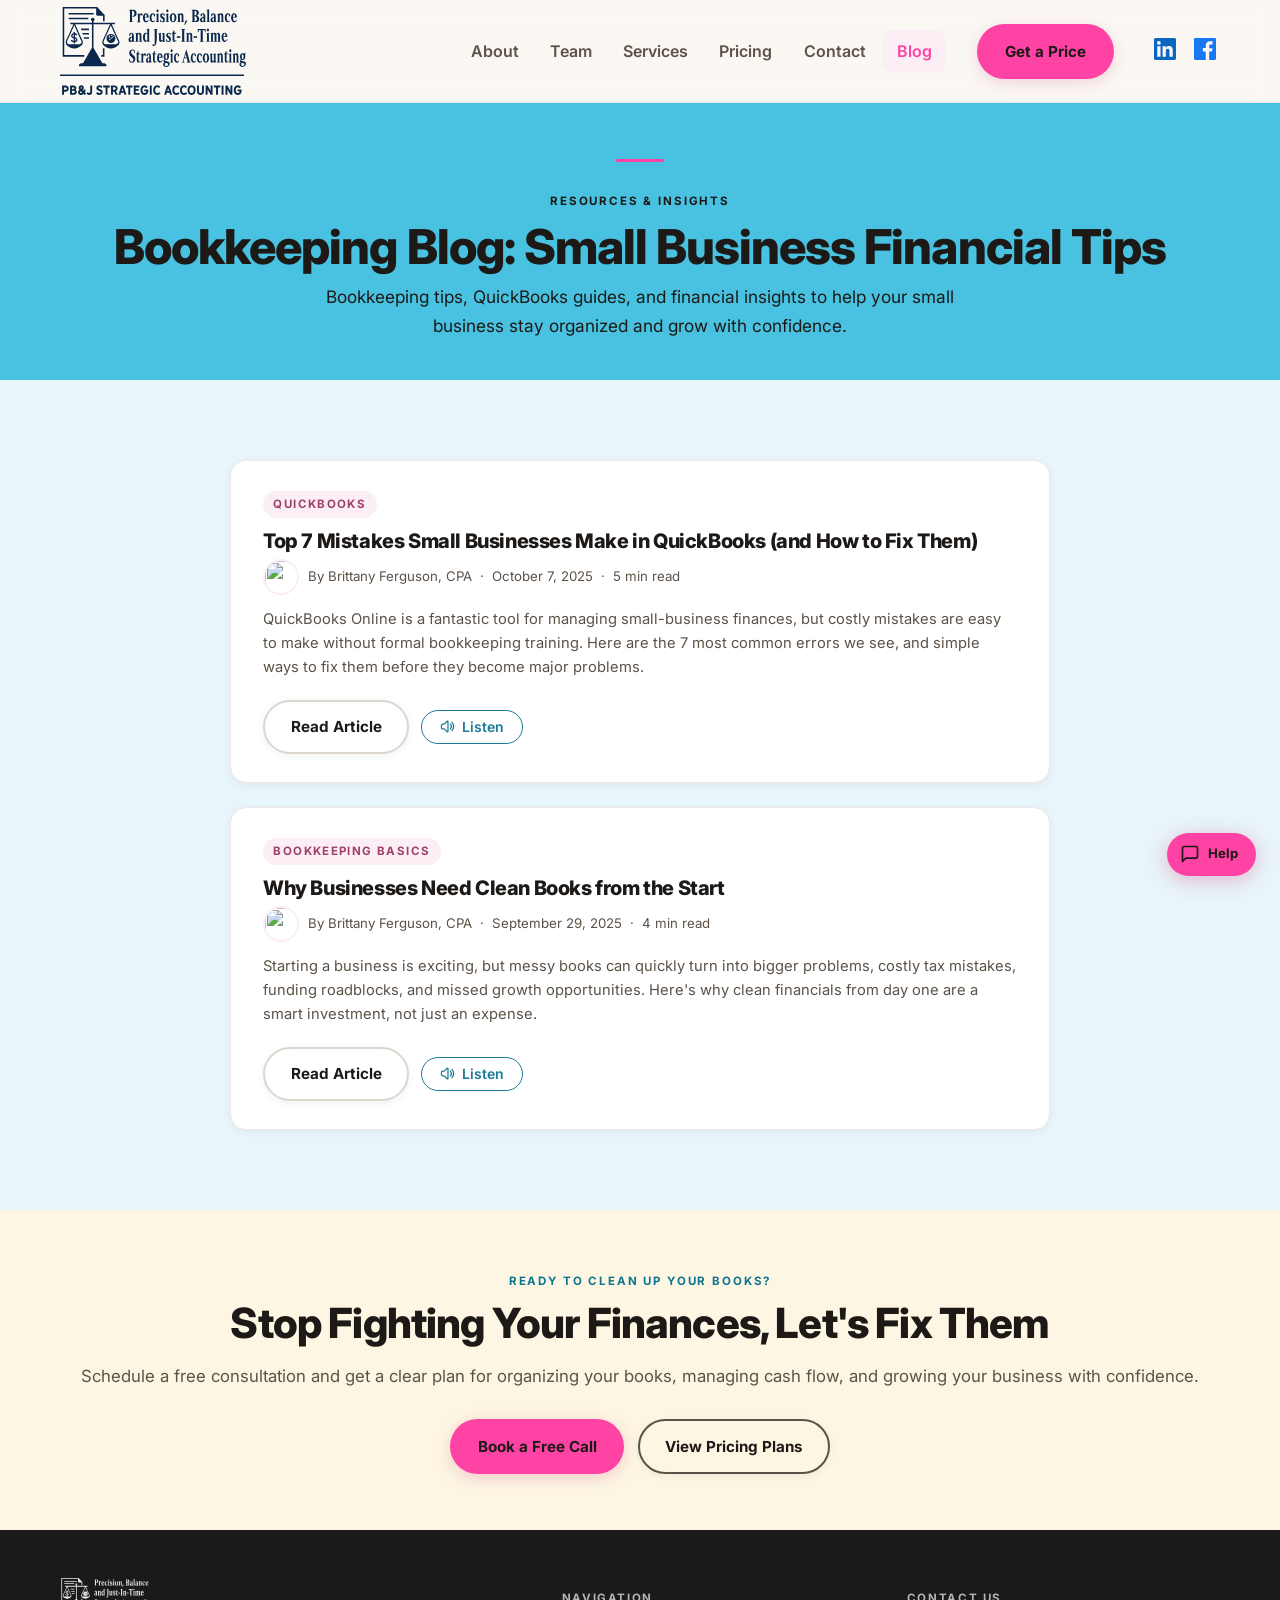
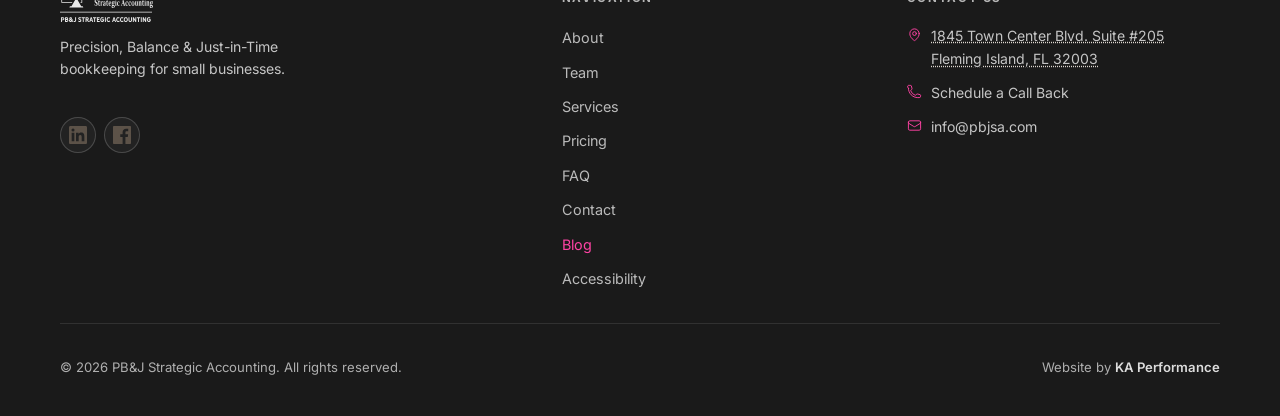
==== commit 9cac65dc: "Add KA Performance design credit to footer sitewide" ====
--- a/blog/index.html
+++ b/blog/index.html
@@ -279,6 +279,7 @@
       </div>
       <div class="footer-bottom">
         <p class="footer-copy">© 2026 PB&amp;J Strategic Accounting. All rights reserved.</p>
+        <p class="footer-credit">Website by <a href="https://ka-performancefl.com/" target="_blank" rel="noopener">KA Performance</a></p>
       </div>
     </div>
   </footer>
--- a/assets/css/styles.css
+++ b/assets/css/styles.css
@@ -163,4 +163,7 @@
 .media-toggle:hover{background:rgba(0,0,0,.78);transform:scale(1.06)}
 .media-toggle:focus-visible{outline:3px solid #fff;outline-offset:2px}
 .media-toggle--ticker{position:static;margin:0 auto 1rem;display:inline-flex;background:rgba(0,0,0,.45)}
-.media-toggle--ticker:hover{background:rgba(0,0,0,.7)}+.media-toggle--ticker:hover{background:rgba(0,0,0,.7)}
+.footer-credit{font-size:.82rem;color:rgba(255,255,255,.65)}
+.footer-credit a{color:rgba(255,255,255,.85);text-decoration:none;font-weight:600}
+.footer-credit a:hover{color:var(--pink);text-decoration:underline}
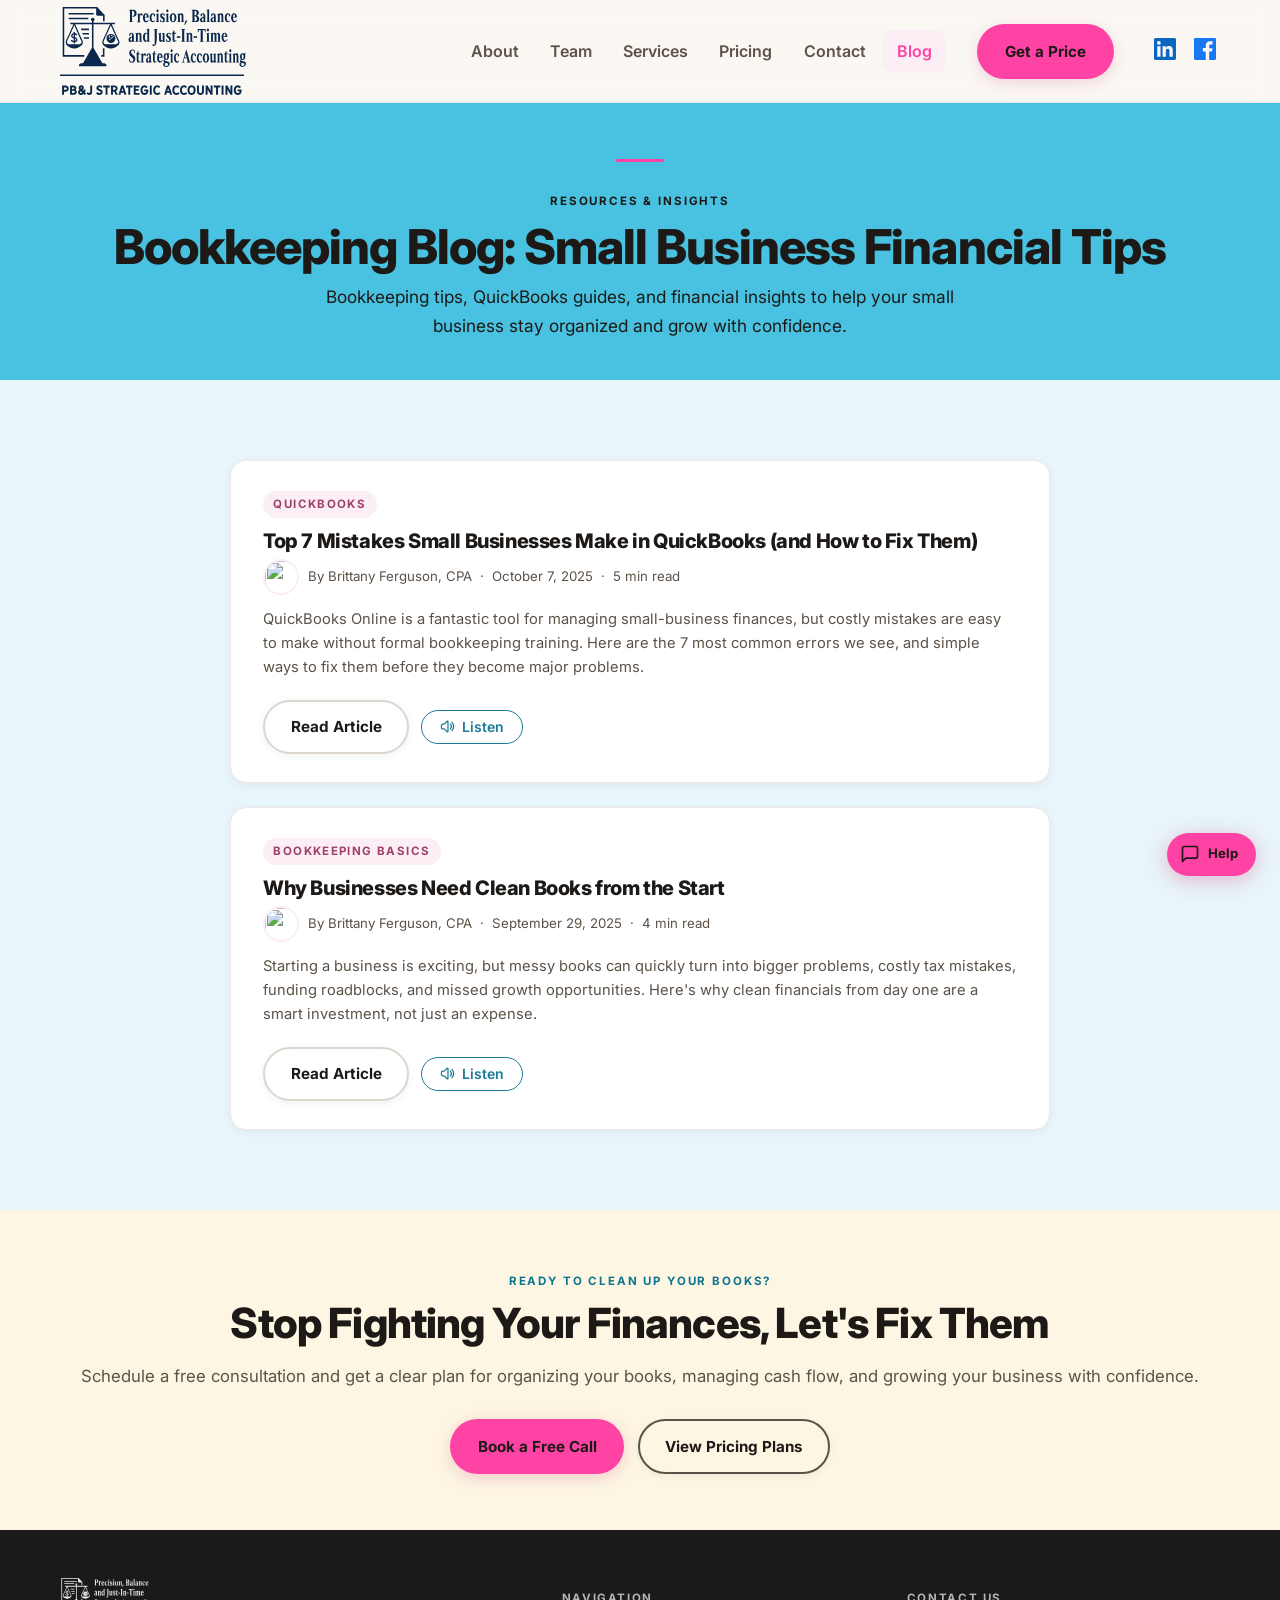
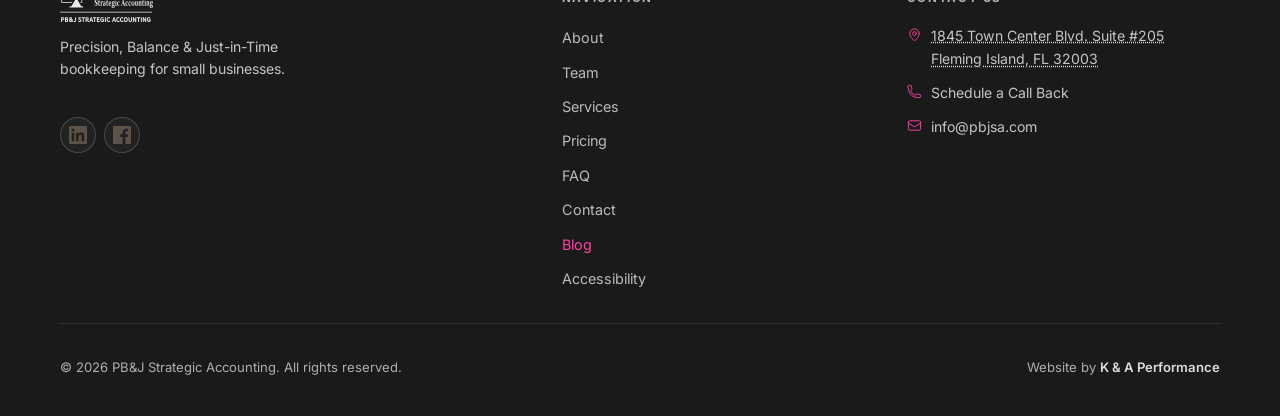
==== commit 9d25111e: "Correct footer credit to K & A Performance (accurate LLC name)" ====
--- a/blog/index.html
+++ b/blog/index.html
@@ -279,7 +279,7 @@
       </div>
       <div class="footer-bottom">
         <p class="footer-copy">© 2026 PB&amp;J Strategic Accounting. All rights reserved.</p>
-        <p class="footer-credit">Website by <a href="https://ka-performancefl.com/" target="_blank" rel="noopener">KA Performance</a></p>
+        <p class="footer-credit">Website by <a href="https://ka-performancefl.com/" target="_blank" rel="noopener">K &amp; A Performance</a></p>
       </div>
     </div>
   </footer>
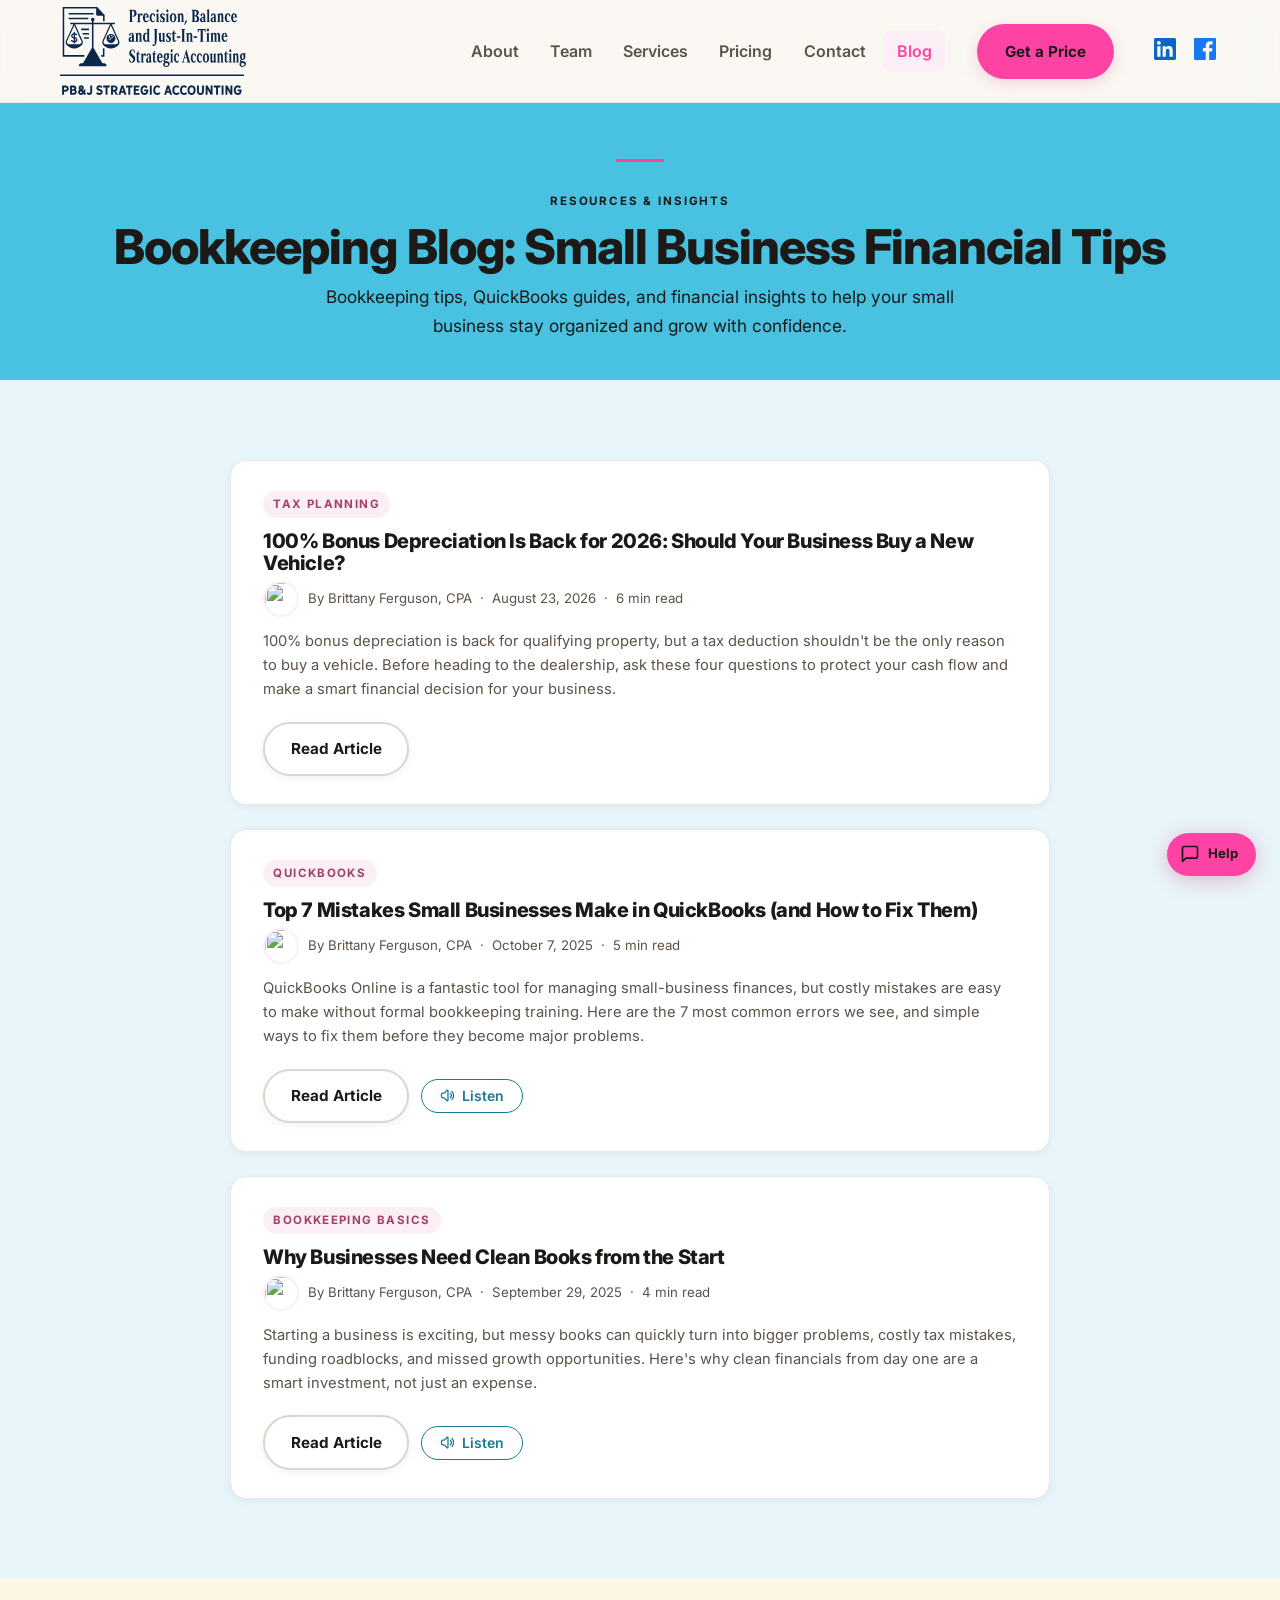
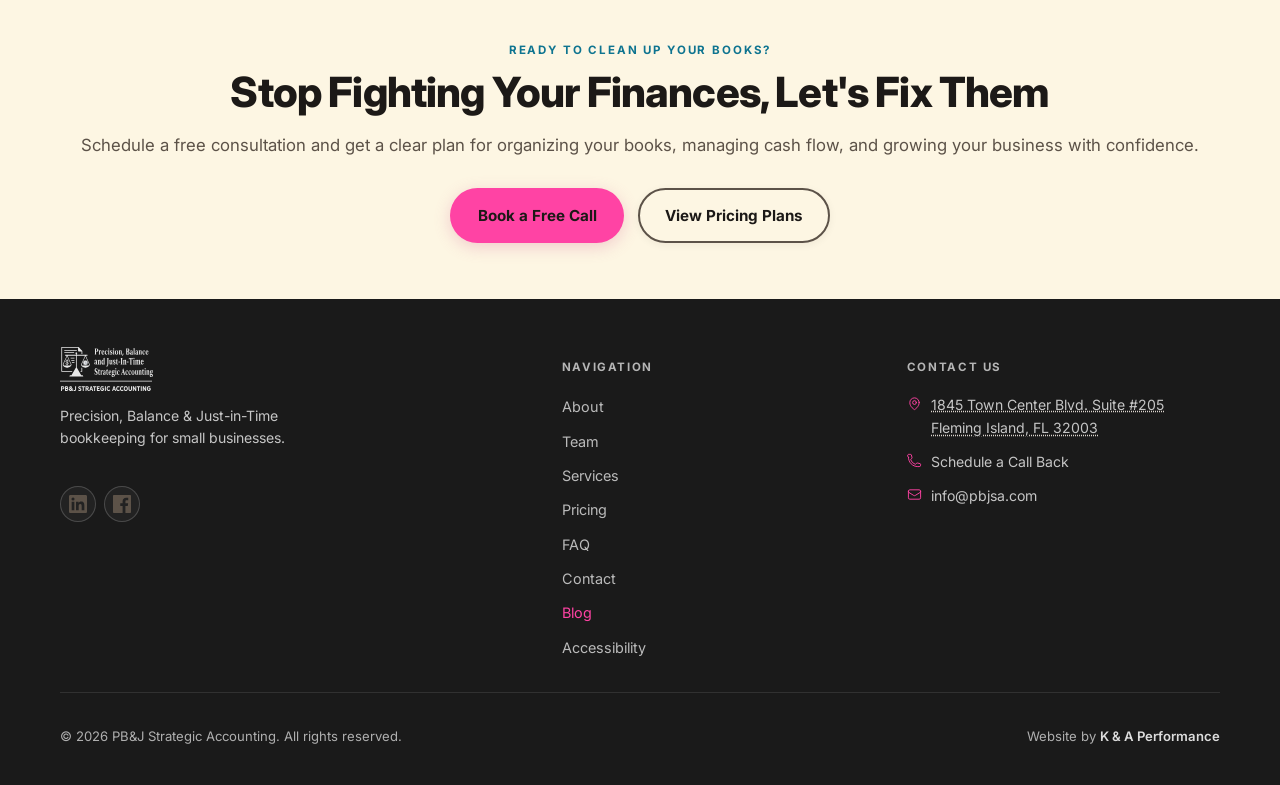
==== commit 4a41514c: "Add blog post: 100% Bonus Depreciation Is Back for 2026 (#3) * Add blog post: 100% Bonus Depreciatio" ====
--- a/blog/index.html
+++ b/blog/index.html
@@ -138,6 +138,23 @@
         <h2 id="posts-heading" class="visually-hidden">All Posts</h2>
         <div class="blog-grid" style="max-width:820px;">
 
+          <article class="blog-card" aria-labelledby="post-3-title">
+            <span class="blog-card-tag">Tax Planning</span>
+            <h2 id="post-3-title">
+              <a href="/blog/100-percent-bonus-depreciation-2026-should-your-business-buy-a-vehicle">
+                100% Bonus Depreciation Is Back for 2026: Should Your Business Buy a New Vehicle?
+              </a>
+            </h2>
+            <div class="author-row">
+              <img src="../assets/img/brittany-headshot.webp" alt="" class="author-avatar" loading="lazy">
+              <p class="post-meta">By Brittany Ferguson, CPA &nbsp;·&nbsp; <time datetime="2026-08-23">August 23, 2026</time> &nbsp;·&nbsp; 6 min read</p>
+            </div>
+            <p class="excerpt">100% bonus depreciation is back for qualifying property, but a tax deduction shouldn't be the only reason to buy a vehicle. Before heading to the dealership, ask these four questions to protect your cash flow and make a smart financial decision for your business.</p>
+            <div class="post-actions">
+              <a class="btn-secondary" href="/blog/100-percent-bonus-depreciation-2026-should-your-business-buy-a-vehicle">Read Article</a>
+            </div>
+          </article>
+
           <article class="blog-card" aria-labelledby="post-1-title">
             <span class="blog-card-tag">QuickBooks</span>
             <h2 id="post-1-title">
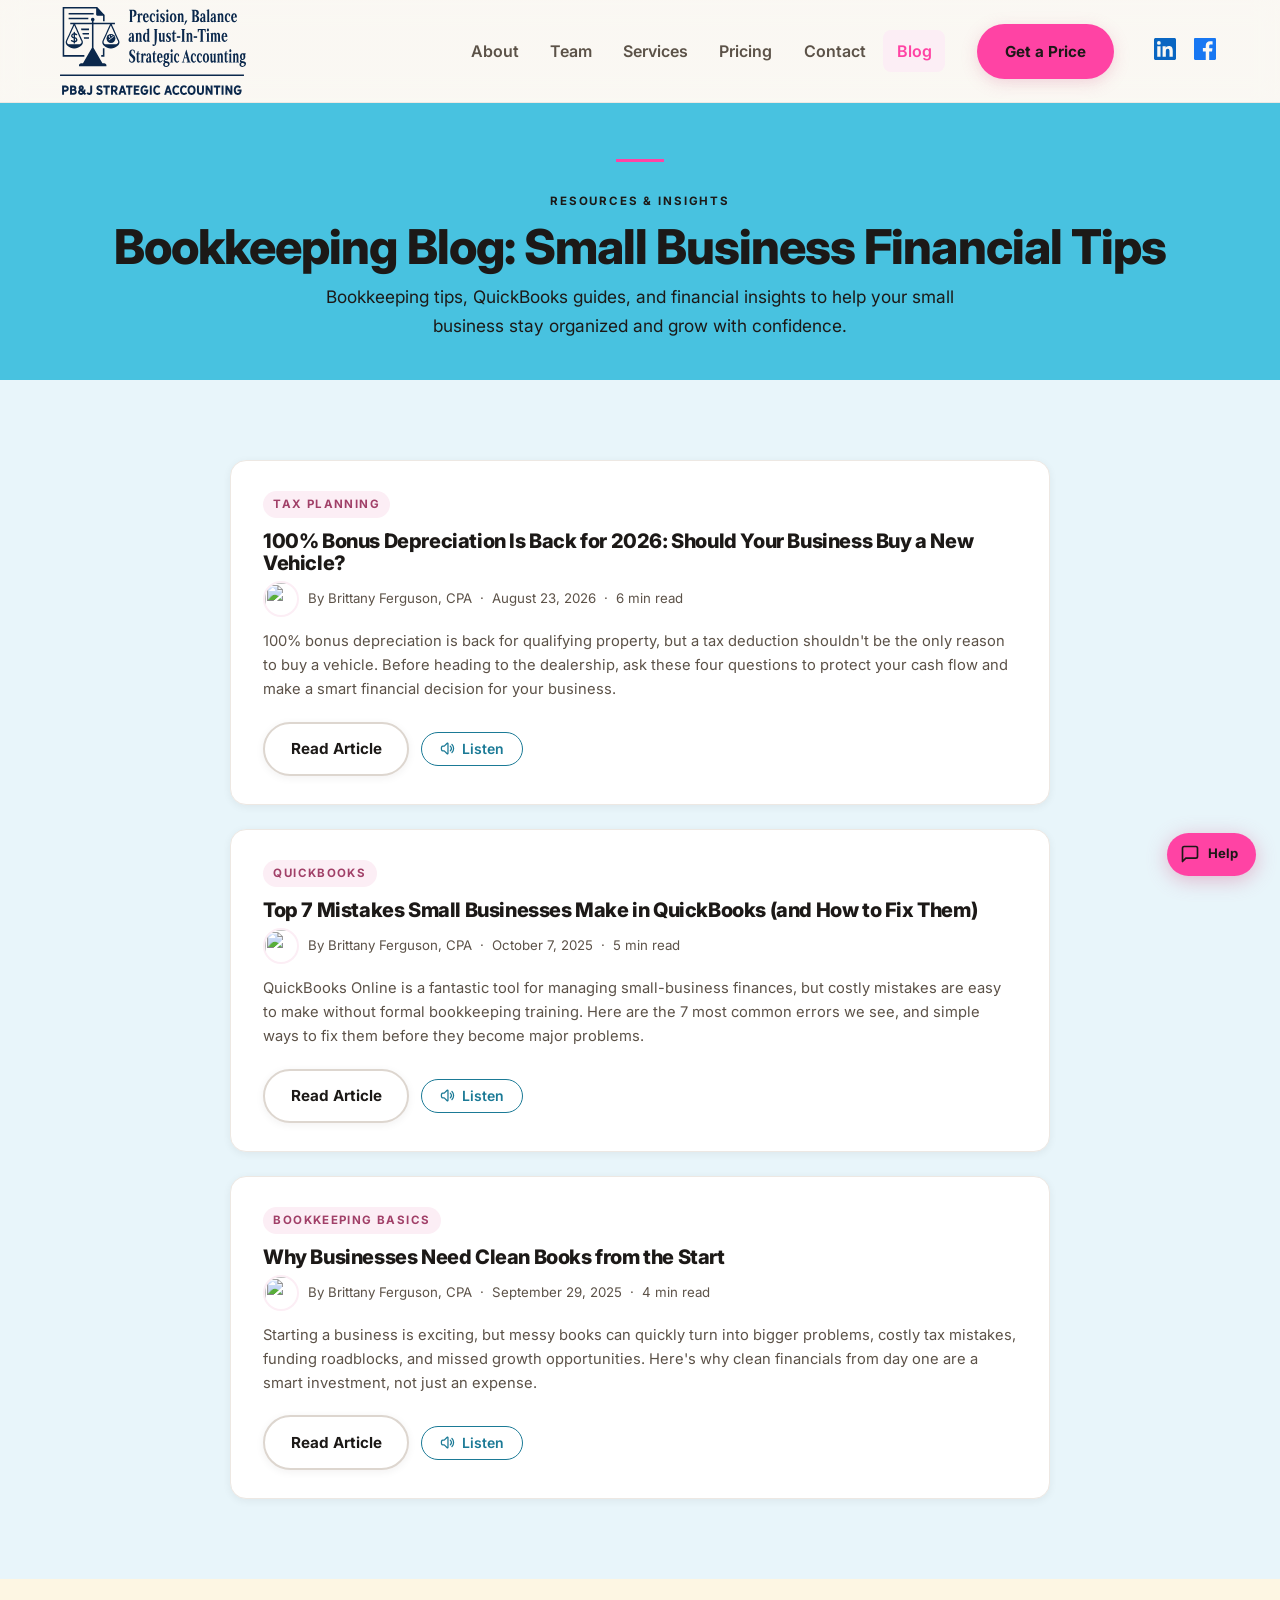
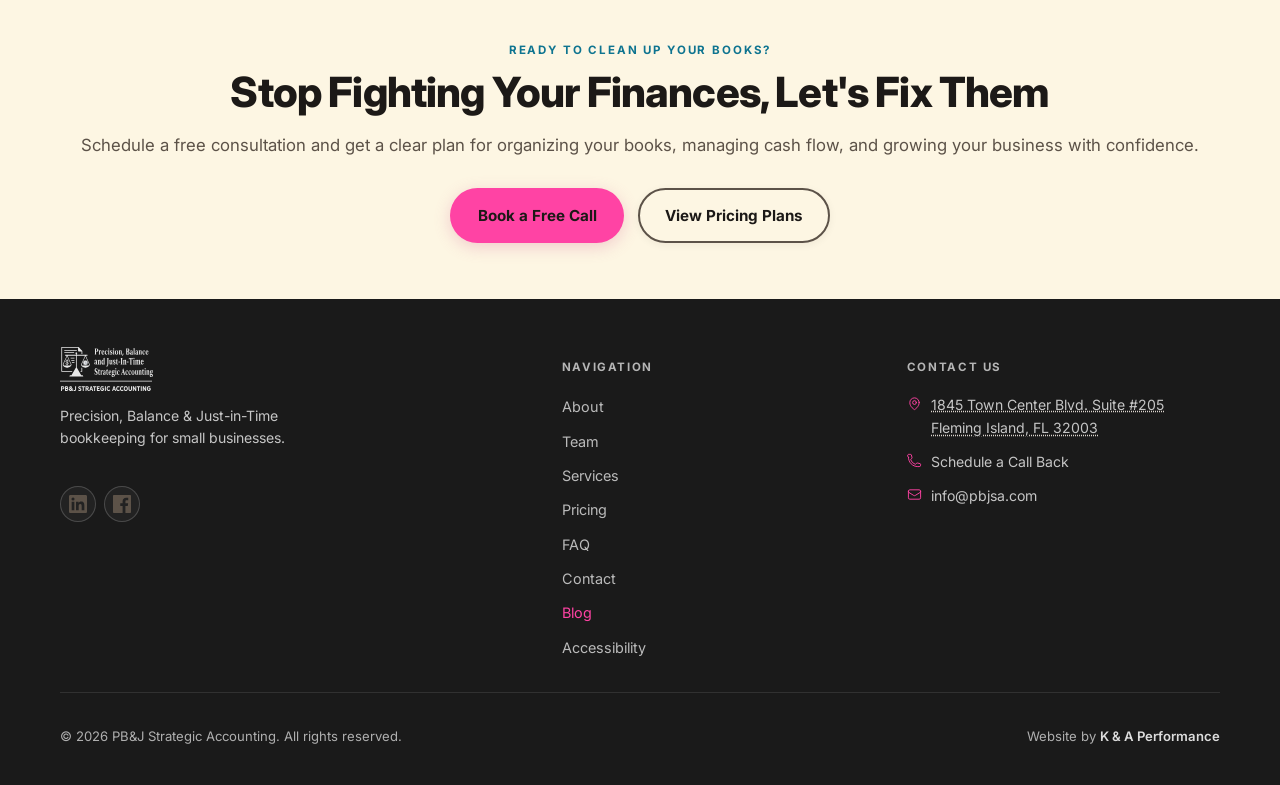
==== commit f1b4eba2: "Blog: add narration audio for the bonus depreciation post The post shipped without the audio player " ====
--- a/blog/index.html
+++ b/blog/index.html
@@ -152,6 +152,30 @@
             <p class="excerpt">100% bonus depreciation is back for qualifying property, but a tax deduction shouldn't be the only reason to buy a vehicle. Before heading to the dealership, ask these four questions to protect your cash flow and make a smart financial decision for your business.</p>
             <div class="post-actions">
               <a class="btn-secondary" href="/blog/100-percent-bonus-depreciation-2026-should-your-business-buy-a-vehicle">Read Article</a>
+              <button class="btn-listen" aria-expanded="false" aria-controls="player-3">
+                <svg xmlns="http://www.w3.org/2000/svg" width="15" height="15" fill="none" viewBox="0 0 24 24" stroke="currentColor" stroke-width="2" aria-hidden="true"><path stroke-linecap="round" stroke-linejoin="round" d="M19.114 5.636a9 9 0 0 1 0 12.728M16.463 8.288a5.25 5.25 0 0 1 0 7.424M6.75 8.25l4.72-4.72a.75.75 0 0 1 1.28.53v15.88a.75.75 0 0 1-1.28.53l-4.72-4.72H4.51c-.88 0-1.704-.507-1.938-1.354A9.009 9.009 0 0 1 2.25 12c0-.83.112-1.633.322-2.396C2.806 8.756 3.63 8.25 4.51 8.25H6.75z"/></svg>
+                Listen
+              </button>
+            </div>
+            <div class="audio-player" id="player-3" role="region" aria-label="Audio player for 100% Bonus Depreciation">
+              <audio src="../assets/audio/blog-3.mp3" preload="metadata"></audio>
+              <div class="ap-controls">
+                <button class="ap-play-btn" aria-label="Play">
+                  <svg class="ap-play-icon" xmlns="http://www.w3.org/2000/svg" width="16" height="16" fill="currentColor" viewBox="0 0 24 24" aria-hidden="true"><path d="M8 5v14l11-7z"/></svg>
+                  <svg class="ap-pause-icon" xmlns="http://www.w3.org/2000/svg" width="16" height="16" fill="currentColor" viewBox="0 0 24 24" aria-hidden="true" style="display:none"><path d="M6 19h4V5H6v14zm8-14v14h4V5h-4z"/></svg>
+                </button>
+                <div class="ap-timeline">
+                  <span class="ap-time ap-current">0:00</span>
+                  <input type="range" class="ap-progress" min="0" max="100" value="0" step="0.1" aria-label="Seek through audio">
+                  <span class="ap-time ap-duration">--:--</span>
+                </div>
+                <div class="ap-vol">
+                  <button class="ap-vol-btn" aria-label="Mute">
+                    <svg xmlns="http://www.w3.org/2000/svg" width="16" height="16" fill="none" viewBox="0 0 24 24" stroke="currentColor" stroke-width="2" aria-hidden="true"><path stroke-linecap="round" stroke-linejoin="round" d="M19.114 5.636a9 9 0 0 1 0 12.728M16.463 8.288a5.25 5.25 0 0 1 0 7.424M6.75 8.25l4.72-4.72a.75.75 0 0 1 1.28.53v15.88a.75.75 0 0 1-1.28.53l-4.72-4.72H4.51c-.88 0-1.704-.507-1.938-1.354A9.009 9.009 0 0 1 2.25 12c0-.83.112-1.633.322-2.396C2.806 8.756 3.63 8.25 4.51 8.25H6.75z"/></svg>
+                  </button>
+                  <input type="range" class="ap-vol-range" min="0" max="1" value="1" step="0.05" aria-label="Volume">
+                </div>
+              </div>
             </div>
           </article>
 
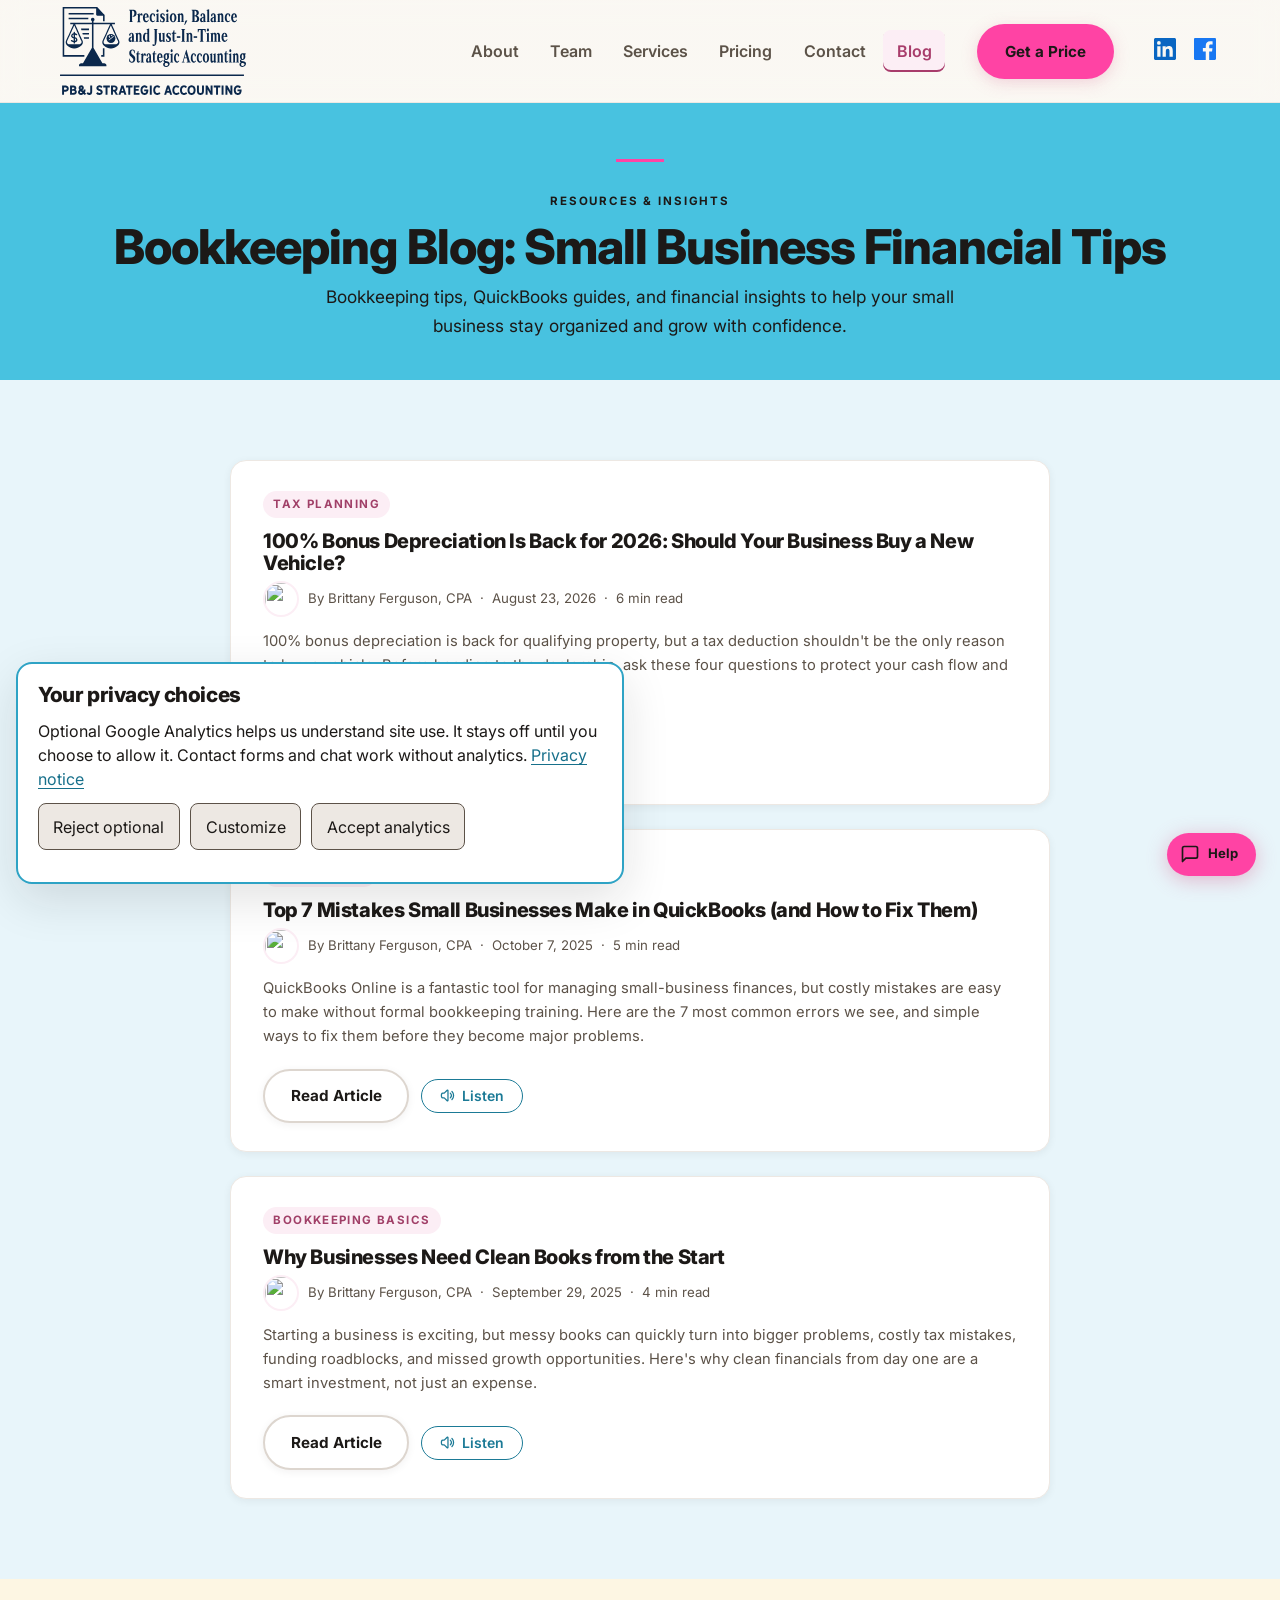
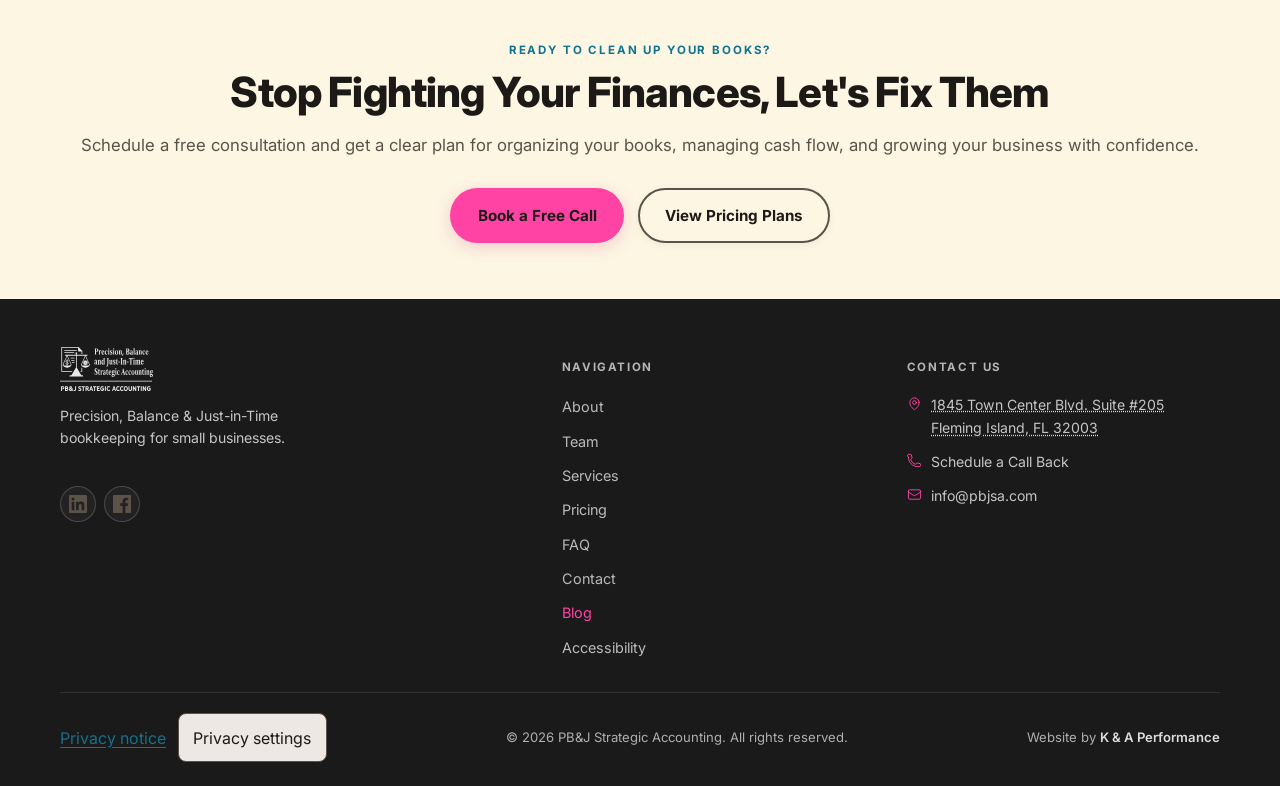
==== commit 8cc0d71d: "fix: gate optional analytics and disclose website data use" ====
--- a/blog/index.html
+++ b/blog/index.html
@@ -2,8 +2,8 @@
 <html lang="en">
 <head>
   <meta charset="utf-8">
-  <script async src="https://www.googletagmanager.com/gtag/js?id=G-K6S8TPPMMZ"></script>
-  <script>window.dataLayer=window.dataLayer||[];function gtag(){dataLayer.push(arguments);}gtag('js',new Date());gtag('config','G-K6S8TPPMMZ');</script>
+  <link rel="stylesheet" href="/assets/css/privacy.css">
+  <script src="/assets/js/privacy.js" defer></script>
   <meta name="viewport" content="width=device-width, initial-scale=1">
   <title>Bookkeeping Blog | PB&amp;J Strategic Accounting</title>
   <meta name="description" content="Bookkeeping tips, QuickBooks guides, and strategic financial advice for Clay County small business owners. Read the latest from PB&amp;J Strategic Accounting.">
@@ -13,6 +13,8 @@
   <link rel="stylesheet" href="https://fonts.googleapis.com/css2?family=Inter:wght@400;600;700&display=swap" media="print" onload="this.media='all'">
   <noscript><link rel="stylesheet" href="https://fonts.googleapis.com/css2?family=Inter:wght@400;600;700&display=swap"></noscript>
   <link rel="stylesheet" href="../assets/css/styles.css">
+  <link rel="stylesheet" href="/assets/css/pbj-buttons.css">
+  <link rel="stylesheet" href="/assets/css/pbj-footer.css">
   <link rel="canonical" href="https://pbjsa.com/blog/">
   <meta property="og:type" content="website">
   <meta property="og:url" content="https://pbjsa.com/blog/">
@@ -319,6 +321,7 @@
         </div>
       </div>
       <div class="footer-bottom">
+        <div class="privacy-footer"><a href="/privacy">Privacy notice</a><button class="privacy-settings" type="button" data-privacy-settings>Privacy settings</button></div>
         <p class="footer-copy">© 2026 PB&amp;J Strategic Accounting. All rights reserved.</p>
         <p class="footer-credit">Website by <a href="https://ka-performancefl.com/" target="_blank" rel="noopener">K &amp; A Performance</a></p>
       </div>
@@ -326,6 +329,8 @@
   </footer>
 
   <script src="../assets/js/main.js" defer></script>
+  <script src="/assets/js/pbj-buttons.js" defer></script>
+  <script src="/assets/js/pbj-eyes.js" defer></script>
   <script src="../assets/js/chat.js" defer></script>
 </body>
 </html>
--- a/assets/css/privacy.css
+++ b/assets/css/privacy.css
@@ -0,0 +1,18 @@
+.privacy-banner,.privacy-dialog{color:var(--text);background:var(--surface);border:2px solid var(--accent-dark);border-radius:var(--radius);padding:1.25rem;box-shadow:var(--shadow-lg);font-size:1rem;line-height:1.5}
+.privacy-banner{position:fixed;left:1rem;bottom:1rem;max-width:38rem;width:calc(100% - 2rem);z-index:10002;max-height:calc(100dvh - 2rem);overflow:auto}
+.privacy-banner[hidden]{display:none}
+.privacy-banner h2,.privacy-dialog h2{font-size:1.3rem;margin:0 0 .5rem}
+.privacy-banner p,.privacy-dialog p{margin:.75rem 0}
+.privacy-actions{display:flex;flex-wrap:wrap;gap:.65rem}
+.privacy-actions button,.privacy-settings{cursor:pointer;color:var(--text);background:var(--surface-2);border:1px solid var(--text-muted);border-radius:var(--radius-sm);padding:.65rem .9rem;min-height:44px;font:inherit}
+.privacy-actions button:hover,.privacy-settings:hover{background:var(--accent-light)}
+.privacy-dialog{width:min(38rem,calc(100% - 2rem));max-height:calc(100dvh - 2rem);overflow:auto}
+.privacy-dialog::backdrop{background:color-mix(in srgb,var(--text) 55%,transparent)}
+.privacy-option{display:flex;gap:.75rem;align-items:center;font-weight:700;margin:1rem 0}
+.privacy-option input{width:1.3rem;height:1.3rem}
+.privacy-footer{display:flex;flex-wrap:wrap;align-items:center;justify-content:center;gap:.75rem}
+.privacy-collection-note{font-size:.85rem;line-height:1.45;color:var(--text-muted);margin:.75rem 0;padding:.5rem}
+.privacy-copy{max-width:72ch;margin:auto;padding:8rem 1.25rem 4rem}
+.privacy-copy h2{font-size:1.5rem;margin:2rem 0 .75rem}
+.privacy-copy h1{font-size:clamp(2rem,5vw,3rem)}
+@media(max-width:480px){.privacy-actions button{flex:1 1 100%}.privacy-banner{bottom:.5rem;left:.5rem;width:calc(100% - 1rem)}.privacy-collection-note{font-size:.8rem}}
--- a/assets/css/styles.css
+++ b/assets/css/styles.css
@@ -1,4 +1,4 @@
-:root{--bg:#fdf6e3;--surface:#fff;--surface-2:#ede8e3;--surface-3:#e4ddd6;--text:#1c1917;--text-muted:#5c5248;--accent:#48c2e0;--accent-dark:#2ea3c5;--accent-light:#9fe2f0;--gold:#b8882a;--gold-bg:#fdf6e3;--dark-teal:#48c2e0;--dark-teal-2:#3ab0cc;--pink:#ff43a4;--pink-dark:#b54d7a;--pink-mid:#e8a0bc;--pink-light:#fceef5;--border:#ddd6cf;--border-light:#ede8e3;--focus:#1f6feb;--max:1160px;--radius-sm:8px;--radius:16px;--radius-lg:24px;--radius-pill:999px;--shadow-sm:0 2px 8px rgba(28,25,23,.06);--shadow:0 8px 24px rgba(28,25,23,.09);--shadow-lg:0 16px 48px rgba(28,25,23,.12);--shadow-hover:0 12px 36px rgba(28,25,23,.14);--section-y:5rem;--section-y-sm:3rem}*,*::before,*::after{box-sizing:border-box}html{scroll-behavior:smooth;-webkit-text-size-adjust:100%}body{margin:0;font-family:'Inter',Arial,Helvetica,sans-serif;font-size:1rem;line-height:1.65;color:var(--text);background:var(--bg);-webkit-font-smoothing:antialiased}img,picture,video,canvas,svg{display:block;max-width:100%}input,button,textarea,select{font:inherit}p,h1,h2,h3,h4{overflow-wrap:break-word}a{color:#17708b;text-decoration:underline;text-underline-offset:3px}a:hover{color:#0e7490}:focus-visible{outline:3px solid var(--focus);outline-offset:3px;border-radius:4px}:focus:not(:focus-visible){outline:0}.skip-link{position:fixed;top:.75rem;left:.75rem;z-index:10000;transform:translateY(calc(-100% - 1.5rem));transition:transform 150ms ease;background:var(--text);color:#fff;padding:.75rem 1.25rem;border-radius:var(--radius-sm);font-weight:700;font-size:.9rem;text-decoration:none}.skip-link:focus{transform:translateY(0)}.container{width:min(var(--max),calc(100% - 2.5rem));margin-inline:auto}.section{padding:var(--section-y) 0}.section--sm{padding:var(--section-y-sm) 0}.section--tinted{background:#E8F5FA}h1,h2,h3,h4{line-height:1.1;font-weight:800;letter-spacing:-.02em;margin-top:0}h1{font-size:clamp(2.4rem,5vw,4rem);margin-bottom:1rem}h2{font-size:clamp(1.75rem,3.5vw,2.6rem);margin-bottom:.75rem}h3{font-size:1.2rem;font-weight:700;margin-bottom:.5rem;letter-spacing:-.01em}.eyebrow{display:inline-block;font-size:.72rem;font-weight:700;letter-spacing:.16em;text-transform:uppercase;color:#0E7490;margin-bottom:.6rem}.lead{font-size:1.1rem;color:var(--text-muted);max-width:60ch;margin-top:0}.section-header{margin-bottom:2.5rem}.section-header--center{text-align:center}.section-header--center .lead{margin-inline:auto}.btn,.btn-secondary{display:inline-flex;align-items:center;gap:.5rem;padding:.8rem 1.6rem;border-radius:var(--radius-pill);font-weight:700;font-size:.95rem;text-decoration:none;border:2px solid transparent;cursor:pointer;transition:background .2s,color .2s,box-shadow .2s,transform .15s}.btn{background:var(--pink);color:#1c1917;box-shadow:0 4px 16px rgba(216,108,151,.28)}.btn:hover{background:var(--pink-dark);color:#fff;box-shadow:0 6px 20px rgba(216,108,151,.45);transform:translateY(-1px)}.btn:active{transform:translateY(0)}.btn-secondary{background:var(--surface);color:var(--text);border-color:var(--border);box-shadow:var(--shadow-sm)}.btn-secondary:hover{background:var(--pink-light);color:var(--pink-dark);border-color:var(--pink);transform:translateY(-1px)}.btn-gold{background:var(--gold);color:#1c1917;box-shadow:0 4px 16px rgba(184,136,42,.32)}.btn-gold:hover{background:var(--pink);color:#1c1917;box-shadow:0 6px 20px rgba(216,108,151,.38);transform:translateY(-1px)}.btn-row{display:flex;flex-wrap:wrap;gap:.85rem;margin-top:1.75rem}.site-header{position:sticky;top:0;z-index:100;background:linear-gradient(rgba(250,248,244,.90),rgba(250,248,244,.90)),url('../img/header-image.webp') center / cover no-repeat;backdrop-filter:blur(12px);-webkit-backdrop-filter:blur(12px);border-bottom:1px solid var(--border-light)}.header-inner{display:flex;align-items:center;gap:1.5rem;padding:.45rem 0}.brand{display:flex;align-items:center;gap:.75rem;text-decoration:none;color:var(--text);font-weight:800;font-size:1rem;flex-shrink:0;letter-spacing:-.02em}.brand:hover{color:var(--accent)}.brand:hover .logo-badge{transform:scale(1.05)}.logo-badge{width:42px;height:42px;border-radius:12px;background:linear-gradient(135deg,#48c2e0 0,#2ea3c5 100%);display:grid;place-items:center;color:#fff;font-weight:800;font-size:.85rem;letter-spacing:.03em;flex-shrink:0;transition:transform .2s;box-shadow:0 4px 12px rgba(139,77,47,.30)}.primary-nav{margin-left:auto}.nav-list{display:flex;gap:.25rem;align-items:center;padding:0;margin:0;list-style:none}.nav-list a{display:block;padding:.5rem .85rem;border-radius:var(--radius-sm);text-decoration:none;color:var(--text-muted);font-weight:600;font-size:1rem;transition:color .2s,background .2s}.nav-list a:hover{color:#0d6b85;background:var(--surface-2)}.nav-list a[aria-current="page"]{color:var(--accent);background:var(--surface-3)}.nav-cta{margin-left:.5rem}.hamburger{display:none;flex-direction:column;justify-content:center;gap:5px;width:44px;height:44px;background:transparent;border:2px solid var(--border);border-radius:var(--radius-sm);cursor:pointer;padding:8px;margin-left:auto;transition:border-color .2s}.hamburger:hover{border-color:var(--accent)}.hamburger span{display:block;height:2px;width:100%;background:var(--text);border-radius:2px;transition:transform .3s,opacity .3s}.hamburger[aria-expanded="true"] span:nth-child(1){transform:translateY(7px) rotate(45deg)}.hamburger[aria-expanded="true"] span:nth-child(2){opacity:0;transform:scaleX(0)}.hamburger[aria-expanded="true"] span:nth-child(3){transform:translateY(-7px) rotate(-45deg)}.mobile-nav{display:none;position:fixed;inset:0;z-index:99;background:rgba(28,25,23,.5)}.mobile-nav.is-open{display:block}.mobile-nav-panel{position:absolute;top:0;right:0;bottom:0;width:min(320px,85vw);background:var(--surface);padding:1.5rem;overflow-y:auto;box-shadow:var(--shadow-lg);display:flex;flex-direction:column;gap:1rem}.mobile-nav-header{display:flex;align-items:center;justify-content:space-between;padding-bottom:1rem;border-bottom:1px solid var(--border-light)}.mobile-nav-close{background:transparent;border:2px solid var(--border);border-radius:var(--radius-sm);width:44px;height:44px;cursor:pointer;display:grid;place-items:center;font-size:1.2rem;color:var(--text-muted);transition:border-color .2s,color .2s}.mobile-nav-close:hover{border-color:var(--accent);color:var(--accent)}.mobile-nav-list{list-style:none;padding:0;margin:0;display:flex;flex-direction:column;gap:.25rem}.mobile-nav-list a{display:block;padding:.85rem 1rem;border-radius:var(--radius-sm);text-decoration:none;font-weight:600;color:var(--text);transition:background .2s,color .2s}.mobile-nav-list a:hover,.mobile-nav-list a[aria-current="page"]{background:var(--surface-2);color:#0d6b85}.hero{padding:4.5rem 0 3rem}.hero-grid{display:grid;grid-template-columns:1fr 1fr;gap:3rem;align-items:center}.hero-content .eyebrow{margin-bottom:.85rem}.hero-content h1{margin-bottom:1.1rem}.hero-media-grid{display:grid;grid-template-columns:1fr 1fr;grid-template-rows:auto auto;gap:1rem}.trust-strip{background:var(--surface);border-top:1px solid var(--border-light);border-bottom:1px solid var(--border-light);padding:1.5rem 0}.trust-strip-inner{display:flex;flex-wrap:wrap;gap:1rem 3rem;align-items:center;justify-content:center}.trust-stat{display:flex;flex-direction:column;align-items:center;text-align:center;gap:.1rem}.trust-stat-value{font-size:1.75rem;font-weight:800;color:#0E7490;line-height:1}.trust-stat-label{font-size:.78rem;color:var(--text-muted);font-weight:600;letter-spacing:.04em;text-transform:uppercase}.trust-divider{width:1px;height:36px;background:var(--border)}.page-hero{padding:3.5rem 0 2.5rem;background:var(--dark-teal);border-bottom:0;text-align:center}.page-hero h1{font-size:clamp(2rem,4vw,3rem);margin-bottom:.6rem;color:var(--text)}.page-hero p{color:var(--text);font-size:1.08rem;max-width:60ch;margin:0 auto}.page-hero .eyebrow,.page-hero .kicker{color:var(--text)}.page-hero a{color:var(--text)}.card{background:var(--surface);border:1px solid var(--border-light);border-radius:var(--radius);box-shadow:var(--shadow-sm);padding:1.75rem;transition:box-shadow .25s,transform .25s}.card:hover{box-shadow:var(--shadow-hover);transform:translateY(-3px)}.services-grid{display:grid;grid-template-columns:repeat(3,1fr);gap:1.25rem}.service-card{background:var(--surface);border:1px solid var(--border-light);border-radius:var(--radius);padding:1.75rem;box-shadow:var(--shadow-sm);transition:box-shadow .25s,transform .25s}.service-card:hover{box-shadow:var(--shadow-hover);transform:translateY(-3px)}.service-icon{width:48px;height:48px;border-radius:12px;background:var(--surface-2);display:grid;place-items:center;margin-bottom:1rem;color:#0E7490;flex-shrink:0}.service-icon svg{width:24px;height:24px}.service-icon:has(.service-icon-img){background:0;width:72px;height:72px}.service-icon-img{width:100%;height:100%;object-fit:contain}.service-card h2{font-size:1.1rem;margin-bottom:.5rem}.service-card p{font-size:.92rem;color:var(--text-muted);margin:0;line-height:1.6}.testimonials-grid{display:grid;grid-template-columns:repeat(2,1fr);gap:1.5rem}.quote-card{background:var(--surface);border:1px solid var(--border-light);border-radius:var(--radius);padding:2rem;box-shadow:var(--shadow-sm);position:relative}.quote-card::before{content:'\201C';position:absolute;top:.85rem;left:1.5rem;font-size:3.25rem;line-height:1;color:var(--accent-light);opacity:.35;font-family:Georgia,serif;pointer-events:none}.quote-card blockquote{margin:0 0 1.25rem;padding-top:2rem;font-size:.97rem;color:var(--text);line-height:1.7;font-style:italic}.quote-card blockquote::before{content:''}.quote-author{display:flex;align-items:center;gap:.75rem}.quote-avatar{width:40px;height:40px;border-radius:50%;background:linear-gradient(135deg,var(--accent-light),var(--accent));display:grid;place-items:center;color:#fff;font-weight:700;font-size:.85rem;flex-shrink:0;object-fit:cover}.quote-author-name{font-weight:700;font-size:.92rem;margin:0}.quote-author-loc{font-size:.82rem;color:var(--text-muted);margin:0}.google-rating-summary{display:flex;align-items:center;justify-content:center;gap:.75rem;margin-bottom:2rem;font-size:1rem;color:var(--text-muted)}.google-rating-summary .rating-score{font-size:1.75rem;font-weight:700;color:var(--text);line-height:1}.google-rating-summary .rating-stars svg{width:18px;height:18px;fill:#fbbc04;display:inline-block;vertical-align:middle}.google-rating-summary .rating-count{font-size:.88rem;color:#4e443a}#see-all-reviews-link{color:#4e443a}@keyframes ticker-scroll{from{transform:translateX(0)}to{transform:translateX(-50%)}}.reviews-ticker-wrap{overflow:hidden;mask-image:linear-gradient(to right,transparent 0,black 8%,black 92%,transparent 100%);-webkit-mask-image:linear-gradient(to right,transparent 0,black 8%,black 92%,transparent 100%);margin:0 -1rem}.reviews-ticker{display:flex;gap:1rem;width:max-content;animation:ticker-scroll 40s linear infinite}.reviews-ticker:hover{animation-play-state:paused}.reviews-ticker:focus-within{animation-play-state:paused}.reviews-ticker.is-paused{animation-play-state:paused!important}.reviews-ticker .quote-card{width:280px;flex-shrink:0;cursor:pointer;transition:transform .2s,box-shadow .2s;padding:1.25rem}.reviews-ticker .quote-card:hover{transform:translateY(-3px);box-shadow:0 8px 24px rgba(0,0,0,.1)}.reviews-ticker .quote-card blockquote{display:-webkit-box;-webkit-line-clamp:3;-webkit-box-orient:vertical;overflow:hidden;font-size:.88rem;margin-bottom:.85rem;padding-top:1.75rem}.reviews-ticker .quote-card::before{font-size:2.5rem;top:.6rem;left:1rem}.review-star-row{display:flex;align-items:center;gap:.2rem;margin-bottom:.5rem}.review-star-row svg{width:13px;height:13px;fill:#fbbc04}.review-expand-hint{font-size:.75rem;color:var(--text-muted);margin-top:.5rem;font-style:italic}.reviews-loading{color:var(--text-muted);font-style:italic;padding:2rem}.reviews-google-link{text-align:center;margin-top:1.5rem}.reviews-google-link a{font-size:.85rem;color:var(--text-muted);text-decoration:underline;text-underline-offset:3px}.reviews-google-link a:hover{color:var(--pink)}.review-modal-backdrop{position:fixed;inset:0;background:rgba(10,20,30,.7);backdrop-filter:blur(4px);z-index:1000;display:flex;align-items:center;justify-content:center;padding:1.5rem}.review-modal-backdrop[hidden]{display:none}.review-modal{background:var(--surface);border-radius:var(--radius);padding:2rem;max-width:520px;width:100%;position:relative;box-shadow:0 24px 64px rgba(0,0,0,.35);max-height:90vh;overflow-y:auto}.review-modal-close{position:absolute;top:1rem;right:1rem;background:0;border:0;font-size:1.5rem;line-height:1;cursor:pointer;color:var(--text-muted);padding:.25rem .5rem}.review-modal-close:hover{color:var(--text)}.review-modal-stars{display:flex;gap:.25rem;margin-bottom:1rem}.review-modal-stars svg{width:18px;height:18px;fill:#fbbc04}.review-modal-text{font-style:italic;color:var(--text);line-height:1.75;font-size:1rem;margin:0 0 1rem;padding:0}.review-modal--all{max-width:600px;max-height:80vh;overflow-y:auto}.review-modal-all-heading{font-size:1.2rem;margin:0 0 1.5rem;padding-right:2rem}.all-review-item{border-bottom:1px solid var(--border-light);padding:1.25rem 0}.all-review-item:last-child{border-bottom:0}.all-review-item .review-star-row{margin-bottom:.5rem}.all-review-item blockquote{font-style:italic;color:var(--text);line-height:1.7;font-size:.95rem;margin:0 0 .75rem}.all-review-item .quote-author{gap:.6rem}.all-review-item .quote-avatar{width:34px;height:34px;font-size:.78rem}.pricing-grid{display:grid;grid-template-columns:repeat(3,1fr);gap:1.25rem}.price-card{background:#fbf3e2;border:3px solid #c4882a;border-radius:48% 48% 8px 8px / 38px 38px 8px 8px;padding:2.5rem 1.75rem 1.75rem;box-shadow:var(--shadow-sm);display:flex;flex-direction:column;transition:box-shadow .25s,transform .25s}.price-card:hover{box-shadow:var(--shadow-hover);transform:translateY(-3px)}.price-card--featured{border-color:var(--gold);border-width:3px;background:#fff;box-shadow:0 8px 32px rgba(184,136,42,.22);position:relative}.price-card--featured:hover{box-shadow:0 16px 48px rgba(184,136,42,.30)}.price-badge{display:inline-block;background:var(--gold);color:#1c1917;font-size:.7rem;font-weight:700;letter-spacing:.1em;text-transform:uppercase;padding:.3rem .7rem;border-radius:var(--radius-pill);margin-bottom:.85rem}.price-card h2{font-size:1.2rem;margin-bottom:.2rem}.price-tagline{font-size:.88rem;color:var(--text-muted);font-style:italic;margin:0 0 1rem}.price-amount{font-size:1.65rem;font-weight:800;color:#146a82;margin:.75rem 0 1rem;line-height:1}.price-card ul{padding-left:0;margin:0 0 1.25rem;list-style:none;display:flex;flex-direction:column;gap:.45rem;flex:1}.price-card ul li{display:flex;gap:.6rem;align-items:flex-start;font-size:.88rem;color:var(--text-muted)}.price-card ul li::before{content:'';display:inline-block;width:16px;height:16px;background-image:url("data:image/svg+xml,%3Csvg%20xmlns='http://www.w3.org/2000/svg'%20viewBox='0%200%2016%2016'%20fill='%231F8DAB'%3E%3Cpath%20d='M13.78%204.22a.75.75%200%200%201%200%201.06l-7.25%207.25a.75.75%200%200%201-1.06%200L2.22%209.28a.75.75%200%200%201%201.06-1.06L6%2010.94l6.72-6.72a.75.75%200%200%201%201.06%200z'/%3E%3C/svg%3E");background-repeat:no-repeat;background-position:center;flex-shrink:0;margin-top:2px}.price-card--featured ul li::before{background-image:url("data:image/svg+xml,%3Csvg%20xmlns='http://www.w3.org/2000/svg'%20viewBox='0%200%2016%2016'%20fill='%23B8882A'%3E%3Cpath%20d='M13.78%204.22a.75.75%200%200%201%200%201.06l-7.25%207.25a.75.75%200%200%201-1.06%200L2.22%209.28a.75.75%200%200%201%201.06-1.06L6%2010.94l6.72-6.72a.75.75%200%200%201%201.06%200z'/%3E%3C/svg%3E")}.price-card p.feature-group-label{font-size:.78rem;font-weight:700;color:var(--text-body);margin:.5rem 0 .35rem;letter-spacing:.02em}.price-card ul li.feature-label{font-weight:700;color:var(--text-body);margin-top:.5rem}.price-card ul li.feature-label:first-child{margin-top:0}.price-card ul li.feature-sub{padding-left:1rem;font-size:.84rem}.price-card ul li.feature-sub::before{content:'';width:12px;height:12px;background-image:url("data:image/svg+xml,%3Csvg%20xmlns='http://www.w3.org/2000/svg'%20viewBox='0%200%2016%2016'%3E%3Ccircle%20cx='8'%20cy='8'%20r='2.5'%20fill='%231F8DAB'/%3E%3C/svg%3E");background-repeat:no-repeat;background-position:center;flex-shrink:0;margin-top:4px}.price-card .price-note{font-size:.82rem;color:var(--text-muted);margin:0 0 1rem;line-height:1.5}.price-card .btn,.price-card .btn-secondary,.price-card .btn-gold{width:100%;justify-content:center}.pricing-specialty{display:grid;grid-template-columns:repeat(2,1fr);gap:1.25rem;margin-top:1.25rem}.pricing-copy{max-width:70ch;margin:0 auto}.pricing-copy h2{margin-top:1.5rem}.pricing-copy p{color:var(--text-muted)}.why-choose-section{background:var(--surface-2)}.why-choose-header{text-align:center;margin-bottom:3rem}.why-choose-title{font-size:clamp(2.4rem,5vw,3.6rem);font-weight:800;letter-spacing:-.03em;line-height:1.1;margin:.4rem 0 .9rem;background:linear-gradient(135deg,var(--text) 0,var(--accent) 100%);-webkit-background-clip:text;-webkit-text-fill-color:transparent;background-clip:text}.why-choose-lead{color:var(--text-muted);font-size:1.1rem;max-width:50ch;margin:0 auto}.why-choose-grid{display:grid;grid-template-columns:1fr 1fr;gap:1.5rem;align-items:stretch}.why-choose-card{background:var(--surface);border:1px solid var(--border-light);border-radius:var(--radius-lg);padding:2rem 2rem 1.75rem;box-shadow:var(--shadow-sm);display:flex;flex-direction:column}.why-choose-card-promise{margin-top:auto;padding-top:1.5rem;border-top:1px solid var(--border-light);display:flex;align-items:center;gap:.5rem;font-size:.875rem;font-weight:600;color:#0E7490}.why-choose-card-promise svg{width:16px;height:16px;flex-shrink:0}.why-choose-card-icon{width:48px;height:48px;border-radius:14px;background:linear-gradient(135deg,#48c2e0 0,#2ea3c5 100%);display:grid;place-items:center;color:#fff;margin-bottom:1.1rem}.why-choose-card-icon svg{width:24px;height:24px}.why-choose-card h3{font-size:1.2rem;font-weight:800;margin:0 0 .85rem;color:var(--text)}.why-choose-card p{color:var(--text-muted);font-size:.95rem;line-height:1.7;margin:0 0 .75rem}.why-choose-card p:last-child{margin-bottom:0}@media(max-width:680px){.why-choose-grid{grid-template-columns:1fr}.why-choose-title{font-size:2.4rem}}.about-grid{display:grid;grid-template-columns:1fr 1fr;gap:3rem;align-items:center}.story-block{background:var(--surface);border:1px solid var(--border-light);border-radius:var(--radius-lg);padding:2.5rem;box-shadow:var(--shadow-sm)}.story-block p{color:var(--text-muted);margin-bottom:1rem}.story-block p:last-child{margin-bottom:0}.cred-list{list-style:none;padding:0;margin:1.25rem 0 0;display:flex;flex-direction:column;gap:.6rem}.cred-list li{display:flex;align-items:center;gap:.75rem;font-size:.95rem;font-weight:600}.cred-dot{width:8px;height:8px;border-radius:50%;background:var(--accent);flex-shrink:0}.contact-grid{display:grid;grid-template-columns:1fr 1.2fr;gap:2.5rem;align-items:start}.contact-portrait{display:flex;align-items:center;gap:1rem;margin-bottom:1.5rem}.contact-portrait-img{width:80px;height:80px;border-radius:50%;object-fit:cover;object-position:top center;border:3px solid var(--surface);box-shadow:0 0 0 3px var(--pink-light),var(--shadow);flex-shrink:0}.contact-portrait-caption{display:flex;flex-direction:column;gap:.2rem}.contact-portrait-caption strong{font-size:1rem;color:var(--text)}.contact-portrait-caption span{font-size:.82rem;color:var(--text-muted)}.chat-widget{position:fixed;bottom:1.5rem;right:1.5rem;z-index:600;font-family:var(--font-body)}.chat-toggle{display:flex;align-items:center;gap:.5rem;padding:.68rem 1.1rem .68rem .85rem;border-radius:var(--radius-pill);border:0;background:var(--pink);color:#1c1917;font-size:.82rem;font-weight:700;font-family:inherit;cursor:pointer;box-shadow:0 4px 20px rgba(216,108,151,.45);transition:background .18s,transform .15s,box-shadow .18s}.chat-toggle:hover{background:var(--pink-dark);transform:translateY(-2px);box-shadow:0 6px 28px rgba(216,108,151,.55)}.chat-toggle:focus-visible{outline:2px solid var(--focus);outline-offset:3px}.chat-toggle-label{font-size:.82rem}.chat-panel{position:absolute;bottom:calc(100% + 12px);right:0;width:340px;max-height:500px;background:var(--surface);border:1px solid var(--border);border-radius:var(--radius-lg);box-shadow:0 24px 64px rgba(0,0,0,.18);display:flex;flex-direction:column;overflow:hidden;opacity:0;transform:translateY(14px) scale(.97);pointer-events:none;visibility:hidden;transition-property:opacity,transform,visibility;transition-duration:.22s;transition-timing-function:cubic-bezier(.4,0,.2,1)}.chat-panel.is-open{opacity:1;transform:translateY(0) scale(1);pointer-events:all;visibility:visible}.chat-header{display:flex;align-items:center;gap:.75rem;padding:.9rem 1rem;background:linear-gradient(135deg,#2c3d5a 0,#1b2c42 100%);color:#fff;flex-shrink:0}.chat-header-avatar{width:42px;height:42px;border-radius:50%;overflow:hidden;flex-shrink:0;border:2px solid rgba(255,255,255,.25)}.chat-avatar-img{width:100%;height:100%;object-fit:cover;object-position:top center;display:block}.chat-header-info{flex:1;min-width:0}.chat-name{font-size:.88rem;font-weight:700;margin:0;line-height:1.2}.chat-status{font-size:.72rem;margin:.18rem 0 0;opacity:.85;display:flex;align-items:center;gap:.35rem}.chat-close{background:0;border:0;cursor:pointer;padding:.3rem;color:rgba(255,255,255,.65);display:flex;align-items:center;border-radius:4px;transition:color .15s;flex-shrink:0}.chat-close:hover{color:#fff}.chat-messages{flex:1;overflow-y:auto;padding:1rem;display:flex;flex-direction:column;gap:.65rem;scroll-behavior:smooth}.chat-msg{animation:msg-slide .18s ease}@keyframes msg-slide{from{opacity:0;transform:translateY(6px)}to{opacity:1;transform:none}}.chat-msg p{margin:0;font-size:.875rem;line-height:1.55;padding:.6rem .9rem;border-radius:16px;display:inline-block;max-width:100%;word-break:break-word}.chat-msg--bot{align-self:flex-start;max-width:90%}.chat-msg--bot p{background:#efe6dc;color:var(--text);border-bottom-left-radius:4px}.chat-msg--bot p a{color:#17708b;font-weight:600;text-decoration:underline;text-underline-offset:2px}.chat-msg--user{align-self:flex-end;max-width:85%}.chat-msg--user p{background:#1b7a96;color:#fff;border-bottom-right-radius:4px}.chat-chips{display:flex;flex-wrap:wrap;gap:.4rem;margin-top:.1rem}.chat-chip{font-family:inherit;font-size:.78rem;font-weight:500;padding:.35rem .75rem;border-radius:99px;border:1.5px solid #1b7a96;background:transparent;color:#1b7a96;cursor:pointer;transition:background .15s,color .15s}.chat-chip:hover{background:#1b7a96;color:#fff}.chat-typing{display:inline-flex;align-items:center;gap:4px;padding:.65rem .9rem;background:#d8ccbe;border-radius:16px;border-bottom-left-radius:4px}.chat-typing span{width:6px;height:6px;border-radius:50%;background:var(--accent);opacity:.5;animation:typing-bounce .9s ease-in-out infinite}.chat-typing span:nth-child(2){animation-delay:.15s}.chat-typing span:nth-child(3){animation-delay:.30s}@keyframes typing-bounce{0%,60%,100%{transform:none;opacity:.5}30%{transform:translateY(-5px);opacity:1}}.chat-form{display:flex;align-items:center;gap:.5rem;padding:.75rem;border-top:1px solid var(--border);background:var(--surface);flex-shrink:0}.chat-input{flex:1;border:1px solid var(--border);border-radius:var(--radius-pill);padding:.52rem .9rem;font-family:inherit;font-size:.875rem;color:var(--text);background:var(--surface);transition:border-color .15s,box-shadow .15s}.chat-input:focus-visible{outline:3px solid var(--focus);outline-offset:2px}.chat-input:focus{border-color:var(--accent);box-shadow:0 0 0 3px rgba(196,137,106,.12)}.chat-input:disabled{opacity:.6}.chat-send{width:44px;height:44px;border-radius:50%;border:0;background:#1b7a96;color:#fff;display:flex;align-items:center;justify-content:center;cursor:pointer;flex-shrink:0;transition:background .15s,transform .12s}.chat-send:hover{background:#166a83;transform:scale(1.07)}.chat-send:focus-visible{outline:2px solid var(--focus);outline-offset:2px}.chat-send:disabled{opacity:.5;cursor:not-allowed;transform:none}@media(max-width:420px){.chat-widget{right:1rem;bottom:1rem}.chat-panel{width:calc(100vw - 2rem)}}.post-actions{display:flex;align-items:center;gap:.75rem;flex-wrap:wrap;margin-top:1.25rem}.btn-listen{display:inline-flex;align-items:center;gap:.45rem;padding:.52rem 1.1rem;border-radius:var(--radius-pill);border:1.5px solid #1B7A96;background:transparent;color:#1B7A96;font-size:.875rem;font-weight:600;font-family:inherit;cursor:pointer;transition:background .18s,color .18s,border-color .18s;line-height:1}.btn-listen:hover,.btn-listen[aria-expanded="true"]{background:var(--pink);color:#1c1917}.btn-listen svg{flex-shrink:0}.audio-player{margin-top:.75rem;background:var(--surface);border:1px solid var(--border);border-radius:var(--radius-md);padding:.85rem 1rem;display:none;animation:ap-expand .2s ease}.audio-player.is-open{display:block}@keyframes ap-expand{from{opacity:0;transform:translateY(-6px)}to{opacity:1;transform:translateY(0)}}.ap-controls{display:flex;align-items:center;gap:.75rem}.ap-play-btn{flex-shrink:0;width:40px;height:40px;border-radius:50%;border:0;background:#1b7a96;color:#fff;display:flex;align-items:center;justify-content:center;cursor:pointer;transition:background .15s,transform .12s}.ap-play-btn:hover{background:#166a83;transform:scale(1.07)}.ap-play-btn:focus-visible{outline:2px solid var(--focus);outline-offset:3px}.ap-timeline{flex:1;display:flex;align-items:center;gap:.5rem;min-width:0}.ap-time{font-size:.72rem;font-weight:600;color:var(--text-muted);min-width:34px;font-variant-numeric:tabular-nums;white-space:nowrap}.ap-progress{flex:1;-webkit-appearance:none;appearance:none;height:4px;border-radius:2px;background:var(--border);cursor:pointer;outline:0;min-width:0}.ap-progress::-webkit-slider-thumb{-webkit-appearance:none;width:14px;height:14px;border-radius:50%;background:var(--accent);cursor:pointer;box-shadow:0 0 0 2px rgba(0,0,0,.08);transition:transform .12s}.ap-progress:hover::-webkit-slider-thumb{transform:scale(1.2)}.ap-progress::-moz-range-thumb{width:14px;height:14px;border-radius:50%;background:var(--accent);border:0;cursor:pointer}.ap-progress:focus-visible{outline:2px solid var(--focus)}.ap-vol{display:flex;align-items:center;gap:.4rem;flex-shrink:0}.ap-vol-btn{background:0;border:0;cursor:pointer;padding:0;color:var(--text-muted);display:flex;align-items:center;transition:color .15s}.ap-vol-btn:hover{color:var(--accent)}.ap-vol-btn:focus-visible{outline:2px solid var(--focus);border-radius:3px}.ap-vol-range{width:68px;-webkit-appearance:none;appearance:none;height:4px;border-radius:2px;background:var(--border);cursor:pointer;outline:0}.ap-vol-range:focus-visible{outline:2px solid var(--focus);outline-offset:3px}.ap-vol-range::-webkit-slider-thumb{-webkit-appearance:none;width:12px;height:12px;border-radius:50%;background:var(--accent);cursor:pointer}.ap-vol-range::-moz-range-thumb{width:12px;height:12px;border-radius:50%;background:var(--accent);border:0;cursor:pointer}.article-player{margin-bottom:2rem}.article-player .audio-player{display:block;border-color:var(--accent-light)}@media(max-width:500px){.ap-vol{display:none}}.maps-trigger{position:relative;display:inline-block}.maps-trigger address{cursor:pointer;text-decoration:underline;text-decoration-style:dotted;text-decoration-color:var(--border)}.maps-trigger address:hover{text-decoration-color:var(--accent)}.maps-popover{position:absolute;top:calc(100% + 8px);left:0;z-index:200;background:var(--surface);border:1px solid var(--border);border-radius:var(--radius-sm);box-shadow:var(--shadow-lg);padding:.5rem;display:none;flex-direction:column;gap:.25rem;min-width:180px;white-space:nowrap}.maps-popover.is-open{display:flex}.maps-popover a{display:flex;align-items:center;gap:.5rem;padding:.5rem .75rem;border-radius:6px;font-size:.85rem;font-weight:500;color:var(--text);text-decoration:none;transition:background .15s}.site-footer .maps-popover a{color:var(--text)}.maps-popover a:hover{background:var(--surface-2)}.maps-popover--up{top:auto;bottom:calc(100% + 8px);left:0}.contact-info-card{background:var(--surface);border:1px solid var(--border-light);border-radius:var(--radius);padding:2rem;box-shadow:var(--shadow-sm)}.contact-row{display:flex;gap:.85rem;align-items:flex-start;margin-bottom:1.35rem}.contact-row:last-child{margin-bottom:0}.contact-icon{width:38px;height:38px;border-radius:var(--radius-sm);background:var(--surface-2);display:grid;place-items:center;color:#0E7490;flex-shrink:0}.contact-icon svg{width:18px;height:18px}.contact-row-label{font-weight:700;font-size:.8rem;text-transform:uppercase;letter-spacing:.08em;color:var(--text-muted);display:block;margin-bottom:.15rem}.form-card{background:var(--surface);border:1px solid var(--border-light);border-radius:var(--radius);padding:2rem;box-shadow:var(--shadow-sm)}.form-grid{display:grid;gap:1.1rem}.form-field{display:flex;flex-direction:column;gap:.35rem}.form-field label{font-weight:600;font-size:.88rem;color:var(--text)}.form-field label abbr{text-decoration:none;color:#0E7490;margin-left:.15rem}.form-field input,.form-field select,.form-field textarea{width:100%;padding:.75rem 1rem;border:1.5px solid #998f85;border-radius:var(--radius-sm);background:var(--bg);color:var(--text);font-size:.95rem;transition:border-color .2s,box-shadow .2s}.form-field input:focus,.form-field select:focus,.form-field textarea:focus{border-color:var(--pink);box-shadow:0 0 0 3px rgba(216,108,151,.25);outline:2px solid var(--pink);outline-offset:1px}.form-field input::placeholder,.form-field textarea::placeholder{color:var(--text-muted);opacity:.7}.form-field textarea{min-height:150px;resize:vertical}.form-note{font-size:.8rem;color:var(--text-muted);margin:.5rem 0 0;line-height:1.5}.blog-grid{display:grid;gap:1.5rem;max-width:780px;margin:0 auto}.blog-card{background:var(--surface);border:1px solid var(--border-light);border-radius:var(--radius);padding:1.75rem 2rem;box-shadow:var(--shadow-sm);transition:box-shadow .25s,transform .25s}.blog-card:hover{box-shadow:var(--shadow-hover);transform:translateY(-2px)}.blog-card-tag{display:inline-block;font-size:.72rem;font-weight:700;letter-spacing:.12em;text-transform:uppercase;color:#a14068;background:var(--surface-2);padding:.25rem .65rem;border-radius:var(--radius-pill);margin-bottom:.75rem}.blog-card h2{font-size:1.25rem;margin-bottom:.4rem}.blog-card h2 a{text-decoration:none;color:var(--text);transition:color .2s}.blog-card h2 a:hover{color:#0e7490}.author-row{display:flex;align-items:center;gap:.55rem;margin-bottom:.75rem}.author-avatar{width:36px;height:36px;border-radius:50%;object-fit:cover;object-position:top center;border:2px solid var(--pink-light);flex-shrink:0}.post-meta{font-size:.83rem;color:var(--text-muted);margin:0}.blog-card p.excerpt{font-size:.92rem;color:var(--text-muted);margin:0 0 1.25rem}.article-header{padding:3rem 0 2rem;background:var(--surface-2);border-bottom:1px solid var(--border-light)}.article-body{max-width:72ch;margin:0 auto}.article-body h2{font-size:1.5rem;margin-top:2rem}.article-body ul,.article-body ol{padding-left:1.5rem}.article-body ul li,.article-body ol li{margin-bottom:.4rem;color:var(--text-muted)}.article-body p{color:var(--text-muted)}.article-back{margin-bottom:1.25rem}.img-ph{border-radius:var(--radius);background:linear-gradient(135deg,#ede1ce 0,#d4b48a 40%,#c4896a 100%);border:1px solid var(--border);display:grid;place-items:center;min-height:240px;position:relative;overflow:hidden}.img-ph::before{content:'';position:absolute;inset:0;background-image:repeating-linear-gradient(0,transparent,transparent 39px,rgba(255,255,255,.08) 39px,rgba(255,255,255,.08) 40px),repeating-linear-gradient(90deg,transparent,transparent 39px,rgba(255,255,255,.08) 39px,rgba(255,255,255,.08) 40px)}.img-ph-inner{position:relative;z-index:1;display:flex;flex-direction:column;align-items:center;gap:.5rem;padding:1.5rem;text-align:center}.img-ph-inner svg{width:40px;height:40px;color:rgba(255,255,255,.6)}.img-ph-inner span{font-size:.75rem;font-weight:600;color:rgba(255,255,255,.75);max-width:22ch;line-height:1.4}.img-ph--portrait{aspect-ratio:4 / 5;min-height:unset}.img-ph--hero{min-height:320px}.img-ph--card{aspect-ratio:16 / 9;min-height:unset}.cta-strip{background:var(--gold-bg);color:var(--text);padding:3.5rem 0;text-align:center}.cta-strip h2{color:var(--text);margin-bottom:.5rem}.cta-strip p{color:var(--text-muted);margin-bottom:1.5rem;font-size:1.05rem}.cta-strip .btn{background:var(--pink);color:#1c1917;box-shadow:0 4px 16px rgba(216,108,151,.3)}.cta-strip .btn:hover{background:var(--pink-dark);color:#fff;box-shadow:0 6px 20px rgba(216,108,151,.45)}.cta-strip .btn-secondary{background:transparent;color:var(--text);border-color:var(--text-muted)}.cta-strip .btn-secondary:hover{background:var(--pink);color:#1c1917;border-color:var(--pink)}.site-footer{background:#1a1a1a;color:rgba(255,255,255,.75);padding:3rem 0 1.5rem}.footer-grid{display:grid;grid-template-columns:1.5fr 1fr 1fr;gap:2rem;margin-bottom:2rem}.footer-brand{display:flex;align-items:center;gap:.75rem;text-decoration:none;color:#fff;font-weight:800;margin-bottom:.85rem}.footer-brand .logo-badge{background:linear-gradient(135deg,#48c2e0 0,#2ea3c5 100%)}.footer-brand:hover{color:var(--accent-light)}.footer-tagline{font-size:.88rem;line-height:1.6;max-width:30ch;margin-bottom:1.25rem}.social-links{display:flex;gap:.6rem}.social-link{width:36px;height:36px;border-radius:var(--radius-sm);background:rgba(255,255,255,.1);display:grid;place-items:center;color:rgba(255,255,255,.7);text-decoration:none;transition:background .2s,color .2s}.social-link:hover{background:var(--pink);color:#1c1917}.social-link svg{width:16px;height:16px}.footer-col-label{font-size:.72rem;font-weight:700;letter-spacing:.14em;text-transform:uppercase;color:rgba(255,255,255,.68);margin-bottom:1rem}.footer-nav-list{list-style:none;padding:0;margin:0;display:flex;flex-direction:column;gap:.5rem}.footer-nav-list a{color:rgba(255,255,255,.7);text-decoration:none;font-size:.9rem;transition:color .2s}.footer-nav-list a:hover{color:#fff}.footer-nav-list a[aria-current="page"]{color:var(--pink)}.footer-contact-item{display:flex;gap:.6rem;align-items:flex-start;font-size:.88rem;margin-bottom:.65rem}.footer-contact-item svg{width:15px;height:15px;flex-shrink:0;margin-top:3px;color:var(--accent-light)}.footer-contact-item a{color:rgba(255,255,255,.75);text-decoration:none}.footer-contact-item a:hover{color:#fff}.footer-bottom{border-top:1px solid rgba(255,255,255,.1);padding-top:1.25rem;display:flex;gap:1rem;justify-content:space-between;align-items:center;flex-wrap:wrap}.footer-copy{font-size:.82rem;color:rgba(255,255,255,.65)}.footer-legal{display:flex;gap:1.25rem}.footer-legal a{font-size:.82rem;color:rgba(255,255,255,.65);text-decoration:none;transition:color .2s}.footer-legal a:hover{color:#fff}.visually-hidden{position:absolute;width:1px;height:1px;padding:0;margin:-1px;overflow:hidden;clip:rect(0,0,0,0);white-space:nowrap;border:0}@media(max-width:1024px){.services-grid{grid-template-columns:repeat(2,1fr)}.pricing-grid{grid-template-columns:repeat(2,1fr)}.footer-grid{grid-template-columns:1fr 1fr}}@media(max-width:768px){:root{--section-y:3.5rem}.primary-nav{display:none}.site-logo{height:52px}.header-inner>.nav-cta{font-size:.78rem;padding:.5rem .9rem;margin-left:auto;margin-right:.75rem;white-space:nowrap}.hamburger{display:flex;margin-left:0;flex-shrink:0}.hero{padding:3rem 0 2rem}.hero-grid{grid-template-columns:1fr}.hero-media-grid{grid-template-columns:1fr 1fr;grid-template-rows:1fr}.services-grid{grid-template-columns:1fr}.testimonials-grid{grid-template-columns:1fr}.pricing-grid{grid-template-columns:1fr}.pricing-specialty{grid-template-columns:1fr}.about-grid{grid-template-columns:1fr}.contact-grid{grid-template-columns:1fr}.footer-grid{grid-template-columns:1fr}.trust-divider{display:none}.trust-strip-inner{gap:1.5rem 2rem}.footer-bottom{flex-direction:column;align-items:flex-start;gap:.5rem}}@media(max-width:480px){.hero-media-grid{grid-template-columns:1fr}.btn-row{flex-direction:column}.btn,.btn-secondary{justify-content:center}}@media(prefers-reduced-motion:reduce){*,*::before,*::after{animation-duration:.01ms !important;animation-delay:0s !important;animation-iteration-count:1 !important;transition-duration:.01ms !important;transition-delay:0s !important;scroll-behavior:auto !important}}.hero-split{display:grid;grid-template-columns:45fr 55fr;min-height:calc(100svh - 62px)}.hero-panel-dark{background:var(--dark-teal);display:flex;align-items:center;padding:5rem 4.5rem}.hero-panel-content{max-width:540px}.hero-panel-image{position:relative;overflow:hidden;background:var(--dark-teal-2)}.img-ph--fill{position:absolute;inset:0;height:100%;min-height:unset;border-radius:0;background:linear-gradient(to bottom,transparent 45%,rgba(10,7,4,.7) 100%),linear-gradient(155deg,#3d2515 0,#1f130a 45%,#0d0806 100%)}.img-ph--fill::after{content:'';position:absolute;inset:24px;border:1px solid rgba(255,255,255,.055);pointer-events:none}.img-ph--fill .img-ph-inner{position:absolute;bottom:2rem;left:2.25rem;right:2.25rem;flex-direction:row;justify-content:space-between;align-items:flex-end;padding:0;gap:0}.img-ph--fill .img-ph-inner svg{width:22px;height:22px;color:rgba(255,255,255,.2)}.img-ph--fill .img-ph-inner span{font-size:.65rem;letter-spacing:.14em;text-transform:uppercase;color:rgba(255,255,255,.28);max-width:unset;line-height:1}.img-ph--cinema{background:linear-gradient(to bottom,transparent 50%,rgba(10,7,4,.6) 100%),linear-gradient(155deg,#3d2515 0,#1f130a 45%,#0d0806 100%);position:relative}.img-ph--cinema::after{content:'';position:absolute;inset:16px;border:1px solid rgba(255,255,255,.05);border-radius:calc(var(--radius) - 6px);pointer-events:none}.img-ph--cinema .img-ph-inner{position:absolute;bottom:1.5rem;left:1.75rem;right:1.75rem;flex-direction:row;justify-content:space-between;align-items:flex-end;padding:0;gap:0}.img-ph--cinema .img-ph-inner svg{color:rgba(255,255,255,.18);width:22px;height:22px}.img-ph--cinema .img-ph-inner span{font-size:.62rem;letter-spacing:.13em;text-transform:uppercase;color:rgba(255,255,255,.28);max-width:unset;border:1px solid rgba(255,255,255,.1);padding:.28rem .6rem;border-radius:3px;line-height:1}.portrait-editorial{position:relative}.portrait-editorial::before{display:none}.portrait-editorial .img-ph{position:relative;z-index:1}.on-dark{color:var(--text)}.eyebrow.eyebrow--light{color:var(--text) !important}.lead--light{color:var(--text)}.eyebrow--rule{display:inline-flex;align-items:center;gap:.65rem}.eyebrow--rule::before{content:'';display:block;width:28px;height:2px;background:currentColor;flex-shrink:0}.btn--inverse{background:var(--pink);color:#1c1917;box-shadow:0 4px 20px rgba(216,108,151,.35)}.btn--inverse:hover{background:var(--pink-dark);color:#fff;box-shadow:0 6px 20px rgba(216,108,151,.5)}.btn-ghost{background:#fff;color:var(--text);border:2px solid var(--text-muted)}.btn-ghost:hover{background:var(--pink);color:#1c1917;border-color:var(--pink)}.hero-stats{display:flex;gap:2.25rem;margin-top:2.5rem;padding-top:2rem;border-top:1px solid rgba(0,0,0,.1);flex-wrap:wrap}.hero-stat-val{display:block;font-size:1.65rem;font-weight:800;color:var(--accent-light);line-height:1;margin-bottom:.2rem;letter-spacing:-.02em}.hero-stat-lbl{font-size:.68rem;font-weight:600;color:var(--text);text-transform:uppercase;letter-spacing:.1em}.section--dark{background:var(--dark-teal);color:var(--text)}.section--dark h2,.section--dark h3{color:var(--text)}.section--dark .eyebrow{color:var(--text)}.section--dark .lead{color:var(--text)}.section--dark .quote-card{background:var(--pink-light);border-color:rgba(216,108,151,.15)}.section--dark .quote-card blockquote{color:var(--text);text-shadow:none}.section--dark .quote-card::before{color:var(--pink);opacity:.3;text-shadow:none}.section--dark .quote-author-name{color:var(--text);text-shadow:none}.section--dark .quote-author-loc{color:#5c5248;text-shadow:none}.service-card{border-left:3px solid transparent;transition:box-shadow .25s,transform .25s,border-color .25s}.service-card:hover{border-left-color:var(--accent)}.step-num-outline{display:block;font-size:3.25rem;font-weight:800;letter-spacing:-.04em;line-height:1;margin-bottom:.5rem;color:transparent;-webkit-text-stroke:2px var(--accent)}.section-rule{width:48px;height:3px;background:var(--accent);border:0;margin:0 auto 1.5rem}@media(max-width:960px){.hero-split{grid-template-columns:1fr;min-height:auto}.hero-panel-dark{padding:3.5rem 1.75rem}.hero-panel-image{min-height:360px}}@media(max-width:600px){.hero-panel-image{min-height:280px}.hero-panel-dark{padding:2.75rem 1.25rem}.hero-stats{gap:1.5rem}}.quote-card::before{color:var(--pink);opacity:.4}.social-link:hover{background:var(--pink);color:#fff}.section-rule--pink{background:var(--pink)}.section--pink-tint{background:var(--pink-light)}.section--pink-tint .eyebrow{color:#0e7490}.eyebrow--pink{color:var(--pink)}.price-badge{background:var(--pink)}.price-card--featured{border-color:var(--pink)}.price-card--featured ul li::before{background-image:url("data:image/svg+xml,%3Csvg%20xmlns='http://www.w3.org/2000/svg'%20viewBox='0%200%2016%2016'%20fill='%23C4758C'%3E%3Cpath%20d='M13.78%204.22a.75.75%200%200%201%200%201.06l-7.25%207.25a.75.75%200%200%201-1.06%200L2.22%209.28a.75.75%200%200%201%201.06-1.06L6%2010.94l6.72-6.72a.75.75%200%200%201%201.06%200z'/%3E%3C/svg%3E")}.price-card--featured .price-amount{color:var(--pink-dark)}.video-section{background:var(--dark-teal-2);padding:var(--section-y) 0}.video-section .section-header{margin-bottom:2.5rem}.video-wrap{position:relative;aspect-ratio:16 / 9;border-radius:var(--radius-lg);overflow:hidden;box-shadow:0 32px 80px rgba(0,0,0,.15);background:var(--dark-teal)}.video-wrap video{width:100%;height:100%;object-fit:cover;display:block}.video-placeholder{position:absolute;inset:0;display:flex;flex-direction:column;align-items:center;justify-content:center;gap:1.25rem;background:linear-gradient(to bottom,transparent 40%,rgba(10,7,4,.55) 100%),linear-gradient(155deg,#2c1d14 0,#1a100a 50%,#0e0806 100%)}.video-placeholder-icon{width:80px;height:80px;border-radius:50%;background:rgba(196,117,140,.12);border:2px solid rgba(196,117,140,.35);display:grid;place-items:center;color:var(--pink)}.video-placeholder-icon svg{width:34px;height:34px}.video-placeholder p{font-size:.7rem;color:rgba(255,255,255,.28);letter-spacing:.14em;text-transform:uppercase;margin:0}.video-sound-btn{position:absolute;bottom:1.25rem;right:1.25rem;background:rgba(8,6,4,.65);border:1px solid rgba(255,255,255,.18);border-radius:var(--radius-pill);color:rgba(255,255,255,.88);padding:.55rem 1.1rem;font-size:.78rem;font-weight:600;font-family:inherit;cursor:pointer;backdrop-filter:blur(12px);-webkit-backdrop-filter:blur(12px);display:flex;align-items:center;gap:.5rem;transition:background .2s,border-color .2s;letter-spacing:.02em}.video-sound-btn:hover{background:rgba(255,255,255,.1);border-color:rgba(255,255,255,.35)}.video-sound-btn svg{width:14px;height:14px;flex-shrink:0}.site-logo{height:88px;width:auto;display:block}.footer-brand .site-logo{opacity:.9;height:44px}.hero-panel-photo{position:absolute;inset:0;width:100%;height:100%;object-fit:cover;object-position:top center;display:block}.about-portrait{width:100%;height:auto;display:block;border-radius:var(--radius-lg);box-shadow:var(--shadow-lg);position:relative;z-index:1}.eyebrow{color:#0e7490}.section--dark .eyebrow{color:#1c1917}.section-rule{background:var(--pink)}.hero-stat-val{color:var(--text)}.service-card:hover{border-left-color:var(--pink)}.service-card:hover .service-icon{background:var(--pink-light);color:var(--pink)}.step-num-outline{-webkit-text-stroke-color:var(--pink)}.quote-avatar{background:linear-gradient(135deg,var(--pink),var(--pink))}img.quote-avatar{background:#fff}.section--dark .quote-card::before{color:var(--gold-bg);opacity:.4}.cred-dot{background:var(--pink)}.blog-card-tag{color:#a14068;background:var(--pink-light)}.blog-card h2 a:hover{color:var(--pink)}.form-field input:focus,.form-field select:focus,.form-field textarea:focus{border-color:var(--pink);box-shadow:0 0 0 3px rgba(216,108,151,.25)}.form-field label abbr{color:var(--pink)}.footer-contact-item svg{color:var(--pink)}.footer-nav-list a[aria-current="page"]{color:var(--pink)}.portrait-editorial::before{background:var(--pink-light)}.price-card ul li::before{background-image:url("data:image/svg+xml,%3Csvg%20xmlns='http://www.w3.org/2000/svg'%20viewBox='0%200%2016%2016'%20fill='%23C4758C'%3E%3Cpath%20d='M13.78%204.22a.75.75%200%200%201%200%201.06l-7.25%207.25a.75.75%200%200%201-1.06%200L2.22%209.28a.75.75%200%200%201%201.06-1.06L6%2010.94l6.72-6.72a.75.75%200%200%201%201.06%200z'/%3E%3C/svg%3E")}.nav-list a[aria-current="page"]{color:var(--pink);background:var(--pink-light)}.nav-list a:hover{color:var(--pink)}#splash{position:fixed;inset:0;z-index:9999;background:var(--dark-teal);display:flex;flex-direction:column;align-items:center;justify-content:center;gap:1.25rem;animation:splash-exit .7s cubic-bezier(.4,0,.2,1) 2.6s forwards;box-shadow:inset 0 0 120px 40px rgba(255,67,164,.28)}body.splash-active{overflow:hidden}.splash-logo{position:relative;z-index:1;height:200px;width:auto;filter:drop-shadow(0 0 32px rgba(196,117,140,.32));animation:splash-grow 3.3s ease-in forwards;transform-origin:center center}.splash-tagline{position:relative;z-index:1;color:#434343;text-shadow:0 0 18px rgba(255,67,164,.7),0 0 40px rgba(255,67,164,.35);font-size:.72rem;font-weight:700;letter-spacing:.22em;text-transform:uppercase;opacity:0;margin:0;animation:splash-tagline-in .8s ease-out .5s forwards}@keyframes splash-grow{from{transform:scale(0.72)}to{transform:scale(1.9)}}@keyframes splash-tagline-in{from{opacity:0;transform:translateY(5px)}to{opacity:.7;transform:translateY(0)}}@keyframes splash-exit{to{opacity:0;visibility:hidden;pointer-events:none}}@media(prefers-reduced-motion:reduce){#splash,.splash-logo,.splash-tagline{animation-duration:.01ms !important;animation-iteration-count:1 !important}#splash{display:none !important}}.orbit-section{background:var(--bg)}.orbit-layout{display:grid;grid-template-columns:540px 1fr;gap:4rem;align-items:center;max-width:980px;margin:0 auto}.orbit-scene{position:relative;width:520px;height:520px;flex-shrink:0}.orbit-ring{position:absolute;top:50%;left:50%;transform:translate(-50%,-50%);border-radius:50%;pointer-events:none}.orbit-ring--outer{width:400px;height:400px;border:1px solid rgba(45,175,212,.22);animation:orbit-ring-cw 80s linear infinite}.orbit-ring--mid{display:none}@keyframes orbit-ring-cw{to{transform:translate(-50%,-50%) rotate(360deg)}}@keyframes orbit-ring-ccw{to{transform:translate(-50%,-50%) rotate(-360deg)}}.orbit-center{position:absolute;top:50%;left:50%;width:180px;height:180px;transform:translate(-50%,-50%);border-radius:50%;overflow:hidden;border:3px solid var(--accent);box-shadow:0 0 0 6px rgba(45,175,212,.12),0 0 0 14px rgba(45,175,212,.05),var(--shadow-lg);z-index:2;cursor:pointer;background:var(--gold-bg);padding:0;transition:transform .2s,box-shadow .2s}.orbit-center:hover{transform:translate(-50%,-50%) scale(1.04);box-shadow:0 0 0 6px rgba(45,175,212,.22),0 0 0 18px rgba(45,175,212,.08),var(--shadow-lg)}.orbit-center img{width:100%;height:100%;object-fit:contain;padding:18px;display:block}.orbit-center-hint{position:absolute;bottom:0;left:0;right:0;background:rgba(181,77,122,.88);color:#fff;font-size:.7rem;font-weight:700;letter-spacing:.08em;text-transform:uppercase;text-align:center;padding:.3rem 0;opacity:0;transition:opacity .2s}.orbit-center:hover .orbit-center-hint{opacity:1}.svc-modal{display:none;position:fixed;inset:0;z-index:200}.svc-modal.is-open{display:block}.svc-modal-backdrop{position:absolute;inset:0;background:rgba(0,0,0,.65);backdrop-filter:blur(4px);-webkit-backdrop-filter:blur(4px)}.svc-modal-scroll{position:absolute;inset:0;overflow-y:auto;display:flex;align-items:flex-start;justify-content:center;padding:2.5rem 1rem 3rem}.svc-modal-panel{background:var(--surface);border-radius:var(--radius-lg);max-width:940px;width:100%;padding:2.5rem 2.5rem 2rem;position:relative;box-shadow:var(--shadow-lg);animation:svcModalIn .22s ease-out}@keyframes svcModalIn{from{opacity:0;transform:translateY(14px) scale(.98)}to{opacity:1;transform:none}}.svc-modal-close{position:absolute;top:1.25rem;right:1.25rem;width:36px;height:36px;border-radius:50%;border:1.5px solid var(--border);background:var(--surface);display:grid;place-items:center;cursor:pointer;color:var(--text-muted);transition:border-color .15s,color .15s}.svc-modal-close:hover{border-color:var(--accent);color:var(--accent)}.svc-modal-heading{font-size:1.6rem;font-weight:800;margin:0 0 .3rem;padding-right:2.5rem}.svc-modal-sub{color:var(--text-muted);margin:0 0 2rem;font-size:.95rem}.svc-modal-grid{display:grid;grid-template-columns:repeat(3,1fr);gap:1rem}.svc-modal-card{background:var(--bg);border:1px solid var(--border-light);border-radius:var(--radius);padding:1.4rem 1.25rem 1.25rem;transition:border-color .2s,box-shadow .2s}.svc-modal-card:hover{border-color:var(--pink);box-shadow:0 0 0 3px rgba(216,108,151,.12)}.svc-modal-card-icon{width:72px;height:72px;border-radius:50%;background:linear-gradient(135deg,#fdf2f5 0,#f8dde5 100%);border:2px solid var(--pink);display:grid;place-items:center;margin-bottom:.85rem;overflow:hidden;padding:10px}.svc-modal-card-icon svg{width:20px;height:20px}.svc-modal-card h3{font-size:1rem;font-weight:700;margin:0 0 .4rem}.svc-modal-card p{font-size:.875rem;color:var(--text-muted);line-height:1.6;margin:0}@media(max-width:680px){.svc-modal-grid{grid-template-columns:1fr 1fr}.svc-modal-panel{padding:1.75rem 1.25rem}}@media(max-width:420px){.svc-modal-grid{grid-template-columns:1fr}}.orbit-node{position:absolute;top:50%;left:50%;width:92px;height:92px;padding:0;border:0;background:0;cursor:pointer;z-index:3}.orbit-node-inner{width:100%;height:100%;border-radius:50%;background:var(--gold-bg);border:2px solid var(--accent);display:flex;align-items:center;justify-content:center;transition:background .22s,border-color .22s,box-shadow .22s,transform .22s;box-shadow:var(--shadow-sm);overflow:hidden}.orbit-node-inner img{width:100%;height:100%;object-fit:contain;padding:10px;display:block}.orbit-node.is-active .orbit-node-inner,.orbit-node:hover .orbit-node-inner,.orbit-node:focus-visible .orbit-node-inner{background:var(--pink-light);border-color:var(--pink);box-shadow:0 0 0 5px rgba(216,108,151,.18),var(--shadow);transform:scale(1.18)}.orbit-node:focus-visible{outline:2px solid var(--focus);outline-offset:3px;border-radius:50%}.orbit-detail{min-height:220px}.orbit-detail-tag{display:inline-flex;align-items:center;gap:.4rem;font-size:.72rem;font-weight:700;letter-spacing:.1em;text-transform:uppercase;color:var(--pink);background:var(--pink-light);padding:.3rem .8rem;border-radius:var(--radius-pill);margin-bottom:1.1rem}.orbit-detail-title{font-size:1.65rem;font-weight:700;line-height:1.2;color:var(--text);margin:0 0 .8rem}.orbit-detail-desc{color:var(--text-muted);line-height:1.75;margin:0 0 1.75rem;font-size:.95rem}.orbit-detail-dots{display:flex;gap:.4rem;margin-bottom:1.5rem}.orbit-dot{width:7px;height:7px;border-radius:50%;background:var(--border);border:0;padding:0;cursor:pointer;transition:background .2s,transform .2s}.orbit-dot.is-active{background:var(--pink);transform:scale(1.3)}.orbit-detail-title,.orbit-detail-desc{transition:opacity .18s ease}.orbit-detail--switching .orbit-detail-title,.orbit-detail--switching .orbit-detail-desc{opacity:0}.orbit-mobile{display:none}.orbit-lead--mobile{display:none}@media(max-width:880px){.orbit-layout{display:none}.orbit-mobile{display:grid}.orbit-lead--desktop{display:none}.orbit-lead--mobile{display:block}}@media(prefers-reduced-motion:reduce){.orbit-ring--outer,.orbit-ring--mid{animation:none}}.cmodal{display:none;position:fixed;inset:0;z-index:9000;align-items:center;justify-content:center;padding:1rem}.cmodal.is-open{display:flex}.cmodal-backdrop{position:absolute;inset:0;background:rgba(28,25,23,.55);backdrop-filter:blur(3px);animation:cmodalFadeIn .2s ease}.cmodal-panel{position:relative;background:var(--surface);border-radius:var(--radius-lg);box-shadow:var(--shadow-lg);width:100%;max-width:540px;max-height:90vh;overflow-y:auto;padding:2.5rem 2rem 2rem;animation:cmodalSlideUp .22s ease}.cmodal-close{position:absolute;top:1.1rem;right:1.1rem;width:36px;height:36px;border-radius:50%;border:1px solid var(--border-light);background:var(--surface);color:var(--text-muted);display:flex;align-items:center;justify-content:center;cursor:pointer;transition:background .15s,color .15s}.cmodal-close:hover{background:var(--surface-2);color:var(--text)}@keyframes cmodalFadeIn{from{opacity:0}to{opacity:1}}@keyframes cmodalSlideUp{from{opacity:0;transform:translateY(16px)}to{opacity:1;transform:translateY(0)}}@media(max-width:580px){.cmodal-panel{padding:2rem 1.25rem 1.5rem;border-radius:var(--radius)}}.faq-layout{display:grid;grid-template-columns:200px 1fr;gap:4rem}.faq-groups{align-self:start}.faq-cat-nav{position:sticky;top:13rem}.faq-cat-label{font-size:.68rem;font-weight:700;letter-spacing:.1em;text-transform:uppercase;color:var(--text-muted);opacity:.6;margin:0 0 1rem 1.1rem}.faq-cat-nav ul{list-style:none;margin:0;padding:0;border-left:2px solid var(--pink-light)}.faq-cat-nav li{margin:0}.faq-cat-nav a{display:block;font-size:.875rem;font-weight:500;color:var(--text-muted);text-decoration:none;padding:.55rem 0 .55rem 1.1rem;border-left:2px solid transparent;margin-left:-2px;transition:color .15s,border-color .15s,background .15s;border-radius:0 var(--radius-sm) var(--radius-sm) 0}.faq-cat-nav a:hover,.faq-cat-nav a:focus-visible{color:var(--pink);border-left-color:var(--pink);background:var(--pink-light)}.faq-groups{display:flex;flex-direction:column;gap:2.5rem}.faq-group-title{display:flex;align-items:center;gap:.75rem;font-size:1rem;font-weight:700;letter-spacing:.03em;text-transform:uppercase;color:#1b7a96;margin:0 0 1.25rem}.faq-group-icon{width:28px;height:28px;display:flex;align-items:center;justify-content:center;flex-shrink:0;color:var(--pink);opacity:.9}.faq-item{border:1px solid var(--border-light);border-radius:var(--radius);background:var(--surface);margin-bottom:.6rem;overflow:hidden;transition:box-shadow .2s,border-color .2s}.faq-item:last-child{margin-bottom:0}.faq-item[open]{box-shadow:var(--shadow);border-color:var(--border);border-left:3px solid var(--accent-light)}.faq-question{display:flex;align-items:center;justify-content:space-between;gap:1rem;padding:1.1rem 1.4rem;font-size:.95rem;font-weight:600;color:var(--text);cursor:pointer;list-style:none;user-select:none}.faq-question::-webkit-details-marker{display:none}.faq-question:hover{color:var(--pink)}.faq-question:focus-visible{outline:3px solid var(--focus);outline-offset:-3px;border-radius:var(--radius-sm)}.faq-chevron{flex-shrink:0;color:var(--pink);transition:transform .2s ease}.faq-item[open] .faq-chevron{transform:rotate(180deg)}.faq-answer{padding:0 1.25rem 1rem;font-size:.9rem;line-height:1.7;color:var(--text-muted)}.faq-answer p{margin:0 0 .6rem}.faq-answer p:last-child{margin-bottom:0}.faq-answer ul{margin:.4rem 0 .6rem 1.2rem;padding:0}.faq-answer li{margin-bottom:.25rem}@media(max-width:760px){.faq-layout{grid-template-columns:1fr;gap:2rem}.faq-cat-nav{position:static;border-left:0;padding-bottom:.5rem}.faq-cat-label{display:none}.faq-cat-nav ul{border-left:0;display:flex;flex-wrap:wrap;gap:.4rem}.faq-cat-nav a{font-size:.8rem;padding:.35rem .85rem;border-left:0;border:1px solid var(--border);border-radius:var(--radius-pill);background:var(--surface);margin-left:0}.faq-cat-nav a:hover,.faq-cat-nav a:focus-visible{background:var(--surface-2);border-color:var(--accent-light);border-left-color:var(--accent-light)}}
+:root{--bg:#fdf6e3;--surface:#fff;--surface-2:#ede8e3;--surface-3:#e4ddd6;--text:#1c1917;--text-muted:#5c5248;--accent:#48c2e0;--accent-dark:#2ea3c5;--accent-light:#9fe2f0;--gold:#b8882a;--gold-bg:#fdf6e3;--dark-teal:#48c2e0;--dark-teal-2:#3ab0cc;--pink:#ff43a4;--pink-dark:#b54d7a;--pink-mid:#e8a0bc;--pink-light:#fceef5;--border:#ddd6cf;--border-light:#ede8e3;--focus:#1f6feb;--max:1160px;--radius-sm:8px;--radius:16px;--radius-lg:24px;--radius-pill:999px;--shadow-sm:0 2px 8px rgba(28,25,23,.06);--shadow:0 8px 24px rgba(28,25,23,.09);--shadow-lg:0 16px 48px rgba(28,25,23,.12);--shadow-hover:0 12px 36px rgba(28,25,23,.14);--section-y:5rem;--section-y-sm:3rem}*,*::before,*::after{box-sizing:border-box}html{scroll-behavior:smooth;-webkit-text-size-adjust:100%}body{margin:0;font-family:'Inter',Arial,Helvetica,sans-serif;font-size:1rem;line-height:1.65;color:var(--text);background:var(--bg);-webkit-font-smoothing:antialiased}img,picture,video,canvas,svg{display:block;max-width:100%}input,button,textarea,select{font:inherit}p,h1,h2,h3,h4{overflow-wrap:break-word}a{color:#17708b;text-decoration:underline;text-underline-offset:3px}a:hover{color:#0e7490}:focus-visible{outline:3px solid var(--focus);outline-offset:3px;border-radius:4px}:focus:not(:focus-visible){outline:0}.skip-link{position:fixed;top:.75rem;left:.75rem;z-index:10000;transform:translateY(calc(-100% - 1.5rem));transition:transform 150ms ease;background:var(--text);color:#fff;padding:.75rem 1.25rem;border-radius:var(--radius-sm);font-weight:700;font-size:.9rem;text-decoration:none}.skip-link:focus{transform:translateY(0)}.container{width:min(var(--max),calc(100% - 2.5rem));margin-inline:auto}.section{padding:var(--section-y) 0}.section--sm{padding:var(--section-y-sm) 0}.section--tinted{background:#E8F5FA}h1,h2,h3,h4{line-height:1.1;font-weight:800;letter-spacing:-.02em;margin-top:0}h1{font-size:clamp(2.4rem,5vw,4rem);margin-bottom:1rem}h2{font-size:clamp(1.75rem,3.5vw,2.6rem);margin-bottom:.75rem}h3{font-size:1.2rem;font-weight:700;margin-bottom:.5rem;letter-spacing:-.01em}.eyebrow{display:inline-block;font-size:.72rem;font-weight:700;letter-spacing:.16em;text-transform:uppercase;color:#0E7490;margin-bottom:.6rem}.lead{font-size:1.1rem;color:var(--text-muted);max-width:60ch;margin-top:0}.section-header{margin-bottom:2.5rem}.section-header--center{text-align:center}.section-header--center .lead{margin-inline:auto}.btn,.btn-secondary{display:inline-flex;align-items:center;gap:.5rem;padding:.8rem 1.6rem;border-radius:var(--radius-pill);font-weight:700;font-size:.95rem;text-decoration:none;border:2px solid transparent;cursor:pointer;transition:background .2s,color .2s,box-shadow .2s,transform .15s}.btn{background:var(--pink);color:#1c1917;box-shadow:0 4px 16px rgba(216,108,151,.28)}.btn:hover{background:var(--pink-dark);color:#fff;box-shadow:0 6px 20px rgba(216,108,151,.45);transform:translateY(-1px)}.btn:active{transform:translateY(0)}.btn-secondary{background:var(--surface);color:var(--text);border-color:var(--border);box-shadow:var(--shadow-sm)}.btn-secondary:hover{background:var(--pink-light);color:var(--pink-dark);border-color:var(--pink);transform:translateY(-1px)}.btn-gold{background:var(--gold);color:#1c1917;box-shadow:0 4px 16px rgba(184,136,42,.32)}.btn-gold:hover{background:var(--pink);color:#1c1917;box-shadow:0 6px 20px rgba(216,108,151,.38);transform:translateY(-1px)}.btn-row{display:flex;flex-wrap:wrap;gap:.85rem;margin-top:1.75rem}.site-header{position:sticky;top:0;z-index:100;background:linear-gradient(rgba(250,248,244,.90),rgba(250,248,244,.90)),url('../img/header-image.webp') center / cover no-repeat;backdrop-filter:blur(12px);-webkit-backdrop-filter:blur(12px);border-bottom:1px solid var(--border-light)}.header-inner{display:flex;align-items:center;gap:1.5rem;padding:.45rem 0}.brand{display:flex;align-items:center;gap:.75rem;text-decoration:none;color:var(--text);font-weight:800;font-size:1rem;flex-shrink:0;letter-spacing:-.02em}.brand:hover{color:var(--accent)}.brand:hover .logo-badge{transform:scale(1.05)}.logo-badge{width:42px;height:42px;border-radius:12px;background:linear-gradient(135deg,#48c2e0 0,#2ea3c5 100%);display:grid;place-items:center;color:#fff;font-weight:800;font-size:.85rem;letter-spacing:.03em;flex-shrink:0;transition:transform .2s;box-shadow:0 4px 12px rgba(139,77,47,.30)}.primary-nav{margin-left:auto}.nav-list{display:flex;gap:.25rem;align-items:center;padding:0;margin:0;list-style:none}.nav-list a{display:block;padding:.5rem .85rem;border-radius:var(--radius-sm);text-decoration:none;color:var(--text-muted);font-weight:600;font-size:1rem;transition:color .2s,background .2s}.nav-list a:hover{color:#0d6b85;background:var(--surface-2)}.nav-list a[aria-current="page"]{color:var(--accent);background:var(--surface-3)}.nav-cta{margin-left:.5rem}.hamburger{display:none;flex-direction:column;justify-content:center;gap:5px;width:44px;height:44px;background:transparent;border:2px solid var(--border);border-radius:var(--radius-sm);cursor:pointer;padding:8px;margin-left:auto;transition:border-color .2s}.hamburger:hover{border-color:var(--accent)}.hamburger span{display:block;height:2px;width:100%;background:var(--text);border-radius:2px;transition:transform .3s,opacity .3s}.hamburger[aria-expanded="true"] span:nth-child(1){transform:translateY(7px) rotate(45deg)}.hamburger[aria-expanded="true"] span:nth-child(2){opacity:0;transform:scaleX(0)}.hamburger[aria-expanded="true"] span:nth-child(3){transform:translateY(-7px) rotate(-45deg)}.mobile-nav{display:none;position:fixed;inset:0;z-index:99;background:rgba(28,25,23,.5)}.mobile-nav.is-open{display:block}.mobile-nav-panel{position:absolute;top:0;right:0;bottom:0;width:min(320px,85vw);background:var(--surface);padding:1.5rem;overflow-y:auto;box-shadow:var(--shadow-lg);display:flex;flex-direction:column;gap:1rem}.mobile-nav-header{display:flex;align-items:center;justify-content:space-between;padding-bottom:1rem;border-bottom:1px solid var(--border-light)}.mobile-nav-close{background:transparent;border:2px solid var(--border);border-radius:var(--radius-sm);width:44px;height:44px;cursor:pointer;display:grid;place-items:center;font-size:1.2rem;color:var(--text-muted);transition:border-color .2s,color .2s}.mobile-nav-close:hover{border-color:var(--accent);color:var(--accent)}.mobile-nav-list{list-style:none;padding:0;margin:0;display:flex;flex-direction:column;gap:.25rem}.mobile-nav-list a{display:block;padding:.85rem 1rem;border-radius:var(--radius-sm);text-decoration:none;font-weight:600;color:var(--text);transition:background .2s,color .2s}.mobile-nav-list a:hover,.mobile-nav-list a[aria-current="page"]{background:var(--surface-2);color:#0d6b85}.hero{padding:4.5rem 0 3rem}.hero-grid{display:grid;grid-template-columns:1fr 1fr;gap:3rem;align-items:center}.hero-content .eyebrow{margin-bottom:.85rem}.hero-content h1{margin-bottom:1.1rem}.hero-media-grid{display:grid;grid-template-columns:1fr 1fr;grid-template-rows:auto auto;gap:1rem}.trust-strip{background:var(--surface);border-top:1px solid var(--border-light);border-bottom:1px solid var(--border-light);padding:1.5rem 0}.trust-strip-inner{display:flex;flex-wrap:wrap;gap:1rem 3rem;align-items:center;justify-content:center}.trust-stat{display:flex;flex-direction:column;align-items:center;text-align:center;gap:.1rem}.trust-stat-value{font-size:1.75rem;font-weight:800;color:#0E7490;line-height:1}.trust-stat-label{font-size:.78rem;color:var(--text-muted);font-weight:600;letter-spacing:.04em;text-transform:uppercase}.trust-divider{width:1px;height:36px;background:var(--border)}.page-hero{padding:3.5rem 0 2.5rem;background:var(--dark-teal);border-bottom:0;text-align:center}.page-hero h1{font-size:clamp(2rem,4vw,3rem);margin-bottom:.6rem;color:var(--text)}.page-hero p{color:var(--text);font-size:1.08rem;max-width:60ch;margin:0 auto}.page-hero .eyebrow,.page-hero .kicker{color:var(--text)}.page-hero a{color:var(--text)}.card{background:var(--surface);border:1px solid var(--border-light);border-radius:var(--radius);box-shadow:var(--shadow-sm);padding:1.75rem;transition:box-shadow .25s,transform .25s}.card:hover{box-shadow:var(--shadow-hover);transform:translateY(-3px)}.services-grid{display:grid;grid-template-columns:repeat(3,1fr);gap:1.25rem}.service-card{background:var(--surface);border:1px solid var(--border-light);border-radius:var(--radius);padding:1.75rem;box-shadow:var(--shadow-sm);transition:box-shadow .25s,transform .25s}.service-card:hover{box-shadow:var(--shadow-hover);transform:translateY(-3px)}.service-icon{width:48px;height:48px;border-radius:12px;background:var(--surface-2);display:grid;place-items:center;margin-bottom:1rem;color:#0E7490;flex-shrink:0}.service-icon svg{width:24px;height:24px}.service-icon:has(.service-icon-img){background:0;width:72px;height:72px}.service-icon-img{width:100%;height:100%;object-fit:contain}.service-card h2{font-size:1.1rem;margin-bottom:.5rem}.service-card p{font-size:.92rem;color:var(--text-muted);margin:0;line-height:1.6}.testimonials-grid{display:grid;grid-template-columns:repeat(2,1fr);gap:1.5rem}.quote-card{background:var(--surface);border:1px solid var(--border-light);border-radius:var(--radius);box-shadow:var(--shadow-sm);position:relative}.quote-card::before{content:'\201C';position:absolute;top:.85rem;left:1.5rem;font-size:3.25rem;line-height:1;color:var(--accent-light);opacity:.35;font-family:Georgia,serif;pointer-events:none}.quote-card blockquote{margin:0 0 1.25rem;padding-top:2rem;font-size:.97rem;color:var(--text);line-height:1.7;font-style:italic}.quote-card blockquote::before{content:''}.quote-author{display:flex;align-items:center;gap:.75rem}.quote-avatar{width:40px;height:40px;border-radius:50%;background:linear-gradient(135deg,var(--accent-light),var(--accent));display:grid;place-items:center;color:#fff;font-weight:700;font-size:.85rem;flex-shrink:0;object-fit:cover}.quote-author-name{font-weight:700;font-size:.92rem;margin:0}.quote-author-loc{font-size:.82rem;color:var(--text-muted);margin:0}.google-rating-summary{display:flex;align-items:center;justify-content:center;gap:.75rem;margin-bottom:2rem;font-size:1rem;color:var(--text-muted)}.google-rating-summary .rating-score{font-size:1.75rem;font-weight:700;color:var(--text);line-height:1}.google-rating-summary .rating-stars svg{width:18px;height:18px;fill:#fbbc04;display:inline-block;vertical-align:middle}.google-rating-summary .rating-count{font-size:.88rem;color:#4e443a}#see-all-reviews-link{color:#4e443a}@keyframes ticker-scroll{from{transform:translateX(0)}to{transform:translateX(-50%)}}.reviews-ticker-wrap{overflow:hidden;mask-image:linear-gradient(to right,transparent 0,black 8%,black 92%,transparent 100%);-webkit-mask-image:linear-gradient(to right,transparent 0,black 8%,black 92%,transparent 100%);margin:0 -1rem}.reviews-ticker{display:flex;gap:1rem;width:max-content;animation:ticker-scroll 40s linear infinite}.reviews-ticker:hover{animation-play-state:paused}.reviews-ticker:focus-within{animation-play-state:paused}.reviews-ticker.is-paused{animation-play-state:paused!important}.reviews-ticker .quote-card{width:280px;flex-shrink:0;cursor:pointer;transition:transform .2s,box-shadow .2s;padding:0}.quote-card-inner{display:block;width:100%;padding:1.25rem;border-radius:inherit}.quote-card-btn{margin:0;border:0;background:none;font:inherit;color:inherit;text-align:left;cursor:pointer;-webkit-appearance:none;appearance:none}.quote-card-btn:focus-visible{outline:3px solid var(--focus);outline-offset:-3px}.reviews-ticker .quote-card:hover{transform:translateY(-3px);box-shadow:0 8px 24px rgba(0,0,0,.1)}.reviews-ticker .quote-card blockquote{display:-webkit-box;-webkit-line-clamp:3;-webkit-box-orient:vertical;overflow:hidden;font-size:.88rem;margin-bottom:.85rem;padding-top:1.75rem}.reviews-ticker .quote-card::before{font-size:2.5rem;top:.6rem;left:1rem}.review-star-row{display:flex;align-items:center;gap:.2rem;margin-bottom:.5rem}.review-star-row svg{width:13px;height:13px;fill:#fbbc04}.review-expand-hint{font-size:.75rem;color:var(--text-muted);margin-top:.5rem;font-style:italic}.reviews-loading{color:var(--text-muted);font-style:italic;padding:2rem}.reviews-google-link{text-align:center;margin-top:1.5rem}.reviews-google-link a{font-size:.85rem;color:var(--text-muted);text-decoration:underline;text-underline-offset:3px}.reviews-google-link a:hover{color:var(--pink)}.review-modal-backdrop{position:fixed;inset:0;background:rgba(10,20,30,.7);backdrop-filter:blur(4px);z-index:1000;display:flex;align-items:center;justify-content:center;padding:1.5rem}.review-modal-backdrop[hidden]{display:none}.review-modal{background:var(--surface);border-radius:var(--radius);padding:2rem;max-width:520px;width:100%;position:relative;box-shadow:0 24px 64px rgba(0,0,0,.35);max-height:90vh;overflow-y:auto}.review-modal-close{position:absolute;top:1rem;right:1rem;background:0;border:0;font-size:1.5rem;line-height:1;cursor:pointer;color:var(--text-muted);padding:.25rem .5rem}.review-modal-close:hover{color:var(--text)}.review-modal-stars{display:flex;gap:.25rem;margin-bottom:1rem}.review-modal-stars svg{width:18px;height:18px;fill:#fbbc04}.review-modal-text{font-style:italic;color:var(--text);line-height:1.75;font-size:1rem;margin:0 0 1rem;padding:0}.review-modal--all{max-width:600px;max-height:80vh;overflow-y:auto}.review-modal-all-heading{font-size:1.2rem;margin:0 0 1.5rem;padding-right:2rem}.all-review-item{border-bottom:1px solid var(--border-light);padding:1.25rem 0}.all-review-item:last-child{border-bottom:0}.all-review-item .review-star-row{margin-bottom:.5rem}.all-review-item blockquote{font-style:italic;color:var(--text);line-height:1.7;font-size:.95rem;margin:0 0 .75rem}.all-review-item .quote-author{gap:.6rem}.all-review-item .quote-avatar{width:34px;height:34px;font-size:.78rem}.pricing-grid{display:grid;grid-template-columns:repeat(3,1fr);gap:1.25rem}.price-card{background:#fbf3e2;border:3px solid #c4882a;border-radius:48% 48% 8px 8px / 38px 38px 8px 8px;padding:2.5rem 1.75rem 1.75rem;box-shadow:var(--shadow-sm);display:flex;flex-direction:column;transition:box-shadow .25s,transform .25s}.price-card:hover{box-shadow:var(--shadow-hover);transform:translateY(-3px)}.price-card--featured{border-color:var(--gold);border-width:3px;background:#fff;box-shadow:0 8px 32px rgba(184,136,42,.22);position:relative}.price-card--featured:hover{box-shadow:0 16px 48px rgba(184,136,42,.30)}.price-badge{display:inline-block;background:var(--gold);color:#1c1917;font-size:.7rem;font-weight:700;letter-spacing:.1em;text-transform:uppercase;padding:.3rem .7rem;border-radius:var(--radius-pill);margin-bottom:.85rem}.price-card h2{font-size:1.2rem;margin-bottom:.2rem}.price-tagline{font-size:.88rem;color:var(--text-muted);font-style:italic;margin:0 0 1rem}.price-amount{font-size:1.65rem;font-weight:800;color:#146a82;margin:.75rem 0 1rem;line-height:1}.price-card ul{padding-left:0;margin:0 0 1.25rem;list-style:none;display:flex;flex-direction:column;gap:.45rem;flex:1}.price-card ul li{display:flex;gap:.6rem;align-items:flex-start;font-size:.88rem;color:var(--text-muted)}.price-card ul li::before{content:'';display:inline-block;width:16px;height:16px;background-image:url("data:image/svg+xml,%3Csvg%20xmlns='http://www.w3.org/2000/svg'%20viewBox='0%200%2016%2016'%20fill='%231F8DAB'%3E%3Cpath%20d='M13.78%204.22a.75.75%200%200%201%200%201.06l-7.25%207.25a.75.75%200%200%201-1.06%200L2.22%209.28a.75.75%200%200%201%201.06-1.06L6%2010.94l6.72-6.72a.75.75%200%200%201%201.06%200z'/%3E%3C/svg%3E");background-repeat:no-repeat;background-position:center;flex-shrink:0;margin-top:2px}.price-card--featured ul li::before{background-image:url("data:image/svg+xml,%3Csvg%20xmlns='http://www.w3.org/2000/svg'%20viewBox='0%200%2016%2016'%20fill='%23B8882A'%3E%3Cpath%20d='M13.78%204.22a.75.75%200%200%201%200%201.06l-7.25%207.25a.75.75%200%200%201-1.06%200L2.22%209.28a.75.75%200%200%201%201.06-1.06L6%2010.94l6.72-6.72a.75.75%200%200%201%201.06%200z'/%3E%3C/svg%3E")}.price-card p.feature-group-label{font-size:.78rem;font-weight:700;color:var(--text-body);margin:.5rem 0 .35rem;letter-spacing:.02em}.price-card ul li.feature-label{font-weight:700;color:var(--text-body);margin-top:.5rem}.price-card ul li.feature-label:first-child{margin-top:0}.price-card ul li.feature-sub{padding-left:1rem;font-size:.84rem}.price-card ul li.feature-sub::before{content:'';width:12px;height:12px;background-image:url("data:image/svg+xml,%3Csvg%20xmlns='http://www.w3.org/2000/svg'%20viewBox='0%200%2016%2016'%3E%3Ccircle%20cx='8'%20cy='8'%20r='2.5'%20fill='%231F8DAB'/%3E%3C/svg%3E");background-repeat:no-repeat;background-position:center;flex-shrink:0;margin-top:4px}.price-card .price-note{font-size:.82rem;color:var(--text-muted);margin:0 0 1rem;line-height:1.5}.price-card .btn,.price-card .btn-secondary,.price-card .btn-gold{width:100%;justify-content:center}.pricing-specialty{display:grid;grid-template-columns:repeat(2,1fr);gap:1.25rem;margin-top:1.25rem}.pricing-copy{max-width:70ch;margin:0 auto}.pricing-copy h2{margin-top:1.5rem}.pricing-copy p{color:var(--text-muted)}.why-choose-section{background:var(--surface-2)}.why-choose-header{text-align:center;margin-bottom:3rem}.why-choose-title{font-size:clamp(2.4rem,5vw,3.6rem);font-weight:800;letter-spacing:-.03em;line-height:1.1;margin:.4rem 0 .9rem;background:linear-gradient(135deg,var(--text) 0,var(--accent) 100%);-webkit-background-clip:text;-webkit-text-fill-color:transparent;background-clip:text}.why-choose-lead{color:var(--text-muted);font-size:1.1rem;max-width:50ch;margin:0 auto}.why-choose-grid{display:grid;grid-template-columns:1fr 1fr;gap:1.5rem;align-items:stretch}.why-choose-card{background:var(--surface);border:1px solid var(--border-light);border-radius:var(--radius-lg);padding:2rem 2rem 1.75rem;box-shadow:var(--shadow-sm);display:flex;flex-direction:column}.why-choose-card-promise{margin-top:auto;padding-top:1.5rem;border-top:1px solid var(--border-light);display:flex;align-items:center;gap:.5rem;font-size:.875rem;font-weight:600;color:#0E7490}.why-choose-card-promise svg{width:16px;height:16px;flex-shrink:0}.why-choose-card-icon{width:48px;height:48px;border-radius:14px;background:linear-gradient(135deg,#48c2e0 0,#2ea3c5 100%);display:grid;place-items:center;color:#fff;margin-bottom:1.1rem}.why-choose-card-icon svg{width:24px;height:24px}.why-choose-card h3{font-size:1.2rem;font-weight:800;margin:0 0 .85rem;color:var(--text)}.why-choose-card p{color:var(--text-muted);font-size:.95rem;line-height:1.7;margin:0 0 .75rem}.why-choose-card p:last-child{margin-bottom:0}@media(max-width:680px){.why-choose-grid{grid-template-columns:1fr}.why-choose-title{font-size:2.4rem}}.about-grid{display:grid;grid-template-columns:1fr 1fr;gap:3rem;align-items:center}.story-block{background:var(--surface);border:1px solid var(--border-light);border-radius:var(--radius-lg);padding:2.5rem;box-shadow:var(--shadow-sm)}.story-block p{color:var(--text-muted);margin-bottom:1rem}.story-block p:last-child{margin-bottom:0}.cred-list{list-style:none;padding:0;margin:1.25rem 0 0;display:flex;flex-direction:column;gap:.6rem}.cred-list li{display:flex;align-items:center;gap:.75rem;font-size:.95rem;font-weight:600}.cred-dot{width:8px;height:8px;border-radius:50%;background:var(--accent);flex-shrink:0}.contact-grid{display:grid;grid-template-columns:1fr 1.2fr;gap:2.5rem;align-items:start}.contact-portrait{display:flex;align-items:center;gap:1rem;margin-bottom:1.5rem}.contact-portrait-img{width:80px;height:80px;border-radius:50%;object-fit:cover;object-position:top center;border:3px solid var(--surface);box-shadow:0 0 0 3px var(--pink-light),var(--shadow);flex-shrink:0}.contact-portrait-caption{display:flex;flex-direction:column;gap:.2rem}.contact-portrait-caption strong{font-size:1rem;color:var(--text)}.contact-portrait-caption span{font-size:.82rem;color:var(--text-muted)}.chat-widget{position:fixed;bottom:1.5rem;right:1.5rem;z-index:600;font-family:var(--font-body)}.chat-toggle{display:flex;align-items:center;gap:.5rem;padding:.68rem 1.1rem .68rem .85rem;border-radius:var(--radius-pill);border:0;background:var(--pink);color:#1c1917;font-size:.82rem;font-weight:700;font-family:inherit;cursor:pointer;box-shadow:0 4px 20px rgba(216,108,151,.45);transition:background .18s,transform .15s,box-shadow .18s}.chat-toggle:hover{background:var(--pink-dark);transform:translateY(-2px);box-shadow:0 6px 28px rgba(216,108,151,.55)}.chat-toggle:focus-visible{outline:2px solid var(--focus);outline-offset:3px}.chat-toggle-label{font-size:.82rem}.chat-panel{position:absolute;bottom:calc(100% + 12px);right:0;width:340px;max-height:500px;background:var(--surface);border:1px solid var(--border);border-radius:var(--radius-lg);box-shadow:0 24px 64px rgba(0,0,0,.18);display:flex;flex-direction:column;overflow:hidden;opacity:0;transform:translateY(14px) scale(.97);pointer-events:none;visibility:hidden;transition-property:opacity,transform,visibility;transition-duration:.22s;transition-timing-function:cubic-bezier(.4,0,.2,1)}.chat-panel.is-open{opacity:1;transform:translateY(0) scale(1);pointer-events:all;visibility:visible}.chat-header{display:flex;align-items:center;gap:.75rem;padding:.9rem 1rem;background:linear-gradient(135deg,#2c3d5a 0,#1b2c42 100%);color:#fff;flex-shrink:0}.chat-header-avatar{width:42px;height:42px;border-radius:50%;overflow:hidden;flex-shrink:0;border:2px solid rgba(255,255,255,.25)}.chat-avatar-img{width:100%;height:100%;object-fit:cover;object-position:top center;display:block}.chat-header-info{flex:1;min-width:0}.chat-name{font-size:.88rem;font-weight:700;margin:0;line-height:1.2}.chat-status{font-size:.72rem;margin:.18rem 0 0;opacity:.85;display:flex;align-items:center;gap:.35rem}.chat-close{background:0;border:0;cursor:pointer;padding:.3rem;color:rgba(255,255,255,.65);display:flex;align-items:center;border-radius:4px;transition:color .15s;flex-shrink:0}.chat-close:hover{color:#fff}.chat-messages{flex:1;overflow-y:auto;padding:1rem;display:flex;flex-direction:column;gap:.65rem;scroll-behavior:smooth}.chat-msg{animation:msg-slide .18s ease}@keyframes msg-slide{from{opacity:0;transform:translateY(6px)}to{opacity:1;transform:none}}.chat-msg p{margin:0;font-size:.875rem;line-height:1.55;padding:.6rem .9rem;border-radius:16px;display:inline-block;max-width:100%;word-break:break-word}.chat-msg--bot{align-self:flex-start;max-width:90%}.chat-msg--bot p{background:#efe6dc;color:var(--text);border-bottom-left-radius:4px}.chat-msg--bot p a{color:#17708b;font-weight:600;text-decoration:underline;text-underline-offset:2px}.chat-msg--user{align-self:flex-end;max-width:85%}.chat-msg--user p{background:#1b7a96;color:#fff;border-bottom-right-radius:4px}.chat-chips{display:flex;flex-wrap:wrap;gap:.4rem;margin-top:.1rem}.chat-chip{font-family:inherit;font-size:.78rem;font-weight:500;padding:.35rem .75rem;border-radius:99px;border:1.5px solid #1b7a96;background:transparent;color:#1b7a96;cursor:pointer;transition:background .15s,color .15s}.chat-chip:hover{background:#1b7a96;color:#fff}.chat-typing{display:inline-flex;align-items:center;gap:4px;padding:.65rem .9rem;background:#d8ccbe;border-radius:16px;border-bottom-left-radius:4px}.chat-typing span{width:6px;height:6px;border-radius:50%;background:var(--accent);opacity:.5;animation:typing-bounce .9s ease-in-out infinite}.chat-typing span:nth-child(2){animation-delay:.15s}.chat-typing span:nth-child(3){animation-delay:.30s}@keyframes typing-bounce{0%,60%,100%{transform:none;opacity:.5}30%{transform:translateY(-5px);opacity:1}}.chat-form{display:flex;align-items:center;gap:.5rem;padding:.75rem;border-top:1px solid var(--border);background:var(--surface);flex-shrink:0}.chat-input{flex:1;border:1px solid var(--border);border-radius:var(--radius-pill);padding:.52rem .9rem;font-family:inherit;font-size:.875rem;color:var(--text);background:var(--surface);transition:border-color .15s,box-shadow .15s}.chat-input:focus-visible{outline:3px solid var(--focus);outline-offset:2px}.chat-input:focus{border-color:var(--accent);box-shadow:0 0 0 3px rgba(196,137,106,.12)}.chat-input:disabled{opacity:.6}.chat-send{width:44px;height:44px;border-radius:50%;border:0;background:#1b7a96;color:#fff;display:flex;align-items:center;justify-content:center;cursor:pointer;flex-shrink:0;transition:background .15s,transform .12s}.chat-send:hover{background:#166a83;transform:scale(1.07)}.chat-send:focus-visible{outline:2px solid var(--focus);outline-offset:2px}.chat-send:disabled{opacity:.5;cursor:not-allowed;transform:none}@media(max-width:420px){.chat-widget{right:1rem;bottom:1rem}.chat-panel{width:calc(100vw - 2rem)}}.post-actions{display:flex;align-items:center;gap:.75rem;flex-wrap:wrap;margin-top:1.25rem}.btn-listen{display:inline-flex;align-items:center;gap:.45rem;padding:.52rem 1.1rem;border-radius:var(--radius-pill);border:1.5px solid #1B7A96;background:transparent;color:#1B7A96;font-size:.875rem;font-weight:600;font-family:inherit;cursor:pointer;transition:background .18s,color .18s,border-color .18s;line-height:1}.btn-listen:hover,.btn-listen[aria-expanded="true"]{background:var(--pink);color:#1c1917}.btn-listen svg{flex-shrink:0}.audio-player{margin-top:.75rem;background:var(--surface);border:1px solid var(--border);border-radius:var(--radius-md);padding:.85rem 1rem;display:none;animation:ap-expand .2s ease}.audio-player.is-open{display:block}@keyframes ap-expand{from{opacity:0;transform:translateY(-6px)}to{opacity:1;transform:translateY(0)}}.ap-controls{display:flex;align-items:center;gap:.75rem}.ap-play-btn{flex-shrink:0;width:40px;height:40px;border-radius:50%;border:0;background:#1b7a96;color:#fff;display:flex;align-items:center;justify-content:center;cursor:pointer;transition:background .15s,transform .12s}.ap-play-btn:hover{background:#166a83;transform:scale(1.07)}.ap-play-btn:focus-visible{outline:2px solid var(--focus);outline-offset:3px}.ap-timeline{flex:1;display:flex;align-items:center;gap:.5rem;min-width:0}.ap-time{font-size:.72rem;font-weight:600;color:var(--text-muted);min-width:34px;font-variant-numeric:tabular-nums;white-space:nowrap}.ap-progress{flex:1;-webkit-appearance:none;appearance:none;height:4px;border-radius:2px;background:var(--border);cursor:pointer;outline:0;min-width:0}.ap-progress::-webkit-slider-thumb{-webkit-appearance:none;width:14px;height:14px;border-radius:50%;background:var(--accent);cursor:pointer;box-shadow:0 0 0 2px rgba(0,0,0,.08);transition:transform .12s}.ap-progress:hover::-webkit-slider-thumb{transform:scale(1.2)}.ap-progress::-moz-range-thumb{width:14px;height:14px;border-radius:50%;background:var(--accent);border:0;cursor:pointer}.ap-progress:focus-visible{outline:2px solid var(--focus)}.ap-vol{display:flex;align-items:center;gap:.4rem;flex-shrink:0}.ap-vol-btn{background:0;border:0;cursor:pointer;padding:0;color:var(--text-muted);display:flex;align-items:center;transition:color .15s}.ap-vol-btn:hover{color:var(--accent)}.ap-vol-btn:focus-visible{outline:2px solid var(--focus);border-radius:3px}.ap-vol-range{width:68px;-webkit-appearance:none;appearance:none;height:4px;border-radius:2px;background:var(--border);cursor:pointer;outline:0}.ap-vol-range:focus-visible{outline:2px solid var(--focus);outline-offset:3px}.ap-vol-range::-webkit-slider-thumb{-webkit-appearance:none;width:12px;height:12px;border-radius:50%;background:var(--accent);cursor:pointer}.ap-vol-range::-moz-range-thumb{width:12px;height:12px;border-radius:50%;background:var(--accent);border:0;cursor:pointer}.article-player{margin-bottom:2rem}.article-player .audio-player{display:block;border-color:var(--accent-light)}@media(max-width:500px){.ap-vol{display:none}}.maps-trigger{position:relative;display:inline-block}.maps-trigger address{cursor:pointer;text-decoration:underline;text-decoration-style:dotted;text-decoration-color:var(--border)}.maps-trigger address:hover{text-decoration-color:var(--accent)}.maps-popover{position:absolute;top:calc(100% + 8px);left:0;z-index:200;background:var(--surface);border:1px solid var(--border);border-radius:var(--radius-sm);box-shadow:var(--shadow-lg);padding:.5rem;display:none;flex-direction:column;gap:.25rem;min-width:180px;white-space:nowrap}.maps-popover.is-open{display:flex}.maps-popover a{display:flex;align-items:center;gap:.5rem;padding:.5rem .75rem;border-radius:6px;font-size:.85rem;font-weight:500;color:var(--text);text-decoration:none;transition:background .15s}.site-footer .maps-popover a{color:var(--text)}.maps-popover a:hover{background:var(--surface-2)}.maps-popover--up{top:auto;bottom:calc(100% + 8px);left:0}.contact-info-card{background:var(--surface);border:1px solid var(--border-light);border-radius:var(--radius);padding:2rem;box-shadow:var(--shadow-sm)}.contact-row{display:flex;gap:.85rem;align-items:flex-start;margin-bottom:1.35rem}.contact-row:last-child{margin-bottom:0}.contact-icon{width:38px;height:38px;border-radius:var(--radius-sm);background:var(--surface-2);display:grid;place-items:center;color:#0E7490;flex-shrink:0}.contact-icon svg{width:18px;height:18px}.contact-row-label{font-weight:700;font-size:.8rem;text-transform:uppercase;letter-spacing:.08em;color:var(--text-muted);display:block;margin-bottom:.15rem}.form-card{background:var(--surface);border:1px solid var(--border-light);border-radius:var(--radius);padding:2rem;box-shadow:var(--shadow-sm)}.form-grid{display:grid;gap:1.1rem}.form-field{display:flex;flex-direction:column;gap:.35rem}.form-field label{font-weight:600;font-size:.88rem;color:var(--text)}.form-field label abbr{text-decoration:none;color:#0E7490;margin-left:.15rem}.form-field input,.form-field select,.form-field textarea{width:100%;padding:.75rem 1rem;border:1.5px solid #998f85;border-radius:var(--radius-sm);background:var(--bg);color:var(--text);font-size:.95rem;transition:border-color .2s,box-shadow .2s}.form-field input:focus,.form-field select:focus,.form-field textarea:focus{border-color:var(--pink);box-shadow:0 0 0 3px rgba(216,108,151,.25);outline:2px solid var(--pink);outline-offset:1px}.form-field input::placeholder,.form-field textarea::placeholder{color:var(--text-muted);opacity:.7}.form-field textarea{min-height:150px;resize:vertical}.form-note{font-size:.8rem;color:var(--text-muted);margin:.5rem 0 0;line-height:1.5}.blog-grid{display:grid;gap:1.5rem;max-width:780px;margin:0 auto}.blog-card{background:var(--surface);border:1px solid var(--border-light);border-radius:var(--radius);padding:1.75rem 2rem;box-shadow:var(--shadow-sm);transition:box-shadow .25s,transform .25s}.blog-card:hover{box-shadow:var(--shadow-hover);transform:translateY(-2px)}.blog-card-tag{display:inline-block;font-size:.72rem;font-weight:700;letter-spacing:.12em;text-transform:uppercase;color:#a14068;background:var(--surface-2);padding:.25rem .65rem;border-radius:var(--radius-pill);margin-bottom:.75rem}.blog-card h2{font-size:1.25rem;margin-bottom:.4rem}.blog-card h2 a{text-decoration:none;color:var(--text);transition:color .2s}.blog-card h2 a:hover{color:#0e7490}.author-row{display:flex;align-items:center;gap:.55rem;margin-bottom:.75rem}.author-avatar{width:36px;height:36px;border-radius:50%;object-fit:cover;object-position:top center;border:2px solid var(--pink-light);flex-shrink:0}.post-meta{font-size:.83rem;color:var(--text-muted);margin:0}.blog-card p.excerpt{font-size:.92rem;color:var(--text-muted);margin:0 0 1.25rem}.article-header{padding:3rem 0 2rem;background:var(--surface-2);border-bottom:1px solid var(--border-light)}.article-body{max-width:72ch;margin:0 auto}.article-body h2{font-size:1.5rem;margin-top:2rem}.article-body ul,.article-body ol{padding-left:1.5rem}.article-body ul li,.article-body ol li{margin-bottom:.4rem;color:var(--text-muted)}.article-body p{color:var(--text-muted)}.article-back{margin-bottom:1.25rem}.img-ph{border-radius:var(--radius);background:linear-gradient(135deg,#ede1ce 0,#d4b48a 40%,#c4896a 100%);border:1px solid var(--border);display:grid;place-items:center;min-height:240px;position:relative;overflow:hidden}.img-ph::before{content:'';position:absolute;inset:0;background-image:repeating-linear-gradient(0,transparent,transparent 39px,rgba(255,255,255,.08) 39px,rgba(255,255,255,.08) 40px),repeating-linear-gradient(90deg,transparent,transparent 39px,rgba(255,255,255,.08) 39px,rgba(255,255,255,.08) 40px)}.img-ph-inner{position:relative;z-index:1;display:flex;flex-direction:column;align-items:center;gap:.5rem;padding:1.5rem;text-align:center}.img-ph-inner svg{width:40px;height:40px;color:rgba(255,255,255,.6)}.img-ph-inner span{font-size:.75rem;font-weight:600;color:rgba(255,255,255,.75);max-width:22ch;line-height:1.4}.img-ph--portrait{aspect-ratio:4 / 5;min-height:unset}.img-ph--hero{min-height:320px}.img-ph--card{aspect-ratio:16 / 9;min-height:unset}.cta-strip{background:var(--gold-bg);color:var(--text);padding:3.5rem 0;text-align:center}.cta-strip h2{color:var(--text);margin-bottom:.5rem}.cta-strip p{color:var(--text-muted);margin-bottom:1.5rem;font-size:1.05rem}.cta-strip .btn{background:var(--pink);color:#1c1917;box-shadow:0 4px 16px rgba(216,108,151,.3)}.cta-strip .btn:hover{background:var(--pink-dark);color:#fff;box-shadow:0 6px 20px rgba(216,108,151,.45)}.cta-strip .btn-secondary{background:transparent;color:var(--text);border-color:var(--text-muted)}.cta-strip .btn-secondary:hover{background:var(--pink);color:#1c1917;border-color:var(--pink)}.site-footer{background:#1a1a1a;color:rgba(255,255,255,.75);padding:3rem 0 1.5rem}.footer-grid{display:grid;grid-template-columns:1.5fr 1fr 1fr;gap:2rem;margin-bottom:2rem}.footer-brand{display:flex;align-items:center;gap:.75rem;text-decoration:none;color:#fff;font-weight:800;margin-bottom:.85rem}.footer-brand .logo-badge{background:linear-gradient(135deg,#48c2e0 0,#2ea3c5 100%)}.footer-brand:hover{color:var(--accent-light)}.footer-tagline{font-size:.88rem;line-height:1.6;max-width:30ch;margin-bottom:1.25rem}.social-links{display:flex;gap:.6rem}.social-link{width:36px;height:36px;border-radius:var(--radius-sm);background:rgba(255,255,255,.1);display:grid;place-items:center;color:rgba(255,255,255,.7);text-decoration:none;transition:background .2s,color .2s}.social-link:hover{background:var(--pink);color:#1c1917}.social-link svg{width:16px;height:16px}.footer-col-label{font-size:.72rem;font-weight:700;letter-spacing:.14em;text-transform:uppercase;color:rgba(255,255,255,.68);margin-bottom:1rem}.footer-nav-list{list-style:none;padding:0;margin:0;display:flex;flex-direction:column;gap:.5rem}.footer-nav-list a{color:rgba(255,255,255,.7);text-decoration:none;font-size:.9rem;transition:color .2s}.footer-nav-list a:hover{color:#fff}.footer-nav-list a[aria-current="page"]{color:var(--pink)}.footer-contact-item{display:flex;gap:.6rem;align-items:flex-start;font-size:.88rem;margin-bottom:.65rem}.footer-contact-item svg{width:15px;height:15px;flex-shrink:0;margin-top:3px;color:var(--accent-light)}.footer-contact-item a{color:rgba(255,255,255,.75);text-decoration:none}.footer-contact-item a:hover{color:#fff}.footer-bottom{border-top:1px solid rgba(255,255,255,.1);padding-top:1.25rem;display:flex;gap:1rem;justify-content:space-between;align-items:center;flex-wrap:wrap}.footer-copy{font-size:.82rem;color:rgba(255,255,255,.65)}.footer-legal{display:flex;gap:1.25rem}.footer-legal a{font-size:.82rem;color:rgba(255,255,255,.65);text-decoration:none;transition:color .2s}.footer-legal a:hover{color:#fff}.visually-hidden{position:absolute;width:1px;height:1px;padding:0;margin:-1px;overflow:hidden;clip:rect(0,0,0,0);white-space:nowrap;border:0}@media(max-width:1024px){.services-grid{grid-template-columns:repeat(2,1fr)}.pricing-grid{grid-template-columns:repeat(2,1fr)}.footer-grid{grid-template-columns:1fr 1fr}}@media(max-width:768px){:root{--section-y:3.5rem}.primary-nav{display:none}.site-logo{height:52px}.header-inner>.nav-cta{font-size:.78rem;padding:.5rem .9rem;margin-left:auto;margin-right:.75rem;white-space:nowrap}.hamburger{display:flex;margin-left:0;flex-shrink:0}.hero{padding:3rem 0 2rem}.hero-grid{grid-template-columns:1fr}.hero-media-grid{grid-template-columns:1fr 1fr;grid-template-rows:1fr}.services-grid{grid-template-columns:1fr}.testimonials-grid{grid-template-columns:1fr}.pricing-grid{grid-template-columns:1fr}.pricing-specialty{grid-template-columns:1fr}.about-grid{grid-template-columns:1fr}.contact-grid{grid-template-columns:1fr}.footer-grid{grid-template-columns:1fr}.trust-divider{display:none}.trust-strip-inner{gap:1.5rem 2rem}.footer-bottom{flex-direction:column;align-items:flex-start;gap:.5rem}}@media(max-width:480px){.hero-media-grid{grid-template-columns:1fr}.btn-row{flex-direction:column}.btn,.btn-secondary{justify-content:center}}@media(prefers-reduced-motion:reduce){*,*::before,*::after{animation-duration:.01ms !important;animation-delay:0s !important;animation-iteration-count:1 !important;transition-duration:.01ms !important;transition-delay:0s !important;scroll-behavior:auto !important}}.hero-split{display:grid;grid-template-columns:45fr 55fr;min-height:calc(100svh - 62px)}.hero-panel-dark{background:var(--dark-teal);display:flex;align-items:center;padding:5rem 4.5rem}.hero-panel-content{max-width:540px}.hero-panel-image{position:relative;overflow:hidden;background:var(--dark-teal-2)}.img-ph--fill{position:absolute;inset:0;height:100%;min-height:unset;border-radius:0;background:linear-gradient(to bottom,transparent 45%,rgba(10,7,4,.7) 100%),linear-gradient(155deg,#3d2515 0,#1f130a 45%,#0d0806 100%)}.img-ph--fill::after{content:'';position:absolute;inset:24px;border:1px solid rgba(255,255,255,.055);pointer-events:none}.img-ph--fill .img-ph-inner{position:absolute;bottom:2rem;left:2.25rem;right:2.25rem;flex-direction:row;justify-content:space-between;align-items:flex-end;padding:0;gap:0}.img-ph--fill .img-ph-inner svg{width:22px;height:22px;color:rgba(255,255,255,.2)}.img-ph--fill .img-ph-inner span{font-size:.65rem;letter-spacing:.14em;text-transform:uppercase;color:rgba(255,255,255,.28);max-width:unset;line-height:1}.img-ph--cinema{background:linear-gradient(to bottom,transparent 50%,rgba(10,7,4,.6) 100%),linear-gradient(155deg,#3d2515 0,#1f130a 45%,#0d0806 100%);position:relative}.img-ph--cinema::after{content:'';position:absolute;inset:16px;border:1px solid rgba(255,255,255,.05);border-radius:calc(var(--radius) - 6px);pointer-events:none}.img-ph--cinema .img-ph-inner{position:absolute;bottom:1.5rem;left:1.75rem;right:1.75rem;flex-direction:row;justify-content:space-between;align-items:flex-end;padding:0;gap:0}.img-ph--cinema .img-ph-inner svg{color:rgba(255,255,255,.18);width:22px;height:22px}.img-ph--cinema .img-ph-inner span{font-size:.62rem;letter-spacing:.13em;text-transform:uppercase;color:rgba(255,255,255,.28);max-width:unset;border:1px solid rgba(255,255,255,.1);padding:.28rem .6rem;border-radius:3px;line-height:1}.portrait-editorial{position:relative}.portrait-editorial::before{display:none}.portrait-editorial .img-ph{position:relative;z-index:1}.on-dark{color:var(--text)}.eyebrow.eyebrow--light{color:var(--text) !important}.lead--light{color:var(--text)}.eyebrow--rule{display:inline-flex;align-items:center;gap:.65rem}.eyebrow--rule::before{content:'';display:block;width:28px;height:2px;background:currentColor;flex-shrink:0}.btn--inverse{background:var(--pink);color:#1c1917;box-shadow:0 4px 20px rgba(216,108,151,.35)}.btn--inverse:hover{background:var(--pink-dark);color:#fff;box-shadow:0 6px 20px rgba(216,108,151,.5)}.btn-ghost{background:#fff;color:var(--text);border:2px solid var(--text-muted)}.btn-ghost:hover{background:var(--pink);color:#1c1917;border-color:var(--pink)}.hero-stats{display:flex;gap:2.25rem;margin-top:2.5rem;padding-top:2rem;border-top:1px solid rgba(0,0,0,.1);flex-wrap:wrap}.hero-stat-val{display:block;font-size:1.65rem;font-weight:800;color:var(--accent-light);line-height:1;margin-bottom:.2rem;letter-spacing:-.02em}.hero-stat-lbl{font-size:.68rem;font-weight:600;color:var(--text);text-transform:uppercase;letter-spacing:.1em}.section--dark{background:var(--dark-teal);color:var(--text)}.section--dark h2,.section--dark h3{color:var(--text)}.section--dark .eyebrow{color:var(--text)}.section--dark .lead{color:var(--text)}.section--dark .quote-card{background:var(--pink-light);border-color:rgba(216,108,151,.15)}.section--dark .quote-card blockquote{color:var(--text);text-shadow:none}.section--dark .quote-card::before{color:var(--pink);opacity:.3;text-shadow:none}.section--dark .quote-author-name{color:var(--text);text-shadow:none}.section--dark .quote-author-loc{color:#5c5248;text-shadow:none}.service-card{border-left:3px solid transparent;transition:box-shadow .25s,transform .25s,border-color .25s}.service-card:hover{border-left-color:var(--accent)}.step-num-outline{display:block;font-size:3.25rem;font-weight:800;letter-spacing:-.04em;line-height:1;margin-bottom:.5rem;color:transparent;-webkit-text-stroke:2px var(--accent)}.section-rule{width:48px;height:3px;background:var(--accent);border:0;margin:0 auto 1.5rem}@media(max-width:960px){.hero-split{grid-template-columns:1fr;min-height:auto}.hero-panel-dark{padding:3.5rem 1.75rem}.hero-panel-image{min-height:360px}}@media(max-width:600px){.hero-panel-image{min-height:280px}.hero-panel-dark{padding:2.75rem 1.25rem}.hero-stats{gap:1.5rem}}.quote-card::before{color:var(--pink);opacity:.4}.social-link:hover{background:var(--pink);color:#fff}.section-rule--pink{background:var(--pink)}.section--pink-tint{background:var(--pink-light)}.section--pink-tint .eyebrow{color:#0e7490}.eyebrow--pink{color:var(--pink)}.price-badge{background:var(--pink)}.price-card--featured{border-color:var(--pink)}.price-card--featured ul li::before{background-image:url("data:image/svg+xml,%3Csvg%20xmlns='http://www.w3.org/2000/svg'%20viewBox='0%200%2016%2016'%20fill='%23C4758C'%3E%3Cpath%20d='M13.78%204.22a.75.75%200%200%201%200%201.06l-7.25%207.25a.75.75%200%200%201-1.06%200L2.22%209.28a.75.75%200%200%201%201.06-1.06L6%2010.94l6.72-6.72a.75.75%200%200%201%201.06%200z'/%3E%3C/svg%3E")}.price-card--featured .price-amount{color:var(--pink-dark)}.video-section{background:var(--dark-teal-2);padding:var(--section-y) 0}.video-section .section-header{margin-bottom:2.5rem}.video-wrap{position:relative;aspect-ratio:16 / 9;border-radius:var(--radius-lg);overflow:hidden;box-shadow:0 32px 80px rgba(0,0,0,.15);background:var(--dark-teal)}.video-wrap video{width:100%;height:100%;object-fit:cover;display:block}.video-placeholder{position:absolute;inset:0;display:flex;flex-direction:column;align-items:center;justify-content:center;gap:1.25rem;background:linear-gradient(to bottom,transparent 40%,rgba(10,7,4,.55) 100%),linear-gradient(155deg,#2c1d14 0,#1a100a 50%,#0e0806 100%)}.video-placeholder-icon{width:80px;height:80px;border-radius:50%;background:rgba(196,117,140,.12);border:2px solid rgba(196,117,140,.35);display:grid;place-items:center;color:var(--pink)}.video-placeholder-icon svg{width:34px;height:34px}.video-placeholder p{font-size:.7rem;color:rgba(255,255,255,.28);letter-spacing:.14em;text-transform:uppercase;margin:0}.video-sound-btn{position:absolute;bottom:1.25rem;right:1.25rem;background:rgba(8,6,4,.65);border:1px solid rgba(255,255,255,.18);border-radius:var(--radius-pill);color:rgba(255,255,255,.88);padding:.55rem 1.1rem;font-size:.78rem;font-weight:600;font-family:inherit;cursor:pointer;backdrop-filter:blur(12px);-webkit-backdrop-filter:blur(12px);display:flex;align-items:center;gap:.5rem;transition:background .2s,border-color .2s;letter-spacing:.02em}.video-sound-btn:hover{background:rgba(255,255,255,.1);border-color:rgba(255,255,255,.35)}.video-sound-btn svg{width:14px;height:14px;flex-shrink:0}.site-logo{height:88px;width:auto;display:block}.footer-brand .site-logo{opacity:.9;height:44px}.hero-panel-photo{position:absolute;inset:0;width:100%;height:100%;object-fit:cover;object-position:top center;display:block}.about-portrait{width:100%;height:auto;display:block;border-radius:var(--radius-lg);box-shadow:var(--shadow-lg);position:relative;z-index:1}.eyebrow{color:#0e7490}.section--dark .eyebrow{color:#1c1917}.section-rule{background:var(--pink)}.hero-stat-val{color:var(--text)}.service-card:hover{border-left-color:var(--pink)}.service-card:hover .service-icon{background:var(--pink-light);color:var(--pink)}.step-num-outline{-webkit-text-stroke-color:var(--pink)}.quote-avatar{background:linear-gradient(135deg,var(--pink),var(--pink))}img.quote-avatar{background:#fff}.section--dark .quote-card::before{color:var(--gold-bg);opacity:.4}.cred-dot{background:var(--pink)}.blog-card-tag{color:#a14068;background:var(--pink-light)}.blog-card h2 a:hover{color:var(--pink)}.form-field input:focus,.form-field select:focus,.form-field textarea:focus{border-color:var(--pink);box-shadow:0 0 0 3px rgba(216,108,151,.25)}.form-field label abbr{color:var(--pink)}.footer-contact-item svg{color:var(--pink)}.footer-nav-list a[aria-current="page"]{color:var(--pink)}.portrait-editorial::before{background:var(--pink-light)}.price-card ul li::before{background-image:url("data:image/svg+xml,%3Csvg%20xmlns='http://www.w3.org/2000/svg'%20viewBox='0%200%2016%2016'%20fill='%23C4758C'%3E%3Cpath%20d='M13.78%204.22a.75.75%200%200%201%200%201.06l-7.25%207.25a.75.75%200%200%201-1.06%200L2.22%209.28a.75.75%200%200%201%201.06-1.06L6%2010.94l6.72-6.72a.75.75%200%200%201%201.06%200z'/%3E%3C/svg%3E")}.nav-list a[aria-current="page"]{color:var(--pink);background:var(--pink-light)}.nav-list a:hover{color:var(--pink)}.orbit-section{background:var(--bg)}.orbit-layout{display:grid;grid-template-columns:540px 1fr;gap:4rem;align-items:center;max-width:980px;margin:0 auto}.orbit-scene{position:relative;width:520px;height:520px;flex-shrink:0}.orbit-ring{position:absolute;top:50%;left:50%;transform:translate(-50%,-50%);border-radius:50%;pointer-events:none}.orbit-ring--outer{width:400px;height:400px;border:1px solid rgba(45,175,212,.22);animation:orbit-ring-cw 80s linear infinite}.orbit-ring--mid{display:none}@keyframes orbit-ring-cw{to{transform:translate(-50%,-50%) rotate(360deg)}}@keyframes orbit-ring-ccw{to{transform:translate(-50%,-50%) rotate(-360deg)}}.orbit-center{position:absolute;top:50%;left:50%;width:180px;height:180px;transform:translate(-50%,-50%);border-radius:50%;overflow:hidden;border:3px solid var(--accent);box-shadow:0 0 0 6px rgba(45,175,212,.12),0 0 0 14px rgba(45,175,212,.05),var(--shadow-lg);z-index:2;cursor:pointer;background:var(--gold-bg);padding:0;transition:transform .2s,box-shadow .2s}.orbit-center:hover{transform:translate(-50%,-50%) scale(1.04);box-shadow:0 0 0 6px rgba(45,175,212,.22),0 0 0 18px rgba(45,175,212,.08),var(--shadow-lg)}.orbit-center img{width:100%;height:100%;object-fit:contain;padding:18px;display:block}.orbit-center-hint{position:absolute;bottom:0;left:0;right:0;background:rgba(181,77,122,.88);color:#fff;font-size:.7rem;font-weight:700;letter-spacing:.08em;text-transform:uppercase;text-align:center;padding:.3rem 0;opacity:0;transition:opacity .2s}.orbit-center:hover .orbit-center-hint{opacity:1}.svc-modal{display:none;position:fixed;inset:0;z-index:200}.svc-modal.is-open{display:block}.svc-modal-backdrop{position:absolute;inset:0;background:rgba(0,0,0,.65);backdrop-filter:blur(4px);-webkit-backdrop-filter:blur(4px)}.svc-modal-scroll{position:absolute;inset:0;overflow-y:auto;display:flex;align-items:flex-start;justify-content:center;padding:2.5rem 1rem 3rem}.svc-modal-panel{background:var(--surface);border-radius:var(--radius-lg);max-width:940px;width:100%;padding:2.5rem 2.5rem 2rem;position:relative;box-shadow:var(--shadow-lg);animation:svcModalIn .22s ease-out}@keyframes svcModalIn{from{opacity:0;transform:translateY(14px) scale(.98)}to{opacity:1;transform:none}}.svc-modal-close{position:absolute;top:1.25rem;right:1.25rem;width:36px;height:36px;border-radius:50%;border:1.5px solid var(--border);background:var(--surface);display:grid;place-items:center;cursor:pointer;color:var(--text-muted);transition:border-color .15s,color .15s}.svc-modal-close:hover{border-color:var(--accent);color:var(--accent)}.svc-modal-heading{font-size:1.6rem;font-weight:800;margin:0 0 .3rem;padding-right:2.5rem}.svc-modal-sub{color:var(--text-muted);margin:0 0 2rem;font-size:.95rem}.svc-modal-grid{display:grid;grid-template-columns:repeat(3,1fr);gap:1rem}.svc-modal-card{background:var(--bg);border:1px solid var(--border-light);border-radius:var(--radius);padding:1.4rem 1.25rem 1.25rem;transition:border-color .2s,box-shadow .2s}.svc-modal-card:hover{border-color:var(--pink);box-shadow:0 0 0 3px rgba(216,108,151,.12)}.svc-modal-card-icon{width:72px;height:72px;border-radius:50%;background:linear-gradient(135deg,#fdf2f5 0,#f8dde5 100%);border:2px solid var(--pink);display:grid;place-items:center;margin-bottom:.85rem;overflow:hidden;padding:10px}.svc-modal-card-icon svg{width:20px;height:20px}.svc-modal-card h3{font-size:1rem;font-weight:700;margin:0 0 .4rem}.svc-modal-card p{font-size:.875rem;color:var(--text-muted);line-height:1.6;margin:0}@media(max-width:680px){.svc-modal-grid{grid-template-columns:1fr 1fr}.svc-modal-panel{padding:1.75rem 1.25rem}}@media(max-width:420px){.svc-modal-grid{grid-template-columns:1fr}}.orbit-node{position:absolute;top:50%;left:50%;width:92px;height:92px;padding:0;border:0;background:0;cursor:pointer;z-index:3}.orbit-node-inner{width:100%;height:100%;border-radius:50%;background:var(--gold-bg);border:2px solid var(--accent);display:flex;align-items:center;justify-content:center;transition:background .22s,border-color .22s,box-shadow .22s,transform .22s;box-shadow:var(--shadow-sm);overflow:hidden}.orbit-node-inner img{width:100%;height:100%;object-fit:contain;padding:10px;display:block}.orbit-node.is-active .orbit-node-inner,.orbit-node:hover .orbit-node-inner,.orbit-node:focus-visible .orbit-node-inner{background:var(--pink-light);border-color:var(--pink);box-shadow:0 0 0 5px rgba(216,108,151,.18),var(--shadow);transform:scale(1.18)}.orbit-node:focus-visible{outline:2px solid var(--focus);outline-offset:3px;border-radius:50%}.orbit-detail{min-height:220px}.orbit-detail-tag{display:inline-flex;align-items:center;gap:.4rem;font-size:.72rem;font-weight:700;letter-spacing:.1em;text-transform:uppercase;color:var(--pink);background:var(--pink-light);padding:.3rem .8rem;border-radius:var(--radius-pill);margin-bottom:1.1rem}.orbit-detail-title{font-size:1.65rem;font-weight:700;line-height:1.2;color:var(--text);margin:0 0 .8rem}.orbit-detail-desc{color:var(--text-muted);line-height:1.75;margin:0 0 1.75rem;font-size:.95rem}.orbit-detail-dots{display:flex;gap:.4rem;margin-bottom:1.5rem}.orbit-dot{width:7px;height:7px;border-radius:50%;background:var(--border);border:0;padding:0;cursor:pointer;transition:background .2s,transform .2s}.orbit-dot.is-active{background:var(--pink);transform:scale(1.3)}.orbit-detail-title,.orbit-detail-desc{transition:opacity .18s ease}.orbit-detail--switching .orbit-detail-title,.orbit-detail--switching .orbit-detail-desc{opacity:0}.orbit-mobile{display:none}.orbit-lead--mobile{display:none}@media(max-width:880px){.orbit-layout{display:none}.orbit-mobile{display:grid}.orbit-lead--desktop{display:none}.orbit-lead--mobile{display:block}}@media(prefers-reduced-motion:reduce){.orbit-ring--outer,.orbit-ring--mid{animation:none}}.cmodal{display:none;position:fixed;inset:0;z-index:9000;align-items:center;justify-content:center;padding:1rem}.cmodal.is-open{display:flex}.cmodal-backdrop{position:absolute;inset:0;background:rgba(28,25,23,.55);backdrop-filter:blur(3px);animation:cmodalFadeIn .2s ease}.cmodal-panel{position:relative;background:var(--surface);border-radius:var(--radius-lg);box-shadow:var(--shadow-lg);width:100%;max-width:540px;max-height:90vh;overflow-y:auto;padding:2.5rem 2rem 2rem;animation:cmodalSlideUp .22s ease}.cmodal-close{position:absolute;top:1.1rem;right:1.1rem;width:36px;height:36px;border-radius:50%;border:1px solid var(--border-light);background:var(--surface);color:var(--text-muted);display:flex;align-items:center;justify-content:center;cursor:pointer;transition:background .15s,color .15s}.cmodal-close:hover{background:var(--surface-2);color:var(--text)}@keyframes cmodalFadeIn{from{opacity:0}to{opacity:1}}@keyframes cmodalSlideUp{from{opacity:0;transform:translateY(16px)}to{opacity:1;transform:translateY(0)}}@media(max-width:580px){.cmodal-panel{padding:2rem 1.25rem 1.5rem;border-radius:var(--radius)}}.faq-layout{display:grid;grid-template-columns:200px 1fr;gap:4rem}.faq-groups{align-self:start}.faq-cat-nav{position:sticky;top:13rem}.faq-cat-label{font-size:.68rem;font-weight:700;letter-spacing:.1em;text-transform:uppercase;color:var(--text-muted);opacity:.6;margin:0 0 1rem 1.1rem}.faq-cat-nav ul{list-style:none;margin:0;padding:0;border-left:2px solid var(--pink-light)}.faq-cat-nav li{margin:0}.faq-cat-nav a{display:block;font-size:.875rem;font-weight:500;color:var(--text-muted);text-decoration:none;padding:.55rem 0 .55rem 1.1rem;border-left:2px solid transparent;margin-left:-2px;transition:color .15s,border-color .15s,background .15s;border-radius:0 var(--radius-sm) var(--radius-sm) 0}.faq-cat-nav a:hover,.faq-cat-nav a:focus-visible{color:var(--pink);border-left-color:var(--pink);background:var(--pink-light)}.faq-groups{display:flex;flex-direction:column;gap:2.5rem}.faq-group-title{display:flex;align-items:center;gap:.75rem;font-size:1rem;font-weight:700;letter-spacing:.03em;text-transform:uppercase;color:#1b7a96;margin:0 0 1.25rem}.faq-group-icon{width:28px;height:28px;display:flex;align-items:center;justify-content:center;flex-shrink:0;color:var(--pink);opacity:.9}.faq-item{border:1px solid var(--border-light);border-radius:var(--radius);background:var(--surface);margin-bottom:.6rem;overflow:hidden;transition:box-shadow .2s,border-color .2s}.faq-item:last-child{margin-bottom:0}.faq-item[open]{box-shadow:var(--shadow);border-color:var(--border);border-left:3px solid var(--accent-light)}.faq-question{display:flex;align-items:center;justify-content:space-between;gap:1rem;padding:1.1rem 1.4rem;font-size:.95rem;font-weight:600;color:var(--text);cursor:pointer;list-style:none;user-select:none}.faq-question::-webkit-details-marker{display:none}.faq-question:hover{color:var(--pink)}.faq-question:focus-visible{outline:3px solid var(--focus);outline-offset:-3px;border-radius:var(--radius-sm)}.faq-chevron{flex-shrink:0;color:var(--pink);transition:transform .2s ease}.faq-item[open] .faq-chevron{transform:rotate(180deg)}.faq-answer{padding:0 1.25rem 1rem;font-size:.9rem;line-height:1.7;color:var(--text-muted)}.faq-answer p{margin:0 0 .6rem}.faq-answer p:last-child{margin-bottom:0}.faq-answer ul{margin:.4rem 0 .6rem 1.2rem;padding:0}.faq-answer li{margin-bottom:.25rem}@media(max-width:760px){.faq-layout{grid-template-columns:1fr;gap:2rem}.faq-cat-nav{position:static;border-left:0;padding-bottom:.5rem}.faq-cat-label{display:none}.faq-cat-nav ul{border-left:0;display:flex;flex-wrap:wrap;gap:.4rem}.faq-cat-nav a{font-size:.8rem;padding:.35rem .85rem;border-left:0;border:1px solid var(--border);border-radius:var(--radius-pill);background:var(--surface);margin-left:0}.faq-cat-nav a:hover,.faq-cat-nav a:focus-visible{background:var(--surface-2);border-color:var(--accent-light);border-left-color:var(--accent-light)}}
 /* === Social links (header + footer) === */
 .social-links{list-style:none;display:inline-flex;align-items:center;gap:.5rem;margin:0;padding:0}
 .social-links a{display:inline-flex;align-items:center;justify-content:center;width:36px;height:36px;border-radius:50%;color:var(--text);background:transparent;border:1px solid var(--surface-3);transition:color .2s,background .2s,border-color .2s,transform .2s}
@@ -83,9 +83,9 @@
 @media (max-width:700px){.hero-full--short{aspect-ratio:16/10;min-height:240px}.hero-full--deep .hero-full-gradient{background:linear-gradient(to bottom,rgba(0,0,0,.55) 0%,rgba(0,0,0,.4) 50%,rgba(0,0,0,.8) 100%)}}
 /* === Transparent header over team-page hero === */
 body.has-hero-overlay .site-header{position:fixed;top:0;left:0;right:0;background:transparent;border-bottom:0;box-shadow:none;transition:background-color .3s ease,box-shadow .3s ease;z-index:100}
-body.has-hero-overlay .site-header.is-scrolled{background:rgba(250,248,244,.95);backdrop-filter:blur(12px);-webkit-backdrop-filter:blur(12px);box-shadow:0 2px 14px rgba(28,25,23,.08)}
-body.has-hero-overlay .site-header:not(.is-scrolled) .nav-list a{color:var(--pink);text-shadow:0 1px 10px rgba(0,0,0,.55)}
-body.has-hero-overlay .site-header:not(.is-scrolled) .nav-list a:hover{color:var(--pink-light);text-shadow:0 0 14px rgba(255,67,164,.6)}
+body.has-hero-overlay .site-header.is-scrolled{background:rgba(250,248,244,.95);backdrop-filter:blur(12px);-webkit-backdrop-filter:blur(12px);box-shadow:0 2px 14px rgba(28,25,23,.08)}body.has-hero-overlay .hero-full-gradient::before{content:'';position:absolute;top:0;left:0;right:0;height:200px;pointer-events:none;background:linear-gradient(to bottom,rgba(0,0,0,.76) 0,rgba(0,0,0,.70) 60px,rgba(0,0,0,.64) 120px,rgba(0,0,0,.28) 162px,rgba(0,0,0,0) 100%)}
+body.has-hero-overlay .site-header:not(.is-scrolled) .nav-list a{color:#fff;text-shadow:0 1px 10px rgba(0,0,0,.55)}
+body.has-hero-overlay .site-header:not(.is-scrolled) .nav-list a:hover{color:var(--pink-light);text-shadow:0 0 14px rgba(255,67,164,.6)}body.has-hero-overlay .site-header:not(.is-scrolled) .nav-list a[aria-current="page"]{color:#fff;background:transparent;box-shadow:inset 0 -2px 0 var(--pink-light)}
 body.has-hero-overlay .site-header:not(.is-scrolled) .hamburger span{background-color:#fff}
 body.has-hero-overlay .site-header:not(.is-scrolled) .nav-cta{color:#fff;border-color:rgba(255,255,255,.75);background:transparent}
 body.has-hero-overlay .site-header:not(.is-scrolled) .nav-cta:hover{background:rgba(255,255,255,.15)}
@@ -166,4 +166,4 @@
 .media-toggle--ticker:hover{background:rgba(0,0,0,.7)}
 .footer-credit{font-size:.82rem;color:rgba(255,255,255,.65)}
 .footer-credit a{color:rgba(255,255,255,.85);text-decoration:none;font-weight:600}
-.footer-credit a:hover{color:var(--pink);text-decoration:underline}+.footer-credit a:hover{color:var(--pink);text-decoration:underline}/* === Accessibility round two === */@media(max-width:900px){.primary-nav{display:none}.header-inner>.nav-cta{font-size:.78rem;padding:.5rem .9rem;margin-left:auto;margin-right:.75rem;white-space:nowrap}.hamburger{display:flex;margin-left:0;flex-shrink:0}body.has-hero-overlay .hero-full-gradient::before{height:150px;background:linear-gradient(to bottom,rgba(0,0,0,.76) 0,rgba(0,0,0,.66) 74px,rgba(0,0,0,.28) 112px,rgba(0,0,0,0) 100%)}}@media(max-width:940px){.social-links--header{display:none}}@media(min-width:701px){.hero-full{display:flex;flex-direction:column;justify-content:center;aspect-ratio:auto;height:auto;max-height:none;min-height:min(42.74vw,80vh)}.hero-full--short{aspect-ratio:auto;max-height:none;min-height:max(min(33.34vw,52vh),300px)}.hero-full--video{aspect-ratio:auto;max-height:none;min-height:min(50vw,82vh)}.hero-full-overlay{position:relative;inset:auto;padding-block:0}.hero-full{padding-block:7rem 3.5rem}}@media(min-width:601px) and (max-width:700px){.hero-full-overlay{padding-top:7rem}}.hero-full .eyebrow{color:var(--pink-light)}@media(max-width:700px){.hero-full-overlay{isolation:isolate}.hero-full-overlay::before{content:"";position:absolute;z-index:-1;left:0;right:0;top:-5rem;bottom:0;pointer-events:none;background:linear-gradient(to bottom,rgba(0,0,0,0) 0,rgba(0,0,0,.10) 2.5rem,rgba(0,0,0,.24) 5rem,rgba(0,0,0,.30) 8rem,rgba(0,0,0,.32) 100%)}}.team-role{color:#17708b}.orbit-detail-tag{color:#a83c6b}.why-choose-header .eyebrow{color:#0b6076}.reviews-ticker-wrap:focus-within{mask-image:none;-webkit-mask-image:none}/* === Accessibility round three === */:root{--pink-deep:#a83c6b}.nav-list a[aria-current="page"]{color:var(--pink-deep);background:var(--pink-light);box-shadow:inset 0 -2px 0 var(--pink-deep)}@media(max-width:400px){.site-header .site-logo{width:112px}.header-inner{gap:.45rem}.header-inner>.nav-cta{margin-right:.4rem}}.faq-cat-label{color:#6d665d;opacity:1}.faq-group-title{color:#17708b}@media(max-width:700px){.hero-full--indent .hero-full-overlay::before{background:linear-gradient(to right,rgba(0,0,0,0) 0%,rgba(0,0,0,.07) 45%,rgba(0,0,0,.19) 75%,rgba(0,0,0,.30) 100%),linear-gradient(to bottom,rgba(0,0,0,0) 0,rgba(0,0,0,.13) 2.5rem,rgba(0,0,0,.30) 5rem,rgba(0,0,0,.38) 8rem,rgba(0,0,0,.40) 100%)}}
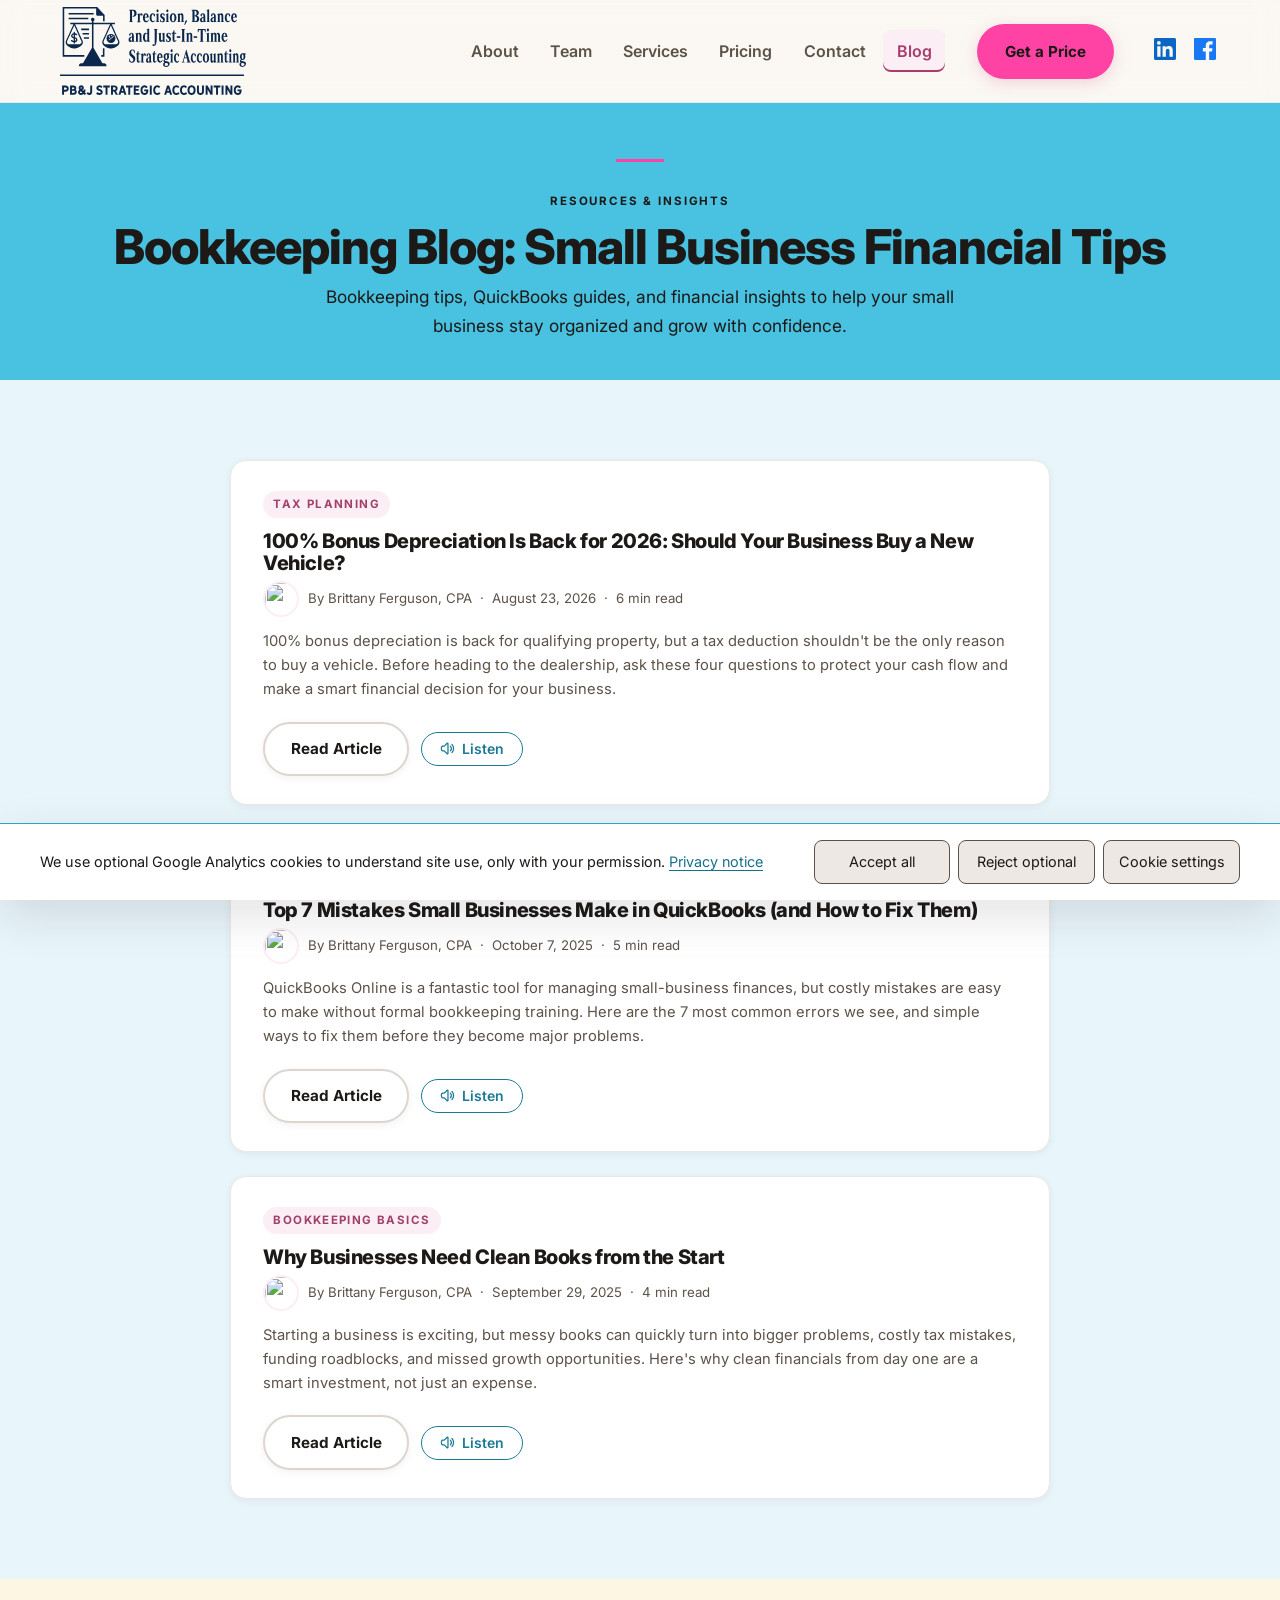
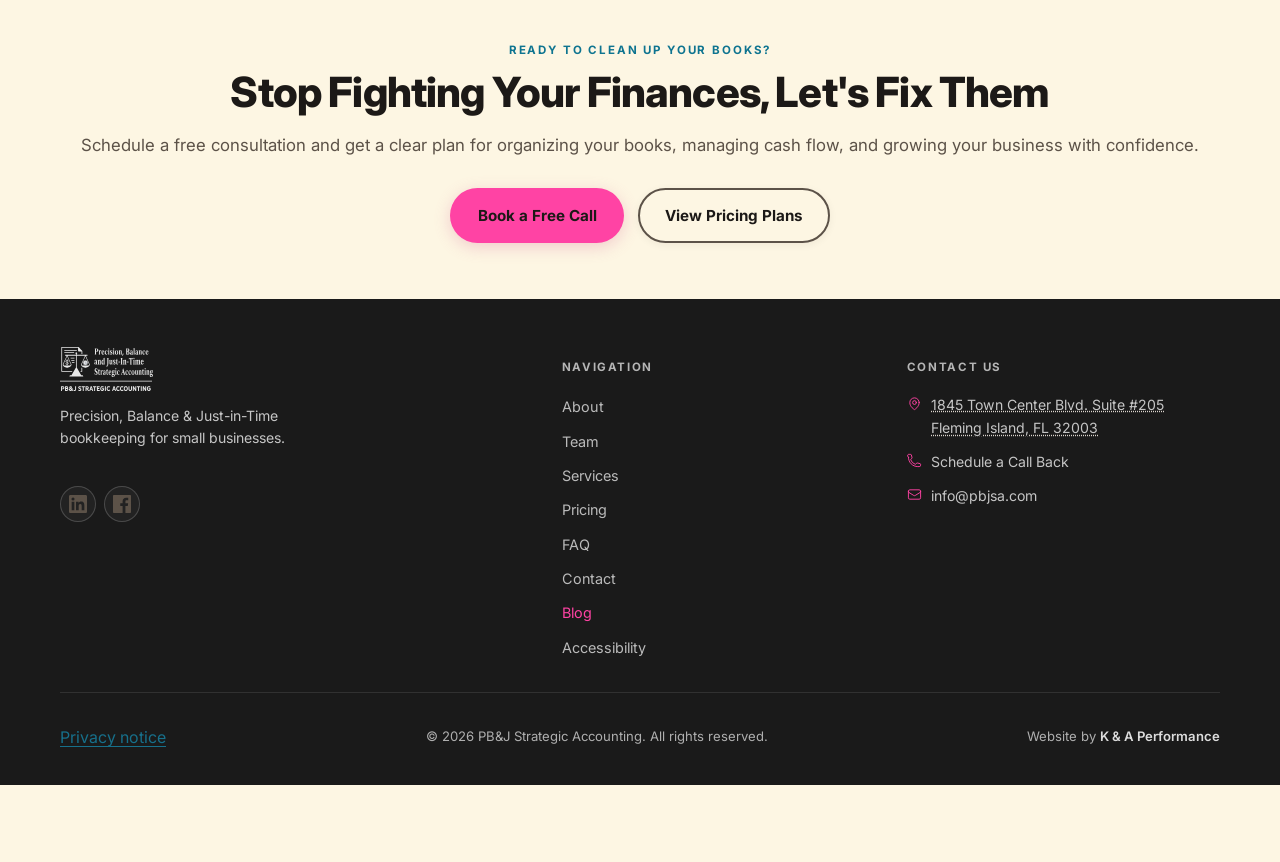
==== commit b431cc97: "fix: use compact cookie banner and footer settings" ====
--- a/blog/index.html
+++ b/blog/index.html
@@ -321,7 +321,7 @@
         </div>
       </div>
       <div class="footer-bottom">
-        <div class="privacy-footer"><a href="/privacy">Privacy notice</a><button class="privacy-settings" type="button" data-privacy-settings>Privacy settings</button></div>
+        <div class="privacy-footer"><a href="/privacy">Privacy notice</a><button class="privacy-settings" type="button" data-privacy-settings>Cookie settings</button></div>
         <p class="footer-copy">© 2026 PB&amp;J Strategic Accounting. All rights reserved.</p>
         <p class="footer-credit">Website by <a href="https://ka-performancefl.com/" target="_blank" rel="noopener">K &amp; A Performance</a></p>
       </div>
--- a/assets/css/privacy.css
+++ b/assets/css/privacy.css
@@ -1,13 +1,23 @@
-.privacy-banner,.privacy-dialog{color:var(--text);background:var(--surface);border:2px solid var(--accent-dark);border-radius:var(--radius);padding:1.25rem;box-shadow:var(--shadow-lg);font-size:1rem;line-height:1.5}
-.privacy-banner{position:fixed;left:1rem;bottom:1rem;max-width:38rem;width:calc(100% - 2rem);z-index:10002;max-height:calc(100dvh - 2rem);overflow:auto}
+.privacy-banner,.privacy-dialog{color:var(--text);background:var(--surface);box-shadow:var(--shadow-lg);font-size:1rem;line-height:1.5}
+.privacy-banner{position:fixed;inset:auto 0 0;display:flex;align-items:center;gap:1rem;padding:1rem max(1rem,calc((100vw - 1200px)/2));padding-bottom:max(1rem,env(safe-area-inset-bottom));border-top:1px solid var(--accent-dark);z-index:10002;max-height:calc(100dvh - 1rem);overflow:auto}
 .privacy-banner[hidden]{display:none}
-.privacy-banner h2,.privacy-dialog h2{font-size:1.3rem;margin:0 0 .5rem}
-.privacy-banner p,.privacy-dialog p{margin:.75rem 0}
+.privacy-banner>p{flex:1;margin:0;font-size:.9rem;line-height:1.5}
+.privacy-banner>.privacy-actions{display:grid;grid-template-columns:repeat(3,minmax(0,1fr));flex:0 0 auto;gap:.5rem}
+.privacy-banner>.privacy-actions button{font-size:.9rem;padding:.6rem .9rem}
+.privacy-banner #pbj-privacy-storage-status{flex-basis:100%}
+.privacy-banner #pbj-privacy-storage-status:empty{display:none}
+.privacy-banner:has(#pbj-privacy-storage-status:not(:empty)){flex-wrap:wrap}
+.privacy-dialog h2{font-size:1.3rem;margin:0 0 .5rem}
+.privacy-dialog p{margin:.75rem 0}
 .privacy-actions{display:flex;flex-wrap:wrap;gap:.65rem}
 .privacy-actions button,.privacy-settings{cursor:pointer;color:var(--text);background:var(--surface-2);border:1px solid var(--text-muted);border-radius:var(--radius-sm);padding:.65rem .9rem;min-height:44px;font:inherit}
 .privacy-actions button:hover,.privacy-settings:hover{background:var(--accent-light)}
-.privacy-dialog{width:min(38rem,calc(100% - 2rem));max-height:calc(100dvh - 2rem);overflow:auto}
+.privacy-actions button:focus-visible,.privacy-settings:focus-visible,.privacy-banner a:focus-visible{outline:3px solid var(--accent-dark);outline-offset:3px}
+.privacy-dialog{border:2px solid var(--accent-dark);border-radius:var(--radius);padding:1.25rem;width:min(38rem,calc(100% - 2rem));max-height:calc(100dvh - 2rem);overflow:auto}
 .privacy-dialog::backdrop{background:color-mix(in srgb,var(--text) 55%,transparent)}
+.privacy-choices-open [data-privacy-settings]{display:none}
+.privacy-choices-open .chat-widget{display:none}
+body{padding-bottom:var(--privacy-banner-height,0px)}
 .privacy-option{display:flex;gap:.75rem;align-items:center;font-weight:700;margin:1rem 0}
 .privacy-option input{width:1.3rem;height:1.3rem}
 .privacy-footer{display:flex;flex-wrap:wrap;align-items:center;justify-content:center;gap:.75rem}
@@ -15,4 +25,5 @@
 .privacy-copy{max-width:72ch;margin:auto;padding:8rem 1.25rem 4rem}
 .privacy-copy h2{font-size:1.5rem;margin:2rem 0 .75rem}
 .privacy-copy h1{font-size:clamp(2rem,5vw,3rem)}
-@media(max-width:480px){.privacy-actions button{flex:1 1 100%}.privacy-banner{bottom:.5rem;left:.5rem;width:calc(100% - 1rem)}.privacy-collection-note{font-size:.8rem}}
+@media(max-width:900px){.privacy-banner{flex-direction:column;align-items:stretch;gap:.75rem}.privacy-banner>.privacy-actions{flex-basis:auto}.privacy-banner>.privacy-actions button{padding:.5rem .35rem}}
+@media(max-width:480px){.privacy-dialog .privacy-actions button{flex:1 1 100%}.privacy-banner{padding:.75rem;padding-bottom:max(.75rem,env(safe-area-inset-bottom))}.privacy-collection-note{font-size:.8rem}}
